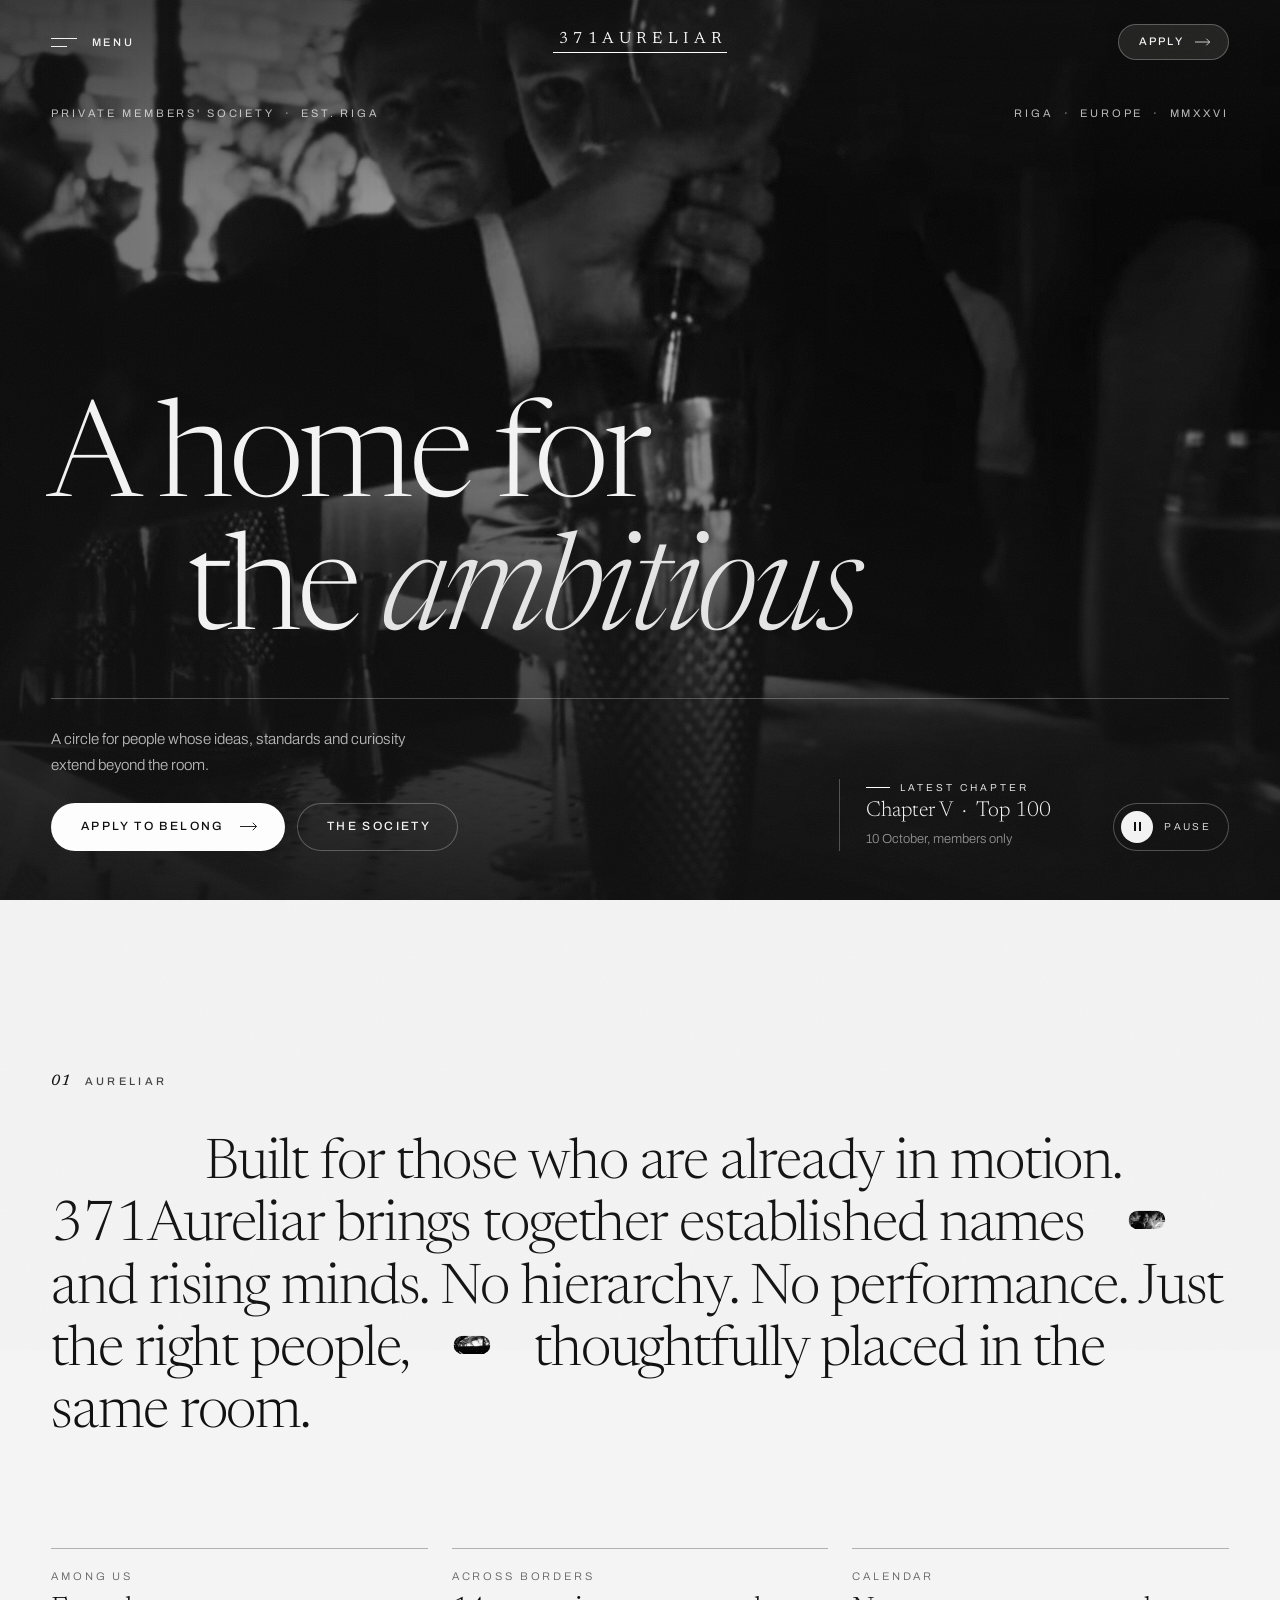
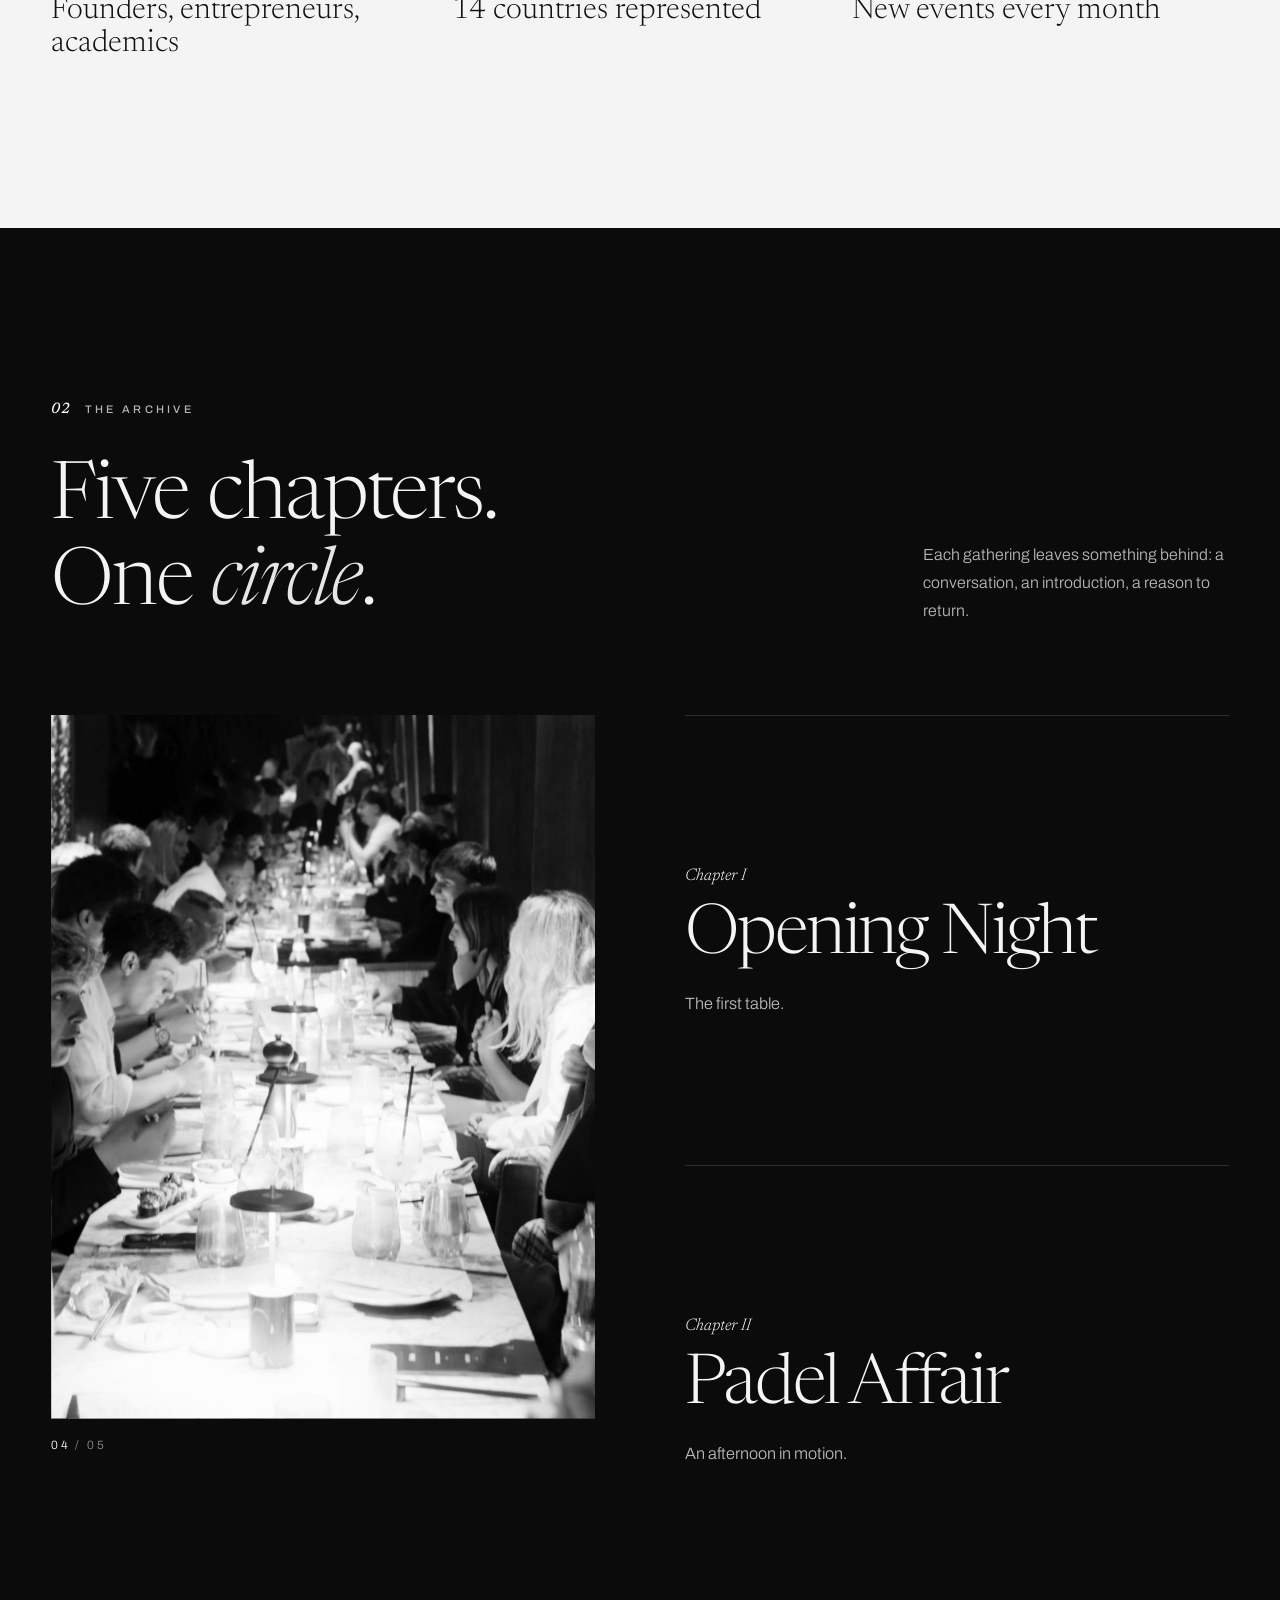
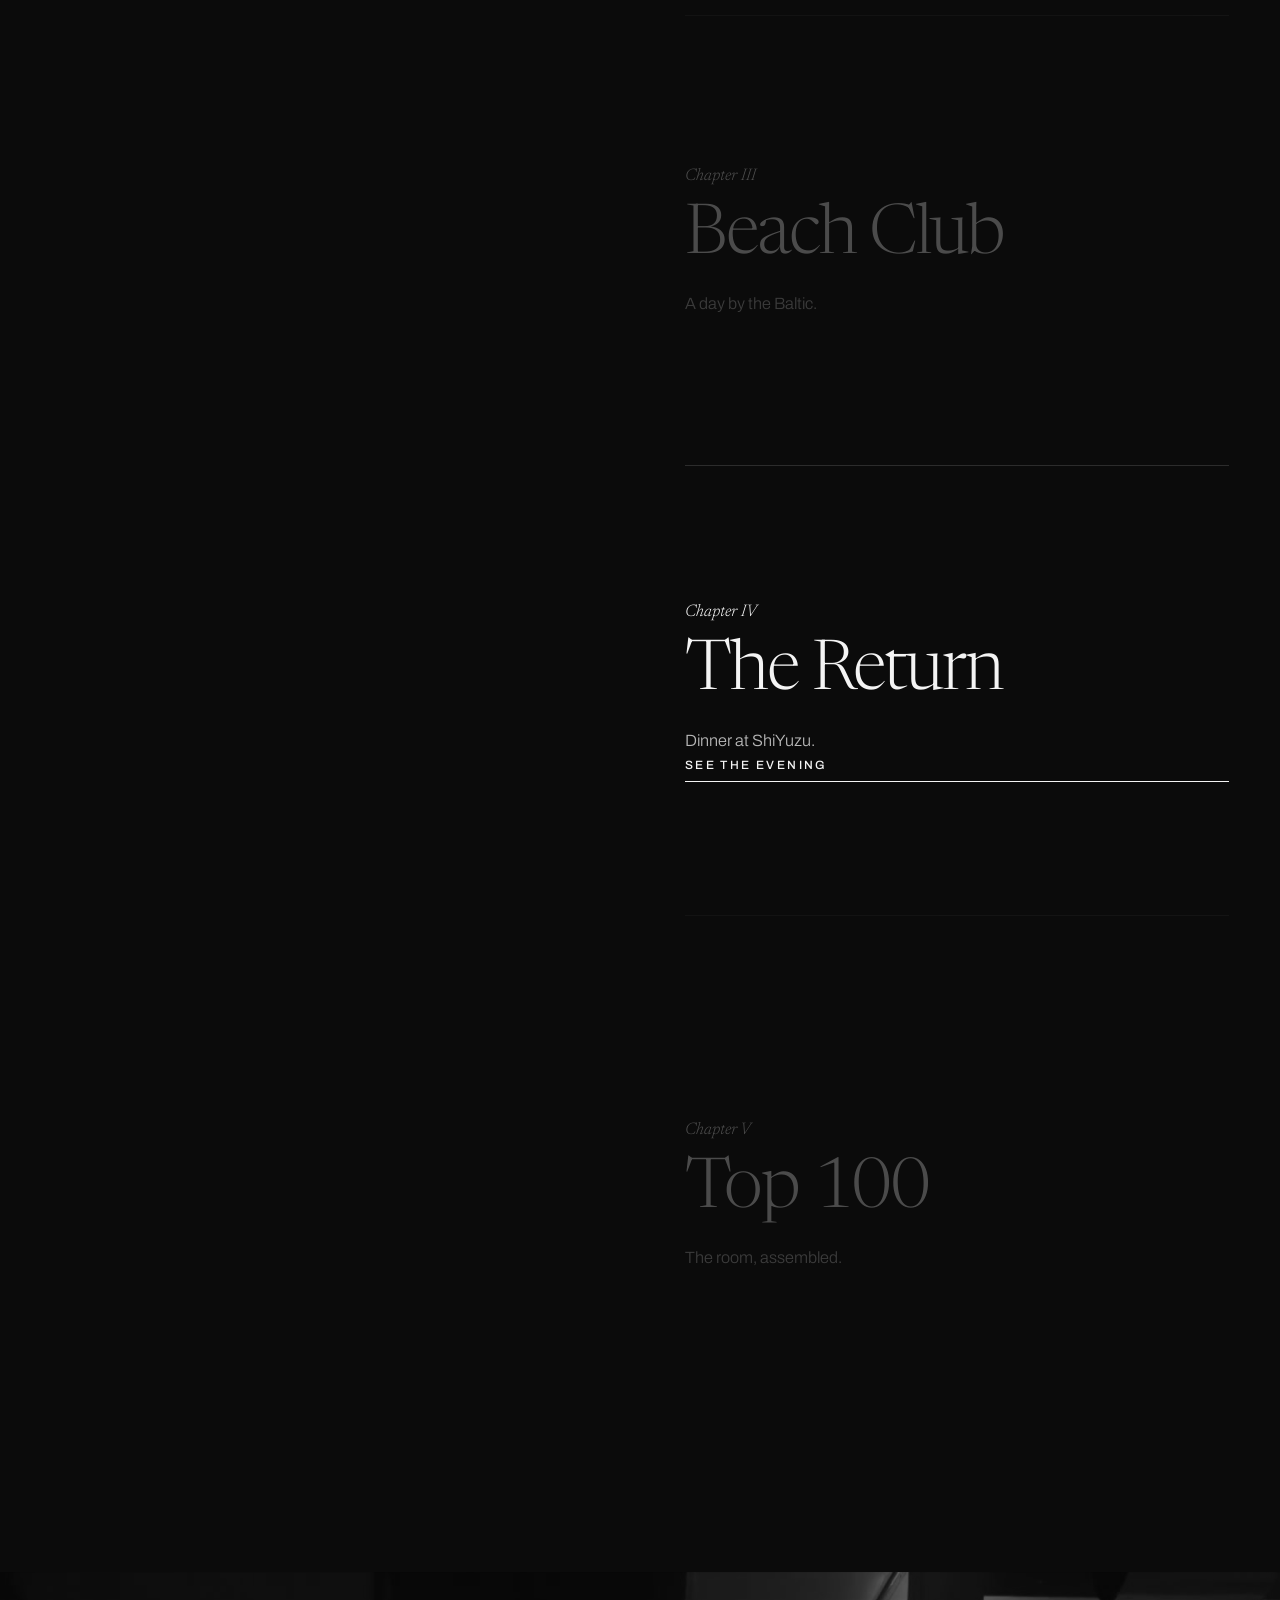
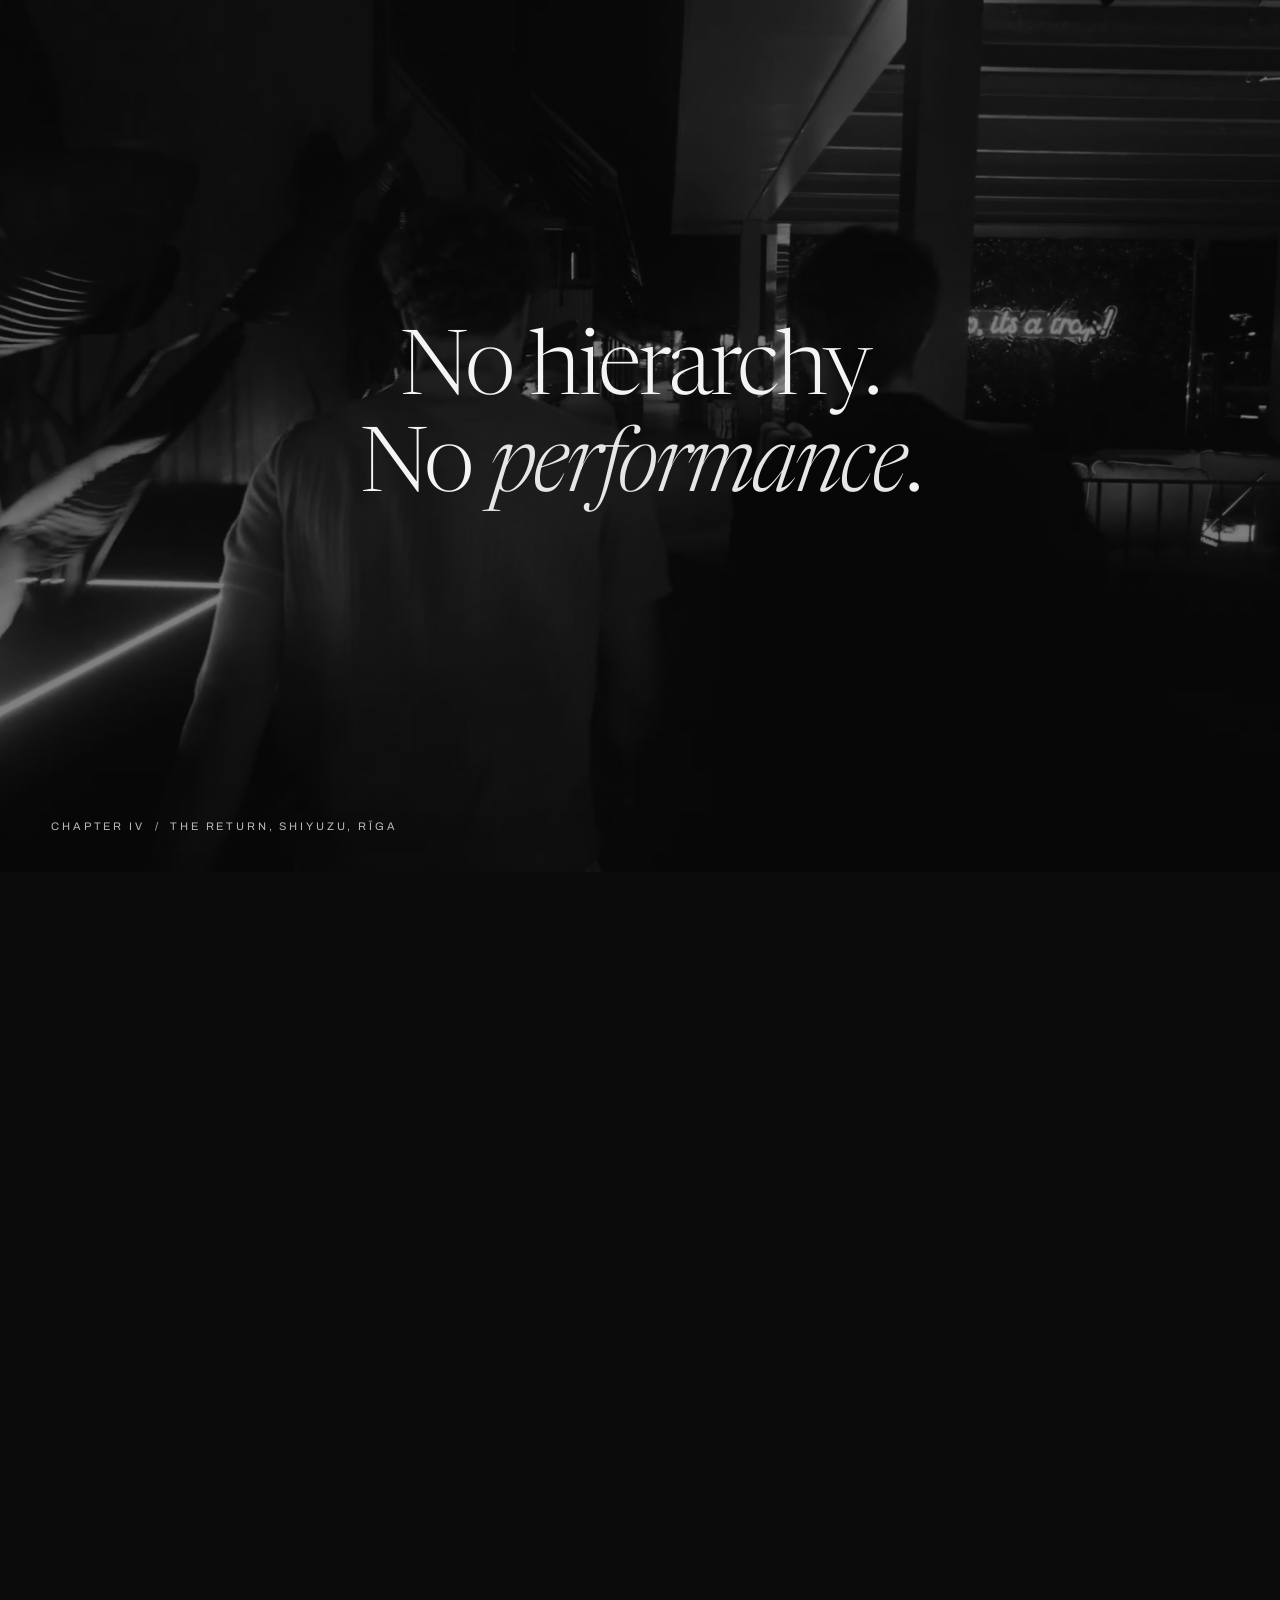
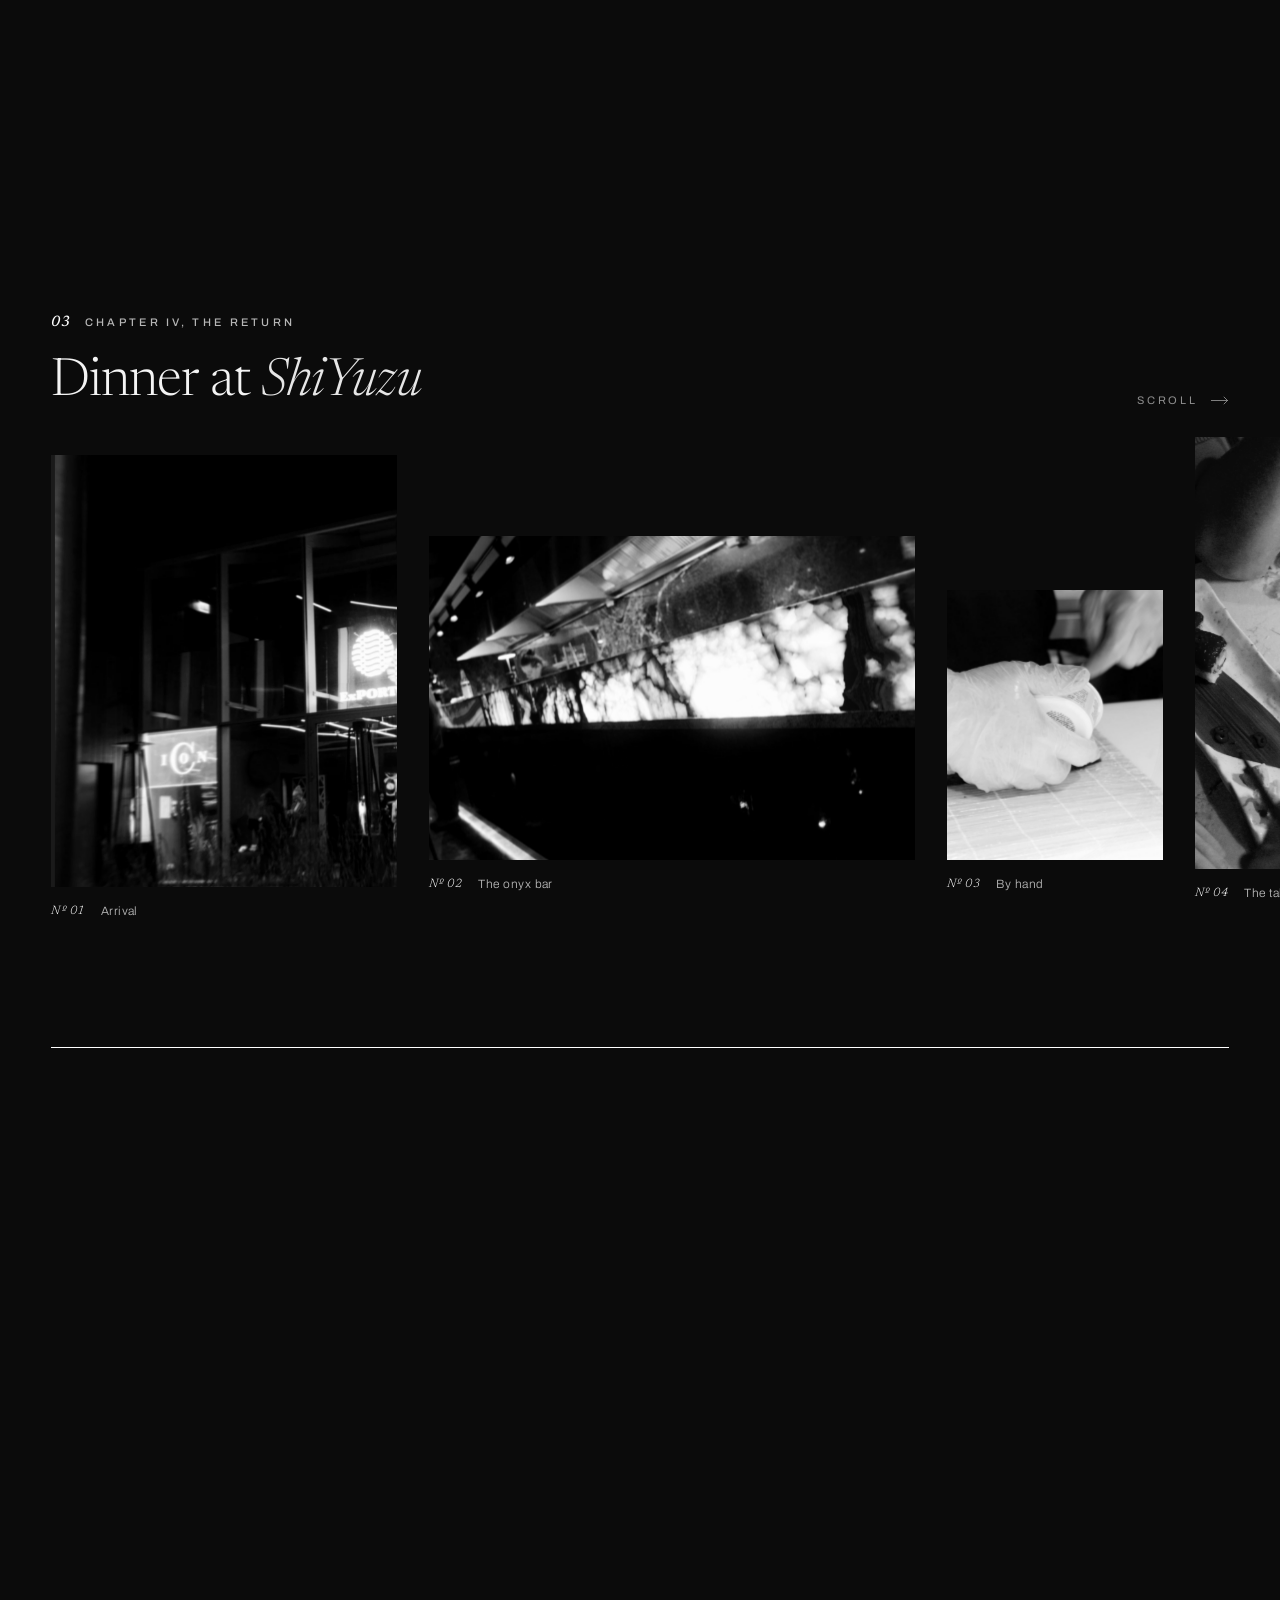
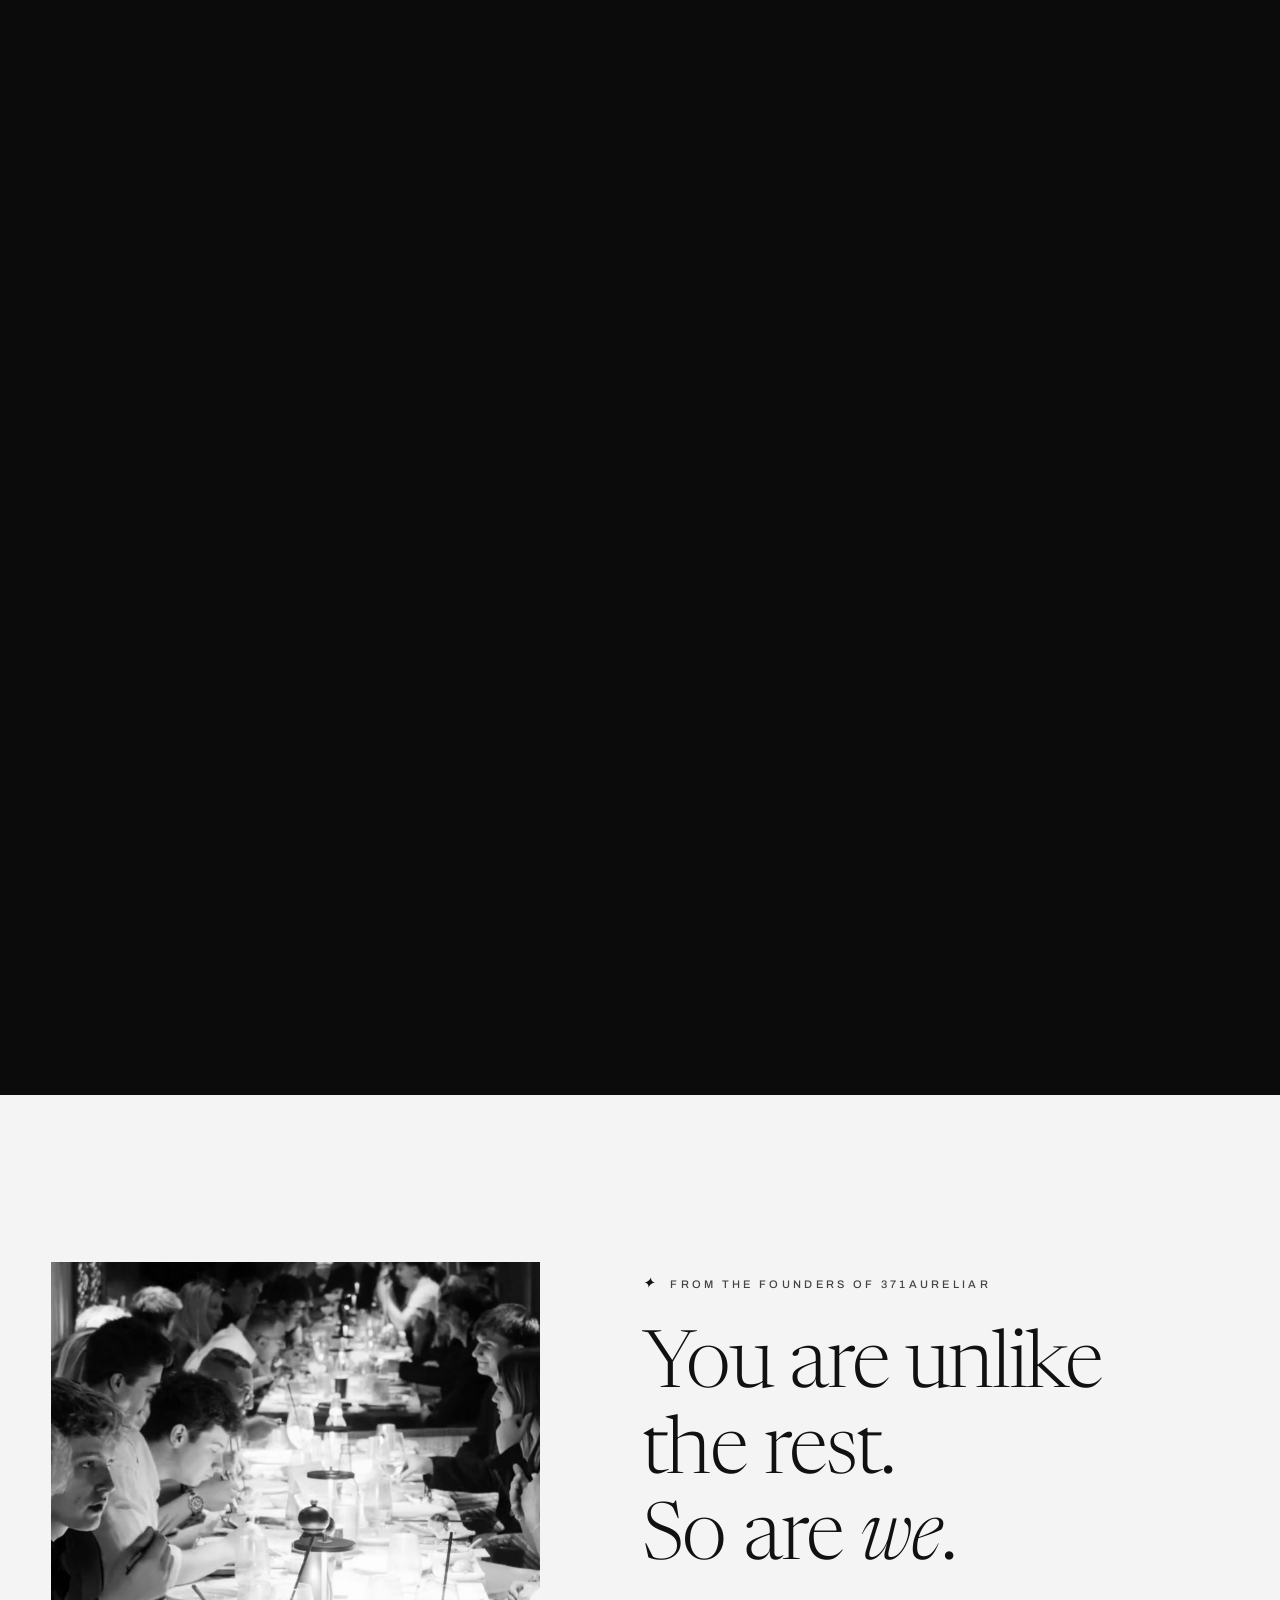
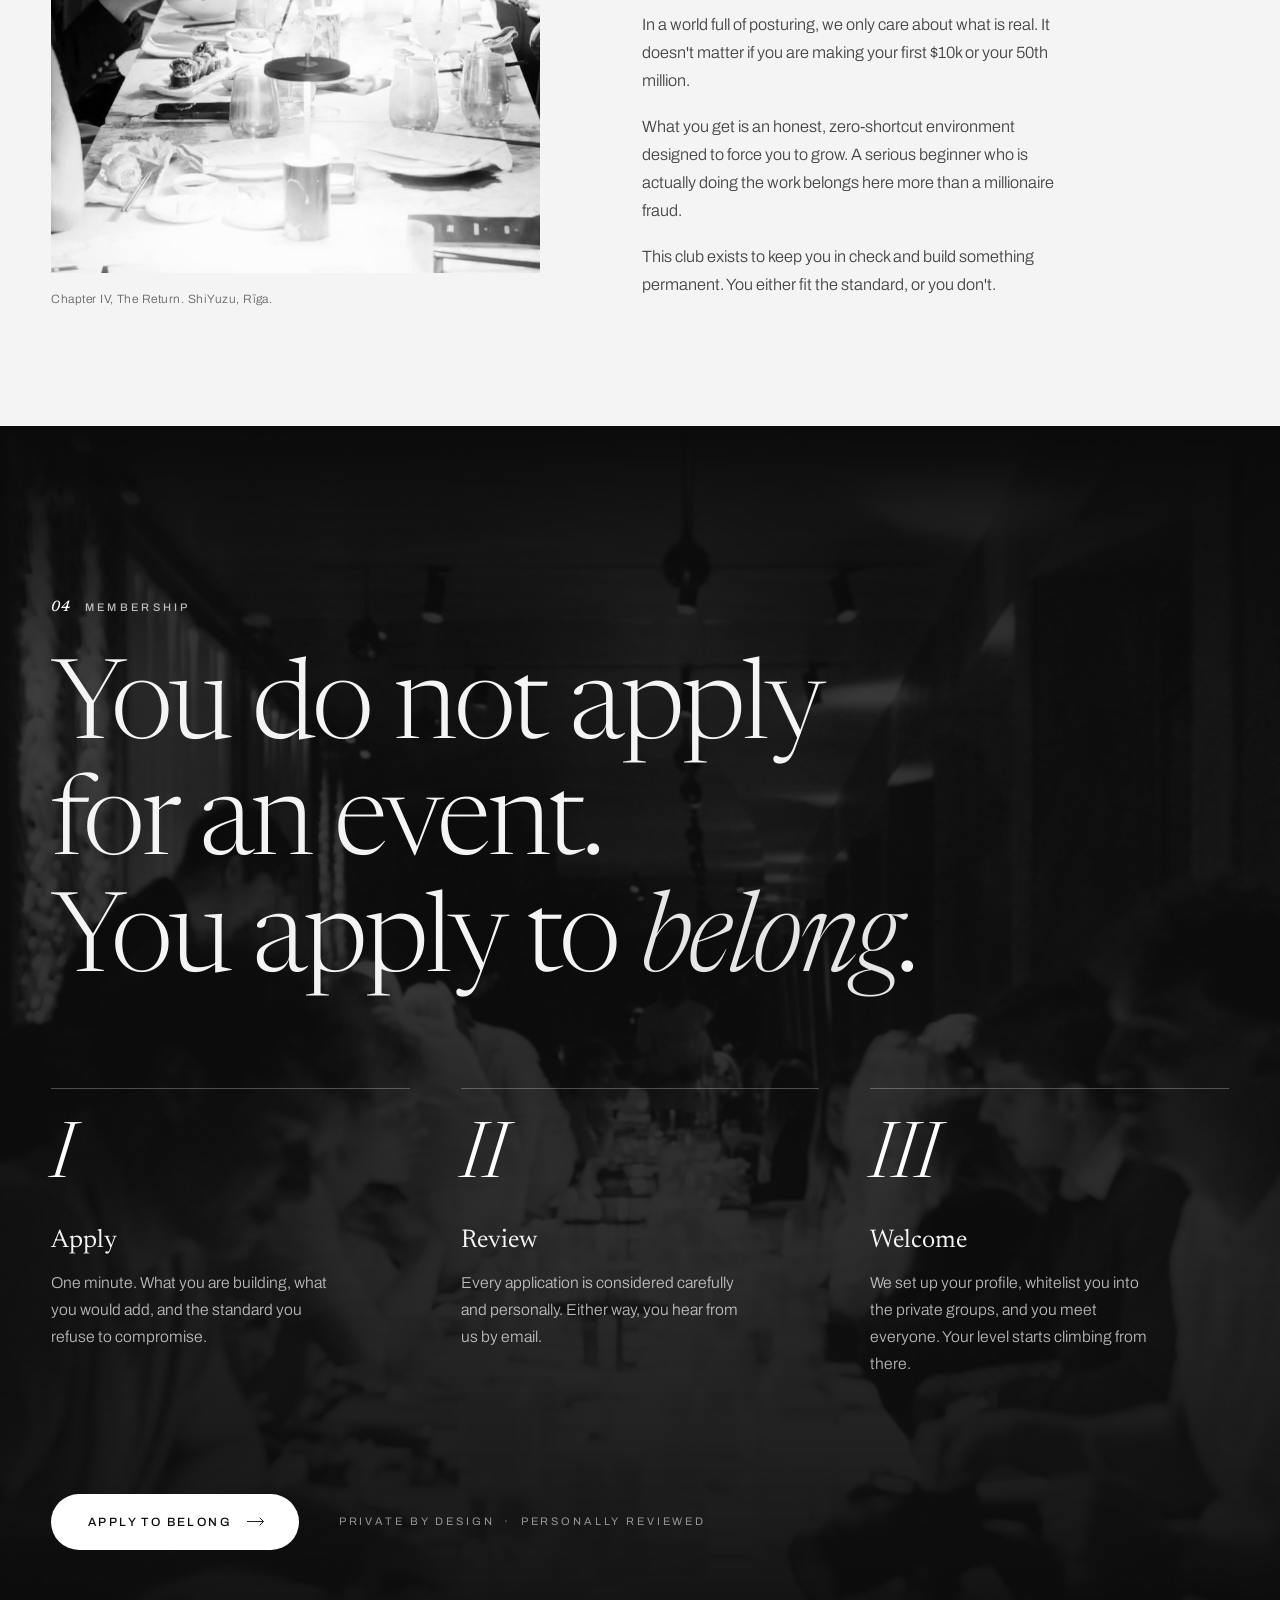
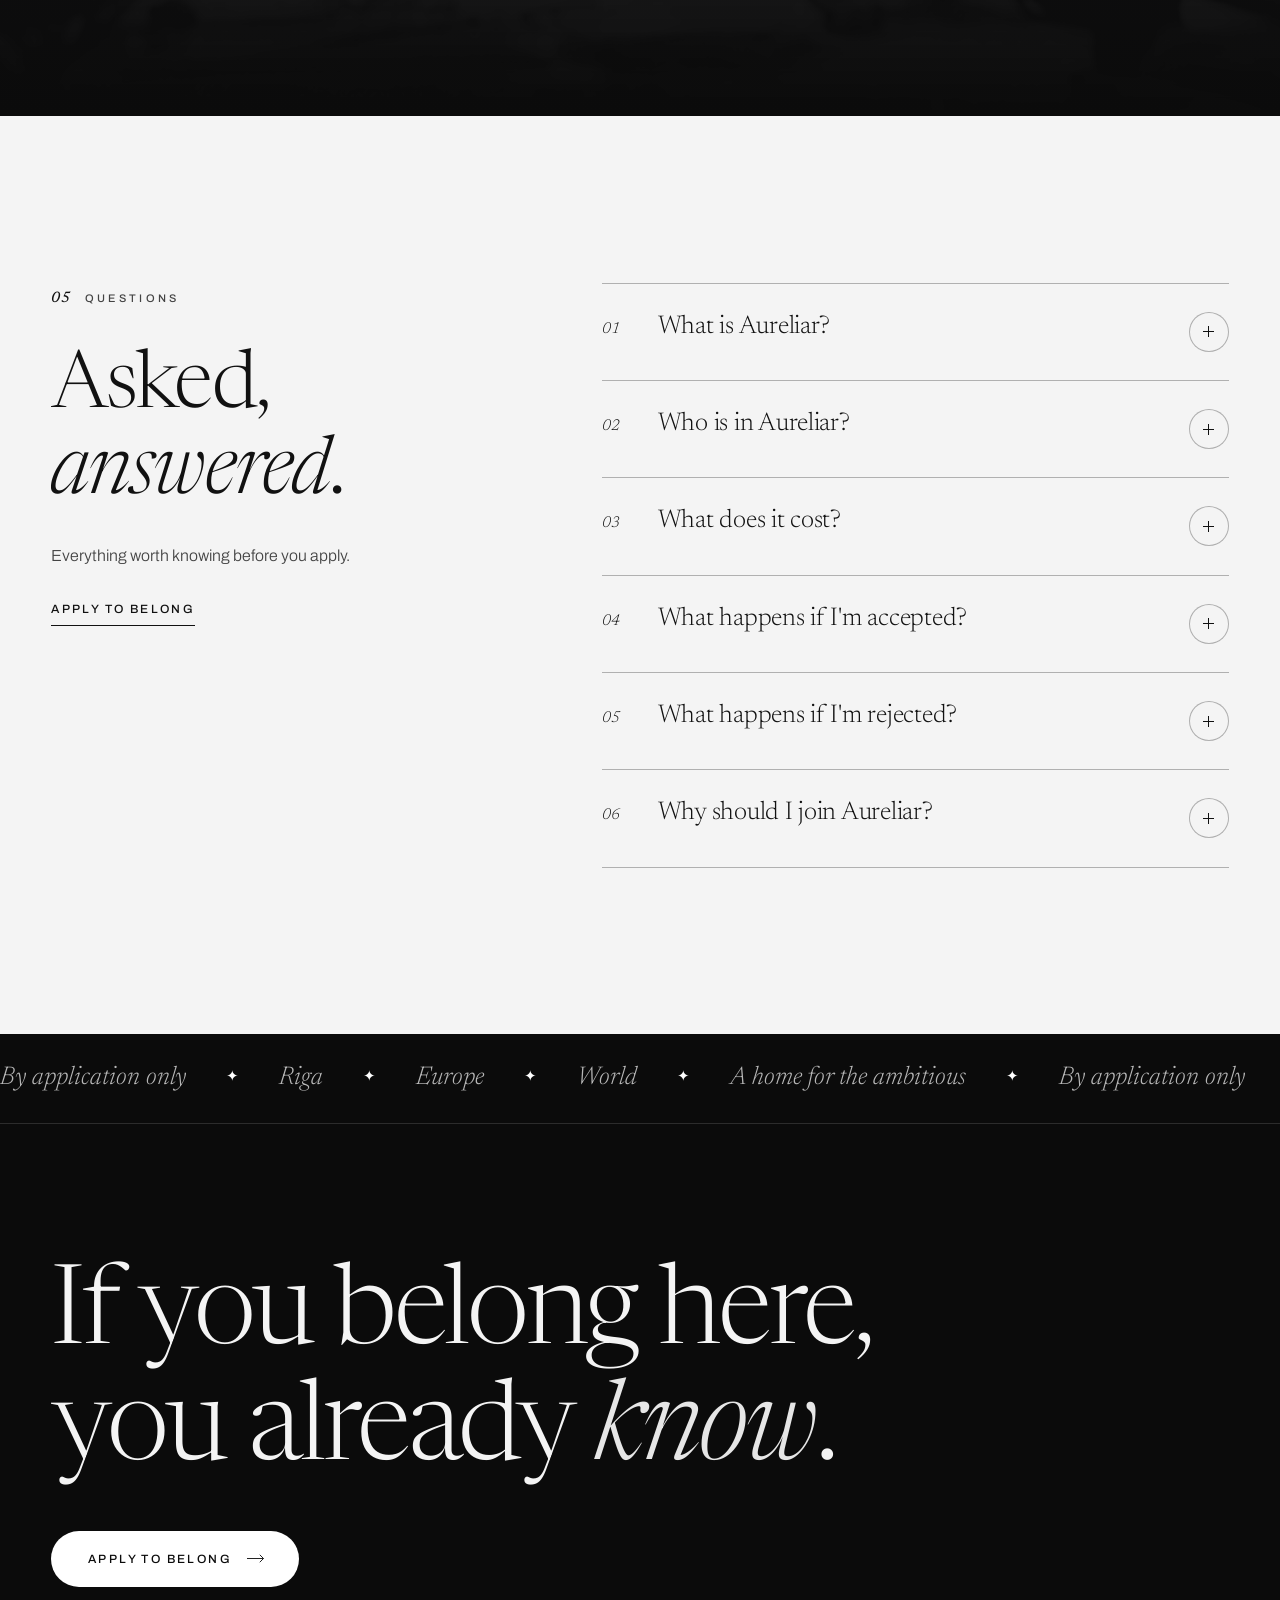
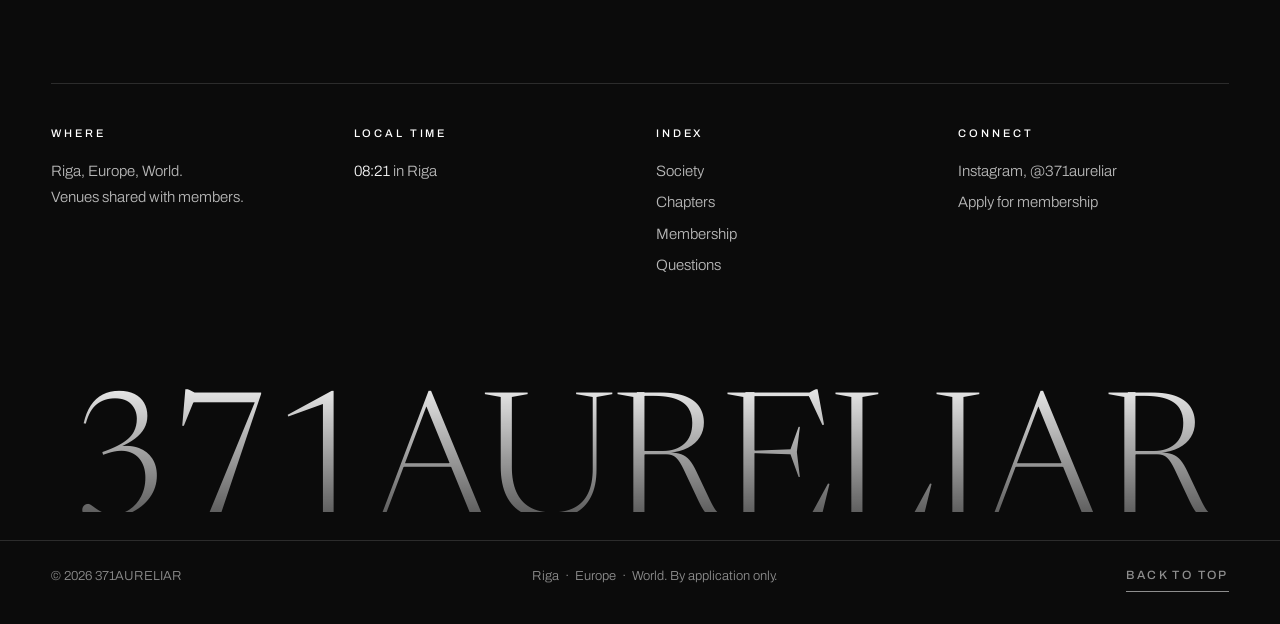
==== index.html @ aec747ef "Mix Top 100 into the hero film, archive Top 100 as Chapter V - Hero video recut: Top 100 clips inter" ====
<!DOCTYPE html>
<html lang="en" class="no-js">
<head>
<meta charset="utf-8">
<meta name="viewport" content="width=device-width, initial-scale=1, viewport-fit=cover">
<title>371AURELIAR | A Home for the Ambitious | Private Members' Society, Riga</title>
<meta name="description" content="371AURELIAR is a private members' society in Riga. A circle for people whose ideas, standards and curiosity extend beyond the room. By application only.">
<meta name="theme-color" content="#0B0B0B">
<meta property="og:title" content="371AURELIAR | A Home for the Ambitious">
<meta property="og:description" content="A private members' society. Riga, Europe, MMXXVI. By application only.">
<meta property="og:type" content="website">
<meta property="og:url" content="https://aureliar.com/">
<meta property="og:image" content="https://aureliar.com/assets/img/og.jpg">
<meta name="twitter:card" content="summary_large_image">
<link rel="canonical" href="https://aureliar.com/">
<link rel="icon" href="favicon.svg" type="image/svg+xml">
<link rel="preconnect" href="https://fonts.googleapis.com">
<link rel="preconnect" href="https://fonts.gstatic.com" crossorigin>
<link href="https://fonts.googleapis.com/css2?family=Archivo:wght@300;400;500&family=Newsreader:ital,opsz,wght@0,6..72,300..500;1,6..72,300..400&display=swap" rel="stylesheet">
<link rel="preload" as="image" href="assets/img/hero-poster.jpg?v=2">
<link rel="stylesheet" href="assets/css/styles.css?v=4">
<link rel="stylesheet" href="assets/css/bw.css?v=1">
<script>document.documentElement.className='js';try{if(sessionStorage.getItem('aur-seen'))document.documentElement.classList.add('is-seen')}catch(e){}</script>
</head>

<body>

<a class="skip" href="#main">Skip to content</a>

<svg width="0" height="0" style="position:absolute" aria-hidden="true">
  <symbol id="arrow" viewBox="0 0 24 12">
    <path d="M0 6h22M17 1l5 5-5 5" fill="none" stroke="currentColor" stroke-width="1.2"/>
  </symbol>
</svg>

<!-- Intro curtain. Plays once per session, skipped under reduced motion. -->
<div class="curtain" aria-hidden="true">
  <div class="curtain__mark">
    <span class="curtain__word">371Aureliar</span>
    <span class="curtain__rule"></span>
    <span class="curtain__sub">Riga &nbsp;·&nbsp; Europe &nbsp;·&nbsp; MMXXVI</span>
  </div>
</div>

<div class="grain" aria-hidden="true"></div>

<!-- ============================================================= header -->
<header class="header" id="header">
  <div class="header__inner">
    <button class="menu-btn" id="burger" aria-label="Open menu" aria-expanded="false" aria-controls="menu">
      <span class="menu-btn__lines" aria-hidden="true"><span></span><span></span></span>
      <span class="menu-btn__label">Menu</span>
    </button>

    <a class="mark" href="index.html" aria-label="371AURELIAR home">
      <span class="mark__word">371Aureliar</span>
      <span class="mark__rule" aria-hidden="true"></span>
    </a>

    <a class="btn btn--sm btn--glass header__cta" href="apply.html">
      <span>Apply</span>
      <svg width="16" height="8" aria-hidden="true"><use href="#arrow"></use></svg>
    </a>
  </div>
</header>

<!-- ======================================================= overlay menu -->
<div class="menu" id="menu" aria-hidden="true" inert>
  <div class="menu__media" aria-hidden="true">
    <img src="assets/img/club-table.jpg" alt="" loading="lazy" data-menu-img>
  </div>
  <nav class="menu__nav" aria-label="Main">
    <ol class="menu__list">
      <li><a href="#society" data-img="assets/img/club-table.jpg"><span class="menu__no">01</span>Society</a></li>
      <li><a href="#chapters" data-img="assets/img/club-beach.jpg"><span class="menu__no">02</span>Chapters</a></li>
      <li><a href="#the-return" data-img="assets/img/moment-1.jpg"><span class="menu__no">03</span>The Return</a></li>
      <li><a href="#membership" data-img="assets/img/apply-terrace.jpg"><span class="menu__no">04</span>Membership</a></li>
      <li><a href="#faq" data-img="assets/img/club-season.jpg"><span class="menu__no">05</span>Questions</a></li>
    </ol>
    <div class="menu__foot">
      <a class="btn" href="apply.html">
        <span>Apply to belong</span>
        <svg width="18" height="9" aria-hidden="true"><use href="#arrow"></use></svg>
      </a>
      <div class="menu__meta">
        <span>Riga, Europe</span>
        <a href="https://instagram.com/371aureliar" target="_blank" rel="noopener">Instagram</a>
        <span>By application only</span>
      </div>
    </div>
  </nav>
</div>

<main id="main">

  <!-- ============================================================ hero -->
  <section class="hero" aria-label="Introduction">
    <div class="hero__media" data-parallax="0.18">
      <video class="hero__video" autoplay muted loop playsinline preload="auto" poster="assets/img/hero-poster.jpg?v=2" data-video>
        <source src="assets/video/hero-720.mp4?v=2" type="video/mp4" media="(max-width: 900px)">
        <source src="assets/video/hero.webm?v=2" type="video/webm">
        <source src="assets/video/hero.mp4?v=2" type="video/mp4">
      </video>
    </div>
    <div class="hero__scrim" aria-hidden="true"></div>

    <div class="hero__top">
      <p class="meta" data-intro style="--i:1">Private members' society &nbsp;·&nbsp; Est. Riga</p>
      <p class="meta meta--right" data-intro style="--i:2">Riga &nbsp;·&nbsp; Europe &nbsp;·&nbsp; MMXXVI</p>
    </div>

    <div class="hero__body">
      <h1 class="hero__title">
        <span class="line"><span data-intro style="--i:2">A home for</span></span>
        <span class="line"><span data-intro style="--i:3">the <em>ambitious</em></span></span>
      </h1>

      <div class="hero__foot">
        <div class="hero__lede" data-intro style="--i:5">
          <p>A circle for people whose ideas, standards and curiosity extend beyond the room.</p>
          <div class="hero__ctas">
            <a class="btn" href="apply.html">
              <span>Apply to belong</span>
              <svg width="18" height="9" aria-hidden="true"><use href="#arrow"></use></svg>
            </a>
            <a class="btn btn--ghost" href="#society"><span>The society</span></a>
          </div>
        </div>

        <div class="hero__now" data-intro style="--i:6">
          <span class="hero__now-label">Latest chapter</span>
          <a class="hero__now-title" href="#chapters">Chapter V &nbsp;·&nbsp; Top 100 <svg width="18" height="9" aria-hidden="true"><use href="#arrow"></use></svg></a>
          <span class="hero__now-sub">10 October, members only</span>
          <button class="vid-toggle" type="button" data-video-toggle aria-label="Pause film">
            <span class="vid-toggle__icon" aria-hidden="true"></span>
            <span class="vid-toggle__text">Pause</span>
          </button>
        </div>
      </div>
    </div>

  </section>

  <!-- ======================================================= 01 society -->
  <section class="idea" id="society" aria-label="The society">
    <div class="wrap">
      <div class="label reveal"><span>01</span>Aureliar</div>
      <p class="idea__text" data-words>
        Built for those who are already in motion. 371Aureliar brings together established names
        <span class="pill-img" aria-hidden="true"><img src="assets/img/pill-2.jpg" alt="" loading="lazy"></span>
        and rising minds. No hierarchy. No performance. Just the right people,
        <span class="pill-img" aria-hidden="true"><img src="assets/img/pill-3.jpg" alt="" loading="lazy"></span>
        thoughtfully placed in the same room.
      </p>

      <div class="idea__foot">
        <dl class="figures">
          <div class="reveal">
            <dt>Among us</dt>
            <dd>Founders, entrepreneurs, academics</dd>
          </div>
          <div class="reveal" style="--delay:80ms">
            <dt>Across borders</dt>
            <dd><span data-count="14">14</span> countries represented</dd>
          </div>
          <div class="reveal" style="--delay:160ms">
            <dt>Calendar</dt>
            <dd>New events every month</dd>
          </div>
        </dl>
      </div>
    </div>
  </section>

  <!-- ====================================================== 02 chapters -->
  <section class="club" id="chapters" aria-label="Chapters">
    <div class="wrap">
      <header class="sec-head sec-head--row">
        <div>
          <div class="label reveal"><span>02</span>The archive</div>
          <h2 class="display display--l split-lines">
            <span class="line"><span>Five chapters.</span></span>
            <span class="line"><span>One <em>circle</em>.</span></span>
          </h2>
        </div>
        <p class="lede reveal">Each gathering leaves something behind: a conversation, an introduction, a reason to return.</p>
      </header>

      <div class="club__grid">
        <div class="club__stage" aria-hidden="true">
          <div class="club__frame">
            <img class="is-active" src="assets/img/club-opening.jpg" alt="" data-stage="0">
            <img src="assets/img/club-padel.jpg" alt="" loading="lazy" data-stage="1">
            <img src="assets/img/club-beach-2.jpg" alt="" loading="lazy" data-stage="2">
            <img src="assets/img/club-table.jpg" alt="" loading="lazy" data-stage="3">
            <img src="assets/img/club-top100.jpg" alt="" loading="lazy" data-stage="4">
          </div>
          <div class="club__count"><span data-stage-no>01</span> / 05</div>
        </div>

        <ol class="club__list">
          <li class="pillar" data-pillar="0">
            <figure class="pillar__img"><img src="assets/img/club-opening.jpg" alt="Two members dancing, hands raised, on Opening Night" loading="lazy"></figure>
            <span class="pillar__no">Chapter I</span>
            <h3 class="pillar__title">Opening Night</h3>
            <p>The first table.</p>
          </li>
          <li class="pillar" data-pillar="1">
            <figure class="pillar__img"><img src="assets/img/club-padel.jpg" alt="Members at the courtside tables while others play padel" loading="lazy"></figure>
            <span class="pillar__no">Chapter II</span>
            <h3 class="pillar__title">Padel Affair</h3>
            <p>An afternoon in motion.</p>
          </li>
          <li class="pillar" data-pillar="2">
            <figure class="pillar__img"><img src="assets/img/club-beach-2.jpg" alt="Members gathered on the beach deck, the Baltic Sea behind them" loading="lazy"></figure>
            <span class="pillar__no">Chapter III</span>
            <h3 class="pillar__title">Beach Club</h3>
            <p>A day by the Baltic.</p>
          </li>
          <li class="pillar" data-pillar="3">
            <figure class="pillar__img"><img src="assets/img/club-table.jpg" alt="Guests along the long table at ShiYuzu" loading="lazy"></figure>
            <span class="pillar__no">Chapter IV</span>
            <h3 class="pillar__title">The Return</h3>
            <p>Dinner at ShiYuzu.</p>
            <a class="textlink" href="#the-return">See the evening</a>
          </li>
          <li class="pillar" data-pillar="4">
            <figure class="pillar__img"><img src="assets/img/club-top100.jpg" alt="Guests in conversation by a tall window at Top 100" loading="lazy"></figure>
            <span class="pillar__no">Chapter V</span>
            <h3 class="pillar__title">Top 100</h3>
            <p>The room, assembled.</p>
          </li>
        </ol>
      </div>
    </div>
  </section>

  <!-- ============================================================ film -->
  <section class="film" id="film" aria-label="Film from The Return">
    <div class="film__sticky">
      <div class="film__frame" data-film>
        <video muted loop playsinline preload="none" poster="assets/img/reel-poster.jpg" data-video data-lazy-video>
          <source data-src="assets/video/reel.mp4" type="video/mp4">
        </video>
        <div class="film__scrim" aria-hidden="true"></div>
      </div>
      <blockquote class="film__quote">
        <span class="line"><span>No hierarchy.</span></span>
        <span class="line"><span>No <em>performance</em>.</span></span>
      </blockquote>
      <p class="film__cap meta">Chapter IV &nbsp;/&nbsp; The Return, ShiYuzu, Rīga</p>
    </div>
  </section>

  <!-- ===================================================== 03 the return -->
  <section class="moments" id="the-return" aria-label="Chapter IV, The Return">
    <div class="moments__pin">
      <div class="moments__head wrap">
        <div class="label reveal"><span>03</span>Chapter IV, The Return</div>
        <h2 class="display display--m reveal">Dinner at <em>ShiYuzu</em></h2>
        <p class="moments__hint meta" aria-hidden="true">Scroll <svg width="18" height="9"><use href="#arrow"></use></svg></p>
      </div>

      <div class="moments__track" data-htrack tabindex="0" role="group" aria-label="Photographs from The Return">
        <figure class="shot shot--tall">
          <div class="shot__img"><img src="assets/img/moment-6.jpg" alt="The venue's glass front, lit at night" loading="lazy"></div>
          <figcaption><span>Nº 01</span>Arrival</figcaption>
        </figure>
        <figure class="shot shot--wide shot--low">
          <div class="shot__img"><img src="assets/img/moment-2.jpg" alt="The glowing onyx bar" loading="lazy"></div>
          <figcaption><span>Nº 02</span>The onyx bar</figcaption>
        </figure>
        <figure class="shot shot--small">
          <div class="shot__img"><img src="assets/img/moment-4.jpg" alt="A chef rolling sushi by hand" loading="lazy"></div>
          <figcaption><span>Nº 03</span>By hand</figcaption>
        </figure>
        <figure class="shot shot--tall shot--high">
          <div class="shot__img"><img src="assets/img/moment-1.jpg" alt="Tataki and tartare served on marble, a ShiYuzu menu beside it" loading="lazy"></div>
          <figcaption><span>Nº 04</span>The table is set</figcaption>
        </figure>
        <figure class="shot shot--wide">
          <div class="shot__img"><img src="assets/img/moment-5.jpg" alt="A guest raising a glass" loading="lazy"></div>
          <figcaption><span>Nº 05</span>The first toast</figcaption>
        </figure>
        <figure class="shot shot--tall shot--low">
          <div class="shot__img"><img src="assets/img/moment-3.jpg" alt="Two guests deep in conversation across the table" loading="lazy"></div>
          <figcaption><span>Nº 06</span>Across the table</figcaption>
        </figure>
        <div class="shot shot--end">
          <p class="display display--s">Then came<br><em>Top 100.</em></p>
          <a class="textlink" href="#chapters">Chapter V</a>
        </div>
      </div>

      <div class="moments__progress" aria-hidden="true"><span data-hprogress></span></div>
    </div>
  </section>

  <!-- ===================================================== the founders -->
  <section class="intro" aria-label="From the founders">
    <div class="wrap intro__grid">
      <figure class="intro__figure reveal">
        <div class="intro__img" data-parallax-inner>
          <img src="assets/img/founders-table.jpg" alt="The long candlelit table at ShiYuzu, members seated along both sides" loading="lazy">
        </div>
        <figcaption class="cap">Chapter IV, The Return. ShiYuzu, Rīga.</figcaption>
      </figure>

      <div class="intro__body">
        <p class="label reveal"><span>✦</span>From the founders of 371Aureliar</p>
        <h2 class="display display--l split-lines">
          <span class="line"><span>You are unlike</span></span>
          <span class="line"><span>the rest.</span></span>
          <span class="line"><span>So are <em>we</em>.</span></span>
        </h2>
        <div class="letter reveal">
          <p>In a world full of posturing, we only care about what is real. It doesn't matter if you are making your first $10k or your 50th million.</p>
          <p>What you get is an honest, zero-shortcut environment designed to force you to grow. A serious beginner who is actually doing the work belongs here more than a millionaire fraud.</p>
          <p>This club exists to keep you in check and build something permanent. You either fit the standard, or you don't.</p>
        </div>
      </div>
    </div>
  </section>

  <!-- ====================================================== 04 membership -->
  <section class="membership" id="membership" aria-label="Membership">
    <div class="membership__bg" aria-hidden="true" data-parallax="0.12">
      <img src="assets/img/wide.jpg" alt="" loading="lazy">
    </div>
    <div class="membership__scrim" aria-hidden="true"></div>

    <div class="wrap membership__inner">
      <header class="sec-head">
        <div class="label reveal"><span>04</span>Membership</div>
        <h2 class="display display--xl split-lines">
          <span class="line"><span>You do not apply</span></span>
          <span class="line"><span>for an event.</span></span>
          <span class="line"><span>You apply to <em>belong</em>.</span></span>
        </h2>
      </header>

      <ol class="steps">
        <li class="step reveal">
          <span class="step__no">I</span>
          <h3>Apply</h3>
          <p>One minute. What you are building, what you would add, and the standard you refuse to compromise.</p>
        </li>
        <li class="step reveal" style="--delay:100ms">
          <span class="step__no">II</span>
          <h3>Review</h3>
          <p>Every application is considered carefully and personally. Either way, you hear from us by email.</p>
        </li>
        <li class="step reveal" style="--delay:200ms">
          <span class="step__no">III</span>
          <h3>Welcome</h3>
          <p>We set up your profile, whitelist you into the private groups, and you meet everyone. Your level starts climbing from there.</p>
        </li>
      </ol>

      <div class="membership__cta reveal">
        <a class="btn btn--lg" href="apply.html">
          <span>Apply to belong</span>
          <svg width="18" height="9" aria-hidden="true"><use href="#arrow"></use></svg>
        </a>
        <p class="meta">Private by design &nbsp;·&nbsp; Personally reviewed</p>
      </div>
    </div>
  </section>

  <!-- ============================================================ 05 faq -->
  <section class="faq" id="faq" aria-label="Questions">
    <div class="wrap faq__grid">
      <header class="faq__head">
        <div class="label reveal"><span>05</span>Questions</div>
        <h2 class="display display--l split-lines">
          <span class="line"><span>Asked,</span></span>
          <span class="line"><span><em>answered</em>.</span></span>
        </h2>
        <p class="lede reveal">Everything worth knowing before you apply.</p>
        <a class="textlink reveal" href="apply.html">Apply to belong</a>
      </header>

      <div class="qas">
        <details class="qa reveal">
          <summary><span class="qa__no">01</span><span class="qa__q">What is Aureliar?</span><span class="qa__sign" aria-hidden="true"></span></summary>
          <div class="qa__a"><div><p>Aureliar is a private society for founders who refuse to live an average life. We don't just gather, we build: partnerships, deals, and a standard that pulls everyone up.</p></div></div>
        </details>
        <details class="qa reveal">
          <summary><span class="qa__no">02</span><span class="qa__q">Who is in Aureliar?</span><span class="qa__sign" aria-hidden="true"></span></summary>
          <div class="qa__a"><div><p>Founders, mostly. Ecommerce, agencies, SaaS, creators, models, and everything around them. What they share is one thing: ambition.</p></div></div>
        </details>
        <details class="qa reveal">
          <summary><span class="qa__no">03</span><span class="qa__q">What does it cost?</span><span class="qa__sign" aria-hidden="true"></span></summary>
          <div class="qa__a"><div><p>Nothing. For now.</p></div></div>
        </details>
        <details class="qa reveal">
          <summary><span class="qa__no">04</span><span class="qa__q">What happens if I'm accepted?</span><span class="qa__sign" aria-hidden="true"></span></summary>
          <div class="qa__a"><div><p>You'll receive an email. After that, we set up your profile, you're whitelisted into the private groups and you meet everyone. Your level starts climbing from there.</p></div></div>
        </details>
        <details class="qa reveal">
          <summary><span class="qa__no">05</span><span class="qa__q">What happens if I'm rejected?</span><span class="qa__sign" aria-hidden="true"></span></summary>
          <div class="qa__a"><div><p>You'll hear from us by email. Most no's come down to timing, when we're near capacity, or an application that didn't show enough yet. Wait a few months, work and apply again.</p></div></div>
        </details>
        <details class="qa reveal">
          <summary><span class="qa__no">06</span><span class="qa__q">Why should I join Aureliar?</span><span class="qa__sign" aria-hidden="true"></span></summary>
          <div class="qa__a"><div><p>We aren't here to convince you. If you belong here, you already know it.</p></div></div>
        </details>
      </div>
    </div>
  </section>

</main>

<!-- ============================================================= footer -->
<footer class="footer" id="contact">
  <div class="marquee" aria-hidden="true">
    <div class="marquee__track">
      <span>By application only</span><i>✦</i><span>Riga</span><i>✦</i><span>Europe</span><i>✦</i><span>World</span><i>✦</i><span>A home for the ambitious</span><i>✦</i>
      <span>By application only</span><i>✦</i><span>Riga</span><i>✦</i><span>Europe</span><i>✦</i><span>World</span><i>✦</i><span>A home for the ambitious</span><i>✦</i>
    </div>
  </div>

  <div class="wrap">
    <div class="footer__cta">
      <h2 class="display display--xl split-lines">
        <span class="line"><span>If you belong here,</span></span>
        <span class="line"><span>you already <em>know</em>.</span></span>
      </h2>
      <a class="btn btn--lg reveal" href="apply.html">
        <span>Apply to belong</span>
        <svg width="18" height="9" aria-hidden="true"><use href="#arrow"></use></svg>
      </a>
    </div>

    <div class="footer__grid">
      <div>
        <h4>Where</h4>
        <p>Riga, Europe, World.<br>Venues shared with members.</p>
      </div>
      <div>
        <h4>Local time</h4>
        <p><span data-clock>--:--</span> in Riga</p>
      </div>
      <div>
        <h4>Index</h4>
        <ul>
          <li><a href="#society">Society</a></li>
          <li><a href="#chapters">Chapters</a></li>
          <li><a href="#membership">Membership</a></li>
          <li><a href="#faq">Questions</a></li>
        </ul>
      </div>
      <div>
        <h4>Connect</h4>
        <ul>
          <li><a href="https://instagram.com/371aureliar" target="_blank" rel="noopener">Instagram, @371aureliar</a></li>
          <li><a href="apply.html">Apply for membership</a></li>
        </ul>
      </div>
    </div>
  </div>

  <div class="footer__word" aria-hidden="true">
    <span>371Aureliar</span>
  </div>

  <div class="wrap footer__bottom">
    <p>&copy; <span data-year>2026</span> 371AURELIAR</p>
    <p>Riga &nbsp;·&nbsp; Europe &nbsp;·&nbsp; World. By application only.</p>
    <a href="#main" class="textlink textlink--quiet">Back to top</a>
  </div>
</footer>

<script src="assets/js/vendor/lenis.min.js" defer></script>
<script src="assets/js/main.js?v=4" defer></script>
</body>
</html>
---- assets/css/styles.css ----
/* ==========================================================================
   371AURELIAR
   Film-led, editorial. The page is a sequence of scenes, each with one
   layout idea and one motion idea. Nothing moves unless it tells you
   something: where you are, what is next, what is alive.

   Shape rule
     interactive elements  -> full pill
     frames, cards, bands  -> square
     inputs                -> square, hairline underline only
     the manifesto's inline pictures are the one deliberate exception
   ========================================================================== */

:root {
  /* surfaces */
  --ink:        #0E0E0F;
  --ink-2:      #141416;
  --ink-3:      #1C1C1F;

  --cream:      #F2EFE9;
  --cream-2:    #E9E4DA;
  --cream-3:    #DCD5C7;

  /* one champagne accent, calibrated per surface:
     --gold / --gold-soft on ink, --gold-ink on cream (AA) */
  --gold:       #C9A66B;
  --gold-soft:  #DCC49B;
  --gold-ink:   #7E6034;

  --on-ink:        #F2EFE9;
  --on-ink-dim:    rgba(242, 239, 233, 0.74);
  --on-ink-faint:  rgba(242, 239, 233, 0.56);
  --hair-ink:      rgba(242, 239, 233, 0.14);
  --hair-ink-2:    rgba(242, 239, 233, 0.28);

  --on-cream:       #17171A;
  --on-cream-dim:   rgba(23, 23, 26, 0.78);
  --on-cream-faint: rgba(23, 23, 26, 0.64);
  --hair-cream:     rgba(23, 23, 26, 0.14);
  --hair-cream-2:   rgba(23, 23, 26, 0.30);

  --serif: 'Newsreader', 'Iowan Old Style', Georgia, serif;
  --sans:  'Archivo', -apple-system, BlinkMacSystemFont, 'Helvetica Neue', sans-serif;

  --gutter: clamp(1.25rem, 4vw, 4.5rem);
  --band-y: clamp(6rem, 13vw, 12rem);
  --maxw:   1560px;
  --head-h: 5.25rem;

  --ease:   cubic-bezier(0.22, 1, 0.36, 1);
  --ease-p: cubic-bezier(0.16, 1, 0.3, 1);
  --ease-io: cubic-bezier(0.76, 0, 0.24, 1);

  /* intro timing: the hero waits for the curtain on a first visit */
  --intro-base: 1.55s;

  --z-media: 0;
  --z-scrim: 2;
  --z-copy:  3;
  --z-menu:  95;
  --z-head:  100;
  --z-grain: 250;
  --z-curtain: 300;
}

html.is-seen { --intro-base: 0.15s; }

/* ------------------------------------------------------------- reset --- */

*, *::before, *::after { box-sizing: border-box; }

html {
  -webkit-text-size-adjust: 100%;
  scroll-padding-top: var(--head-h);
}

html:not(.lenis) { scroll-behavior: smooth; }
html.lenis, html.lenis body { height: auto; }
.lenis.lenis-stopped { overflow: hidden; }

body {
  margin: 0;
  background: var(--ink);
  color: var(--on-ink);
  font-family: var(--sans);
  font-size: 15.75px;
  font-weight: 300;
  line-height: 1.72;
  -webkit-font-smoothing: antialiased;
  -moz-osx-font-smoothing: grayscale;
  overflow-x: clip;
  font-feature-settings: "tnum" 0;
}

body.is-locked { overflow: hidden; }

img, video, svg { display: block; max-width: 100%; }
h1, h2, h3, h4, p, figure, blockquote, dl, dd { margin: 0; }
ul, ol { margin: 0; padding: 0; list-style: none; }
button { font: inherit; color: inherit; background: none; border: 0; cursor: pointer; padding: 0; }
a { color: inherit; text-decoration: none; }

::selection { background: var(--gold-ink); color: #fff; }
:focus-visible { outline: 2px solid var(--gold); outline-offset: 4px; border-radius: 2px; }

.skip {
  position: fixed; left: 1rem; top: 1rem; z-index: 400;
  padding: 0.8rem 1.2rem; border-radius: 999px;
  background: var(--gold); color: var(--ink); font-size: 0.8rem;
  transform: translateY(-200%);
}
.skip:focus { transform: none; }

.wrap {
  width: 100%;
  max-width: var(--maxw);
  margin-inline: auto;
  padding-inline: var(--gutter);
}

/* ---------------------------------------------------------- curtain --- */

.curtain {
  position: fixed; inset: 0; z-index: var(--z-curtain);
  display: none; place-items: center;
  background: var(--ink);
  pointer-events: none;
}

html.js:not(.is-seen) .curtain {
  display: grid;
  animation: curtain-up 1.05s var(--ease-io) 1.15s forwards;
}

.curtain__mark { display: grid; justify-items: center; gap: 0.9rem; }

.curtain__word {
  font-family: var(--serif);
  font-weight: 300;
  font-size: clamp(1.5rem, 3.2vw, 2.4rem);
  letter-spacing: 0.34em;
  text-transform: uppercase;
  color: var(--gold-soft);
  padding-left: 0.34em;
  clip-path: inset(0 100% 0 0);
  animation: wipe 0.9s var(--ease-p) 0.1s forwards;
}

.curtain__rule {
  width: 100%; height: 1px; background: var(--gold);
  transform: scaleX(0);
  animation: grow 0.8s var(--ease-p) 0.35s forwards;
}

.curtain__sub {
  font-size: 0.6875rem; letter-spacing: 0.3em; text-transform: uppercase;
  color: var(--on-ink-faint);
  opacity: 0;
  animation: fade 0.6s var(--ease) 0.55s forwards;
}

@keyframes curtain-up { to { transform: translateY(-100%); } }
@keyframes wipe { to { clip-path: inset(0 0 0 0); } }
@keyframes grow { to { transform: scaleX(1); } }
@keyframes fade { to { opacity: 1; } }

/* page leave: the curtain comes back down before navigating */
body.is-leaving .curtain {
  display: grid;
  animation: curtain-down 0.6s var(--ease-io) forwards;
  transform: translateY(100%);
}
body.is-leaving .curtain__mark { display: none; }
@keyframes curtain-down { to { transform: translateY(0); } }

/* ------------------------------------------------------------- grain --- */

.grain {
  position: fixed; inset: -50%; z-index: var(--z-grain);
  pointer-events: none;
  opacity: 0.055;
  background-image: url("data:image/svg+xml,%3Csvg xmlns='http://www.w3.org/2000/svg' width='220' height='220'%3E%3Cfilter id='n'%3E%3CfeTurbulence type='fractalNoise' baseFrequency='0.85' numOctaves='2' stitchTiles='stitch'/%3E%3CfeColorMatrix values='0 0 0 0 0.5 0 0 0 0 0.5 0 0 0 0 0.5 0 0 0 1 0'/%3E%3C/filter%3E%3Crect width='100%25' height='100%25' filter='url(%23n)'/%3E%3C/svg%3E");
  animation: grain 1.2s steps(6) infinite;
}

@keyframes grain {
  0%   { transform: translate(0, 0); }
  20%  { transform: translate(-3%, 2%); }
  40%  { transform: translate(2%, -3%); }
  60%  { transform: translate(-2%, -1%); }
  80%  { transform: translate(3%, 3%); }
  100% { transform: translate(0, 0); }
}

/* -------------------------------------------------------- type system --- */

.display {
  font-family: var(--serif);
  font-optical-sizing: auto;
  font-weight: 300;
  line-height: 1.02;
  letter-spacing: -0.018em;
  font-variant-ligatures: common-ligatures discretionary-ligatures;
  text-wrap: balance;
}

.display em, .hero__title em, .film__quote em, .idea__text em {
  font-style: italic;
  font-weight: 300;
  color: var(--gold-soft);
}

.display--xl { font-size: clamp(3.1rem, 8.6vw, 9.5rem); line-height: 0.96; letter-spacing: -0.028em; }
.display--l  { font-size: clamp(2.6rem, 6.2vw, 6.6rem); line-height: 0.98; letter-spacing: -0.024em; }
.display--m  { font-size: clamp(2.1rem, 4.1vw, 4.3rem); }
.display--s  { font-size: clamp(1.75rem, 2.6vw, 2.75rem); line-height: 1.08; }

.lede {
  font-size: clamp(1rem, 1.15vw, 1.1rem);
  line-height: 1.75;
  color: var(--on-ink-dim);
  max-width: 42ch;
}

.meta {
  font-size: 0.6875rem;
  font-weight: 400;
  letter-spacing: 0.26em;
  text-transform: uppercase;
  color: var(--on-ink-dim);
  font-feature-settings: "tnum" 1;
}

/* section label: an index number in italic serif and a tracked caption */
.label {
  display: inline-flex;
  align-items: baseline;
  gap: 0.9rem;
  font-size: 0.6875rem;
  font-weight: 500;
  letter-spacing: 0.3em;
  text-transform: uppercase;
  color: var(--on-ink-dim);
  margin-bottom: clamp(1.75rem, 3vw, 2.5rem);
}

.label span {
  font-family: var(--serif);
  font-style: italic;
  font-size: 0.95rem;
  letter-spacing: 0.04em;
  text-transform: none;
  color: var(--gold);
}

.cap {
  display: block;
  margin-top: 1rem;
  font-size: 0.75rem;
  letter-spacing: 0.04em;
  color: var(--on-ink-faint);
}

/* ---------------------------------------------------------- buttons --- */

.btn {
  --btn-bg: var(--gold);
  --btn-fg: var(--ink);
  position: relative;
  display: inline-flex;
  align-items: center;
  gap: 0.95rem;
  padding: 1.05rem 1.7rem 1.05rem 1.85rem;
  border-radius: 999px;
  background: var(--btn-bg);
  color: var(--btn-fg);
  font-family: var(--sans);
  font-size: 0.75rem;
  font-weight: 500;
  letter-spacing: 0.2em;
  text-transform: uppercase;
  line-height: 1.2;
  white-space: nowrap;
  overflow: hidden;
  isolation: isolate;
  transition: color 0.5s var(--ease), background-color 0.5s var(--ease), border-color 0.5s var(--ease);
}

/* a fill that rises from below on hover */
.btn::before {
  content: "";
  position: absolute; inset: 0; z-index: -1;
  background: var(--gold-soft);
  border-radius: inherit;
  transform: translateY(101%);
  transition: transform 0.6s var(--ease-p);
}

.btn:hover::before { transform: translateY(0); }
.btn svg { flex: 0 0 auto; transition: transform 0.5s var(--ease-p); }
.btn:hover svg { transform: translateX(4px); }

/* rolling label: JS wraps the text in .roll; the copy waits underneath */
.btn > span { position: relative; display: inline-block; overflow: hidden; vertical-align: top; }
.roll { display: inline-block; transition: transform 0.6s var(--ease-p); }
.roll::after {
  content: attr(data-t);
  position: absolute; left: 0; top: 100%;
}
.btn:hover .roll { transform: translateY(-100%); }

.btn--sm { padding: 0.72rem 1.1rem 0.72rem 1.3rem; font-size: 0.6875rem; gap: 0.7rem; }
.btn--lg { padding: 1.3rem 2.1rem 1.3rem 2.3rem; }

.btn--ghost {
  --btn-bg: transparent;
  --btn-fg: var(--on-ink);
  box-shadow: inset 0 0 0 1px var(--hair-ink-2);
}
.btn--ghost::before { background: var(--on-ink); }
.btn--ghost:hover { --btn-fg: var(--ink); }

.btn--glass {
  --btn-bg: rgba(242, 239, 233, 0.1);
  --btn-fg: var(--on-ink);
  box-shadow: inset 0 0 0 1px var(--hair-ink-2);
  -webkit-backdrop-filter: blur(14px);
  backdrop-filter: blur(14px);
}
.btn--glass::before { background: var(--gold); }
.btn--glass:hover { --btn-fg: var(--ink); }

.btn--dark { --btn-bg: var(--ink); --btn-fg: var(--cream); }
.btn--dark::before { background: var(--gold-ink); }

.btn[disabled] { opacity: 0.55; pointer-events: none; }
.btn.is-busy { opacity: 0.7; pointer-events: none; }

.textlink {
  display: inline-block;
  font-size: 0.75rem;
  font-weight: 500;
  letter-spacing: 0.2em;
  text-transform: uppercase;
  padding-bottom: 0.4rem;
  background: linear-gradient(currentColor, currentColor) no-repeat 0 100% / 100% 1px;
  transition: background-size 0.6s var(--ease-p), color 0.4s var(--ease);
}
.textlink:hover { background-size: 0 1px; background-position: 100% 100%; }
.textlink--quiet { color: var(--on-ink-faint); }

/* ------------------------------------------------------------ header --- */

.header {
  position: fixed; top: 0; left: 0; right: 0;
  z-index: var(--z-head);
  color: var(--on-ink);
  transition: transform 0.7s var(--ease-p), background-color 0.5s var(--ease);
}

.header::before {
  content: "";
  position: absolute; inset: 0;
  background: rgba(14, 14, 15, 0.72);
  -webkit-backdrop-filter: blur(18px) saturate(1.2);
  backdrop-filter: blur(18px) saturate(1.2);
  border-bottom: 1px solid var(--hair-ink);
  opacity: 0;
  transition: opacity 0.5s var(--ease);
}

.header.is-stuck::before { opacity: 1; }

.header::after {
  content: "";
  position: absolute; left: 0; right: 0; bottom: -1px;
  height: 1px;
  background: var(--gold);
  transform-origin: left;
  transform: scaleX(var(--sp, 0));
  opacity: 0;
  transition: opacity 0.5s var(--ease);
}
.header.is-stuck::after { opacity: 0.9; }
.header.is-hidden { transform: translateY(-100%); }
body.is-menu .header { transform: none; }
body.is-menu .header::before { opacity: 0; }

.header__inner {
  position: relative;
  display: grid;
  grid-template-columns: 1fr auto 1fr;
  align-items: center;
  height: var(--head-h);
  padding-inline: var(--gutter);
}

.header__cta { justify-self: end; }

.menu-btn {
  justify-self: start;
  display: inline-flex; align-items: center; gap: 0.9rem;
  font-size: 0.6875rem; font-weight: 500; letter-spacing: 0.26em; text-transform: uppercase;
  padding: 0.6rem 0;
}

.menu-btn__lines { position: relative; width: 26px; height: 9px; }
.menu-btn__lines span {
  position: absolute; left: 0; height: 1px; background: currentColor;
  transition: transform 0.6s var(--ease-p), width 0.6s var(--ease-p);
}
.menu-btn__lines span:first-child { top: 0; width: 100%; }
.menu-btn__lines span:last-child  { bottom: 0; width: 62%; }
.menu-btn:hover .menu-btn__lines span:last-child { width: 100%; }

body.is-menu .menu-btn__lines span:first-child { transform: translateY(4px) rotate(45deg); }
body.is-menu .menu-btn__lines span:last-child  { width: 100%; transform: translateY(-4px) rotate(-45deg); }

.mark {
  display: inline-grid;
  justify-items: center;
  gap: 0.35rem;
  color: var(--on-ink);
}
.mark__word {
  font-family: var(--serif);
  font-size: 1.02rem;
  font-weight: 400;
  letter-spacing: 0.34em;
  padding-left: 0.34em;
  text-transform: uppercase;
  line-height: 1;
}
.mark__rule { width: 100%; height: 1px; background: var(--gold); transform-origin: center; transition: transform 0.6s var(--ease-p); }
.mark:hover .mark__rule { transform: scaleX(0.4); }

@media (max-width: 640px) {
  :root { --head-h: 4.5rem; }
  .mark__word { font-size: 0.82rem; letter-spacing: 0.26em; padding-left: 0.26em; }
  .menu-btn__label { display: none; }
  .header__cta svg { display: none; }
}

/* -------------------------------------------------------------- menu --- */

.menu {
  position: fixed; inset: 0; z-index: var(--z-menu);
  display: grid;
  background: var(--ink);
  clip-path: inset(0 0 100% 0);
  transition: clip-path 0.9s var(--ease-io);
  visibility: hidden;
}

body.is-menu .menu { clip-path: inset(0 0 0 0); visibility: visible; }
.menu:not([aria-hidden="true"]) { visibility: visible; }

@media (min-width: 900px) { .menu { grid-template-columns: 0.9fr 1.1fr; } }

.menu__media { position: relative; overflow: hidden; display: none; }
@media (min-width: 900px) { .menu__media { display: block; } }
.menu__media img {
  position: absolute; inset: 0; width: 100%; height: 100%; object-fit: cover;
  filter: saturate(0.9);
  transform: scale(1.12);
  transition: transform 1.4s var(--ease-p), opacity 0.5s var(--ease);
}
body.is-menu .menu__media img { transform: scale(1); }
.menu__media img.is-swapping { opacity: 0.2; }

.menu__nav {
  display: flex; flex-direction: column; justify-content: space-between;
  padding: calc(var(--head-h) + 3vh) var(--gutter) clamp(2rem, 5vh, 3.5rem);
  overflow-y: auto;
}

.menu__list { display: grid; }
.menu__list li { overflow: hidden; border-bottom: 1px solid var(--hair-ink); }
.menu__list a {
  display: flex; align-items: baseline; gap: 1.25rem;
  padding-block: clamp(0.35rem, 1.2vh, 0.8rem);
  font-family: var(--serif);
  font-weight: 300;
  font-size: clamp(2.1rem, 5.4vh, 4.2rem);
  line-height: 1.1;
  letter-spacing: -0.02em;
  transform: translateY(105%);
  transition: transform 0.9s var(--ease-p), color 0.4s var(--ease), padding 0.5s var(--ease-p);
}
.menu__list li:nth-child(1) a { transition-delay: 0.18s, 0s, 0s; }
.menu__list li:nth-child(2) a { transition-delay: 0.23s, 0s, 0s; }
.menu__list li:nth-child(3) a { transition-delay: 0.28s, 0s, 0s; }
.menu__list li:nth-child(4) a { transition-delay: 0.33s, 0s, 0s; }
.menu__list li:nth-child(5) a { transition-delay: 0.38s, 0s, 0s; }
.menu__list li:nth-child(6) a { transition-delay: 0.43s, 0s, 0s; }
body.is-menu .menu__list a { transform: none; }
.menu__list a:hover { color: var(--gold-soft); padding-left: 0.75rem; }

.menu__no {
  font-family: var(--sans);
  font-size: 0.6875rem;
  letter-spacing: 0.2em;
  color: var(--gold);
  transform: translateY(-1.1em);
}

.menu__foot {
  display: flex; flex-wrap: wrap; align-items: center; justify-content: space-between;
  gap: 1.5rem; margin-top: 2.5rem;
  opacity: 0; transition: opacity 0.6s var(--ease) 0s;
}
body.is-menu .menu__foot { opacity: 1; transition-delay: 0.5s; }

.menu__meta { display: flex; flex-wrap: wrap; gap: 0.5rem 1.75rem; font-size: 0.8125rem; color: var(--on-ink-dim); }
.menu__meta a:hover { color: var(--gold-soft); }

/* ------------------------------------------------------ line reveals --- */

/* Each line is a mask. The padding gives ascenders, descenders and italic
   overhang room inside the mask; the negative margin gives it back so the
   layout is unchanged. */
.line {
  display: block;
  overflow: hidden;
  padding: 0.16em 0.12em 0.1em 0;
  margin: -0.16em -0.12em -0.1em 0;
}
.line > span { display: inline-block; }

html.js .split-lines .line > span {
  transform: translateY(130%);
  transition: transform 1.2s var(--ease-p);
}
html.js .split-lines .line:nth-child(2) > span { transition-delay: 0.09s; }
html.js .split-lines .line:nth-child(3) > span { transition-delay: 0.18s; }
html.js .split-lines.is-in .line > span { transform: none; }

html.js .reveal {
  opacity: 0;
  transform: translateY(26px);
  transition: opacity 1.1s var(--ease), transform 1.2s var(--ease-p);
  transition-delay: var(--delay, 0s);
}
html.js .reveal.is-in { opacity: 1; transform: none; }

/* -------------------------------------------------------------- hero --- */

.hero {
  position: relative;
  min-height: max(100svh, 640px);
  display: grid;
  grid-template-rows: auto 1fr;
  overflow: hidden;
  color: var(--on-ink);
  isolation: isolate;
}

.hero__media { position: absolute; inset: 0; z-index: var(--z-media); }
.hero__video {
  width: 100%; height: 100%;
  object-fit: cover;
  transform: scale(1.06);
  animation: hero-settle 2.6s var(--ease-p) calc(var(--intro-base) - 0.5s) both;
}
@keyframes hero-settle { from { transform: scale(1.18); } to { transform: scale(1.06); } }

.hero__scrim {
  position: absolute; inset: 0; z-index: var(--z-scrim);
  background:
    linear-gradient(180deg, rgba(14,14,15,0.55) 0%, rgba(14,14,15,0) 22%),
    linear-gradient(0deg, rgba(14,14,15,0.92) 0%, rgba(14,14,15,0.55) 34%, rgba(14,14,15,0.08) 62%),
    linear-gradient(90deg, rgba(14,14,15,0.58) 0%, rgba(14,14,15,0.28) 45%, rgba(14,14,15,0) 75%);
}

.hero__top, .hero__body { position: relative; z-index: var(--z-copy); }

.hero__top {
  display: flex; justify-content: space-between; gap: 1rem;
  padding: calc(var(--head-h) + 1.25rem) var(--gutter) 0;
}

.hero__body {
  align-self: end;
  padding: 0 var(--gutter) clamp(2rem, 5.5vh, 3.75rem);
}

.hero__title {
  font-family: var(--serif);
  font-weight: 300;
  font-size: clamp(3.2rem, 10.4vw, 12.75rem);
  line-height: 0.9;
  letter-spacing: -0.035em;
  margin-left: -0.04em;
}
.hero__title .line:nth-child(2) { padding-left: clamp(0rem, 11vw, 14rem); }

.hero__foot {
  display: grid;
  gap: 2rem;
  margin-top: clamp(2rem, 4.5vh, 3.25rem);
  padding-top: clamp(1.5rem, 3vh, 2rem);
  border-top: 1px solid var(--hair-ink-2);
}

@media (min-width: 900px) {
  .hero__foot { grid-template-columns: 1fr auto; align-items: end; }
}

.hero__lede { display: grid; gap: 1.5rem; }
.hero__lede p { max-width: 44ch; color: var(--on-ink-dim); font-size: clamp(0.95rem, 1.1vw, 1.05rem); }
.hero__ctas { display: flex; flex-wrap: wrap; gap: 0.75rem; }

.hero__now {
  display: grid;
  grid-template-columns: auto auto;
  column-gap: 2rem;
  row-gap: 0.2rem;
  align-items: end;
  padding-left: clamp(0rem, 2vw, 2rem);
}
@media (min-width: 900px) { .hero__now { border-left: 1px solid var(--hair-ink-2); } }

.hero__now-label {
  grid-column: 1;
  font-size: 0.625rem; letter-spacing: 0.3em; text-transform: uppercase; color: var(--gold);
  display: inline-flex; align-items: center; gap: 0.6rem;
}
.hero__now-label::before { content: ""; width: 1.5rem; height: 1px; background: var(--gold); }

.hero__now-title { grid-column: 1; font-family: var(--serif); font-size: 1.35rem; line-height: 1.2; transition: color 0.3s var(--ease); }
.hero__now-title { display: inline-flex; align-items: center; gap: 0.75rem; }
.hero__now-title svg { opacity: 0; transform: translateX(-6px); transition: opacity 0.4s var(--ease), transform 0.5s var(--ease-p); }
a.hero__now-title:hover { color: var(--gold-soft); }
a.hero__now-title:hover svg { opacity: 1; transform: none; }
.hero__now-sub { grid-column: 1; font-size: 0.8125rem; color: var(--on-ink-faint); }
.hero__now .vid-toggle { grid-column: 2; grid-row: 1 / span 3; }

.vid-toggle {
  display: inline-flex; align-items: center; gap: 0.7rem;
  height: 3rem; padding: 0 1.1rem 0 0.5rem;
  border-radius: 999px;
  box-shadow: inset 0 0 0 1px var(--hair-ink-2);
  font-size: 0.625rem; letter-spacing: 0.24em; text-transform: uppercase;
  transition: box-shadow 0.4s var(--ease), background-color 0.4s var(--ease);
}
.vid-toggle:hover { background: rgba(242, 239, 233, 0.08); box-shadow: inset 0 0 0 1px var(--on-ink-dim); }
.vid-toggle__icon {
  position: relative; width: 2rem; height: 2rem; border-radius: 50%;
  background: var(--on-ink);
}
.vid-toggle__icon::before, .vid-toggle__icon::after {
  content: ""; position: absolute; top: 50%; width: 2px; height: 9px; margin-top: -4.5px; background: var(--ink);
}
.vid-toggle__icon::before { left: calc(50% - 3.5px); }
.vid-toggle__icon::after  { left: calc(50% + 1.5px); }
.vid-toggle.is-paused .vid-toggle__icon::before {
  left: calc(50% - 2px); width: 0; height: 0; margin-top: -5px; background: none;
  border-style: solid; border-width: 5px 0 5px 8px; border-color: transparent transparent transparent var(--ink);
}
.vid-toggle.is-paused .vid-toggle__icon::after { display: none; }


/* the hero's own entrance, keyed off the curtain */
html.js [data-intro] {
  animation: intro-rise 1.3s var(--ease-p) both;
  animation-delay: calc(var(--intro-base) + var(--i, 0) * 90ms);
}
html.js .line > [data-intro] { animation-name: intro-line; }

@keyframes intro-rise { from { opacity: 0; transform: translateY(24px); } to { opacity: 1; transform: none; } }
@keyframes intro-line { from { transform: translateY(130%); } to { transform: none; } }

@media (max-width: 899px) {
  .hero__title { font-size: clamp(3.4rem, 15vw, 6rem); }
  .hero__title .line:nth-child(2) { padding-left: 0; }
  .hero__now { grid-template-columns: 1fr auto; padding-left: 0; }
  .meta--right { display: none; }
}

/* -------------------------------------------------------------- idea --- */

.idea {
  background: var(--cream);
  color: var(--on-cream);
  padding-block: var(--band-y);
}

.idea .label { color: var(--on-cream-dim); }
.idea .label span { color: var(--gold-ink); }

.idea__text {
  font-family: var(--serif);
  font-weight: 300;
  font-size: clamp(2rem, 4.35vw, 4.75rem);
  line-height: 1.12;
  letter-spacing: -0.02em;
  text-indent: clamp(0rem, 12vw, 14rem);
}

/* words are split by JS and brighten with scroll */
.idea__text .w { opacity: var(--o, 1); transition: opacity 0.25s linear; }
html.js .idea__text .w { --o: 0.22; }

.pill-img {
  display: inline-block;
  width: 1.65em; height: 0.82em;
  margin-inline: 0.08em;
  border-radius: 999px;
  overflow: hidden;
  vertical-align: -0.04em;
  text-indent: 0;
  transform: scale(var(--s, 1));
  transition: transform 0.8s var(--ease-p);
}
html.js .pill-img { --s: 0.4; }
html.js .pill-img.is-on { --s: 1; }
.pill-img img { width: 100%; height: 100%; object-fit: cover; }

.idea__foot { margin-top: clamp(4rem, 8vw, 7rem); }

.figures {
  display: grid;
  grid-template-columns: repeat(3, 1fr);
  gap: 1.5rem;
}
.figures > div { border-top: 1px solid var(--hair-cream-2); padding-top: 1.1rem; }
.figures dt {
  font-size: 0.6875rem; letter-spacing: 0.26em; text-transform: uppercase;
  color: var(--on-cream-faint);
}
.figures dd {
  margin-top: 0.5rem;
  font-family: var(--serif); font-weight: 300;
  font-size: clamp(1.35rem, 2.4vw, 2.3rem);
  line-height: 1.1;
}

@media (max-width: 640px) {
  .figures { grid-template-columns: 1fr; }
  .idea__text { text-indent: 0; }
}

/* -------------------------------------------------------------- club --- */

.club { padding-block: var(--band-y) calc(var(--band-y) * 0.6); background: var(--ink); }

.sec-head { margin-bottom: clamp(3rem, 7vw, 6rem); }
.sec-head .lede { margin-top: 1.75rem; }

.sec-head--row { display: grid; gap: 1.75rem; }
@media (min-width: 900px) {
  .sec-head--row { grid-template-columns: 1fr auto; align-items: end; }
  .sec-head--row .lede { margin-top: 0; max-width: 34ch; }
}

.club__grid { display: grid; gap: 3rem; }

@media (min-width: 900px) {
  .club__grid { grid-template-columns: 1fr 1fr; gap: clamp(3rem, 7vw, 8rem); }
}

.club__stage { display: none; }

@media (min-width: 900px) {
  .club__stage {
    display: block;
    position: sticky;
    top: calc(var(--head-h) + 3vh);
    height: calc(100svh - var(--head-h) - 8vh);
    align-self: start;
  }
}

.club__frame {
  position: relative;
  height: calc(100% - 2.5rem);
  overflow: hidden;
  background: var(--ink-3);
}

.club__frame img {
  position: absolute; inset: 0; width: 100%; height: 100%; object-fit: cover;
  clip-path: inset(100% 0 0 0);
  transform: scale(1.14);
  transition: clip-path 1.1s var(--ease-io), transform 1.6s var(--ease-p);
}
.club__frame img.is-active { clip-path: inset(0 0 0 0); transform: scale(1); z-index: 1; }
.club__frame img.is-leaving { clip-path: inset(0 0 0 0); transform: scale(1); z-index: 0; }

.club__count {
  margin-top: 1rem;
  font-size: 0.75rem; letter-spacing: 0.2em;
  color: var(--on-ink-faint);
  font-feature-settings: "tnum" 1;
}
.club__count span { color: var(--gold); }

.pillar {
  padding-block: clamp(2.5rem, 4vw, 3.5rem);
  border-top: 1px solid var(--hair-ink);
  transition: opacity 0.6s var(--ease);
}

@media (min-width: 900px) {
  .pillar {
    min-height: 50vh;
    display: flex; flex-direction: column; justify-content: center;
    opacity: 0.28;
  }
  .pillar.is-active { opacity: 1; }
  .pillar:last-child { min-height: 62vh; }
}

.pillar__img { margin-bottom: 1.75rem; aspect-ratio: 4 / 5; overflow: hidden; }
.pillar__img img { width: 100%; height: 100%; object-fit: cover; }
@media (min-width: 900px) { .pillar__img { display: none; } }

.pillar__no {
  font-family: var(--serif); font-style: italic; font-size: 1.05rem;
  color: var(--gold);
}
.pillar__title {
  margin: 0.75rem 0 1.25rem;
  font-family: var(--serif); font-weight: 300;
  font-size: clamp(2.6rem, 5.4vw, 5.6rem);
  line-height: 0.98;
  letter-spacing: -0.03em;
}
.pillar p { max-width: 38ch; color: var(--on-ink-dim); font-size: 1.02rem; }

/* -------------------------------------------------------------- film --- */

.film { position: relative; height: 200vh; background: var(--ink); }

.film__sticky {
  position: sticky; top: 0;
  height: 100svh;
  display: grid; place-items: center;
  overflow: hidden;
}

.film__frame {
  --p: 0;
  position: absolute; inset: 0;
  clip-path: inset(calc((1 - var(--p)) * 22%) calc((1 - var(--p)) * 30%));
  will-change: clip-path;
}

.film__frame video {
  width: 100%; height: 100%; object-fit: cover;
  transform: scale(calc(1.3 - var(--p) * 0.3));
}

.film__scrim {
  position: absolute; inset: 0;
  background: rgba(14, 14, 15, calc(0.1 + var(--p) * 0.42));
}

.film__quote {
  position: relative; z-index: var(--z-copy);
  text-align: center;
  font-family: var(--serif);
  font-weight: 300;
  font-size: clamp(2.5rem, 7vw, 7.5rem);
  line-height: 0.98;
  letter-spacing: -0.03em;
  padding-inline: var(--gutter);
  pointer-events: none;
}

html.js .film__quote .line > span { transform: translateY(130%); transition: transform 1.2s var(--ease-p); }
html.js .film__quote .line:nth-child(2) > span { transition-delay: 0.1s; }
html.js .film.is-open .film__quote .line > span { transform: none; }

.film__cap {
  position: absolute; z-index: var(--z-copy);
  left: var(--gutter); bottom: clamp(1.5rem, 4vh, 2.5rem);
  opacity: 0; transition: opacity 0.8s var(--ease);
}
.film.is-open .film__cap { opacity: 1; }

/* ----------------------------------------------------------- moments --- */

.moments { position: relative; background: var(--ink); }

.moments__pin {
  padding-block: clamp(4rem, 8vw, 6rem);
  overflow: hidden;
}

.moments__head {
  display: grid;
  gap: 1rem;
  margin-bottom: clamp(2.5rem, 5vh, 4rem);
}
.moments__head .label { margin-bottom: 0.25rem; }
.moments__hint { display: none; align-items: center; gap: 0.8rem; color: var(--on-ink-faint); }

.moments__track {
  display: flex;
  align-items: flex-start;
  gap: clamp(1rem, 2.5vw, 2.5rem);
  padding-inline: var(--gutter);
  overflow-x: auto;
  scroll-snap-type: x mandatory;
  scrollbar-width: none;
  outline-offset: -4px;
}
.moments__track::-webkit-scrollbar { display: none; }

.shot { flex: 0 0 auto; scroll-snap-align: start; margin: 0; }
.shot__img { overflow: hidden; background: var(--ink-3); }
.shot__img img { width: 100%; height: 100%; object-fit: cover; transform: scale(1.12); }
.shot figcaption {
  display: flex; gap: 1rem;
  margin-top: 0.9rem;
  font-size: 0.75rem; letter-spacing: 0.04em; color: var(--on-ink-dim);
}
.shot figcaption span { font-family: var(--serif); font-style: italic; color: var(--gold); }

.shot--tall  .shot__img { width: 68vw; aspect-ratio: 4 / 5; }
.shot--wide  .shot__img { width: 82vw; aspect-ratio: 3 / 2; }
.shot--small .shot__img { width: 52vw; aspect-ratio: 4 / 5; }
.shot--end {
  width: 70vw;
  align-self: center;
  display: grid; gap: 1.5rem; justify-items: start;
}

.moments__progress { display: none; }

@media (min-width: 900px) {
  /* desktop: the section pins and the track travels sideways with scroll */
  html.js .moments.is-pinned .moments__pin {
    position: sticky; top: 0;
    height: 100svh;
    display: flex; flex-direction: column; justify-content: center;
    padding-block: calc(var(--head-h) + 1rem) 2rem;
  }
  html.js .moments.is-pinned .moments__track {
    overflow: visible;
    scroll-snap-type: none;
    will-change: transform;
    padding-right: 12vw;
  }
  .moments__head { grid-template-columns: 1fr auto; align-items: end; }
  .moments__head .label { grid-column: 1 / -1; }
  .moments__hint { display: inline-flex; }

  .shot--tall  .shot__img { width: auto; height: 48vh; }
  .shot--wide  .shot__img { width: auto; height: 36vh; }
  .shot--small .shot__img { width: auto; height: 30vh; }
  .shot--low  { margin-top: 9vh; }
  .shot--high { margin-top: -2vh; }
  .shot--small { margin-top: 15vh; }
  .shot--end { width: 30vw; margin-left: 4vw; }

  html.js .moments.is-pinned .moments__progress {
    display: block;
    position: absolute; left: var(--gutter); right: var(--gutter); bottom: 1.5rem;
    height: 1px; background: var(--hair-ink);
  }
  .moments__progress span {
    position: absolute; inset: 0;
    background: var(--gold);
    transform-origin: left;
    transform: scaleX(var(--hp, 0));
  }
}

/* ------------------------------------------------------ introduction --- */

.intro { padding-block: var(--band-y) calc(var(--band-y) * 0.7); background: var(--cream); color: var(--on-cream); }

.intro__grid { display: grid; gap: 3.5rem; }
@media (min-width: 900px) {
  .intro__grid { grid-template-columns: 5fr 6fr; gap: clamp(4rem, 8vw, 9rem); align-items: center; }
}

.intro__figure .cap { color: var(--on-cream-faint); }
.intro__img { aspect-ratio: 4 / 5; overflow: hidden; background: var(--cream-3); }
.intro__img img { width: 100%; height: 118%; object-fit: cover; transform: translateY(var(--py, -8%)); }

.intro__body { display: grid; gap: 2rem; justify-items: start; }
.intro__body .display em { color: var(--gold-ink); }
.intro__body .lede { color: var(--on-cream-dim); }

.ticks { width: 100%; max-width: 30rem; }
.ticks li {
  display: flex; gap: 1.25rem;
  padding-block: 0.95rem;
  border-top: 1px solid var(--hair-cream);
  font-size: 0.975rem;
  color: var(--on-cream-dim);
}
.ticks li:last-child { border-bottom: 1px solid var(--hair-cream); }
.ticks li span { font-family: var(--serif); font-style: italic; color: var(--gold-ink); min-width: 1.75rem; }

/* --------------------------------------------------------- chapter v --- */

.next { padding-block: var(--band-y); background: var(--cream); color: var(--on-cream); border-top: 1px solid var(--hair-cream); }
.next .label { color: var(--on-cream-dim); }
.next .label span, .intro .label span { color: var(--gold-ink); }
.intro .label { color: var(--on-cream-dim); margin-bottom: 0; }

.next__grid { display: grid; gap: 3rem; }
@media (min-width: 1000px) {
  .next__grid { grid-template-columns: 1.15fr 1fr; gap: clamp(3rem, 7vw, 8rem); align-items: end; }
}

.next__title {
  font-family: var(--serif);
  font-weight: 300;
  font-size: clamp(6rem, 21vw, 22rem);
  line-height: 0.8;
  letter-spacing: -0.05em;
  margin-left: -0.05em;
}
.next__title .line:nth-child(2) { padding-left: 0.62em; margin-top: -0.06em; }
.next__title em { font-style: italic; color: var(--gold-ink); }

.next__side { display: grid; gap: 1.5rem; justify-items: start; padding-bottom: 1rem; }
.next__side .lede { color: var(--on-cream-dim); }
.next__date {
  font-size: 0.75rem; font-weight: 500; letter-spacing: 0.24em; text-transform: uppercase;
  color: var(--gold-ink);
}

.countdown {
  display: grid;
  grid-template-columns: repeat(4, 1fr);
  width: 100%;
  max-width: 30rem;
  margin-block: 0.75rem 1rem;
  border-top: 1px solid var(--hair-cream-2);
  border-bottom: 1px solid var(--hair-cream-2);
}
.countdown > div { padding: 1.1rem 0 1rem; display: grid; gap: 0.2rem; }
.countdown > div + div { border-left: 1px solid var(--hair-cream); padding-left: 1rem; }
.countdown span {
  font-family: var(--serif); font-weight: 300;
  font-size: clamp(1.9rem, 3vw, 2.75rem);
  line-height: 1;
  font-variant-numeric: tabular-nums lining-nums;
}
.countdown small {
  font-size: 0.625rem; letter-spacing: 0.24em; text-transform: uppercase;
  color: var(--on-cream-faint);
}

.letter { display: grid; gap: 1.1rem; max-width: 46ch; }
.letter p { color: var(--on-cream-dim); font-size: 1.02rem; }

/* -------------------------------------------------------- membership --- */

.membership {
  position: relative;
  padding-block: var(--band-y);
  overflow: hidden;
  isolation: isolate;
}

.membership__bg { position: absolute; inset: -12% 0; z-index: -2; }
.membership__bg img { width: 100%; height: 100%; object-fit: cover; }
.membership__scrim {
  position: absolute; inset: 0; z-index: -1;
  background:
    linear-gradient(180deg, var(--ink) 0%, rgba(14,14,15,0.8) 20%, rgba(14,14,15,0.86) 60%, rgba(14,14,15,0.94) 85%, var(--ink) 100%);
}

.membership .label span { color: var(--gold); }
.membership .sec-head .lede { max-width: 40ch; }

.steps {
  display: grid;
  gap: 0;
  counter-reset: step;
}
@media (min-width: 900px) { .steps { grid-template-columns: repeat(3, 1fr); gap: clamp(2rem, 4vw, 4rem); } }

.step {
  padding-block: 2rem 2.5rem;
  border-top: 1px solid var(--hair-ink-2);
}
.step__no {
  display: block;
  font-family: var(--serif); font-style: italic; font-weight: 300;
  font-size: clamp(3.5rem, 6vw, 6rem);
  line-height: 1;
  color: var(--gold);
  margin-bottom: 1.75rem;
}
.step h3 {
  font-family: var(--serif); font-weight: 400;
  font-size: 1.6rem; line-height: 1.2;
  margin-bottom: 0.75rem;
}
.step p { color: var(--on-ink-dim); max-width: 32ch; }

.membership__cta {
  display: flex; flex-wrap: wrap; align-items: center; gap: 1.5rem 2.5rem;
  margin-top: clamp(3rem, 6vw, 5rem);
}
.membership__cta .meta { color: var(--on-ink-faint); }

/* --------------------------------------------------------------- faq --- */

.faq { padding-block: var(--band-y); background: var(--cream); color: var(--on-cream); }
.faq .display em { color: var(--gold-ink); }
.faq .label { color: var(--on-cream-dim); }
.faq .label span { color: var(--gold-ink); }
.faq .lede { color: var(--on-cream-dim); margin-block: 1.75rem 1.5rem; }

.faq__grid { display: grid; gap: 3.5rem; }
@media (min-width: 1000px) {
  .faq__grid { grid-template-columns: 5fr 7fr; gap: clamp(4rem, 8vw, 9rem); align-items: start; }
  .faq__head { position: sticky; top: calc(var(--head-h) + 3rem); }
}

.qas { border-top: 1px solid var(--hair-cream-2); }

.qa { border-bottom: 1px solid var(--hair-cream-2); }

.qa summary {
  list-style: none;
  display: grid;
  grid-template-columns: 2.5rem 1fr auto;
  align-items: baseline;
  gap: 1rem;
  padding-block: clamp(1.4rem, 2.2vw, 1.9rem);
  cursor: pointer;
}
.qa summary::-webkit-details-marker { display: none; }

.qa__no { font-family: var(--serif); font-style: italic; color: var(--gold-ink); }
.qa__q {
  font-family: var(--serif); font-weight: 300;
  font-size: clamp(1.3rem, 2vw, 1.85rem);
  line-height: 1.2;
  letter-spacing: -0.01em;
  transition: color 0.3s var(--ease);
}
.qa summary:hover .qa__q { color: var(--gold-ink); }

.qa__sign {
  position: relative; width: 2.5rem; height: 2.5rem;
  border-radius: 50%;
  box-shadow: inset 0 0 0 1px var(--hair-cream-2);
  align-self: center;
  transition: background-color 0.4s var(--ease), box-shadow 0.4s var(--ease), transform 0.6s var(--ease-p);
}
.qa__sign::before, .qa__sign::after {
  content: ""; position: absolute; left: 50%; top: 50%;
  width: 11px; height: 1px; margin: -0.5px 0 0 -5.5px;
  background: currentColor;
  transition: transform 0.5s var(--ease-p);
}
.qa__sign::after { transform: rotate(90deg); }
.qa summary:hover .qa__sign { background: var(--on-cream); color: var(--cream); box-shadow: none; }
.qa.is-open .qa__sign, html:not(.js) .qa[open] .qa__sign { transform: rotate(180deg); }
.qa.is-open .qa__sign::after, html:not(.js) .qa[open] .qa__sign::after { transform: rotate(0deg); }

.qa__a { display: grid; grid-template-rows: 1fr; }
html.js .qa__a { grid-template-rows: 0fr; transition: grid-template-rows 0.6s var(--ease-p); }
html.js .qa.is-open .qa__a { grid-template-rows: 1fr; }
.qa__a > div { overflow: hidden; }
.qa__a p {
  padding: 0 3.5rem 1.9rem 3.5rem;
  max-width: 60ch;
  color: var(--on-cream-dim);
}
@media (max-width: 640px) { .qa__a p { padding-inline: 0; } .qa summary { grid-template-columns: 2rem 1fr auto; } }

/* ------------------------------------------------------------ footer --- */

.footer { position: relative; background: var(--ink); padding-bottom: 2rem; overflow: hidden; }

.marquee {
  overflow: hidden;
  border-bottom: 1px solid var(--hair-ink);
  padding-block: 1.4rem;
}
.marquee__track {
  display: flex; align-items: center; gap: 2.5rem;
  width: max-content;
  animation: marquee 42s linear infinite;
  font-family: var(--serif); font-style: italic; font-weight: 300;
  font-size: clamp(1.25rem, 2vw, 1.75rem);
  color: var(--on-ink-dim);
  white-space: nowrap;
}
.marquee__track i { font-style: normal; font-size: 0.6em; color: var(--gold); }
@keyframes marquee { to { transform: translateX(-50%); } }

.footer__cta {
  display: grid; justify-items: start; gap: 2.75rem;
  padding-block: clamp(5rem, 11vw, 9rem) clamp(4rem, 8vw, 6rem);
}

.footer__grid {
  display: grid;
  grid-template-columns: repeat(2, 1fr);
  gap: 2.5rem 2rem;
  padding-top: 2.5rem;
  border-top: 1px solid var(--hair-ink);
}
@media (min-width: 900px) { .footer__grid { grid-template-columns: repeat(4, 1fr); } }

.footer h4 {
  font-size: 0.6875rem; font-weight: 500; letter-spacing: 0.26em; text-transform: uppercase;
  color: var(--gold);
  margin-bottom: 1rem;
}
.footer__grid p, .footer__grid li { font-size: 0.9375rem; color: var(--on-ink-dim); }
.footer__grid li + li { margin-top: 0.35rem; }
.footer__grid a { transition: color 0.3s var(--ease); }
.footer__grid a:hover { color: var(--gold-soft); }
[data-clock] { font-feature-settings: "tnum" 1; color: var(--on-ink); }

.footer__word {
  margin-top: clamp(3rem, 6vw, 5rem);
  text-align: center;
  font-size: 13.6vw;
  line-height: 1;
  padding-top: 0.08em;
  height: 0.9em;
  overflow: hidden;
  user-select: none;
}
.footer__word span {
  display: inline-block;
  font-family: var(--serif);
  font-weight: 300;
  font-size: 1em;
  letter-spacing: -0.02em;
  text-transform: uppercase;
  background: linear-gradient(180deg, var(--gold-soft) 0%, rgba(201, 166, 107, 0.2) 92%);
  -webkit-background-clip: text;
  background-clip: text;
  color: transparent;
  transform: translateY(var(--fy, 30%));
}

.footer__bottom {
  display: flex; flex-wrap: wrap; justify-content: space-between; gap: 1rem 2rem;
  margin-top: 1.75rem; padding-top: 1.5rem;
  border-top: 1px solid var(--hair-ink);
  font-size: 0.8125rem; color: var(--on-ink-faint);
}

/* ============================================================== apply === */

.apply { display: grid; min-height: 100svh; background: var(--cream); }

@media (min-width: 1000px) { .apply { grid-template-columns: 0.9fr 1.1fr; } }

.apply__aside {
  position: relative;
  display: grid;
  align-content: space-between;
  gap: 3rem;
  min-height: 78svh;
  padding: clamp(1.75rem, 4vh, 2.5rem) var(--gutter) clamp(2.5rem, 6vh, 4rem);
  overflow: hidden;
  color: var(--on-ink);
  isolation: isolate;
}

@media (min-width: 1000px) { .apply__aside { position: sticky; top: 0; height: 100svh; } }

.apply__media { position: absolute; inset: 0; z-index: -2; }
.apply__media img, .apply__media video { width: 100%; height: 100%; object-fit: cover; animation: apply-drift 24s ease-in-out infinite alternate; }
@keyframes apply-drift { from { transform: scale(1.04); } to { transform: scale(1.14) translateX(-2%); } }

.apply__scrim {
  position: absolute; inset: 0; z-index: -1;
  background:
    linear-gradient(180deg, rgba(14,14,15,0.6) 0%, rgba(14,14,15,0.25) 22%, rgba(14,14,15,0.62) 48%, rgba(14,14,15,0.95) 100%),
    linear-gradient(90deg, rgba(14,14,15,0.5) 0%, rgba(14,14,15,0) 70%);
}

.apply__top { display: flex; justify-content: space-between; align-items: center; gap: 1rem; }
.apply__aside .mark { justify-items: start; }
.apply__aside .lede { color: rgba(242, 239, 233, 0.84); }
.apply__aside h1 { margin-top: 0; }

.apply__points { display: grid; gap: 0; max-width: 28rem; }
.apply__points li {
  display: flex; gap: 1.25rem;
  padding-block: 0.85rem;
  border-top: 1px solid var(--hair-ink-2);
  font-size: 0.9375rem; color: var(--on-ink-dim);
}
.apply__points li span { font-family: var(--serif); font-style: italic; color: var(--gold); min-width: 1.75rem; }

.apply__main {
  background: var(--cream);
  color: var(--on-cream);
  padding: clamp(3rem, 8vh, 6rem) var(--gutter) clamp(4rem, 9vh, 6.5rem);
}

.apply__head {
  display: flex; justify-content: space-between; align-items: baseline; gap: 1.5rem;
  margin-bottom: clamp(2.5rem, 5vw, 4rem);
}
.apply__head .label { margin: 0; color: var(--on-cream-dim); }
.apply__head .label span { color: var(--gold-ink); }

.progress-steps {
  display: flex; gap: 0.4rem;
  margin-bottom: clamp(2.5rem, 5vw, 3.5rem);
}
.progress-steps span {
  flex: 1; height: 2px; background: var(--hair-cream);
  position: relative; overflow: hidden;
}
.progress-steps span::after {
  content: ""; position: absolute; inset: 0; background: var(--gold-ink);
  transform: scaleX(var(--f, 0)); transform-origin: left;
  transition: transform 0.6s var(--ease-p);
}

.form { max-width: 46rem; }

.fieldset { border: 0; margin: 0 0 clamp(3rem, 6vw, 4.5rem); padding: 0; }

.fieldset__head {
  display: flex;
  align-items: baseline;
  gap: 1.1rem;
  margin-bottom: 2.25rem;
}
.fieldset__head span {
  font-family: var(--serif);
  font-style: italic;
  font-size: 1.1rem;
  color: var(--gold-ink);
}
.fieldset__head h2 {
  font-family: var(--serif);
  font-weight: 300;
  font-size: clamp(1.8rem, 2.8vw, 2.5rem);
  line-height: 1.1;
  letter-spacing: -0.02em;
  color: var(--on-cream);
}

.grid-2 { display: grid; gap: clamp(1.75rem, 2.8vw, 2.5rem) clamp(1.5rem, 3vw, 2.75rem); }
@media (min-width: 680px) { .grid-2 { grid-template-columns: 1fr 1fr; } }

.field { display: flex; flex-direction: column; }
.field--full { grid-column: 1 / -1; }

.field label {
  font-size: 0.6875rem;
  font-weight: 500;
  letter-spacing: 0.2em;
  text-transform: uppercase;
  color: var(--on-cream-faint);
  margin-bottom: 0.6rem;
  transition: color 0.3s var(--ease);
}
.field:focus-within label { color: var(--gold-ink); }
.field label .opt { opacity: 0.7; letter-spacing: 0.12em; }

.field input, .field select, .field textarea {
  width: 100%;
  background: transparent;
  border: 0;
  border-bottom: 1px solid var(--hair-cream-2);
  border-radius: 0;
  padding: 0.55rem 0 0.85rem;
  color: var(--on-cream);
  font-family: var(--serif);
  font-size: 1.3rem;
  font-weight: 300;
  transition: border-color 0.35s var(--ease);
}

.field textarea { resize: vertical; min-height: 6.5rem; line-height: 1.5; }

.field select {
  appearance: none;
  background-image: linear-gradient(45deg, transparent 50%, var(--on-cream-faint) 50%),
                    linear-gradient(135deg, var(--on-cream-faint) 50%, transparent 50%);
  background-position: right 6px center, right 1px center;
  background-size: 5px 5px, 5px 5px;
  background-repeat: no-repeat;
}

.field input::placeholder, .field textarea::placeholder { color: var(--on-cream-faint); font-style: italic; }

.field input:focus, .field select:focus, .field textarea:focus {
  outline: none;
  border-bottom-color: var(--gold-ink);
  box-shadow: 0 1px 0 0 var(--gold-ink);
}

.field__error {
  font-size: 0.75rem;
  color: #97331F;
  min-height: 1.1rem;
  margin-top: 0.45rem;
  opacity: 0;
  transition: opacity 0.3s var(--ease);
}

.field.has-error input, .field.has-error select, .field.has-error textarea { border-bottom-color: #97331F; }
.field.has-error .field__error, .consent.has-error + .field__error { opacity: 1; }

.hp { position: absolute; left: -10000px; width: 1px; height: 1px; overflow: hidden; }

.consent {
  display: flex;
  gap: 0.9rem;
  align-items: flex-start;
  font-size: 0.9375rem;
  color: var(--on-cream-dim);
  line-height: 1.7;
  cursor: pointer;
}

.consent input {
  appearance: none;
  flex: 0 0 auto;
  width: 18px; height: 18px;
  margin-top: 0.3rem;
  border: 1px solid var(--hair-cream-2);
  border-radius: 3px;
  cursor: pointer;
  transition: background 0.3s var(--ease), border-color 0.3s var(--ease);
}

.consent input:checked {
  background: var(--gold-ink);
  border-color: var(--gold-ink);
  background-image: linear-gradient(45deg, transparent 46%, #fff 46% 56%, transparent 56%),
                    linear-gradient(-45deg, transparent 46%, #fff 46% 56%, transparent 56%);
  background-size: 11px 11px;
  background-position: center;
  background-repeat: no-repeat;
}

.form__submit {
  margin-top: clamp(2rem, 4vw, 3rem);
  padding-top: clamp(2rem, 4vw, 3rem);
  border-top: 1px solid var(--hair-cream);
  display: flex;
  flex-wrap: wrap;
  align-items: center;
  gap: 1.5rem;
}

.form__status { font-size: 0.875rem; color: var(--on-cream-dim); }
.form__status[data-state="error"] { color: #97331F; }

.confirm { display: none; max-width: 40rem; min-height: 60vh; align-content: center; }
.confirm > * + * { margin-top: 1.5rem; }
.confirm .display em { color: var(--gold-ink); }
.confirm .lede { color: var(--on-cream-dim); }
.confirm .label { color: var(--on-cream-dim); }
.confirm .label span { color: var(--gold-ink); }
body.is-submitted .form, body.is-submitted .progress-steps { display: none; }
body.is-submitted .confirm { display: grid; animation: intro-rise 1s var(--ease-p) both; }

/* ---------------------------------------------------- reduced motion --- */

@media (prefers-reduced-motion: reduce) {
  html { scroll-behavior: auto !important; }
  *, *::before, *::after {
    animation-duration: 0.01ms !important;
    animation-iteration-count: 1 !important;
    transition-duration: 0.01ms !important;
    transition-delay: 0s !important;
  }
  .curtain, html.js:not(.is-seen) .curtain { display: none; }
  .grain { animation: none; }
  html.js [data-intro] { animation: none; }
  html.js .reveal, html.js .split-lines .line > span, html.js .film__quote .line > span { opacity: 1; transform: none; }
  html.js .idea__text .w { --o: 1; }
  html.js .pill-img { --s: 1; }
  .film { height: auto; }
  .film__sticky { position: relative; }
  .film__frame { --p: 1 !important; }
  .film__cap { opacity: 1; }
  .marquee__track { animation: none; }
}
---- assets/css/bw.css ----
/* Black and white variant – loaded after styles.css on bw.html / bw-apply.html.
   Swaps every tinted token for a pure neutral and desaturates all media. */
:root {
  --ink:   #0B0B0B;
  --ink-2: #121212;
  --ink-3: #1A1A1A;

  --cream:   #F4F4F4;
  --cream-2: #E8E8E8;
  --cream-3: #D6D6D6;

  /* the champagne accent becomes plain white on ink, black on paper */
  --gold:      #FFFFFF;
  --gold-soft: #E6E6E6;
  --gold-ink:  #111111;

  --on-ink:       #F4F4F4;
  --on-ink-dim:   rgba(244, 244, 244, 0.74);
  --on-ink-faint: rgba(244, 244, 244, 0.56);
  --hair-ink:     rgba(244, 244, 244, 0.14);
  --hair-ink-2:   rgba(244, 244, 244, 0.28);

  --on-cream:       #111111;
  --on-cream-dim:   rgba(17, 17, 17, 0.78);
  --on-cream-faint: rgba(17, 17, 17, 0.64);
  --hair-cream:     rgba(17, 17, 17, 0.14);
  --hair-cream-2:   rgba(17, 17, 17, 0.30);
}

img, video, picture, svg image,
[style*="background-image"] { filter: grayscale(1); }

.field .error, .field.has-error, .form__status[data-state="error"] { color: #000; }
.field.has-error input, .field.has-error select, .field.has-error textarea { border-bottom-color: #000; }

.footer__word span { background: linear-gradient(180deg, #E6E6E6 0%, rgba(230, 230, 230, 0.2) 92%); -webkit-background-clip: text; background-clip: text; }
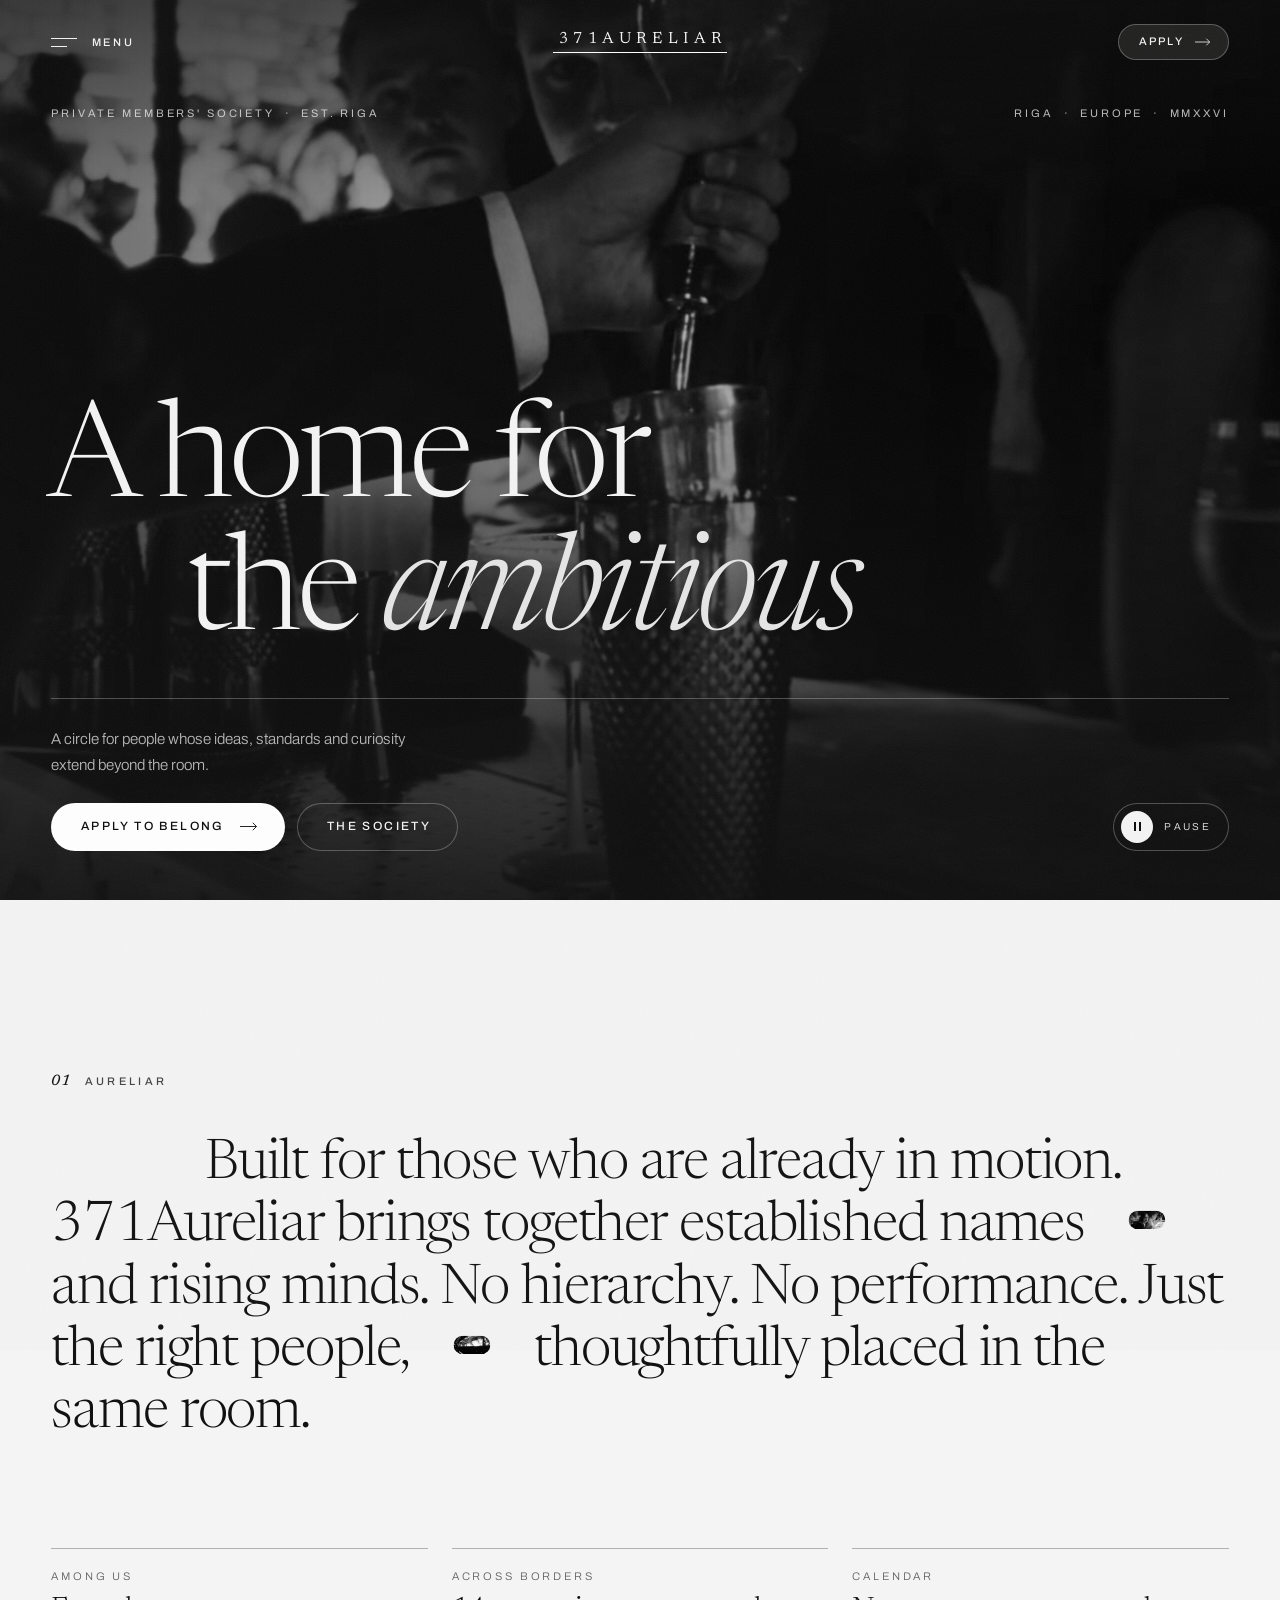
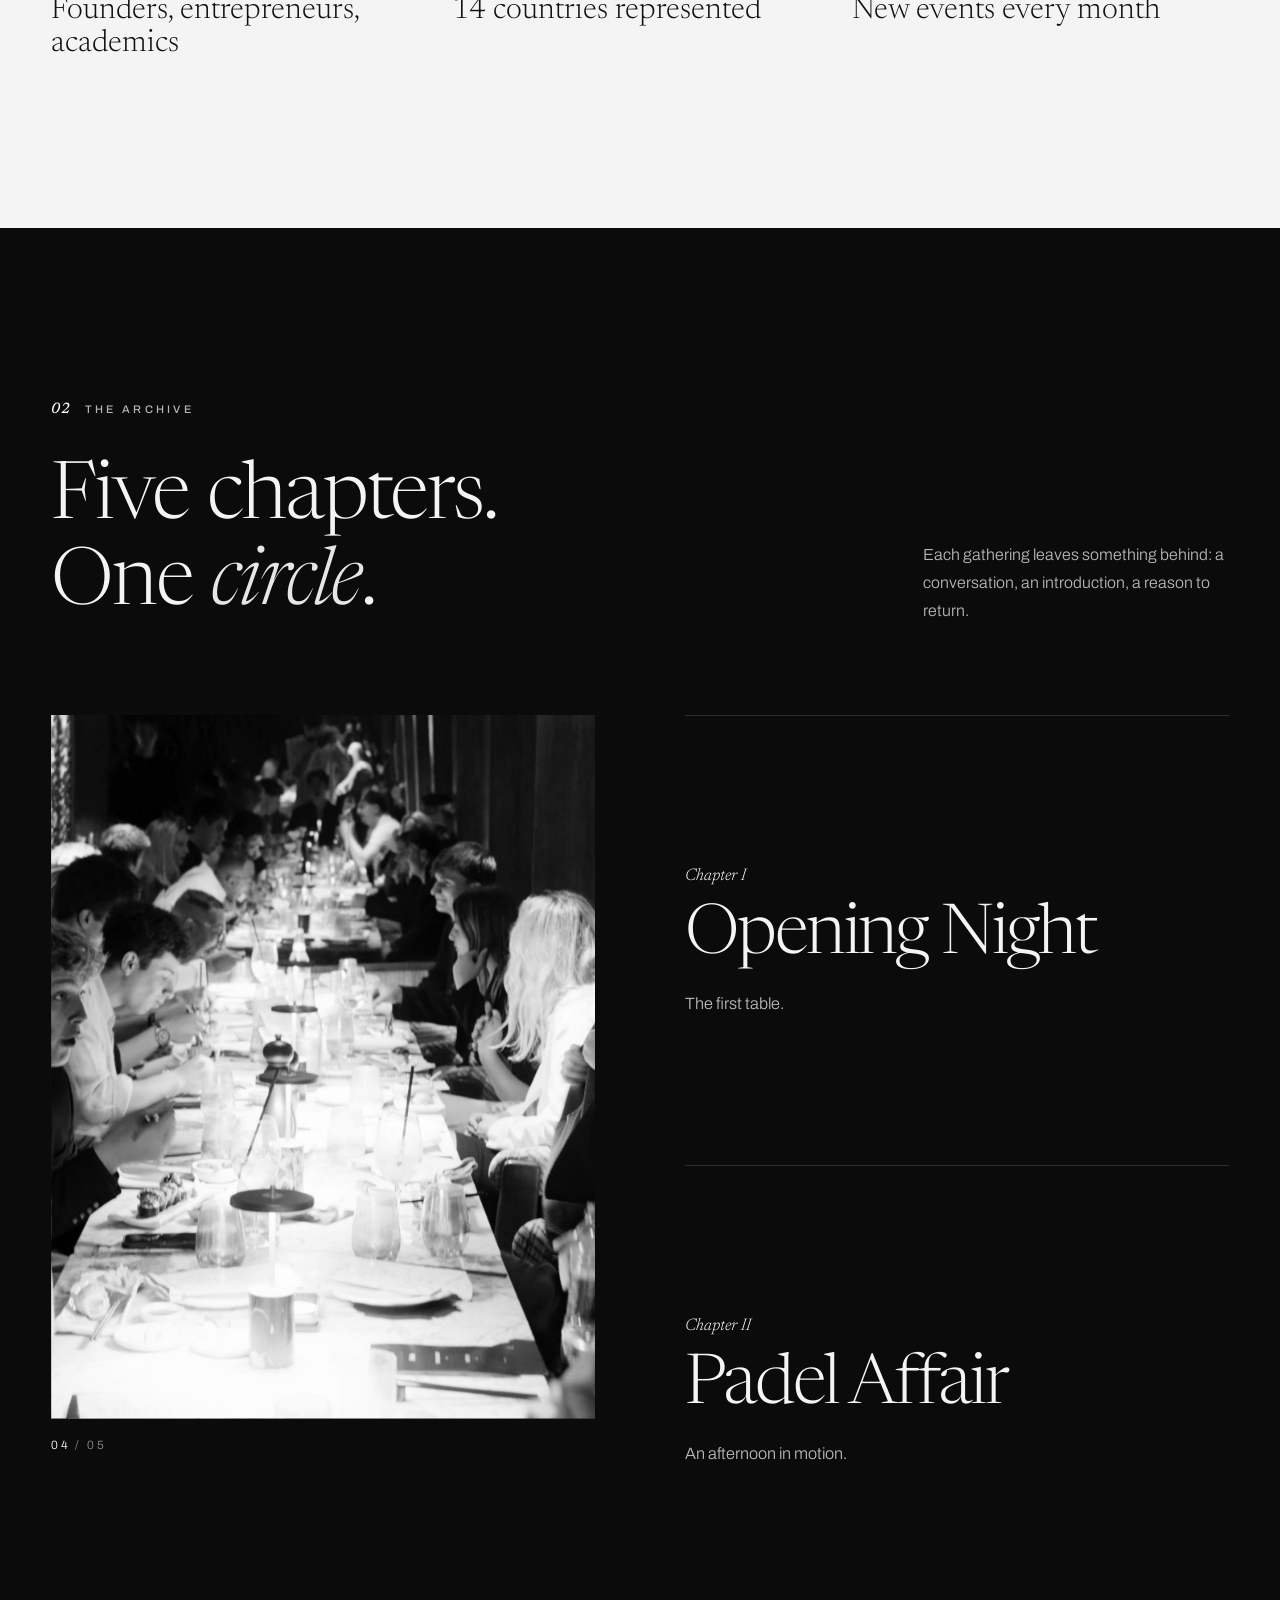
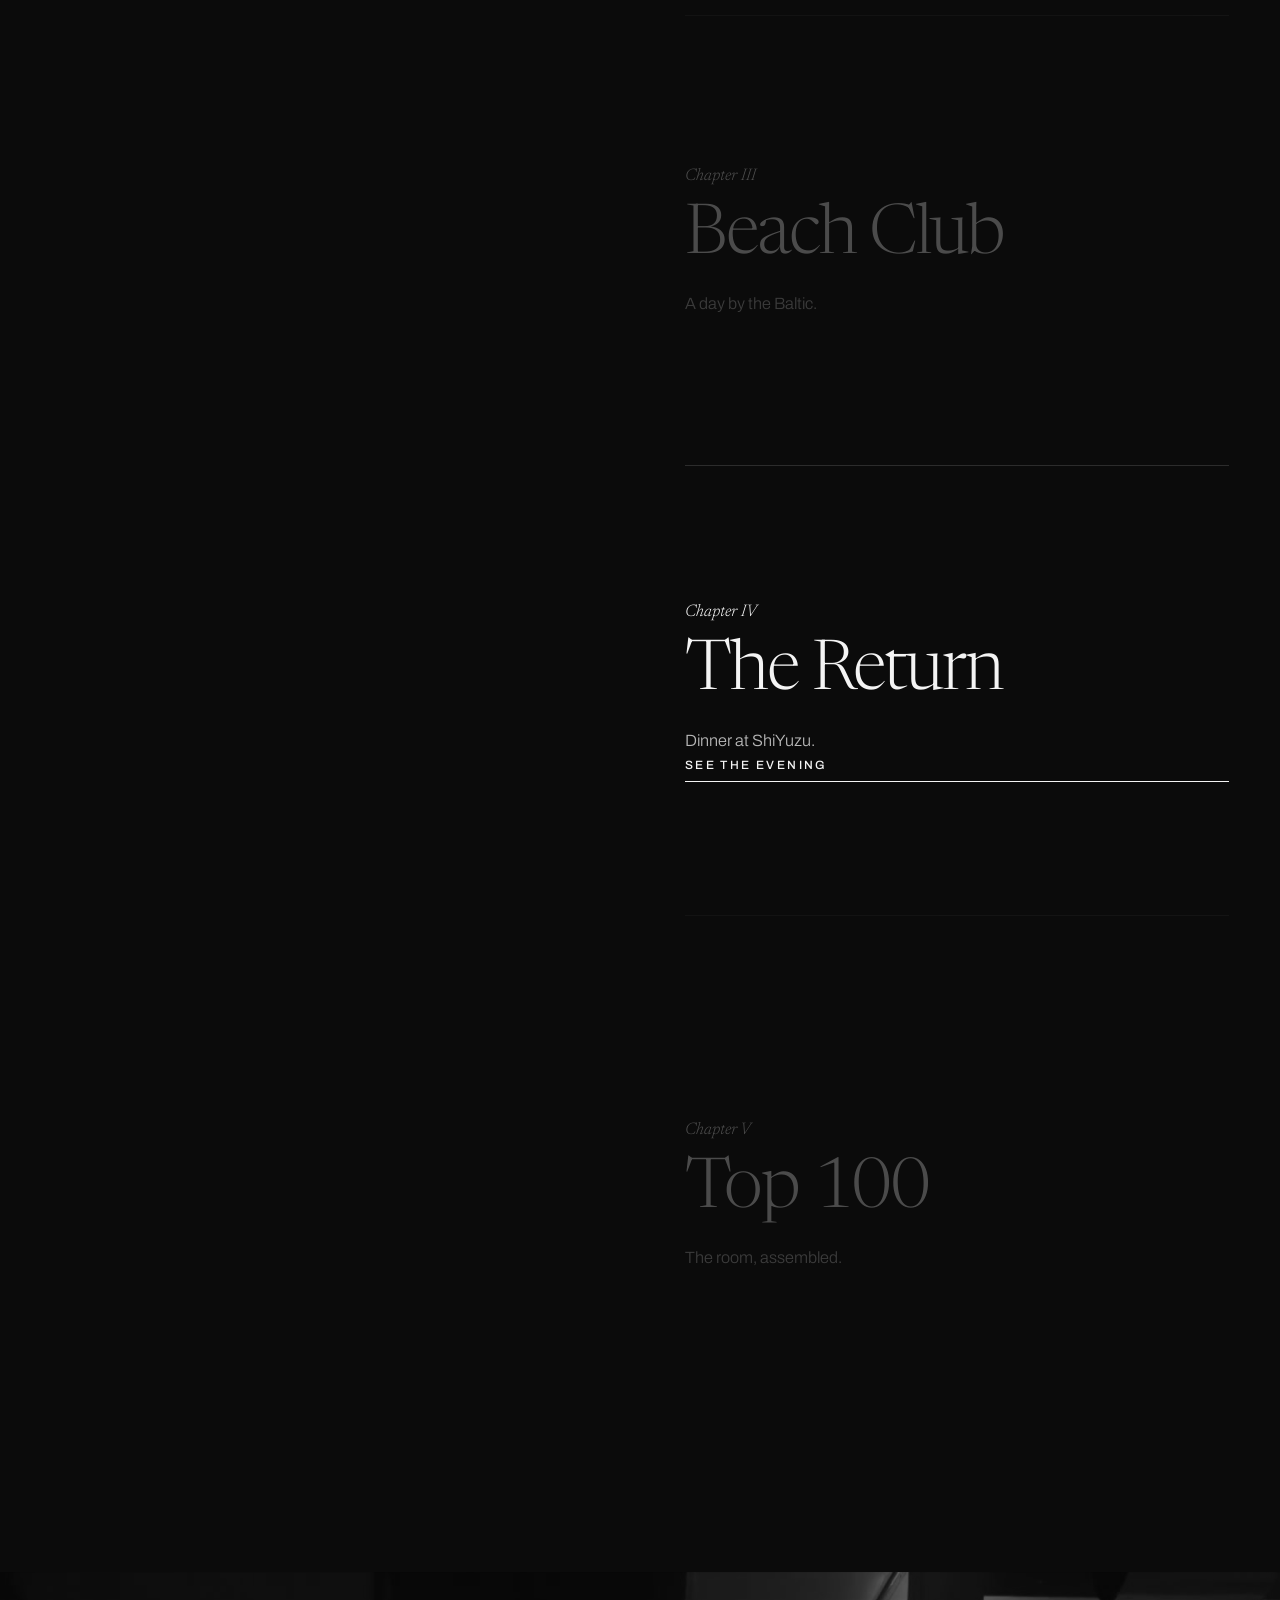
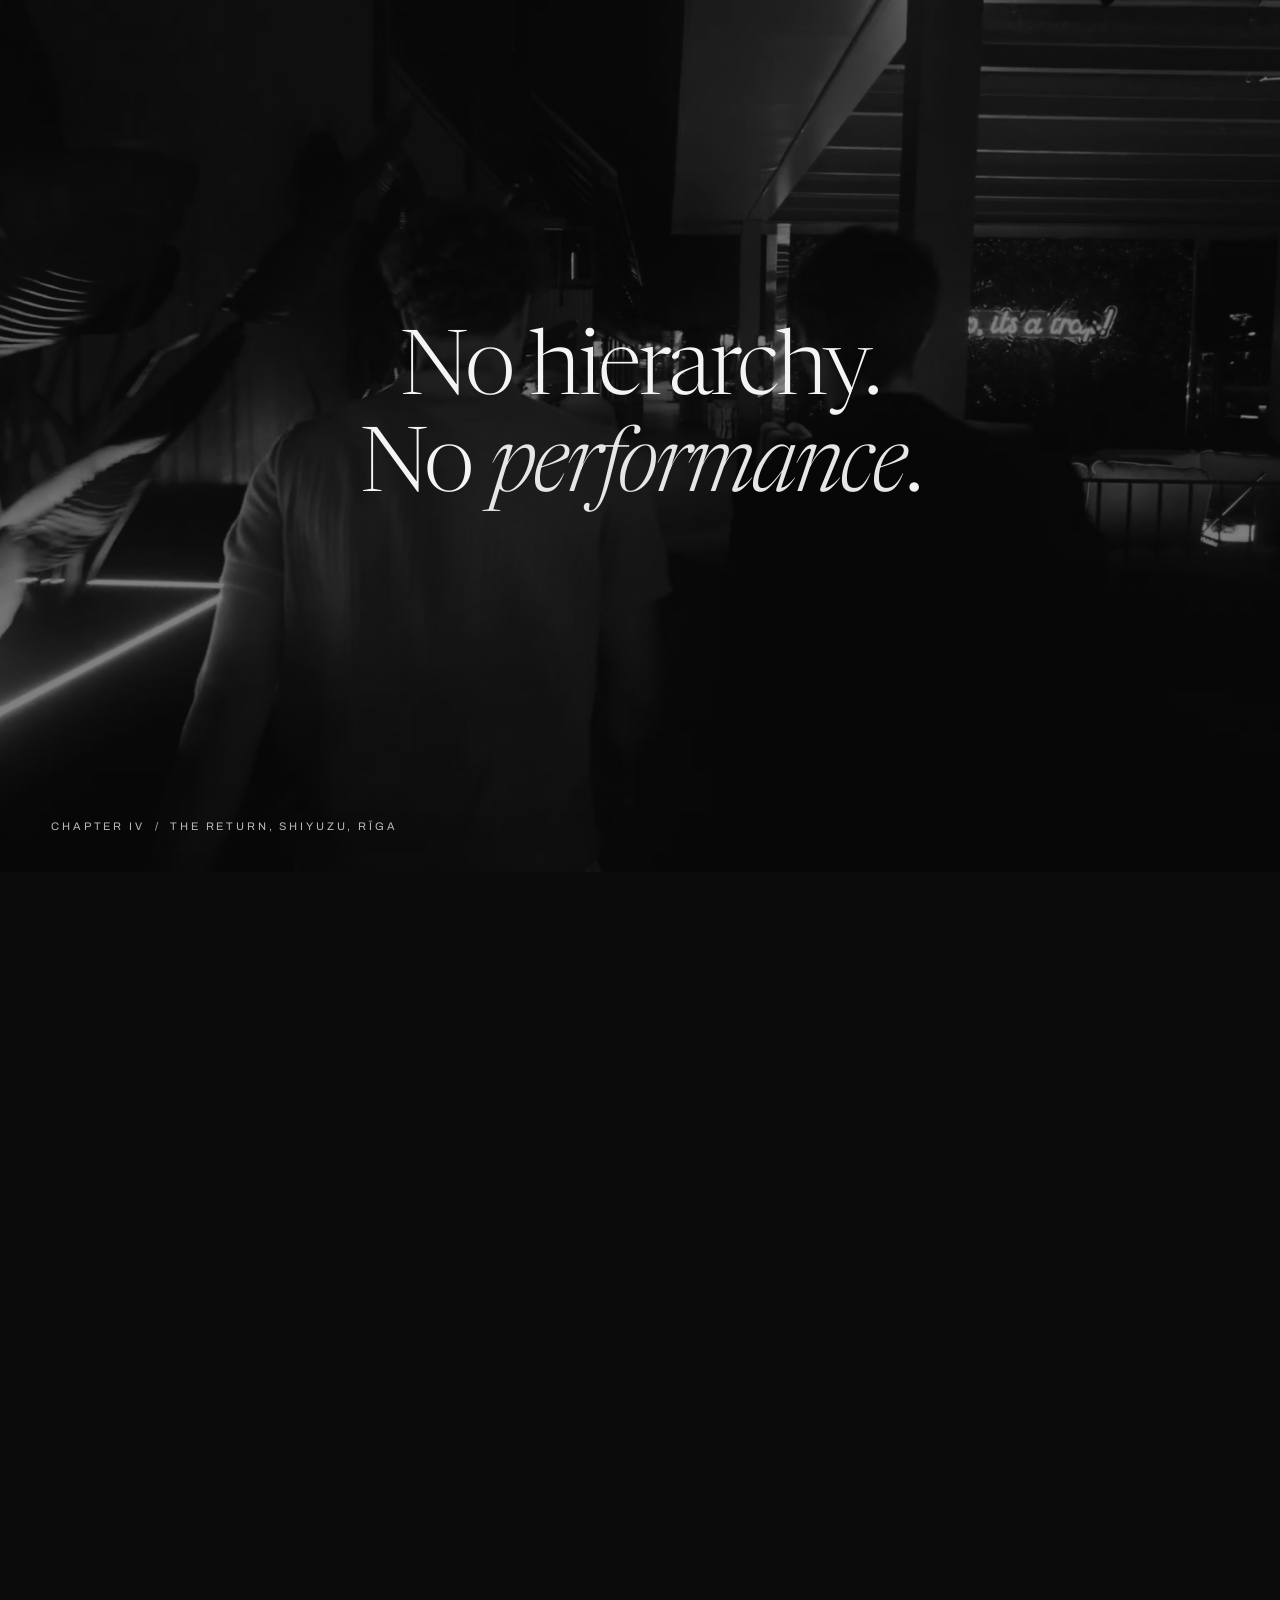
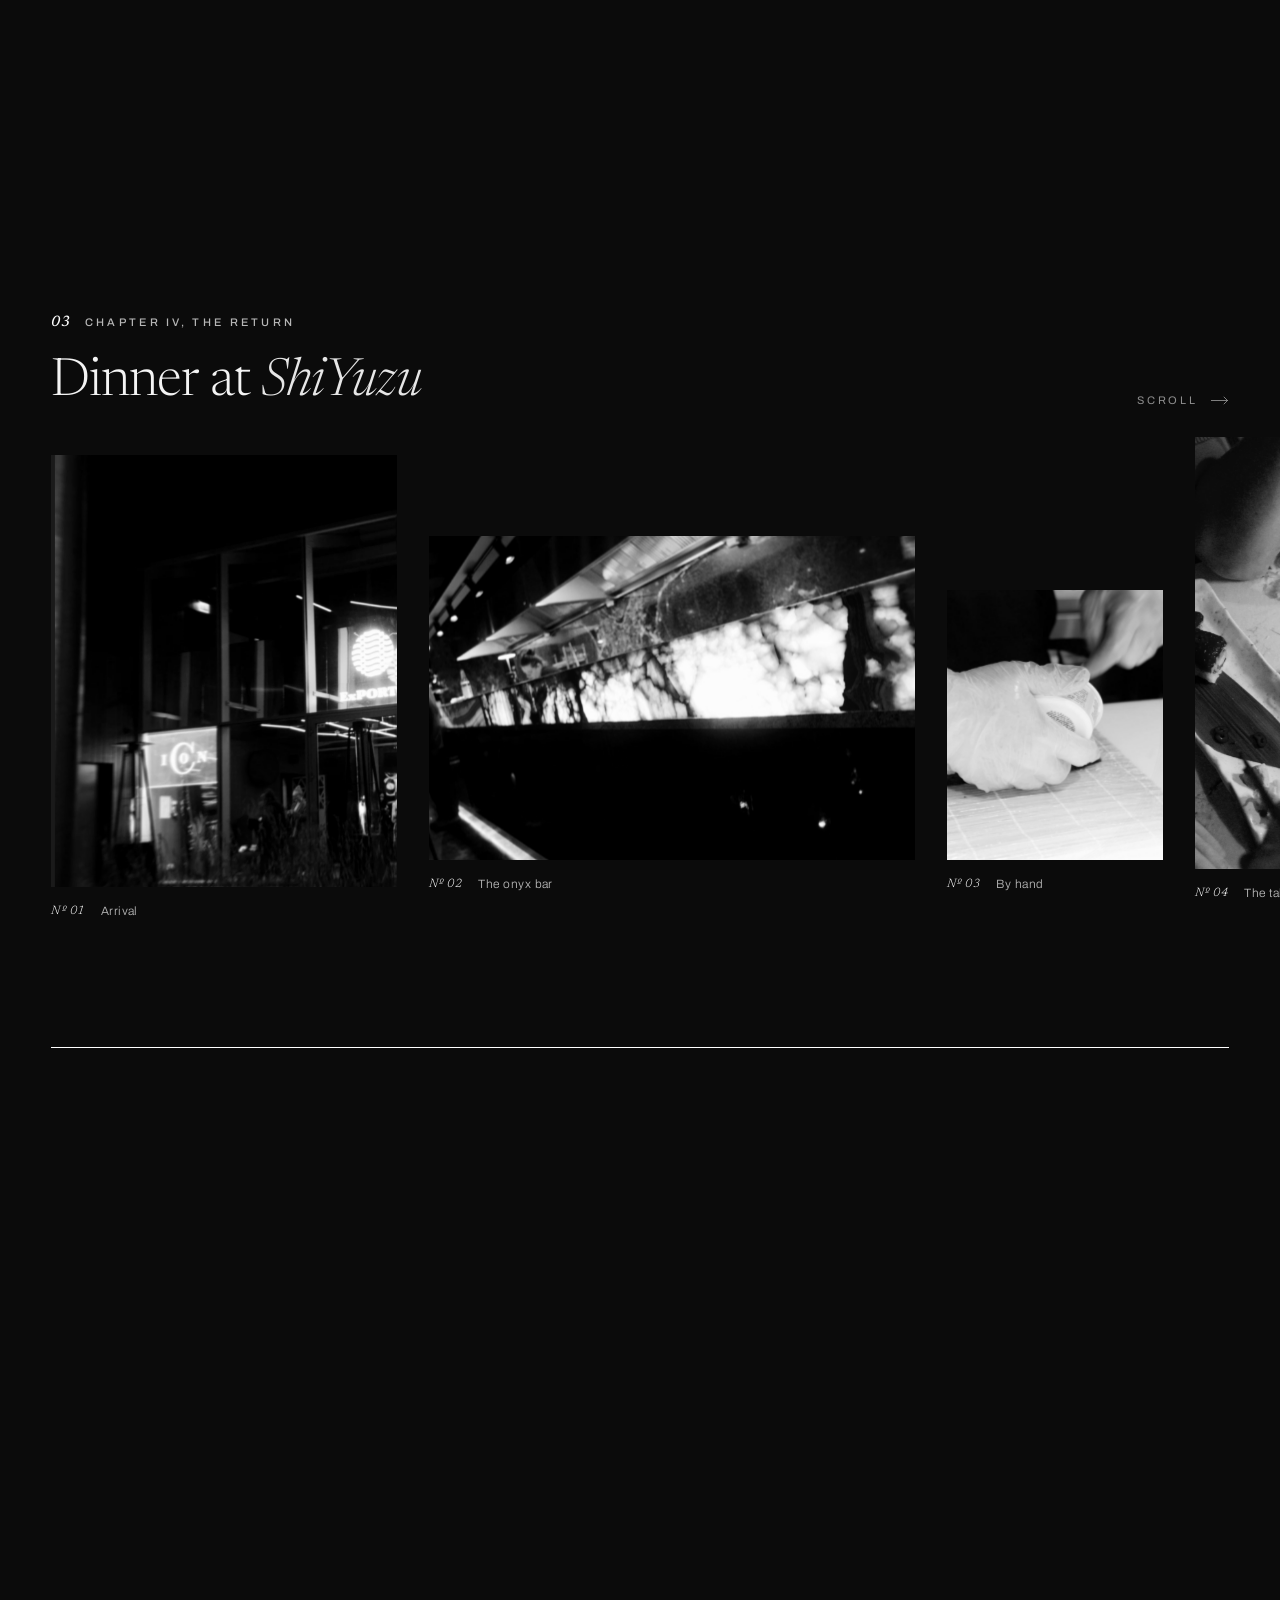
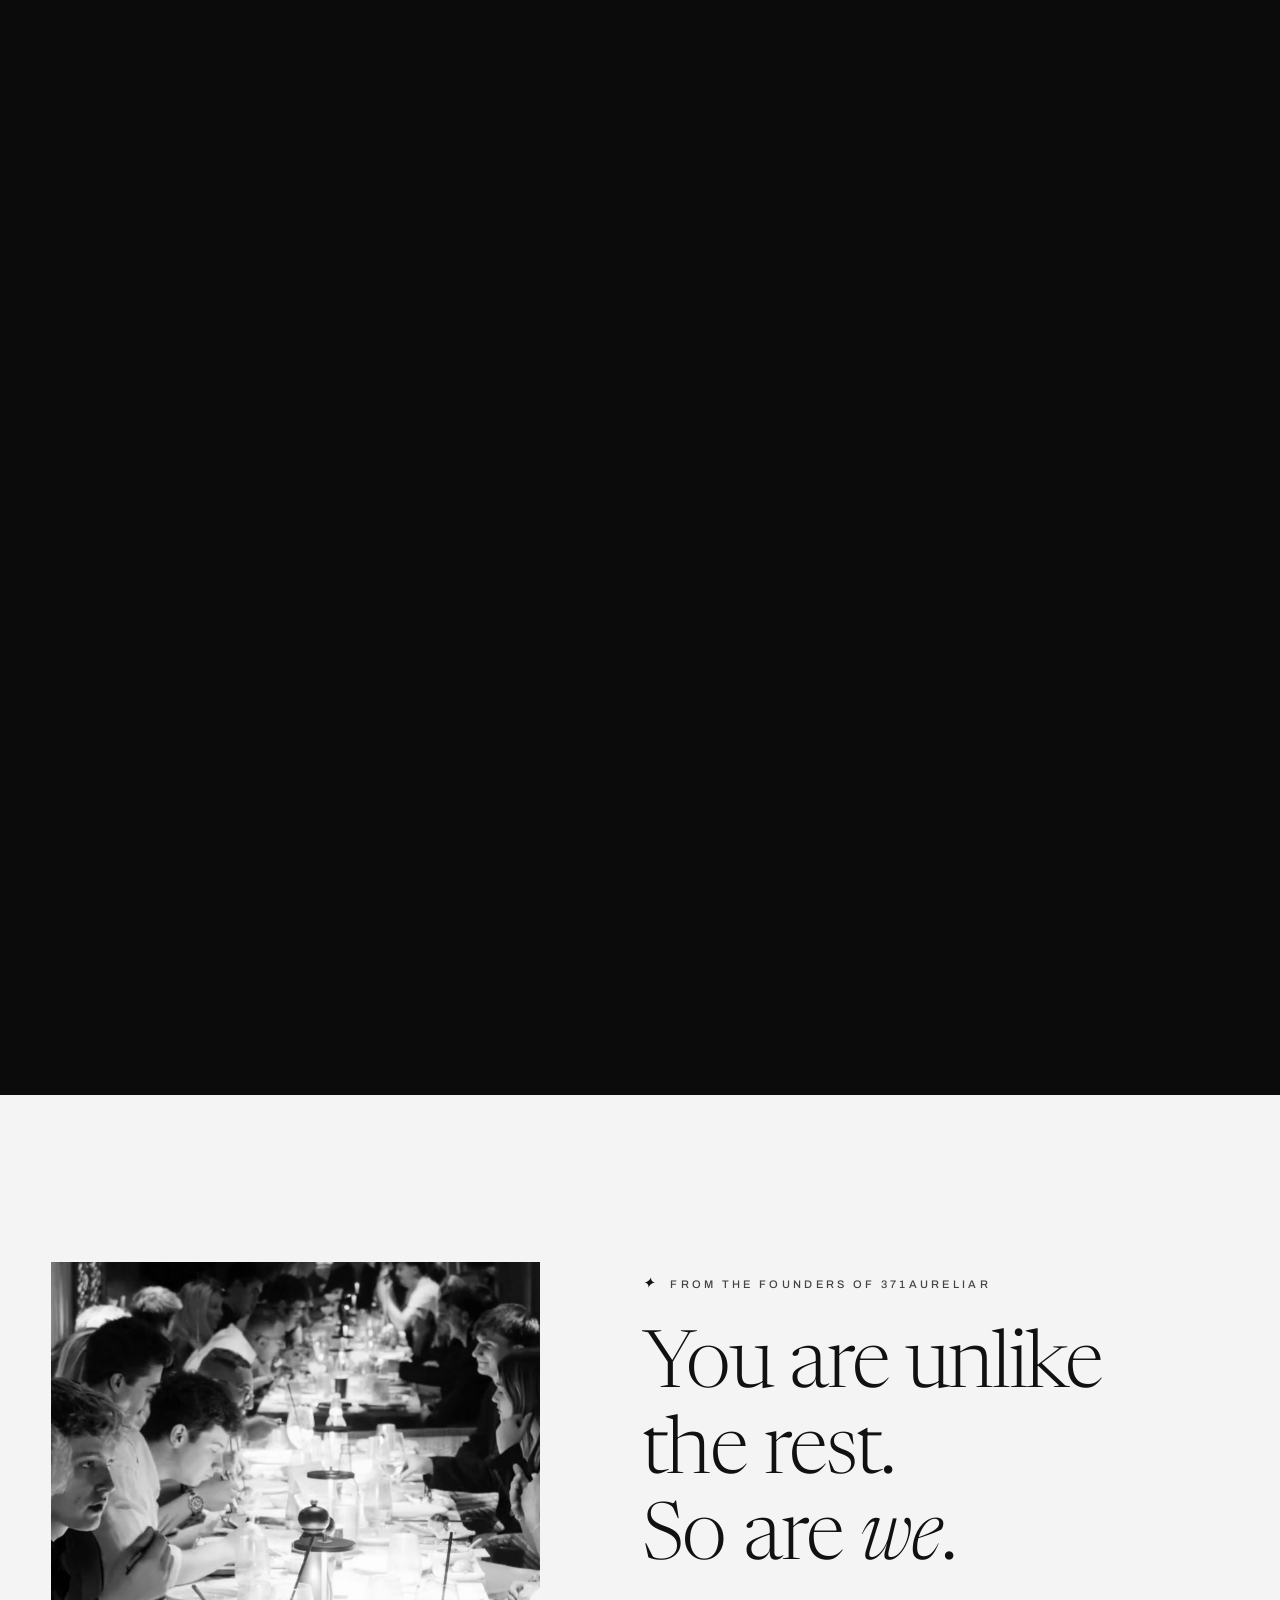
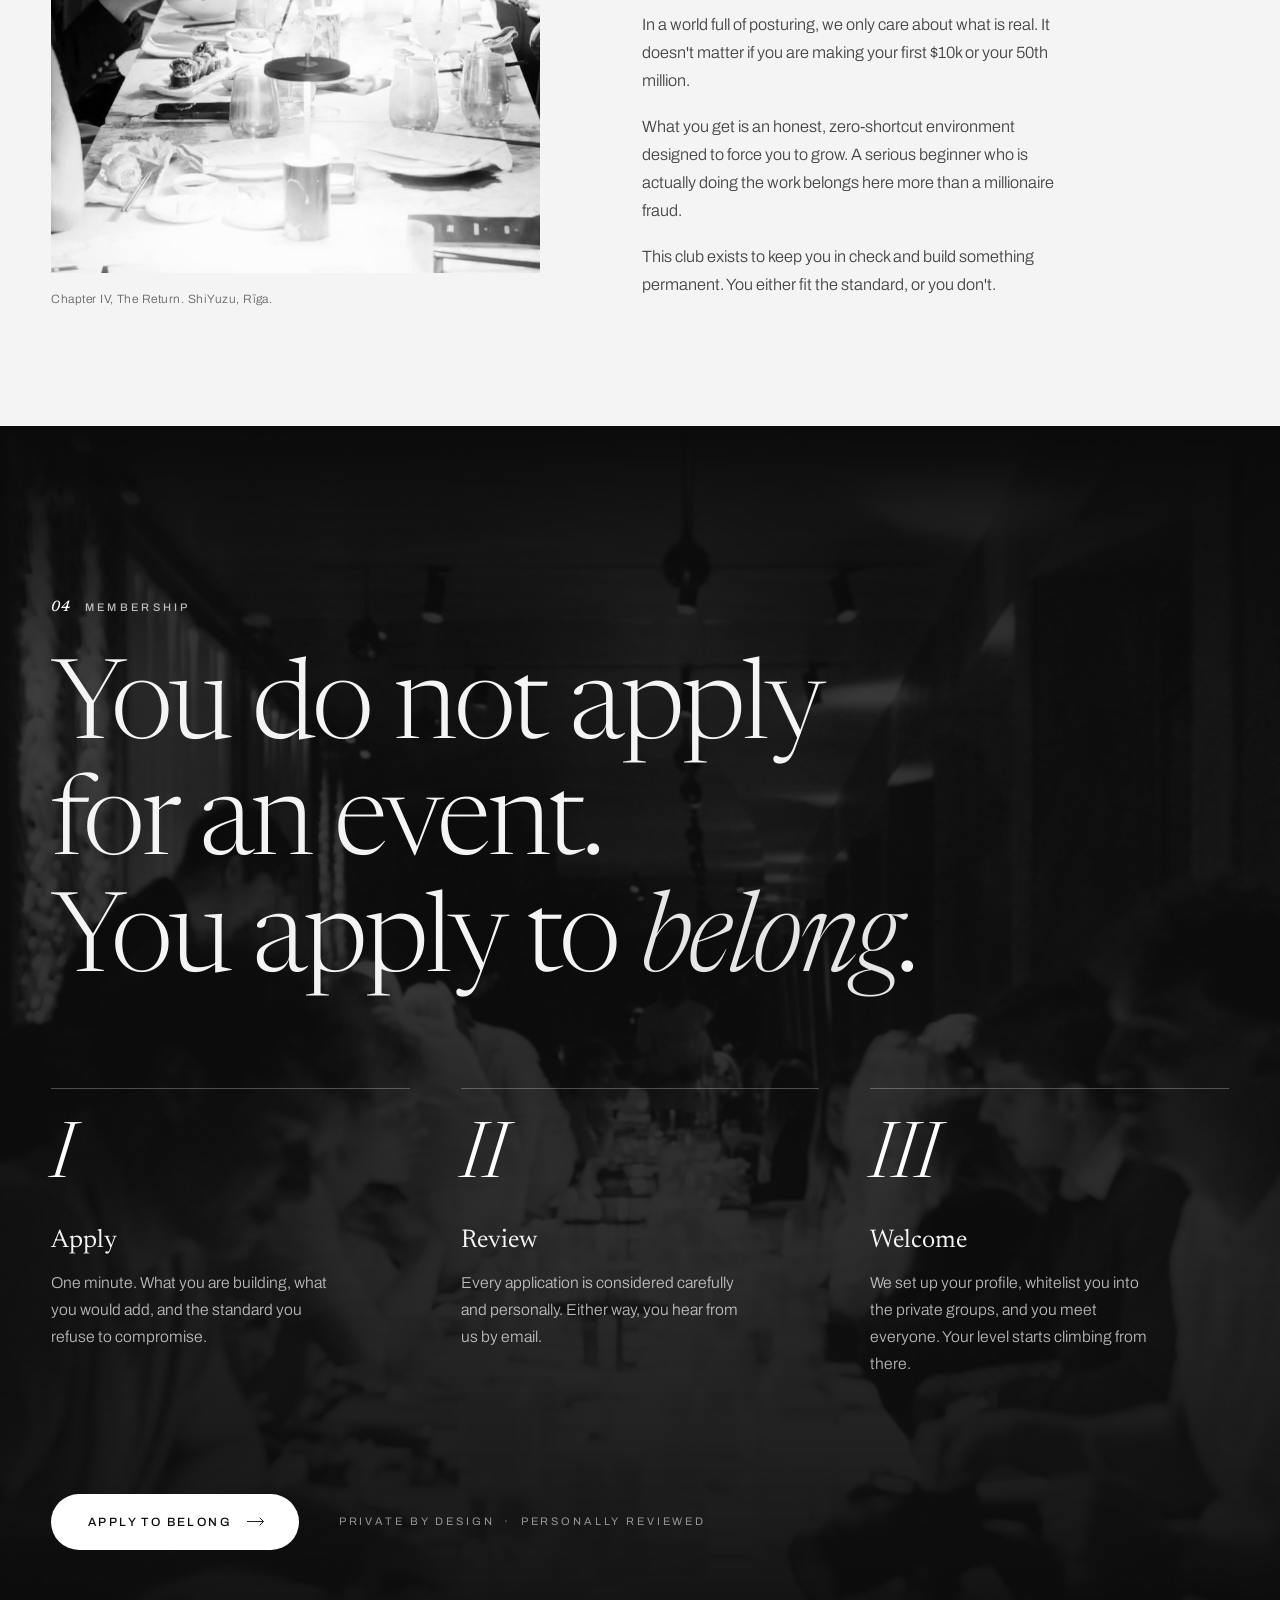
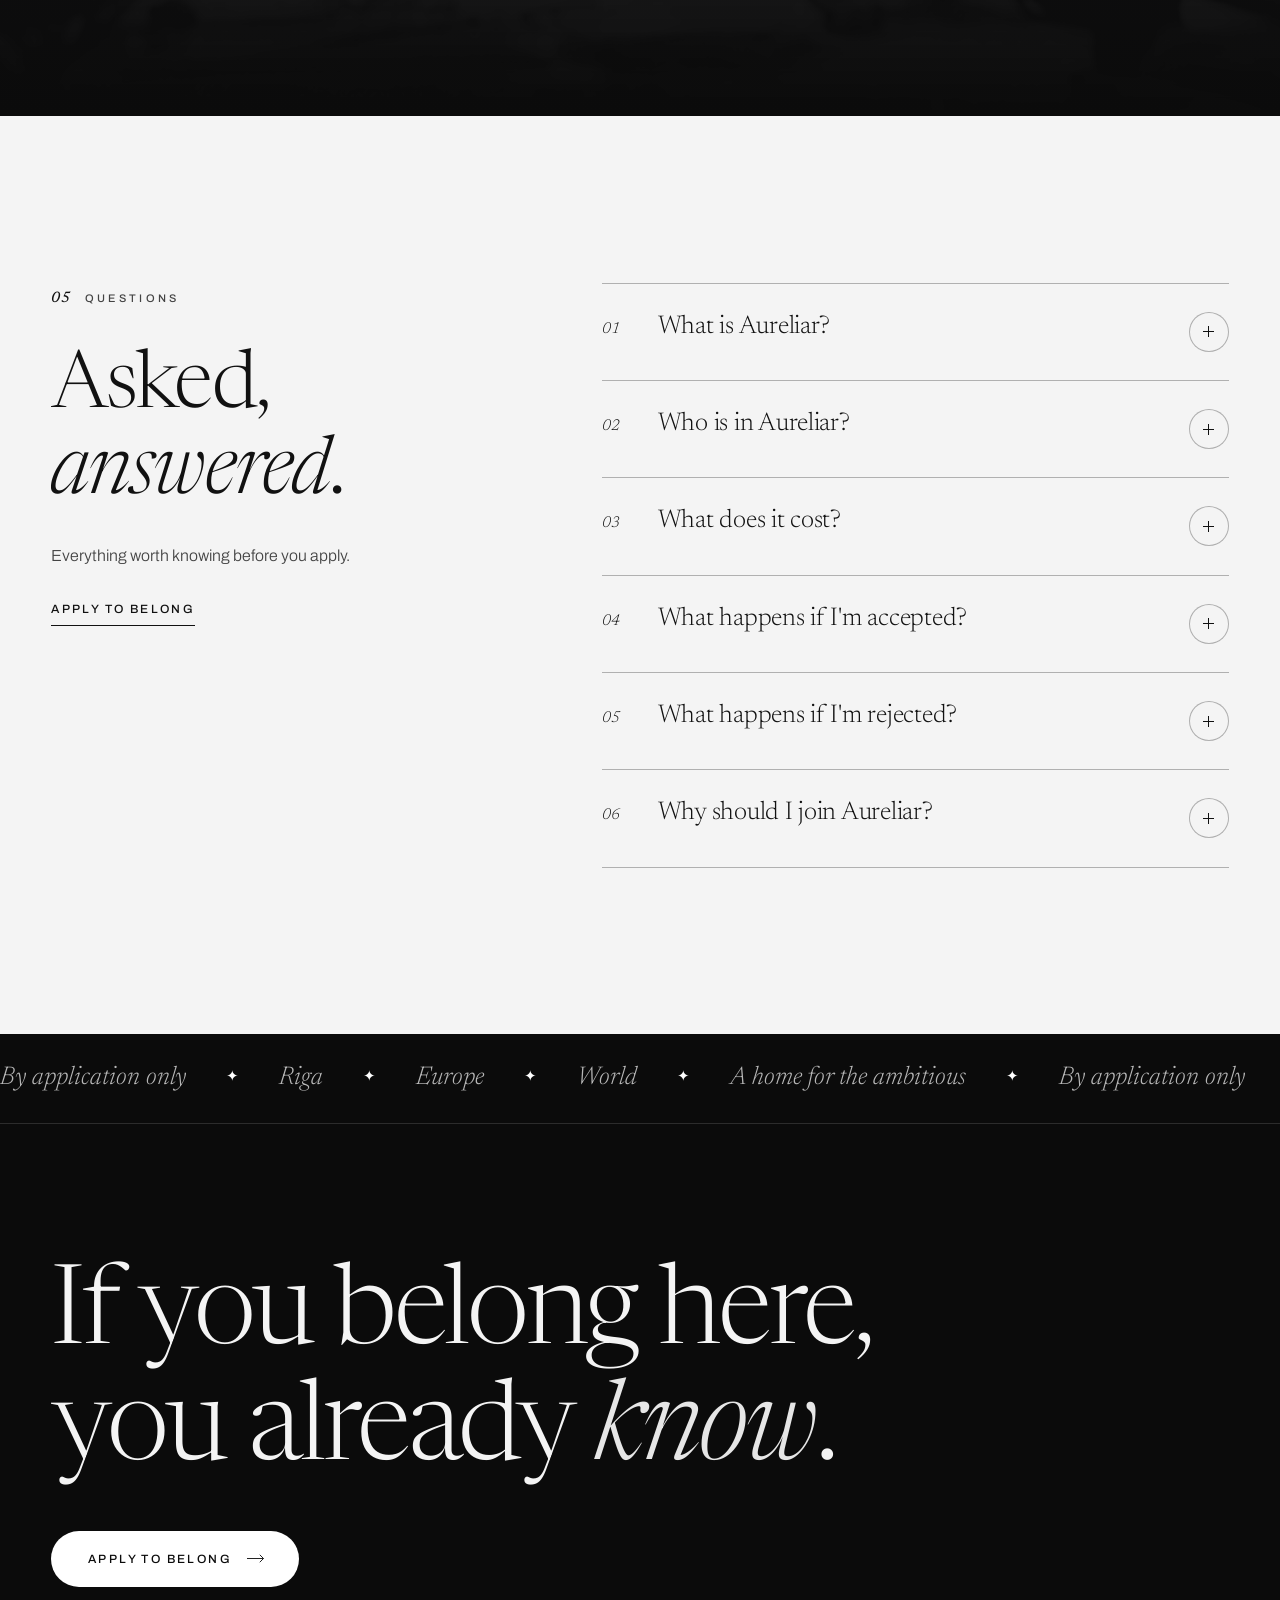
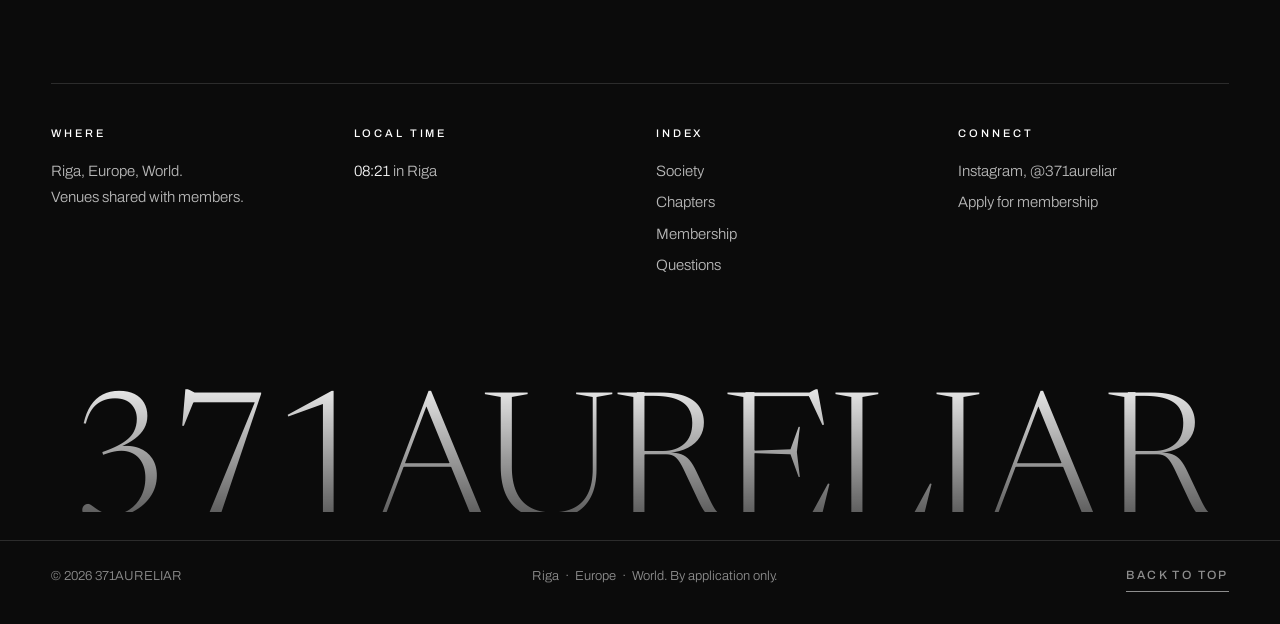
==== commit cc7f5e7e: "Hero: remove the "Latest chapter" block, keep the video toggle Co-Authored-By: Claude Opus 5.5 <nore" ====
--- a/index.html
+++ b/index.html
@@ -18,7 +18,7 @@
 <link rel="preconnect" href="https://fonts.gstatic.com" crossorigin>
 <link href="https://fonts.googleapis.com/css2?family=Archivo:wght@300;400;500&family=Newsreader:ital,opsz,wght@0,6..72,300..500;1,6..72,300..400&display=swap" rel="stylesheet">
 <link rel="preload" as="image" href="assets/img/hero-poster.jpg?v=2">
-<link rel="stylesheet" href="assets/css/styles.css?v=4">
+<link rel="stylesheet" href="assets/css/styles.css?v=5">
 <link rel="stylesheet" href="assets/css/bw.css?v=1">
 <script>document.documentElement.className='js';try{if(sessionStorage.getItem('aur-seen'))document.documentElement.classList.add('is-seen')}catch(e){}</script>
 </head>
@@ -128,9 +128,6 @@
         </div>
 
         <div class="hero__now" data-intro style="--i:6">
-          <span class="hero__now-label">Latest chapter</span>
-          <a class="hero__now-title" href="#chapters">Chapter V &nbsp;·&nbsp; Top 100 <svg width="18" height="9" aria-hidden="true"><use href="#arrow"></use></svg></a>
-          <span class="hero__now-sub">10 October, members only</span>
           <button class="vid-toggle" type="button" data-video-toggle aria-label="Pause film">
             <span class="vid-toggle__icon" aria-hidden="true"></span>
             <span class="vid-toggle__text">Pause</span>
--- a/assets/css/styles.css
+++ b/assets/css/styles.css
@@ -610,30 +610,9 @@
 .hero__lede p { max-width: 44ch; color: var(--on-ink-dim); font-size: clamp(0.95rem, 1.1vw, 1.05rem); }
 .hero__ctas { display: flex; flex-wrap: wrap; gap: 0.75rem; }
 
-.hero__now {
-  display: grid;
-  grid-template-columns: auto auto;
-  column-gap: 2rem;
-  row-gap: 0.2rem;
-  align-items: end;
-  padding-left: clamp(0rem, 2vw, 2rem);
-}
-@media (min-width: 900px) { .hero__now { border-left: 1px solid var(--hair-ink-2); } }
-
-.hero__now-label {
-  grid-column: 1;
-  font-size: 0.625rem; letter-spacing: 0.3em; text-transform: uppercase; color: var(--gold);
-  display: inline-flex; align-items: center; gap: 0.6rem;
-}
-.hero__now-label::before { content: ""; width: 1.5rem; height: 1px; background: var(--gold); }
-
-.hero__now-title { grid-column: 1; font-family: var(--serif); font-size: 1.35rem; line-height: 1.2; transition: color 0.3s var(--ease); }
-.hero__now-title { display: inline-flex; align-items: center; gap: 0.75rem; }
-.hero__now-title svg { opacity: 0; transform: translateX(-6px); transition: opacity 0.4s var(--ease), transform 0.5s var(--ease-p); }
-a.hero__now-title:hover { color: var(--gold-soft); }
-a.hero__now-title:hover svg { opacity: 1; transform: none; }
-.hero__now-sub { grid-column: 1; font-size: 0.8125rem; color: var(--on-ink-faint); }
-.hero__now .vid-toggle { grid-column: 2; grid-row: 1 / span 3; }
+.hero__now { display: flex; justify-content: flex-end; }
+
+.vid-toggle { grid-column: 2; grid-row: 1 / span 3; }
 
 .vid-toggle {
   display: inline-flex; align-items: center; gap: 0.7rem;
@@ -673,7 +652,6 @@
 @media (max-width: 899px) {
   .hero__title { font-size: clamp(3.4rem, 15vw, 6rem); }
   .hero__title .line:nth-child(2) { padding-left: 0; }
-  .hero__now { grid-template-columns: 1fr auto; padding-left: 0; }
   .meta--right { display: none; }
 }
 
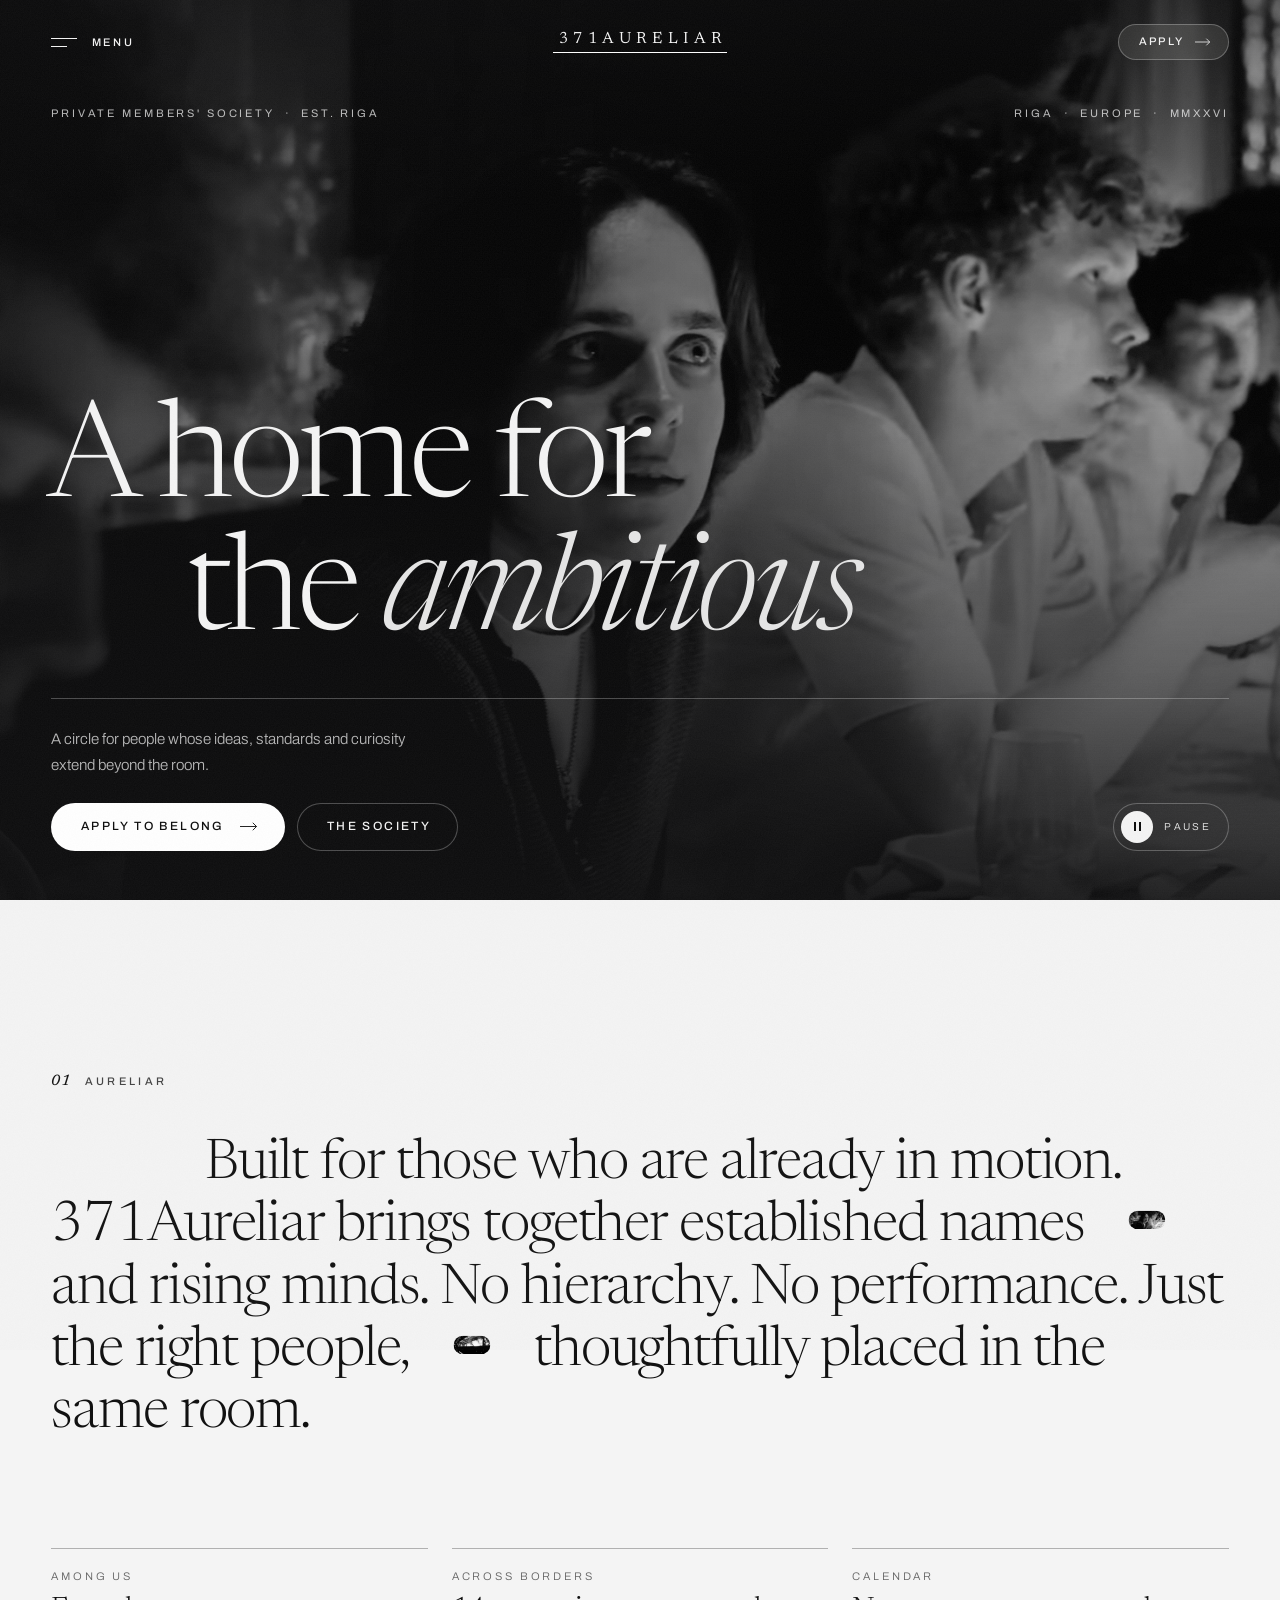
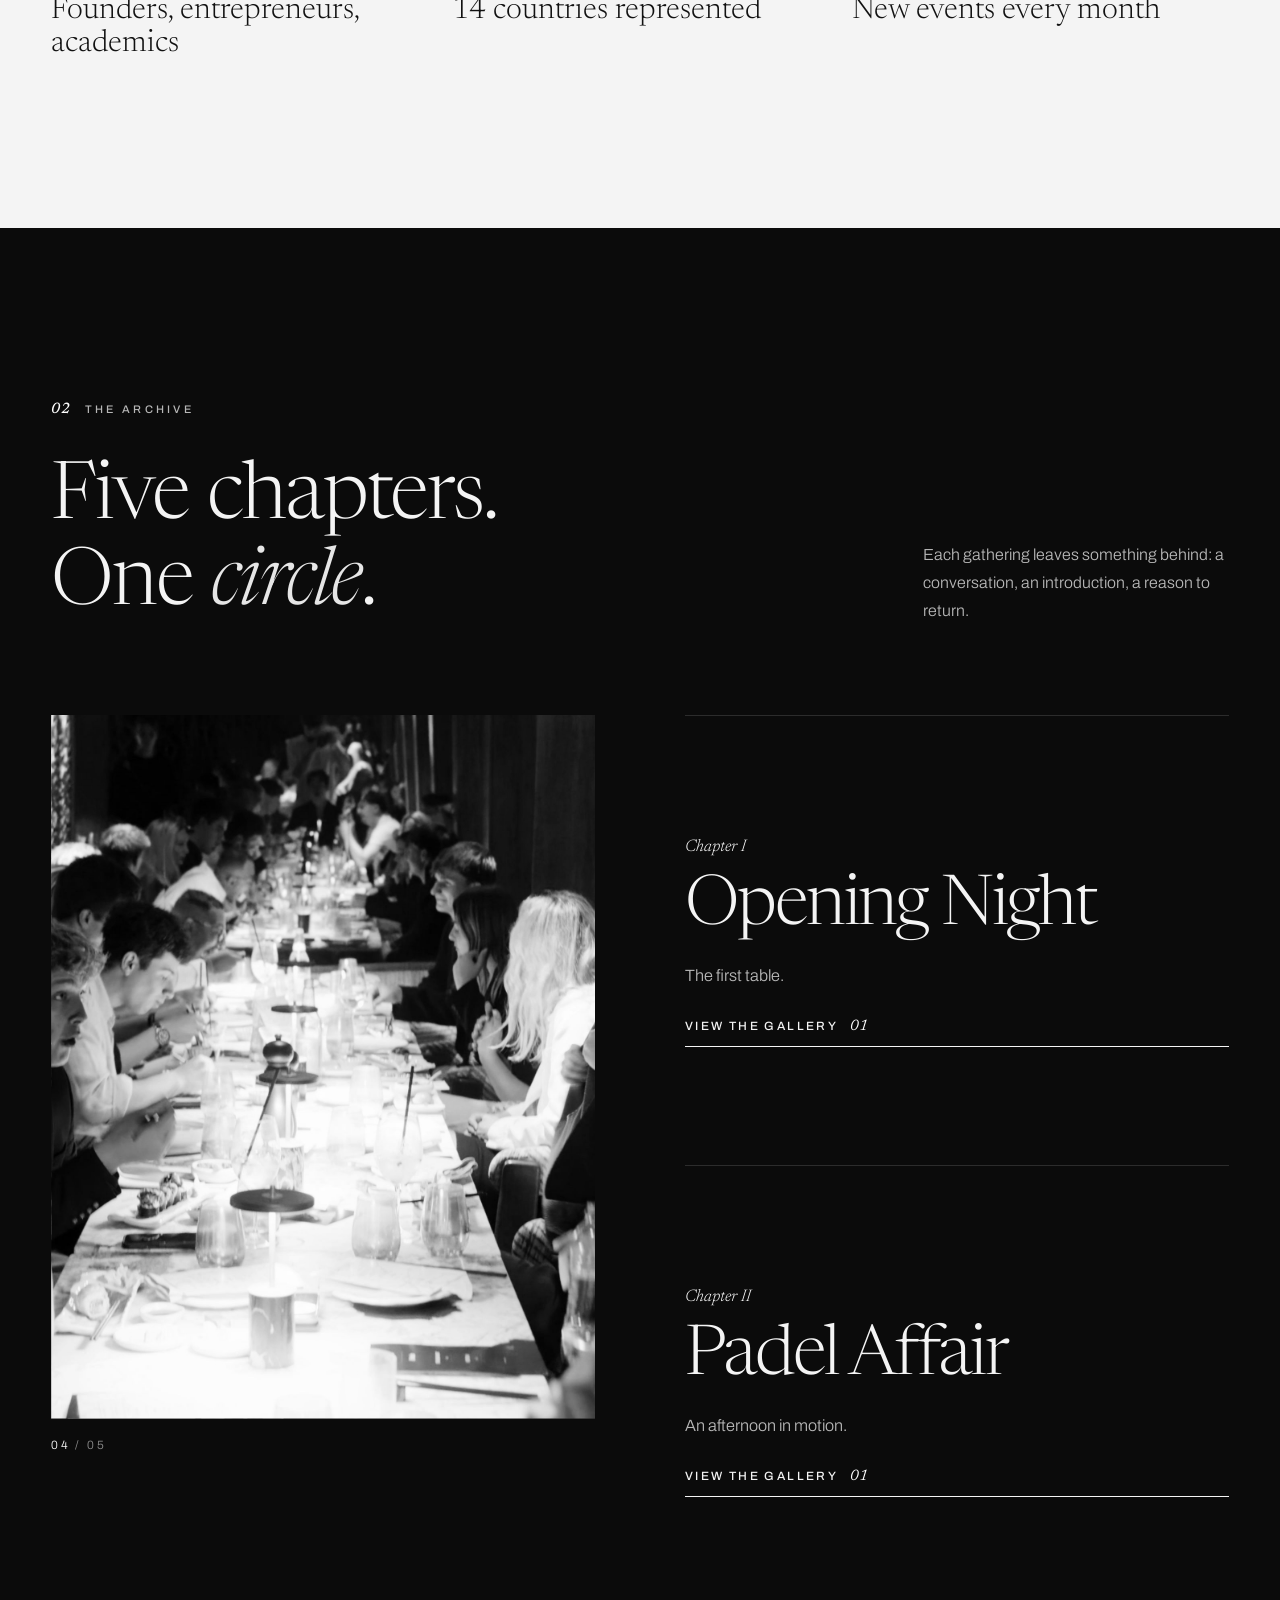
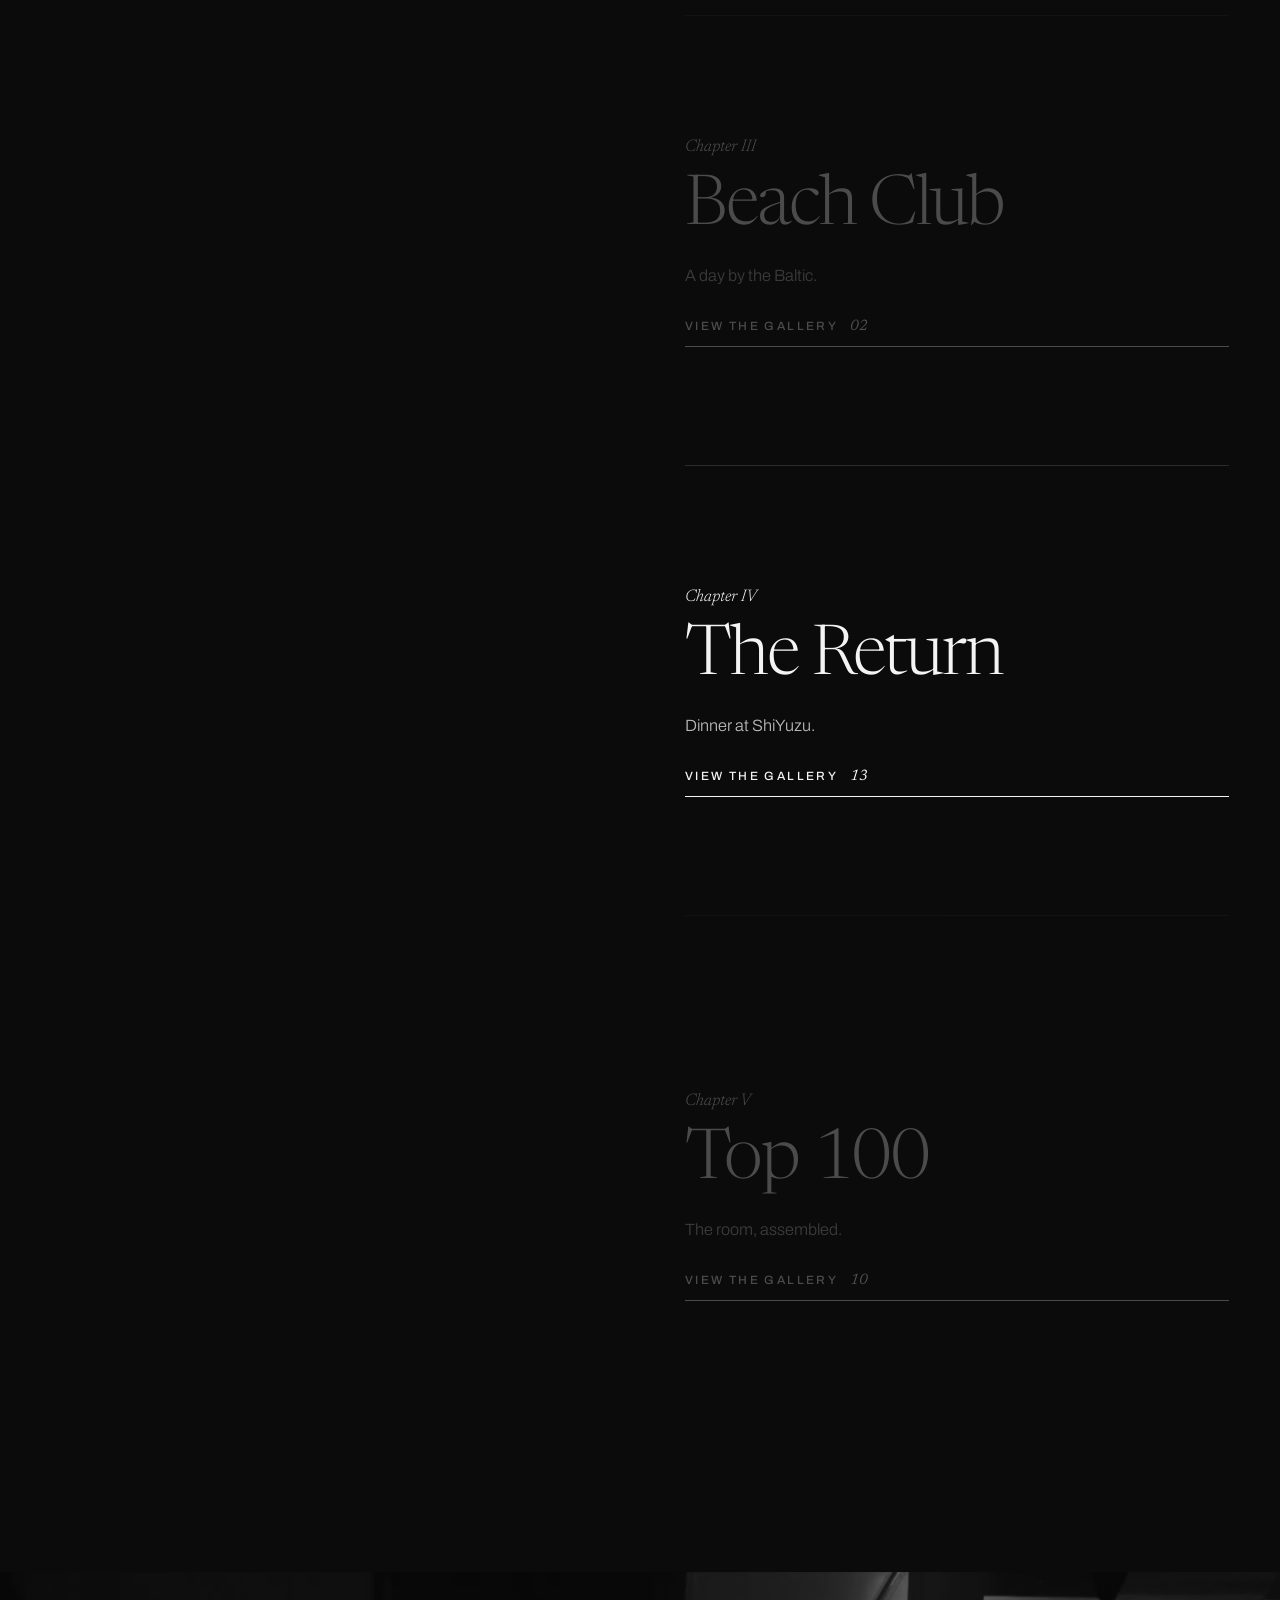
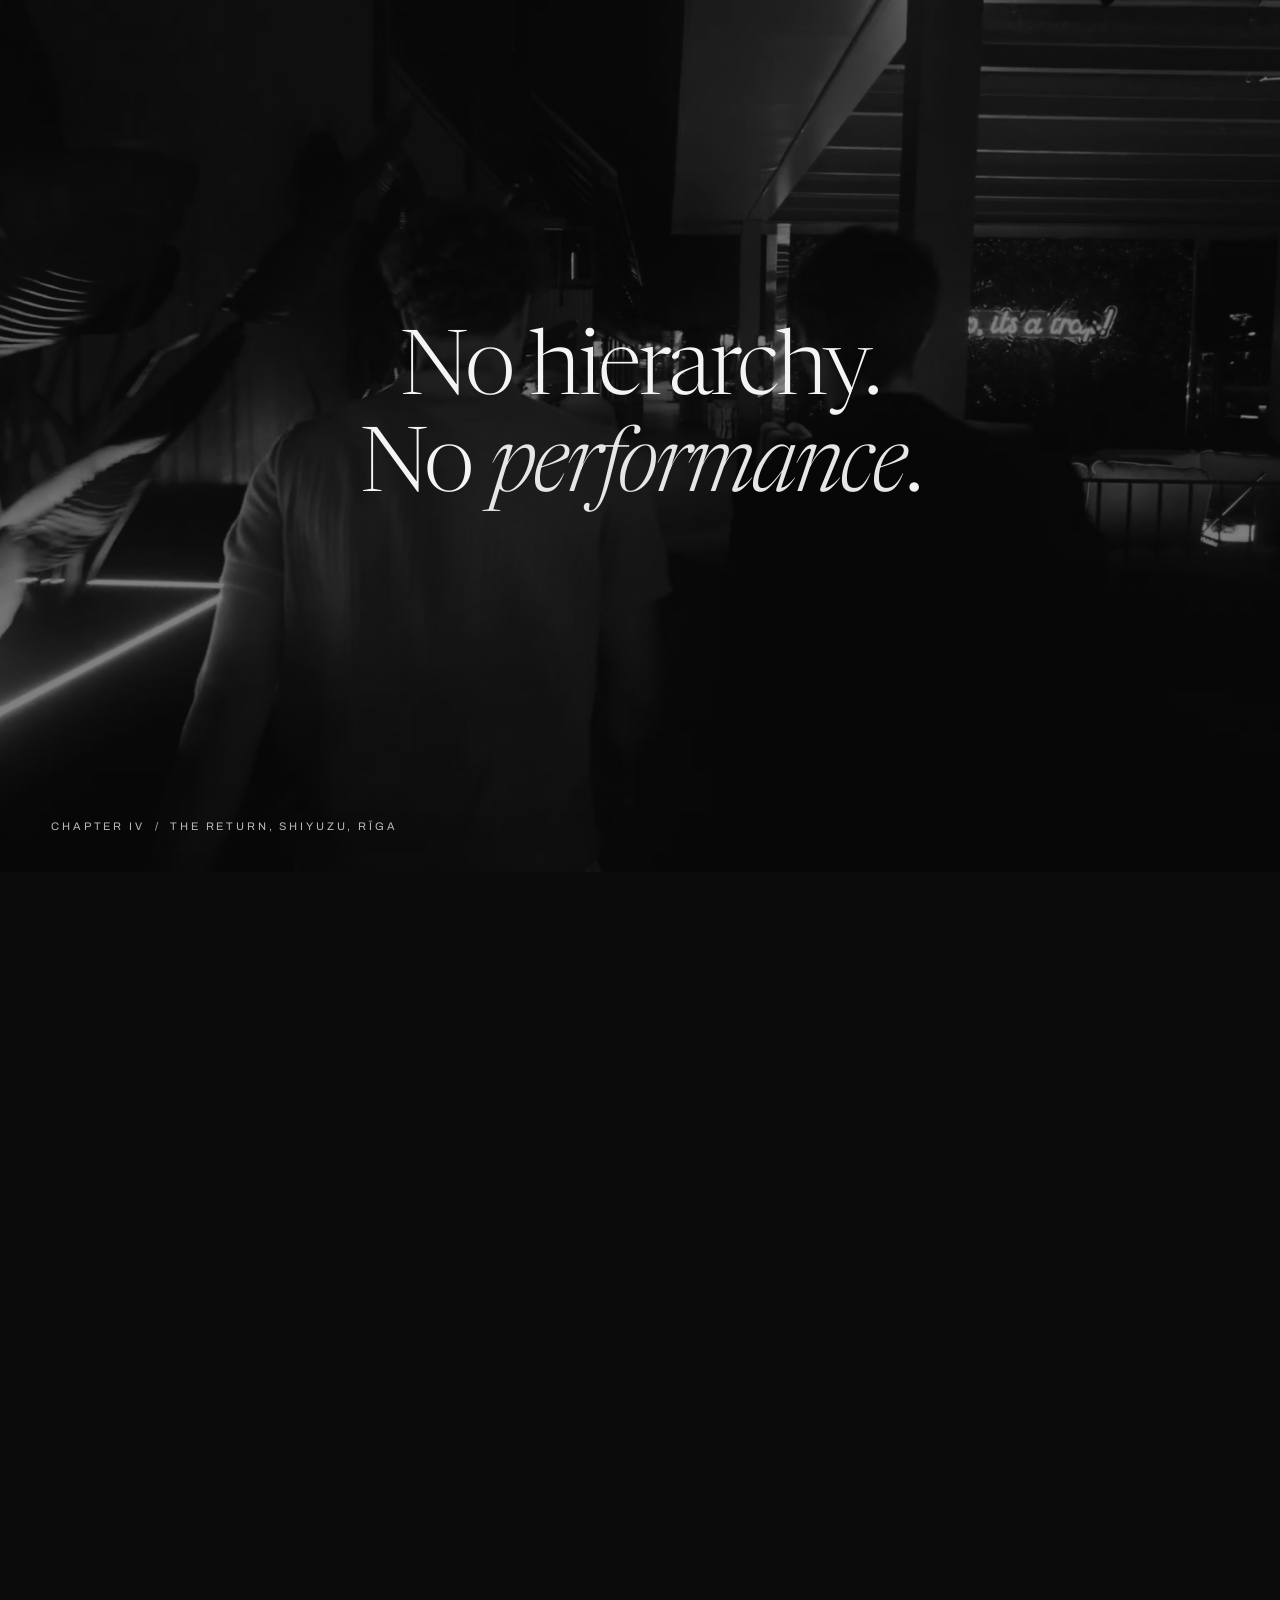
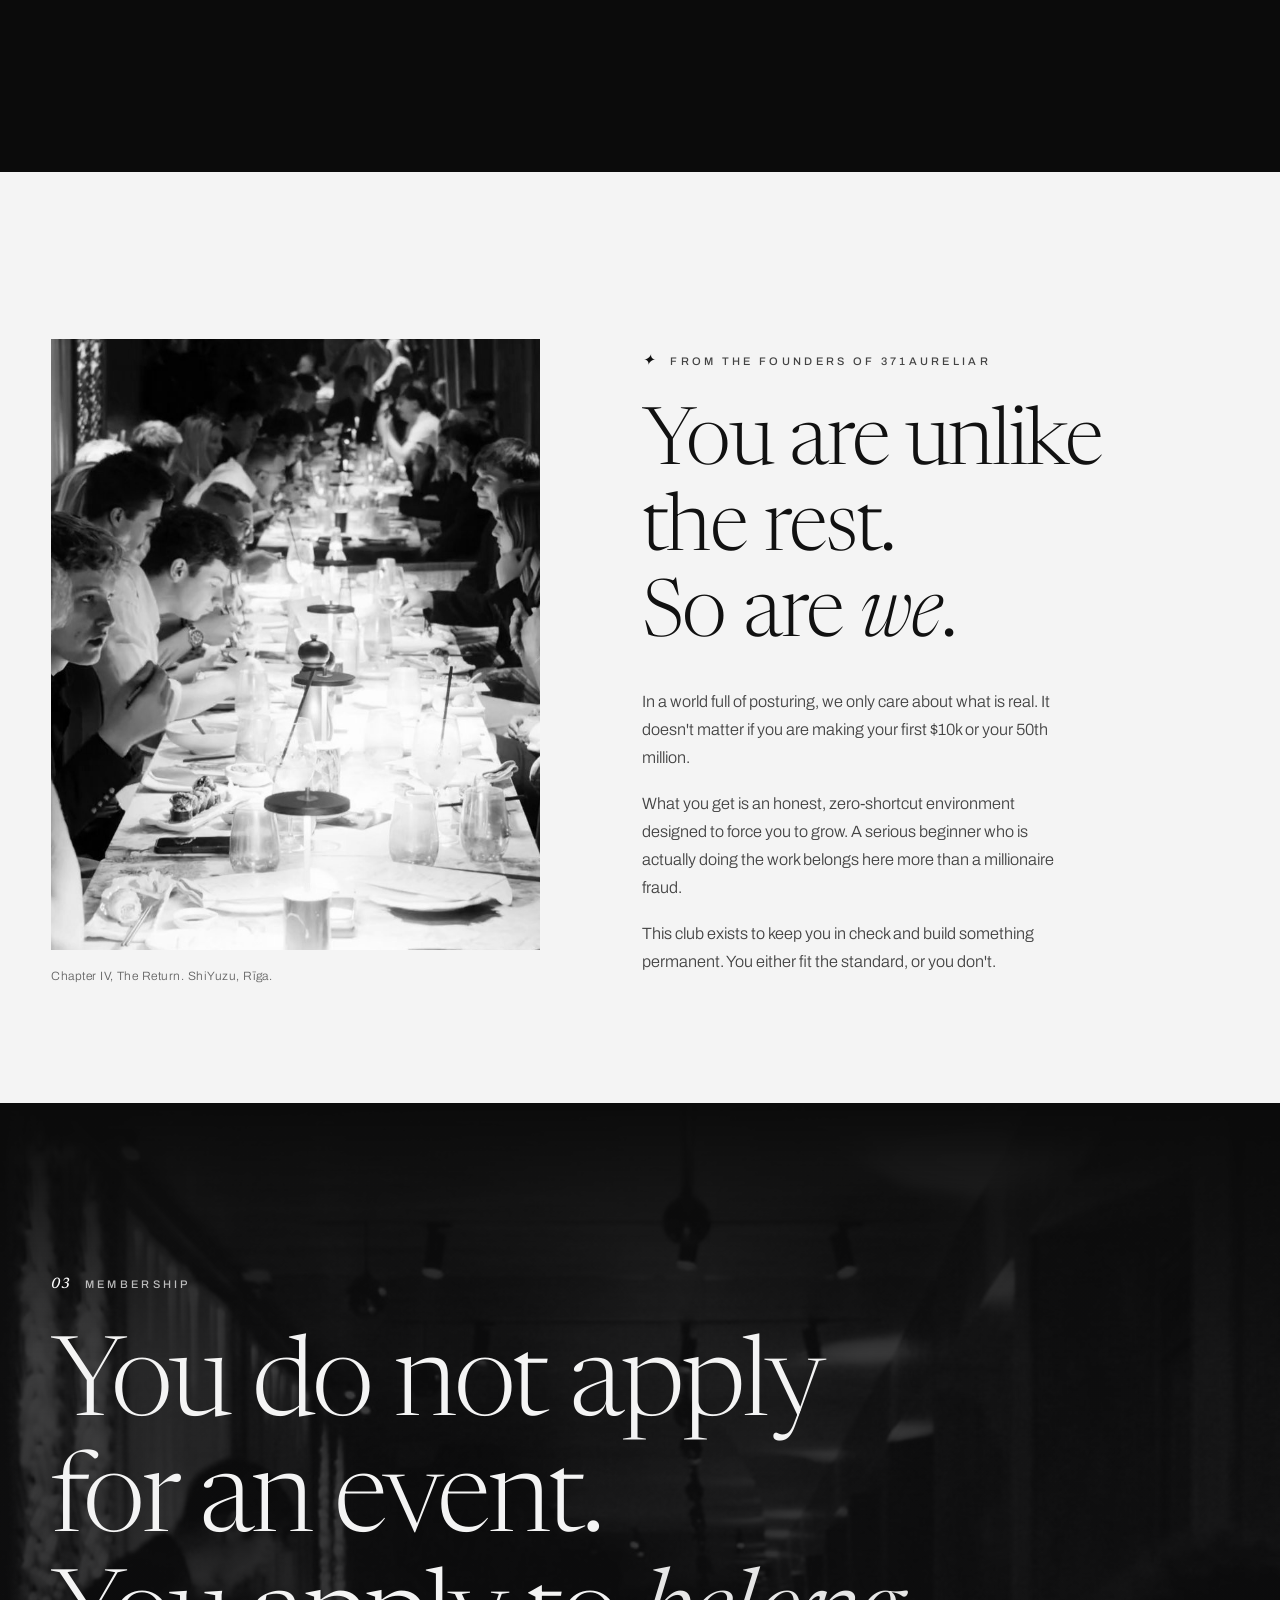
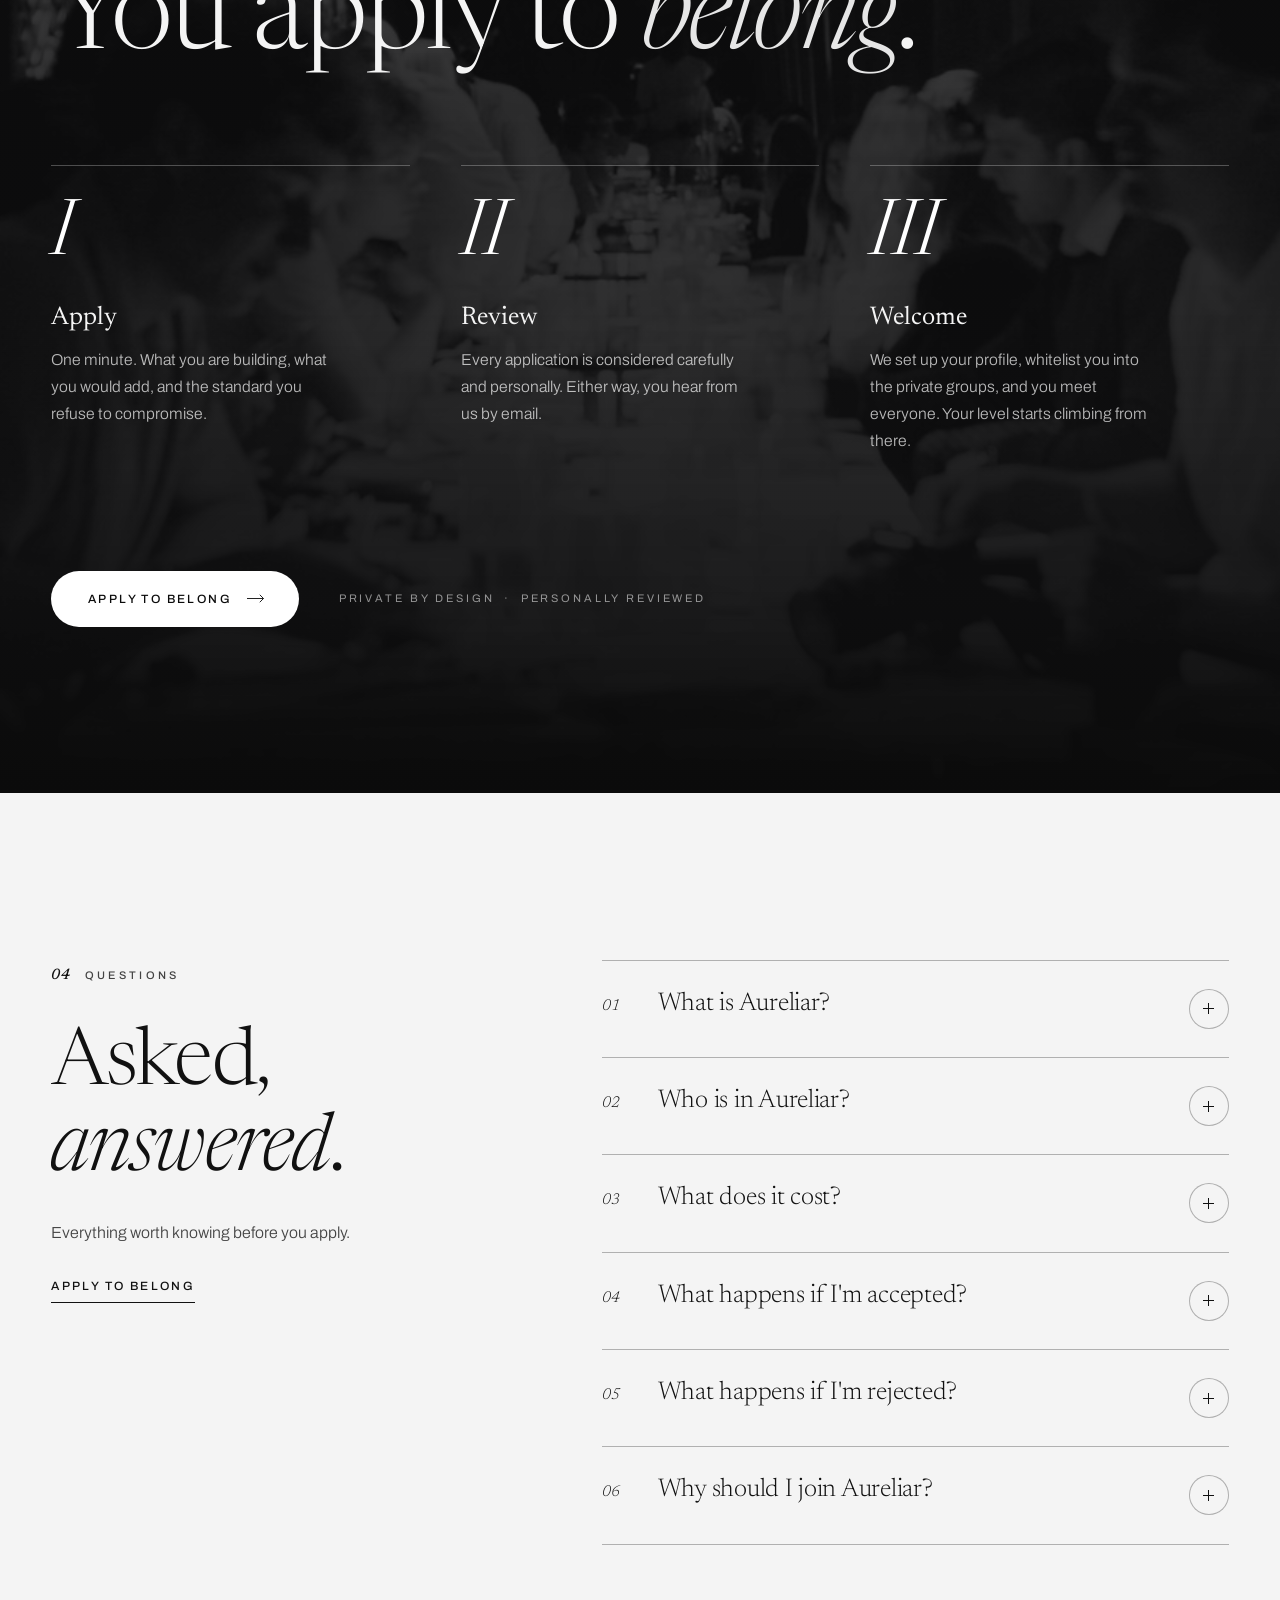
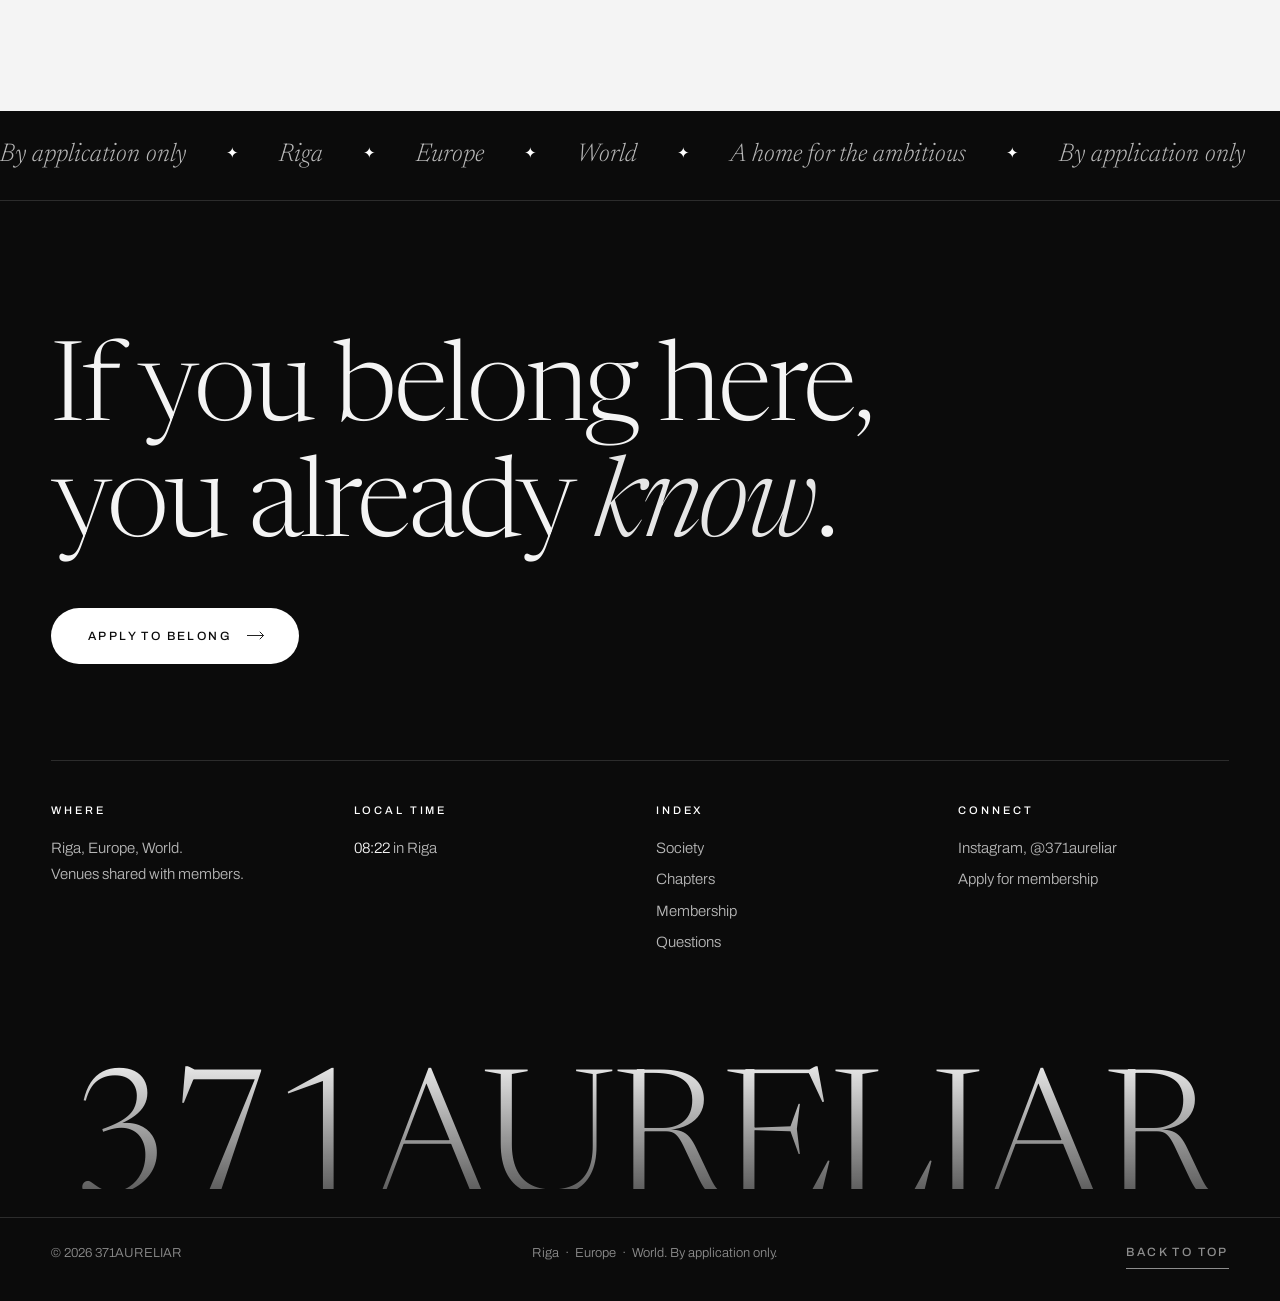
==== commit db812194: "People-led hero cut, chapter galleries replace The Return slideshow - Hero film recut around people " ====
--- a/index.html
+++ b/index.html
@@ -17,8 +17,8 @@
 <link rel="preconnect" href="https://fonts.googleapis.com">
 <link rel="preconnect" href="https://fonts.gstatic.com" crossorigin>
 <link href="https://fonts.googleapis.com/css2?family=Archivo:wght@300;400;500&family=Newsreader:ital,opsz,wght@0,6..72,300..500;1,6..72,300..400&display=swap" rel="stylesheet">
-<link rel="preload" as="image" href="assets/img/hero-poster.jpg?v=2">
-<link rel="stylesheet" href="assets/css/styles.css?v=5">
+<link rel="preload" as="image" href="assets/img/hero-poster.jpg?v=3">
+<link rel="stylesheet" href="assets/css/styles.css?v=6">
 <link rel="stylesheet" href="assets/css/bw.css?v=1">
 <script>document.documentElement.className='js';try{if(sessionStorage.getItem('aur-seen'))document.documentElement.classList.add('is-seen')}catch(e){}</script>
 </head>
@@ -73,9 +73,8 @@
     <ol class="menu__list">
       <li><a href="#society" data-img="assets/img/club-table.jpg"><span class="menu__no">01</span>Society</a></li>
       <li><a href="#chapters" data-img="assets/img/club-beach.jpg"><span class="menu__no">02</span>Chapters</a></li>
-      <li><a href="#the-return" data-img="assets/img/moment-1.jpg"><span class="menu__no">03</span>The Return</a></li>
-      <li><a href="#membership" data-img="assets/img/apply-terrace.jpg"><span class="menu__no">04</span>Membership</a></li>
-      <li><a href="#faq" data-img="assets/img/club-season.jpg"><span class="menu__no">05</span>Questions</a></li>
+      <li><a href="#membership" data-img="assets/img/apply-terrace.jpg"><span class="menu__no">03</span>Membership</a></li>
+      <li><a href="#faq" data-img="assets/img/club-season.jpg"><span class="menu__no">04</span>Questions</a></li>
     </ol>
     <div class="menu__foot">
       <a class="btn" href="apply.html">
@@ -96,10 +95,10 @@
   <!-- ============================================================ hero -->
   <section class="hero" aria-label="Introduction">
     <div class="hero__media" data-parallax="0.18">
-      <video class="hero__video" autoplay muted loop playsinline preload="auto" poster="assets/img/hero-poster.jpg?v=2" data-video>
-        <source src="assets/video/hero-720.mp4?v=2" type="video/mp4" media="(max-width: 900px)">
-        <source src="assets/video/hero.webm?v=2" type="video/webm">
-        <source src="assets/video/hero.mp4?v=2" type="video/mp4">
+      <video class="hero__video" autoplay muted loop playsinline preload="auto" poster="assets/img/hero-poster.jpg?v=3" data-video>
+        <source src="assets/video/hero-720.mp4?v=3" type="video/mp4" media="(max-width: 900px)">
+        <source src="assets/video/hero.webm?v=3" type="video/webm">
+        <source src="assets/video/hero.mp4?v=3" type="video/mp4">
       </video>
     </div>
     <div class="hero__scrim" aria-hidden="true"></div>
@@ -201,31 +200,35 @@
             <span class="pillar__no">Chapter I</span>
             <h3 class="pillar__title">Opening Night</h3>
             <p>The first table.</p>
+            <button class="textlink pillar__open" type="button" data-gallery="opening" aria-haspopup="dialog">View the gallery<span class="pillar__count">01</span></button>
           </li>
           <li class="pillar" data-pillar="1">
             <figure class="pillar__img"><img src="assets/img/club-padel.jpg" alt="Members at the courtside tables while others play padel" loading="lazy"></figure>
             <span class="pillar__no">Chapter II</span>
             <h3 class="pillar__title">Padel Affair</h3>
             <p>An afternoon in motion.</p>
+            <button class="textlink pillar__open" type="button" data-gallery="padel" aria-haspopup="dialog">View the gallery<span class="pillar__count">01</span></button>
           </li>
           <li class="pillar" data-pillar="2">
             <figure class="pillar__img"><img src="assets/img/club-beach-2.jpg" alt="Members gathered on the beach deck, the Baltic Sea behind them" loading="lazy"></figure>
             <span class="pillar__no">Chapter III</span>
             <h3 class="pillar__title">Beach Club</h3>
             <p>A day by the Baltic.</p>
+            <button class="textlink pillar__open" type="button" data-gallery="beach" aria-haspopup="dialog">View the gallery<span class="pillar__count">02</span></button>
           </li>
           <li class="pillar" data-pillar="3">
             <figure class="pillar__img"><img src="assets/img/club-table.jpg" alt="Guests along the long table at ShiYuzu" loading="lazy"></figure>
             <span class="pillar__no">Chapter IV</span>
             <h3 class="pillar__title">The Return</h3>
             <p>Dinner at ShiYuzu.</p>
-            <a class="textlink" href="#the-return">See the evening</a>
+            <button class="textlink pillar__open" type="button" data-gallery="return" aria-haspopup="dialog">View the gallery<span class="pillar__count">13</span></button>
           </li>
           <li class="pillar" data-pillar="4">
             <figure class="pillar__img"><img src="assets/img/club-top100.jpg" alt="Guests in conversation by a tall window at Top 100" loading="lazy"></figure>
             <span class="pillar__no">Chapter V</span>
             <h3 class="pillar__title">Top 100</h3>
             <p>The room, assembled.</p>
+            <button class="textlink pillar__open" type="button" data-gallery="top100" aria-haspopup="dialog">View the gallery<span class="pillar__count">10</span></button>
           </li>
         </ol>
       </div>
@@ -246,50 +249,6 @@
         <span class="line"><span>No <em>performance</em>.</span></span>
       </blockquote>
       <p class="film__cap meta">Chapter IV &nbsp;/&nbsp; The Return, ShiYuzu, Rīga</p>
-    </div>
-  </section>
-
-  <!-- ===================================================== 03 the return -->
-  <section class="moments" id="the-return" aria-label="Chapter IV, The Return">
-    <div class="moments__pin">
-      <div class="moments__head wrap">
-        <div class="label reveal"><span>03</span>Chapter IV, The Return</div>
-        <h2 class="display display--m reveal">Dinner at <em>ShiYuzu</em></h2>
-        <p class="moments__hint meta" aria-hidden="true">Scroll <svg width="18" height="9"><use href="#arrow"></use></svg></p>
-      </div>
-
-      <div class="moments__track" data-htrack tabindex="0" role="group" aria-label="Photographs from The Return">
-        <figure class="shot shot--tall">
-          <div class="shot__img"><img src="assets/img/moment-6.jpg" alt="The venue's glass front, lit at night" loading="lazy"></div>
-          <figcaption><span>Nº 01</span>Arrival</figcaption>
-        </figure>
-        <figure class="shot shot--wide shot--low">
-          <div class="shot__img"><img src="assets/img/moment-2.jpg" alt="The glowing onyx bar" loading="lazy"></div>
-          <figcaption><span>Nº 02</span>The onyx bar</figcaption>
-        </figure>
-        <figure class="shot shot--small">
-          <div class="shot__img"><img src="assets/img/moment-4.jpg" alt="A chef rolling sushi by hand" loading="lazy"></div>
-          <figcaption><span>Nº 03</span>By hand</figcaption>
-        </figure>
-        <figure class="shot shot--tall shot--high">
-          <div class="shot__img"><img src="assets/img/moment-1.jpg" alt="Tataki and tartare served on marble, a ShiYuzu menu beside it" loading="lazy"></div>
-          <figcaption><span>Nº 04</span>The table is set</figcaption>
-        </figure>
-        <figure class="shot shot--wide">
-          <div class="shot__img"><img src="assets/img/moment-5.jpg" alt="A guest raising a glass" loading="lazy"></div>
-          <figcaption><span>Nº 05</span>The first toast</figcaption>
-        </figure>
-        <figure class="shot shot--tall shot--low">
-          <div class="shot__img"><img src="assets/img/moment-3.jpg" alt="Two guests deep in conversation across the table" loading="lazy"></div>
-          <figcaption><span>Nº 06</span>Across the table</figcaption>
-        </figure>
-        <div class="shot shot--end">
-          <p class="display display--s">Then came<br><em>Top 100.</em></p>
-          <a class="textlink" href="#chapters">Chapter V</a>
-        </div>
-      </div>
-
-      <div class="moments__progress" aria-hidden="true"><span data-hprogress></span></div>
     </div>
   </section>
 
@@ -319,7 +278,7 @@
     </div>
   </section>
 
-  <!-- ====================================================== 04 membership -->
+  <!-- ====================================================== 03 membership -->
   <section class="membership" id="membership" aria-label="Membership">
     <div class="membership__bg" aria-hidden="true" data-parallax="0.12">
       <img src="assets/img/wide.jpg" alt="" loading="lazy">
@@ -328,7 +287,7 @@
 
     <div class="wrap membership__inner">
       <header class="sec-head">
-        <div class="label reveal"><span>04</span>Membership</div>
+        <div class="label reveal"><span>03</span>Membership</div>
         <h2 class="display display--xl split-lines">
           <span class="line"><span>You do not apply</span></span>
           <span class="line"><span>for an event.</span></span>
@@ -364,11 +323,11 @@
     </div>
   </section>
 
-  <!-- ============================================================ 05 faq -->
+  <!-- ============================================================ 04 faq -->
   <section class="faq" id="faq" aria-label="Questions">
     <div class="wrap faq__grid">
       <header class="faq__head">
-        <div class="label reveal"><span>05</span>Questions</div>
+        <div class="label reveal"><span>04</span>Questions</div>
         <h2 class="display display--l split-lines">
           <span class="line"><span>Asked,</span></span>
           <span class="line"><span><em>answered</em>.</span></span>
@@ -468,7 +427,63 @@
   </div>
 </footer>
 
+<!-- ============================================== chapter galleries -->
+<div class="gallery" id="gallery" role="dialog" aria-modal="true" aria-labelledby="gallery-title" aria-hidden="true" inert>
+  <div class="gallery__body" data-lenis-prevent>
+    <header class="gallery__head wrap">
+      <div>
+        <span class="gallery__no" data-gallery-no></span>
+        <h2 class="gallery__title" id="gallery-title" data-gallery-title></h2>
+        <p class="gallery__sub" data-gallery-sub></p>
+      </div>
+      <div class="gallery__side">
+        <span class="gallery__count meta" data-gallery-count></span>
+        <button class="btn btn--sm btn--glass gallery__close" type="button" data-gallery-close><span>Close</span></button>
+      </div>
+    </header>
+    <div class="gallery__grid wrap" data-gallery-grid></div>
+  </div>
+</div>
+
+<template data-set="opening" data-no="Chapter I" data-title="Opening Night" data-sub="The first table.">
+  <img src="assets/img/club-opening.jpg" alt="Two members dancing, hands raised, on Opening Night">
+</template>
+<template data-set="padel" data-no="Chapter II" data-title="Padel Affair" data-sub="An afternoon in motion.">
+  <img src="assets/img/club-padel.jpg" alt="Members at the courtside tables while others play padel">
+</template>
+<template data-set="beach" data-no="Chapter III" data-title="Beach Club" data-sub="A day by the Baltic.">
+  <img src="assets/img/club-beach-2.jpg" alt="Members gathered on the beach deck, the Baltic Sea behind them">
+  <img src="assets/img/club-beach.jpg" alt="Members relaxing on the beach deck in the sun">
+</template>
+<template data-set="return" data-no="Chapter IV" data-title="The Return" data-sub="Dinner at ShiYuzu.">
+  <img src="assets/img/club-table.jpg" alt="Guests along the long table at ShiYuzu">
+  <img src="assets/img/moment-3.jpg" alt="Two guests deep in conversation across the table">
+  <img src="assets/img/club-circle.jpg" alt="Members talking under the flower arch on the terrace">
+  <img src="assets/img/ambassador.jpg" alt="A guest mid-conversation at the table">
+  <img src="assets/img/club-court.jpg" alt="Members laughing together over dinner">
+  <img src="assets/img/apply-group.jpg" alt="Members talking on the terrace at night">
+  <img src="assets/img/founders-table.jpg" alt="The long candlelit table, members seated along both sides">
+  <img src="assets/img/club-season.jpg" alt="A member laughing beside the flower arch">
+  <img src="assets/img/apply.jpg" alt="Two guests in conversation at the table">
+  <img src="assets/img/wide.jpg" alt="Guests at the long table, the room in warm light">
+  <img src="assets/img/moment-6.jpg" alt="The venue's glass front, lit at night">
+  <img src="assets/img/moment-4.jpg" alt="A chef rolling sushi by hand">
+  <img src="assets/img/moment-1.jpg" alt="Tataki and tartare served on marble">
+</template>
+<template data-set="top100" data-no="Chapter V" data-title="Top 100" data-sub="The room, assembled.">
+  <img src="assets/img/gallery/top100-01.jpg" alt="Two members in black tie seated by a tall window" width="1600" height="900">
+  <img src="assets/img/gallery/top100-02.jpg" alt="A guest in a red dress looking across the room" width="1600" height="900">
+  <img src="assets/img/gallery/top100-03.jpg" alt="The bartender at work behind the bar" width="1600" height="900">
+  <img src="assets/img/gallery/top100-04.jpg" alt="A member in profile at the bar" width="1600" height="900">
+  <img src="assets/img/gallery/top100-06.jpg" alt="A member taking a drink by the window" width="1600" height="900">
+  <img src="assets/img/gallery/top100-07.jpg" alt="Guests in conversation by a tall window" width="1600" height="900">
+  <img src="assets/img/gallery/top100-08.jpg" alt="Members gathered in the room" width="1600" height="900">
+  <img src="assets/img/gallery/top100-10.jpg" alt="A member addressing the room, guests gathered around" width="1600" height="900">
+  <img src="assets/img/gallery/top100-05.jpg" alt="The spread laid out on marble" width="1600" height="900">
+  <img src="assets/img/gallery/top100-09.jpg" alt="A cocktail set down on the bar" width="1600" height="900">
+</template>
+
 <script src="assets/js/vendor/lenis.min.js" defer></script>
-<script src="assets/js/main.js?v=4" defer></script>
+<script src="assets/js/main.js?v=5" defer></script>
 </body>
 </html>
--- a/assets/css/styles.css
+++ b/assets/css/styles.css
@@ -59,6 +59,7 @@
   --z-copy:  3;
   --z-menu:  95;
   --z-head:  100;
+  --z-gallery: 200;
   --z-grain: 250;
   --z-curtain: 300;
 }
@@ -774,6 +775,7 @@
 .club__count span { color: var(--gold); }
 
 .pillar {
+  position: relative;
   padding-block: clamp(2.5rem, 4vw, 3.5rem);
   border-top: 1px solid var(--hair-ink);
   transition: opacity 0.6s var(--ease);
@@ -785,6 +787,7 @@
     display: flex; flex-direction: column; justify-content: center;
     opacity: 0.28;
   }
+  .pillar:not(.is-active):hover { opacity: 0.6; }
   .pillar.is-active { opacity: 1; }
   .pillar:last-child { min-height: 62vh; }
 }
@@ -805,6 +808,17 @@
   letter-spacing: -0.03em;
 }
 .pillar p { max-width: 38ch; color: var(--on-ink-dim); font-size: 1.02rem; }
+
+/* the whole chapter is the hit area for its gallery */
+.pillar__open { display: inline-flex; align-items: baseline; gap: 0.75rem; margin-top: 1.5rem; }
+.pillar__open::after { content: ""; position: absolute; inset: 0; }
+.pillar__count {
+  font-family: var(--serif); font-style: italic; font-weight: 400;
+  font-size: 0.95rem; letter-spacing: 0; text-transform: none;
+  color: var(--gold);
+}
+.pillar__title { transition: color 0.4s var(--ease); }
+.pillar:hover .pillar__title { color: var(--gold-soft); }
 
 /* -------------------------------------------------------------- film --- */
 
@@ -857,94 +871,78 @@
 }
 .film.is-open .film__cap { opacity: 1; }
 
-/* ----------------------------------------------------------- moments --- */
-
-.moments { position: relative; background: var(--ink); }
-
-.moments__pin {
-  padding-block: clamp(4rem, 8vw, 6rem);
+/* ----------------------------------------------------------- gallery --- */
+
+.gallery {
+  position: fixed; inset: 0; z-index: var(--z-gallery);
+  background: var(--ink);
+  color: var(--on-ink);
+  clip-path: inset(100% 0 0 0);
+  visibility: hidden;
+  transition: clip-path 0.9s var(--ease-io), visibility 0s linear 0.9s;
+}
+body.is-gallery .gallery {
+  clip-path: inset(0 0 0 0);
+  visibility: visible;
+  transition: clip-path 0.9s var(--ease-io);
+}
+
+.gallery__body {
+  height: 100%;
+  overflow-y: auto;
+  overscroll-behavior: contain;
+  padding-bottom: clamp(3rem, 8vw, 6rem);
+}
+
+.gallery__close {
+  position: fixed; z-index: 2;
+  top: clamp(1rem, 2.2vw, 1.6rem); right: var(--gutter);
+}
+
+.gallery__head {
+  display: grid;
+  gap: 1.25rem;
+  padding-top: clamp(5.5rem, 11vw, 9rem);
+  padding-bottom: clamp(1.75rem, 3.5vw, 2.75rem);
+  margin-bottom: clamp(1.5rem, 3vw, 2.5rem);
+  border-bottom: 1px solid var(--hair-ink);
+}
+@media (min-width: 640px) { .gallery__head { grid-template-columns: 1fr auto; align-items: end; } }
+
+.gallery__no { font-family: var(--serif); font-style: italic; font-size: 1.05rem; color: var(--gold); }
+.gallery__title {
+  margin: 0.5rem 0 0.75rem;
+  font-family: var(--serif); font-weight: 300;
+  font-size: clamp(2.6rem, 6vw, 5.6rem);
+  line-height: 0.98;
+  letter-spacing: -0.03em;
+}
+.gallery__sub { color: var(--on-ink-dim); }
+.gallery__count { color: var(--on-ink-faint); }
+
+.gallery__grid { column-gap: clamp(0.75rem, 1.5vw, 1.5rem); }
+@media (min-width: 640px) { .gallery__grid { columns: 2; } }
+@media (min-width: 1100px) { .gallery__grid { columns: 3; } }
+.gallery__grid[data-n="1"] { columns: 1; }
+.gallery__grid[data-n="1"] .gallery__item { max-width: 52rem; }
+.gallery__grid[data-n="2"] { columns: 2; }
+@media (max-width: 639px) { .gallery__grid[data-n="2"] { columns: 1; } }
+
+.gallery__item {
+  break-inside: avoid;
+  margin: 0 0 clamp(0.75rem, 1.5vw, 1.5rem);
   overflow: hidden;
-}
-
-.moments__head {
-  display: grid;
-  gap: 1rem;
-  margin-bottom: clamp(2.5rem, 5vh, 4rem);
-}
-.moments__head .label { margin-bottom: 0.25rem; }
-.moments__hint { display: none; align-items: center; gap: 0.8rem; color: var(--on-ink-faint); }
-
-.moments__track {
-  display: flex;
-  align-items: flex-start;
-  gap: clamp(1rem, 2.5vw, 2.5rem);
-  padding-inline: var(--gutter);
-  overflow-x: auto;
-  scroll-snap-type: x mandatory;
-  scrollbar-width: none;
-  outline-offset: -4px;
-}
-.moments__track::-webkit-scrollbar { display: none; }
-
-.shot { flex: 0 0 auto; scroll-snap-align: start; margin: 0; }
-.shot__img { overflow: hidden; background: var(--ink-3); }
-.shot__img img { width: 100%; height: 100%; object-fit: cover; transform: scale(1.12); }
-.shot figcaption {
-  display: flex; gap: 1rem;
-  margin-top: 0.9rem;
-  font-size: 0.75rem; letter-spacing: 0.04em; color: var(--on-ink-dim);
-}
-.shot figcaption span { font-family: var(--serif); font-style: italic; color: var(--gold); }
-
-.shot--tall  .shot__img { width: 68vw; aspect-ratio: 4 / 5; }
-.shot--wide  .shot__img { width: 82vw; aspect-ratio: 3 / 2; }
-.shot--small .shot__img { width: 52vw; aspect-ratio: 4 / 5; }
-.shot--end {
-  width: 70vw;
-  align-self: center;
-  display: grid; gap: 1.5rem; justify-items: start;
-}
-
-.moments__progress { display: none; }
-
-@media (min-width: 900px) {
-  /* desktop: the section pins and the track travels sideways with scroll */
-  html.js .moments.is-pinned .moments__pin {
-    position: sticky; top: 0;
-    height: 100svh;
-    display: flex; flex-direction: column; justify-content: center;
-    padding-block: calc(var(--head-h) + 1rem) 2rem;
-  }
-  html.js .moments.is-pinned .moments__track {
-    overflow: visible;
-    scroll-snap-type: none;
-    will-change: transform;
-    padding-right: 12vw;
-  }
-  .moments__head { grid-template-columns: 1fr auto; align-items: end; }
-  .moments__head .label { grid-column: 1 / -1; }
-  .moments__hint { display: inline-flex; }
-
-  .shot--tall  .shot__img { width: auto; height: 48vh; }
-  .shot--wide  .shot__img { width: auto; height: 36vh; }
-  .shot--small .shot__img { width: auto; height: 30vh; }
-  .shot--low  { margin-top: 9vh; }
-  .shot--high { margin-top: -2vh; }
-  .shot--small { margin-top: 15vh; }
-  .shot--end { width: 30vw; margin-left: 4vw; }
-
-  html.js .moments.is-pinned .moments__progress {
-    display: block;
-    position: absolute; left: var(--gutter); right: var(--gutter); bottom: 1.5rem;
-    height: 1px; background: var(--hair-ink);
-  }
-  .moments__progress span {
-    position: absolute; inset: 0;
-    background: var(--gold);
-    transform-origin: left;
-    transform: scaleX(var(--hp, 0));
-  }
-}
+  background: var(--ink-3);
+}
+.gallery__item:not(.is-loaded) { aspect-ratio: 4 / 5; }
+.gallery__item img {
+  width: 100%; height: auto;
+  opacity: 0;
+  transform: scale(1.05);
+  transition: opacity 0.8s var(--ease), transform 1.3s var(--ease-p);
+  transition-delay: calc(var(--i, 0) * 70ms);
+}
+.gallery__item.is-loaded img { opacity: 1; transform: none; }
 
 /* ------------------------------------------------------ introduction --- */
 
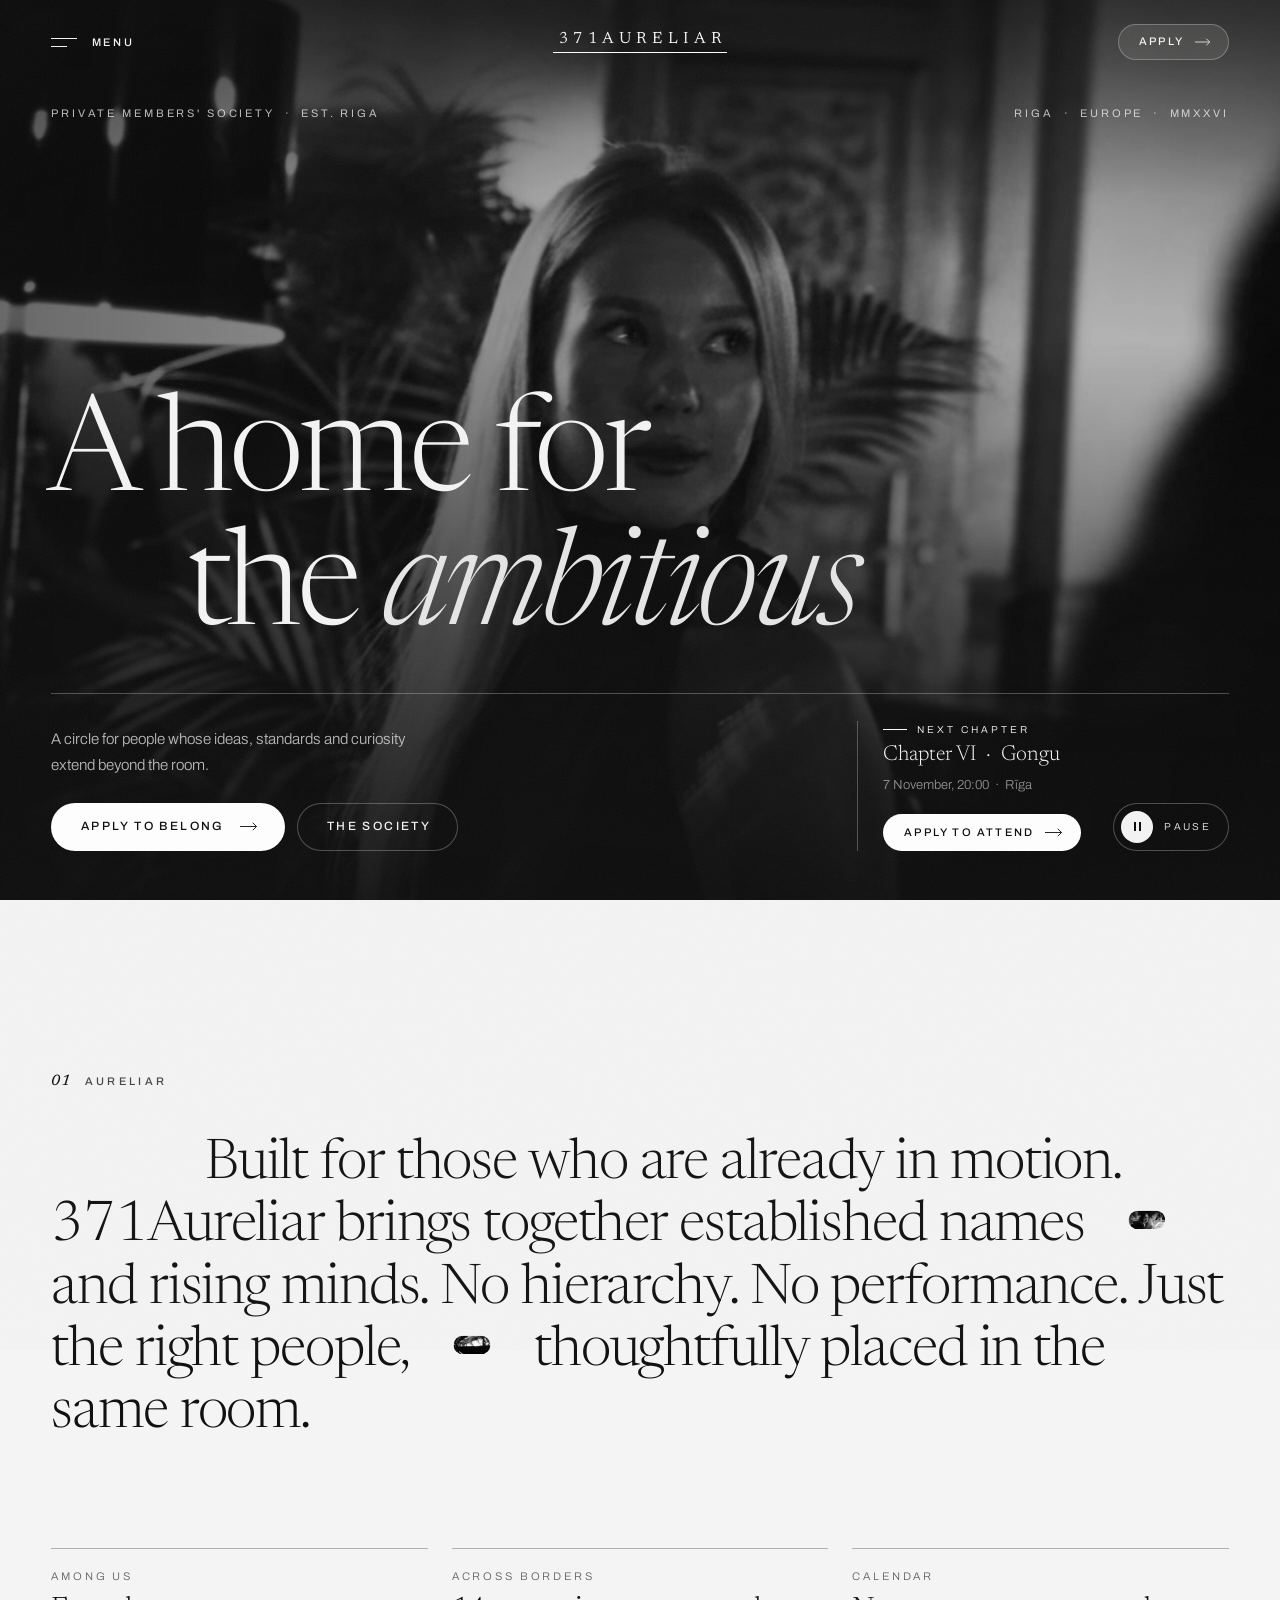
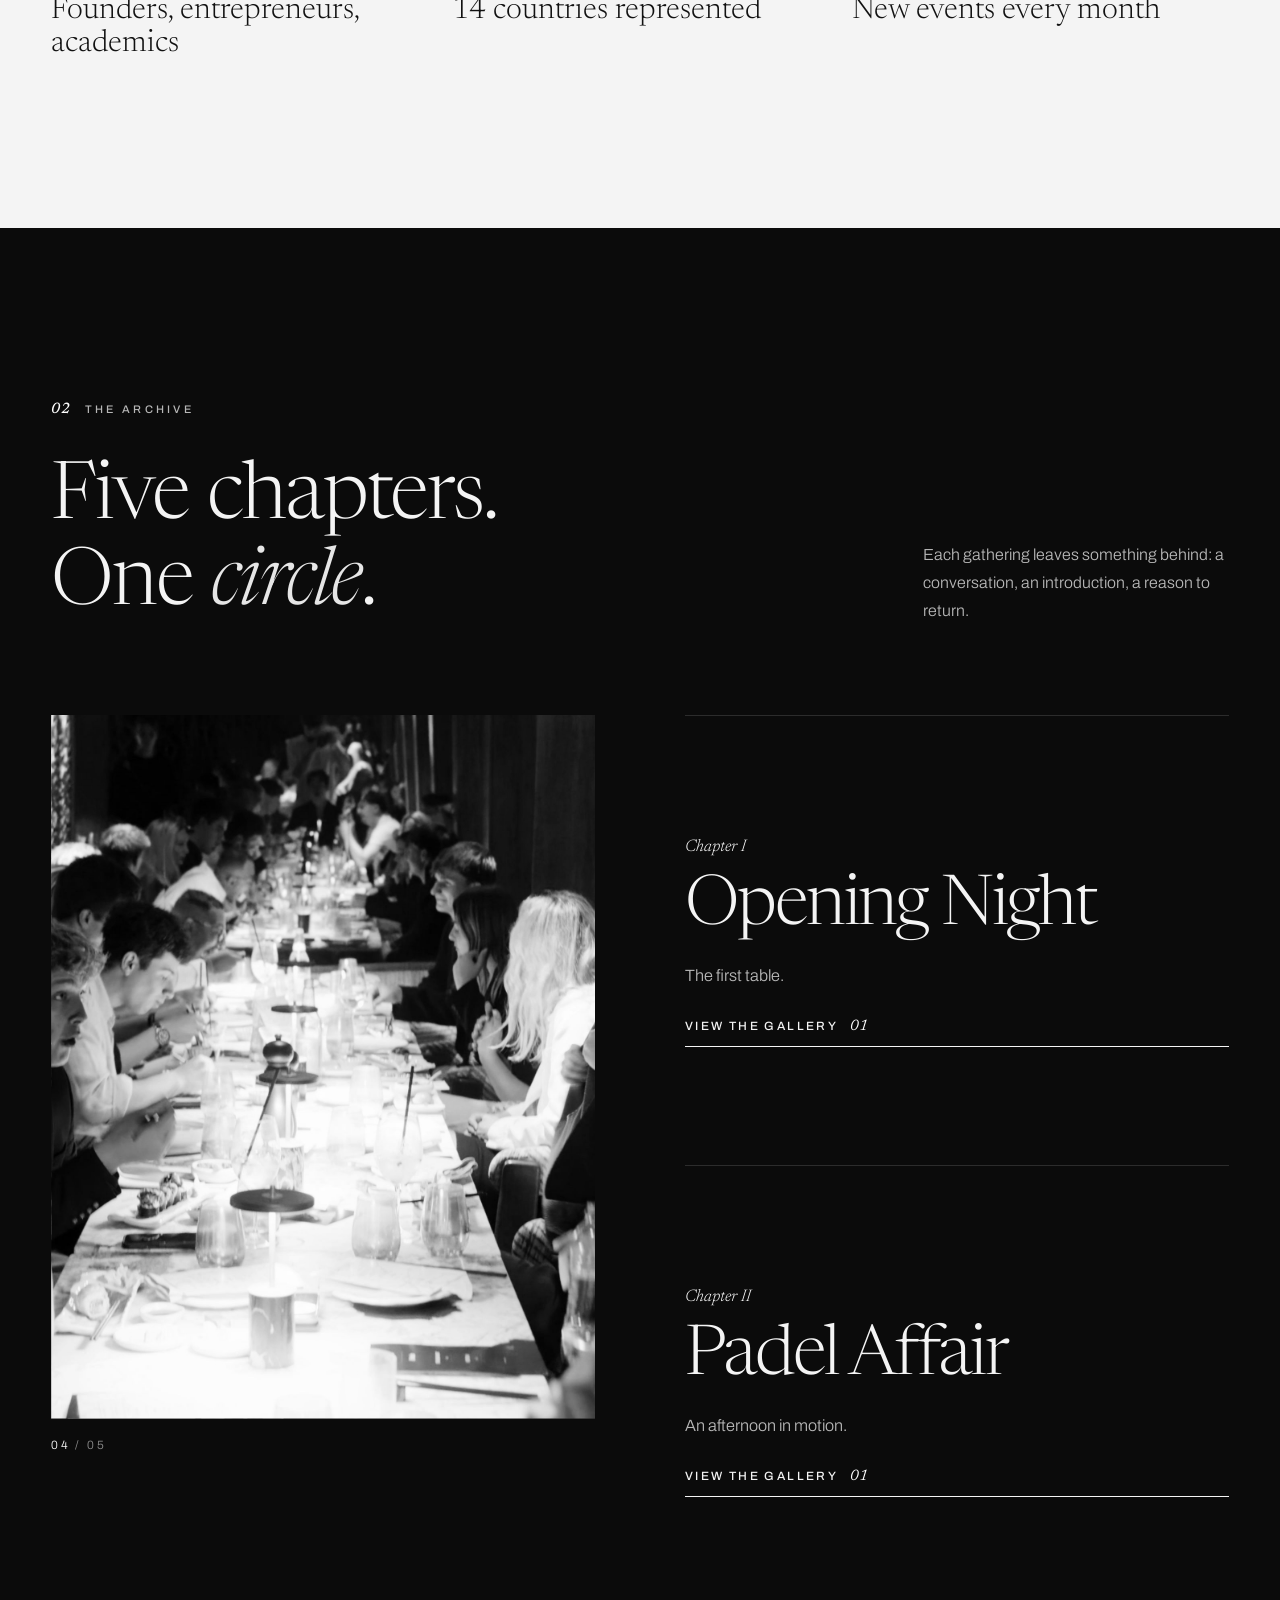
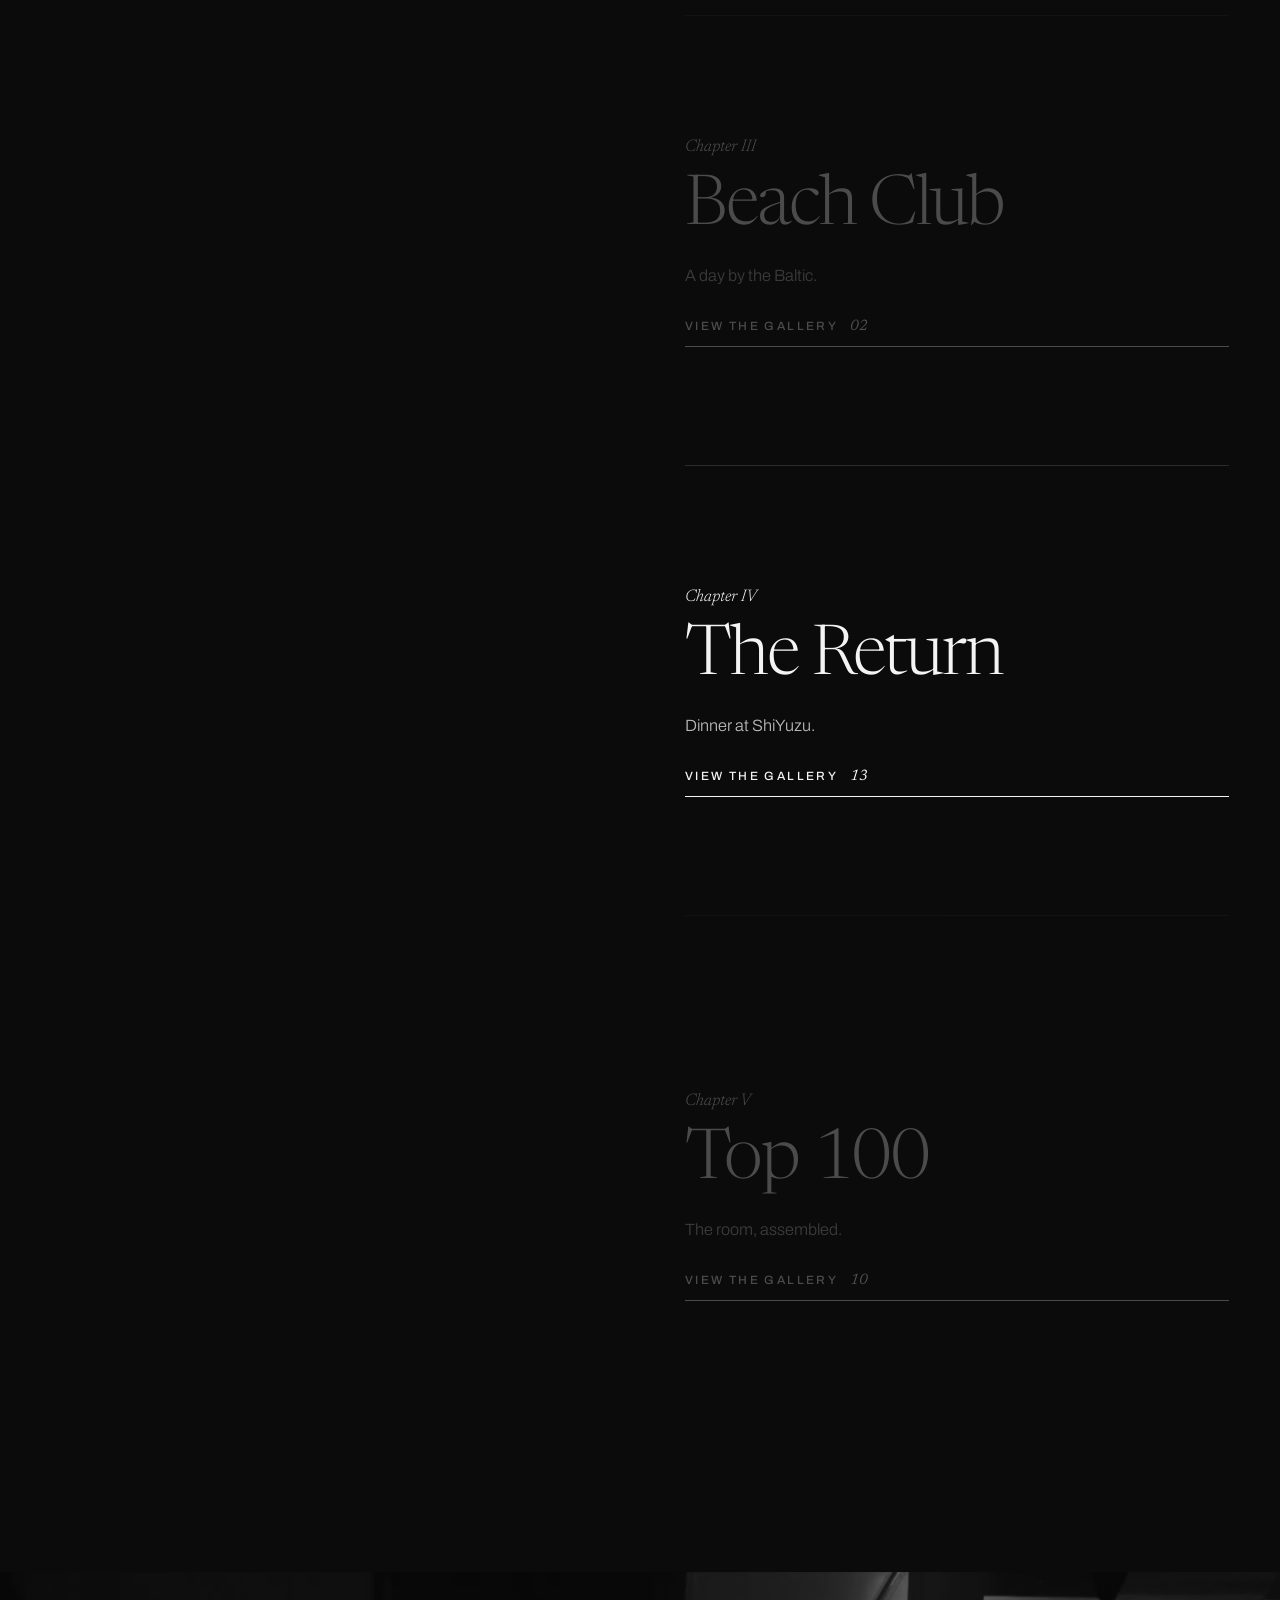
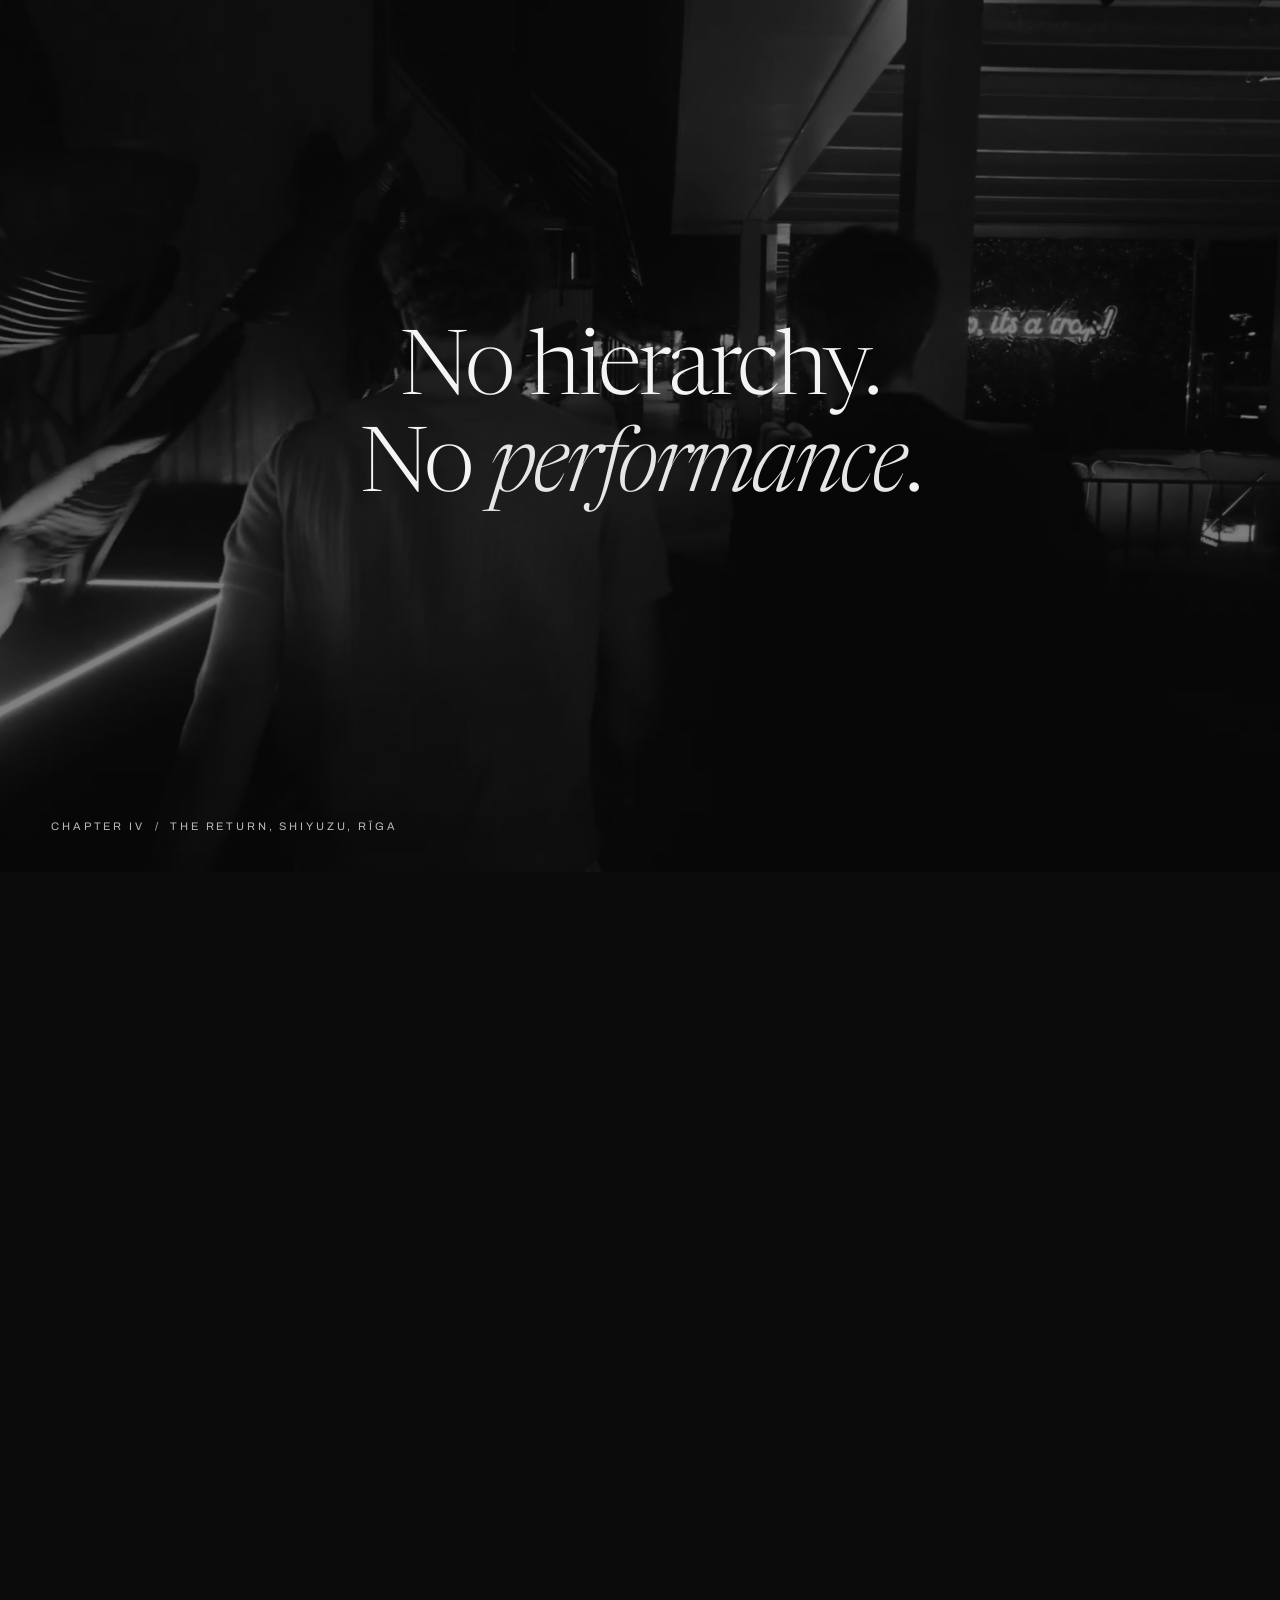
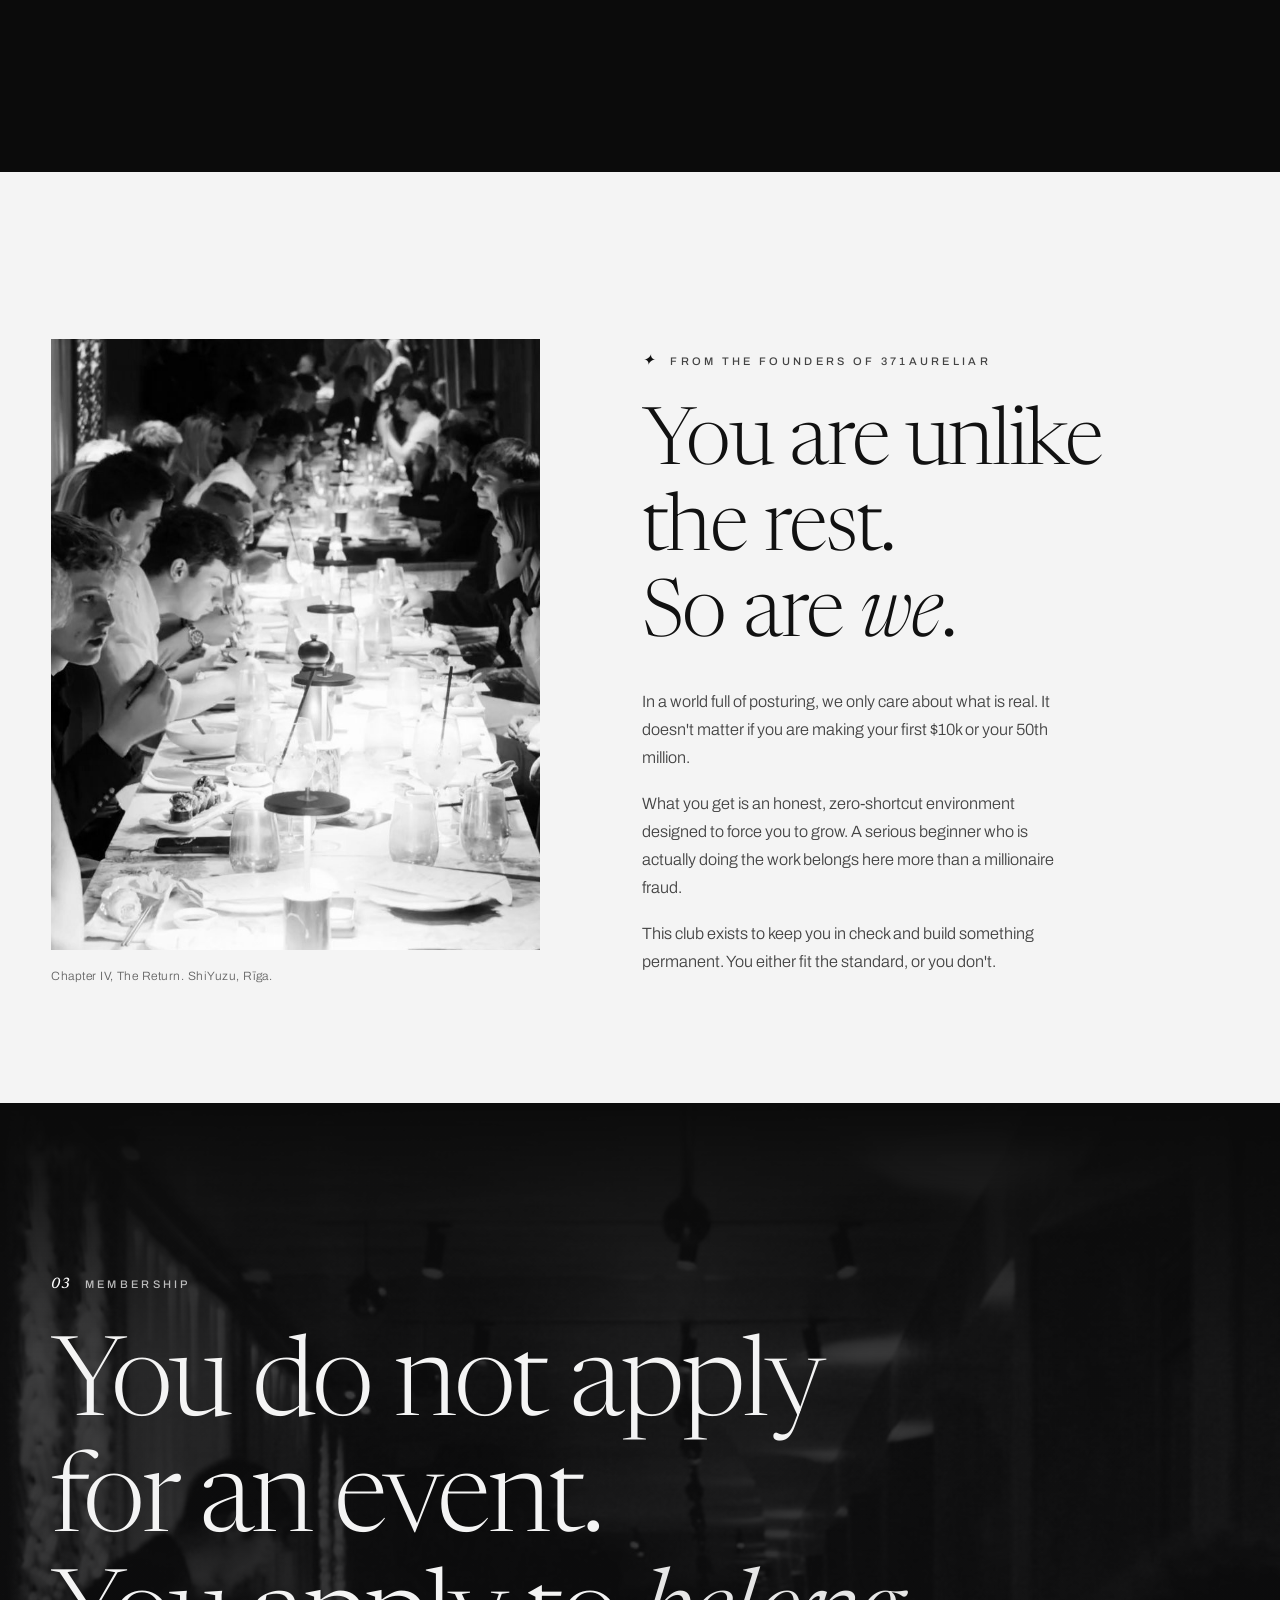
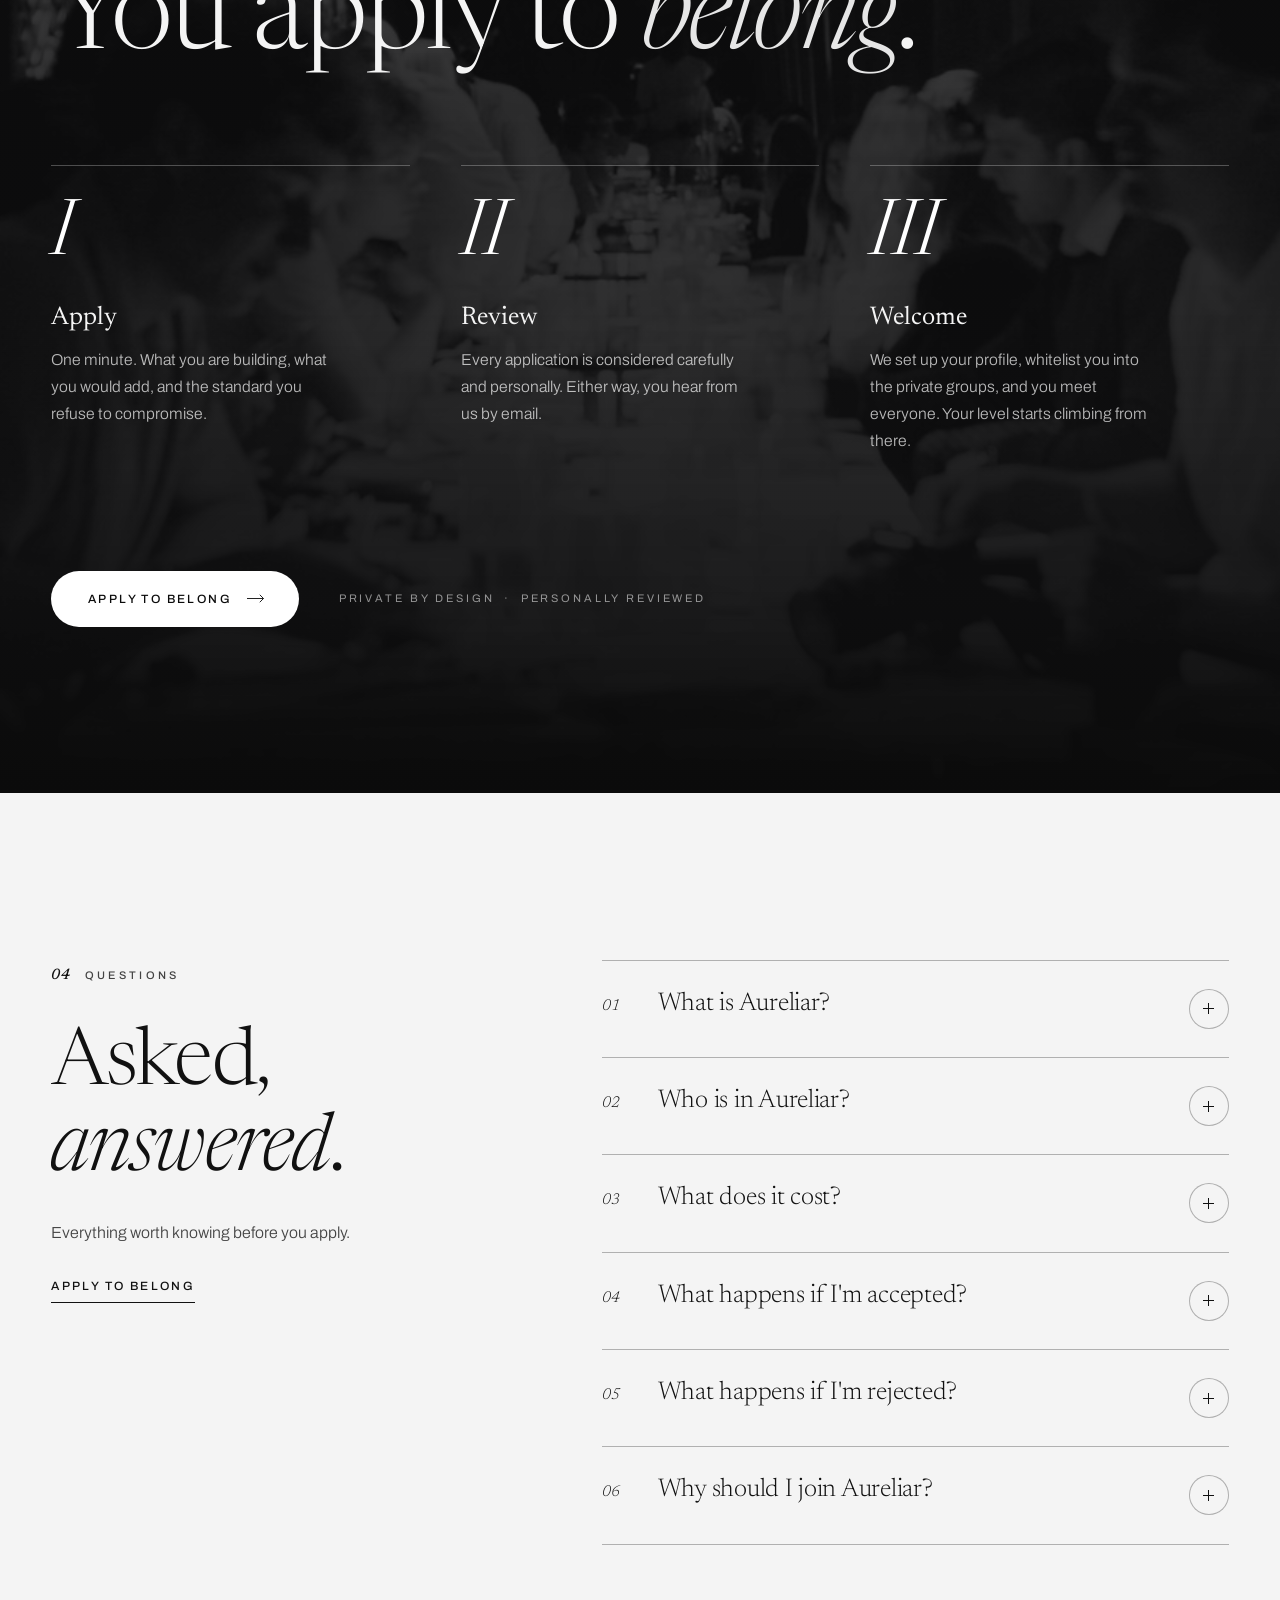
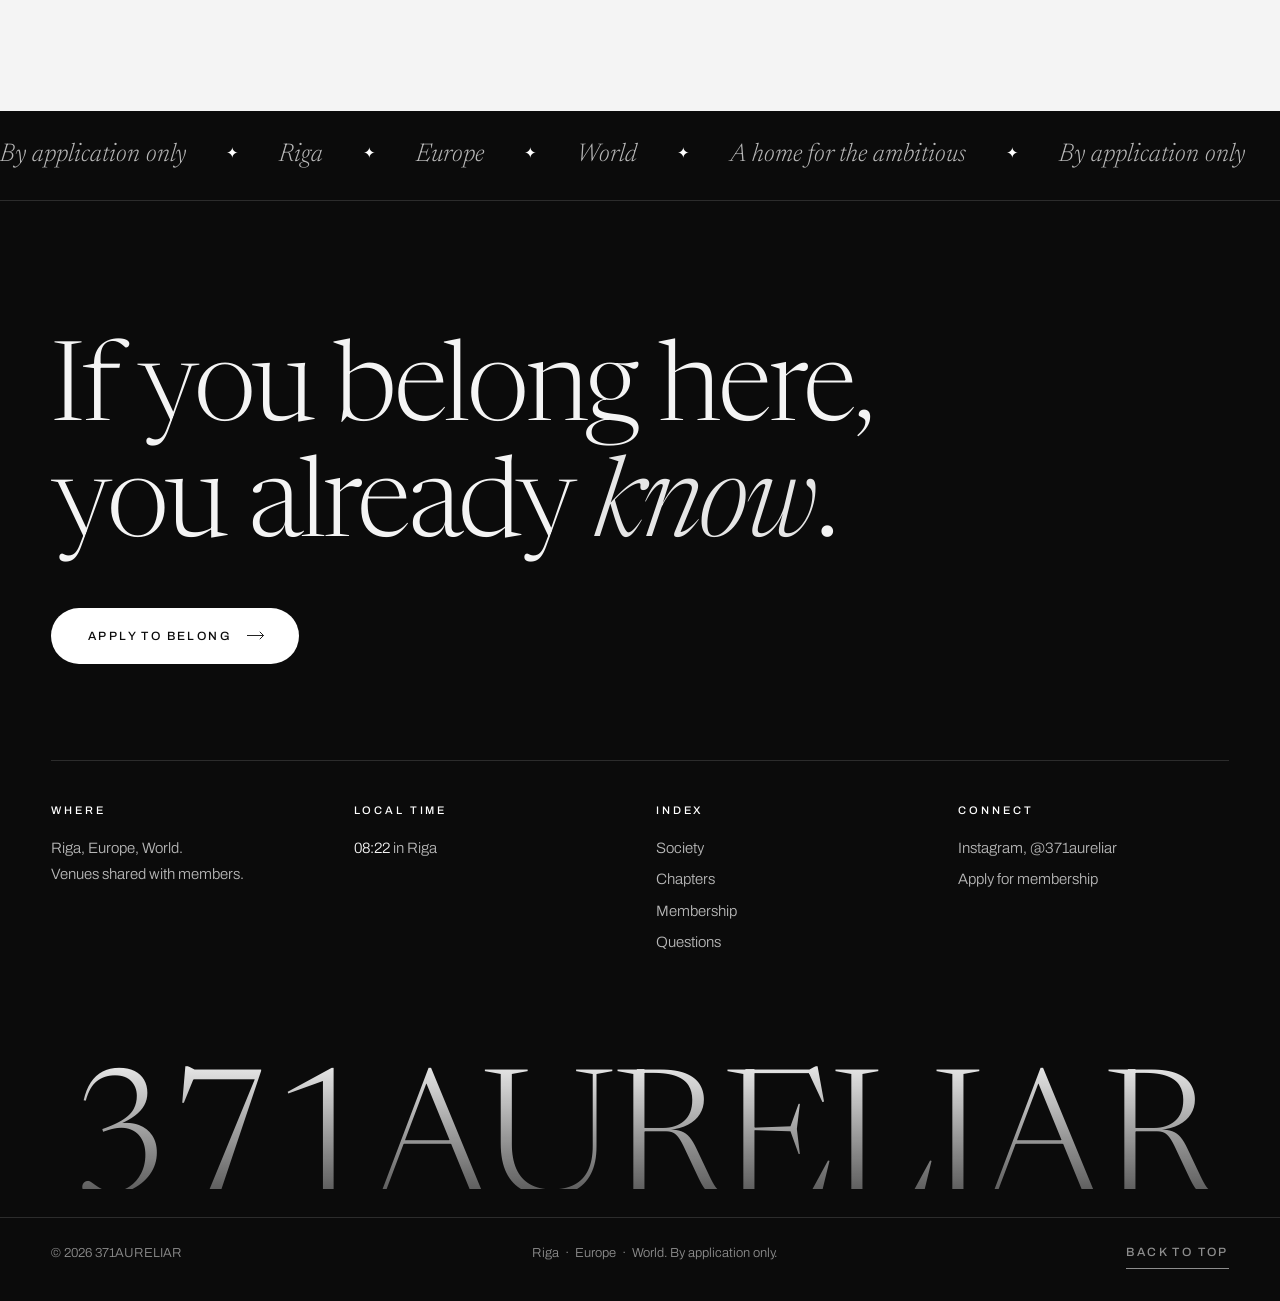
==== commit a6f3458a: "Hero: add Chapter VI at Gongu, 7 November 20:00, with apply button Co-Authored-By: Claude Opus 5.5 <" ====
--- a/index.html
+++ b/index.html
@@ -18,7 +18,7 @@
 <link rel="preconnect" href="https://fonts.gstatic.com" crossorigin>
 <link href="https://fonts.googleapis.com/css2?family=Archivo:wght@300;400;500&family=Newsreader:ital,opsz,wght@0,6..72,300..500;1,6..72,300..400&display=swap" rel="stylesheet">
 <link rel="preload" as="image" href="assets/img/hero-poster.jpg?v=3">
-<link rel="stylesheet" href="assets/css/styles.css?v=6">
+<link rel="stylesheet" href="assets/css/styles.css?v=7">
 <link rel="stylesheet" href="assets/css/bw.css?v=1">
 <script>document.documentElement.className='js';try{if(sessionStorage.getItem('aur-seen'))document.documentElement.classList.add('is-seen')}catch(e){}</script>
 </head>
@@ -127,6 +127,15 @@
         </div>
 
         <div class="hero__now" data-intro style="--i:6">
+          <div class="hero__next">
+            <span class="hero__now-label">Next chapter</span>
+            <p class="hero__now-title">Chapter VI &nbsp;·&nbsp; Gongu</p>
+            <p class="hero__now-sub"><time datetime="2026-11-07T20:00">7 November, 20:00</time> &nbsp;·&nbsp; Rīga</p>
+            <a class="btn btn--sm hero__next-cta" href="apply.html">
+              <span>Apply to attend</span>
+              <svg width="18" height="9" aria-hidden="true"><use href="#arrow"></use></svg>
+            </a>
+          </div>
           <button class="vid-toggle" type="button" data-video-toggle aria-label="Pause film">
             <span class="vid-toggle__icon" aria-hidden="true"></span>
             <span class="vid-toggle__text">Pause</span>
--- a/assets/css/styles.css
+++ b/assets/css/styles.css
@@ -611,9 +611,25 @@
 .hero__lede p { max-width: 44ch; color: var(--on-ink-dim); font-size: clamp(0.95rem, 1.1vw, 1.05rem); }
 .hero__ctas { display: flex; flex-wrap: wrap; gap: 0.75rem; }
 
-.hero__now { display: flex; justify-content: flex-end; }
-
-.vid-toggle { grid-column: 2; grid-row: 1 / span 3; }
+.hero__now { display: flex; justify-content: flex-end; align-items: end; gap: 2rem; }
+
+/* upcoming event, beside the video toggle */
+.hero__next { display: grid; gap: 0.3rem; justify-items: start; }
+@media (min-width: 900px) {
+  .hero__next { padding-left: clamp(1.25rem, 2vw, 2rem); border-left: 1px solid var(--hair-ink-2); }
+}
+.hero__now-label {
+  font-size: 0.625rem; letter-spacing: 0.3em; text-transform: uppercase; color: var(--gold);
+  display: inline-flex; align-items: center; gap: 0.6rem;
+}
+.hero__now-label::before { content: ""; width: 1.5rem; height: 1px; background: var(--gold); }
+.hero__now-title { font-family: var(--serif); font-size: 1.35rem; line-height: 1.2; }
+.hero__now-sub { font-size: 0.8125rem; color: var(--on-ink-faint); }
+.hero__next-cta { margin-top: 0.85rem; }
+
+@media (max-width: 899px) {
+  .hero__now { justify-content: space-between; }
+}
 
 .vid-toggle {
   display: inline-flex; align-items: center; gap: 0.7rem;
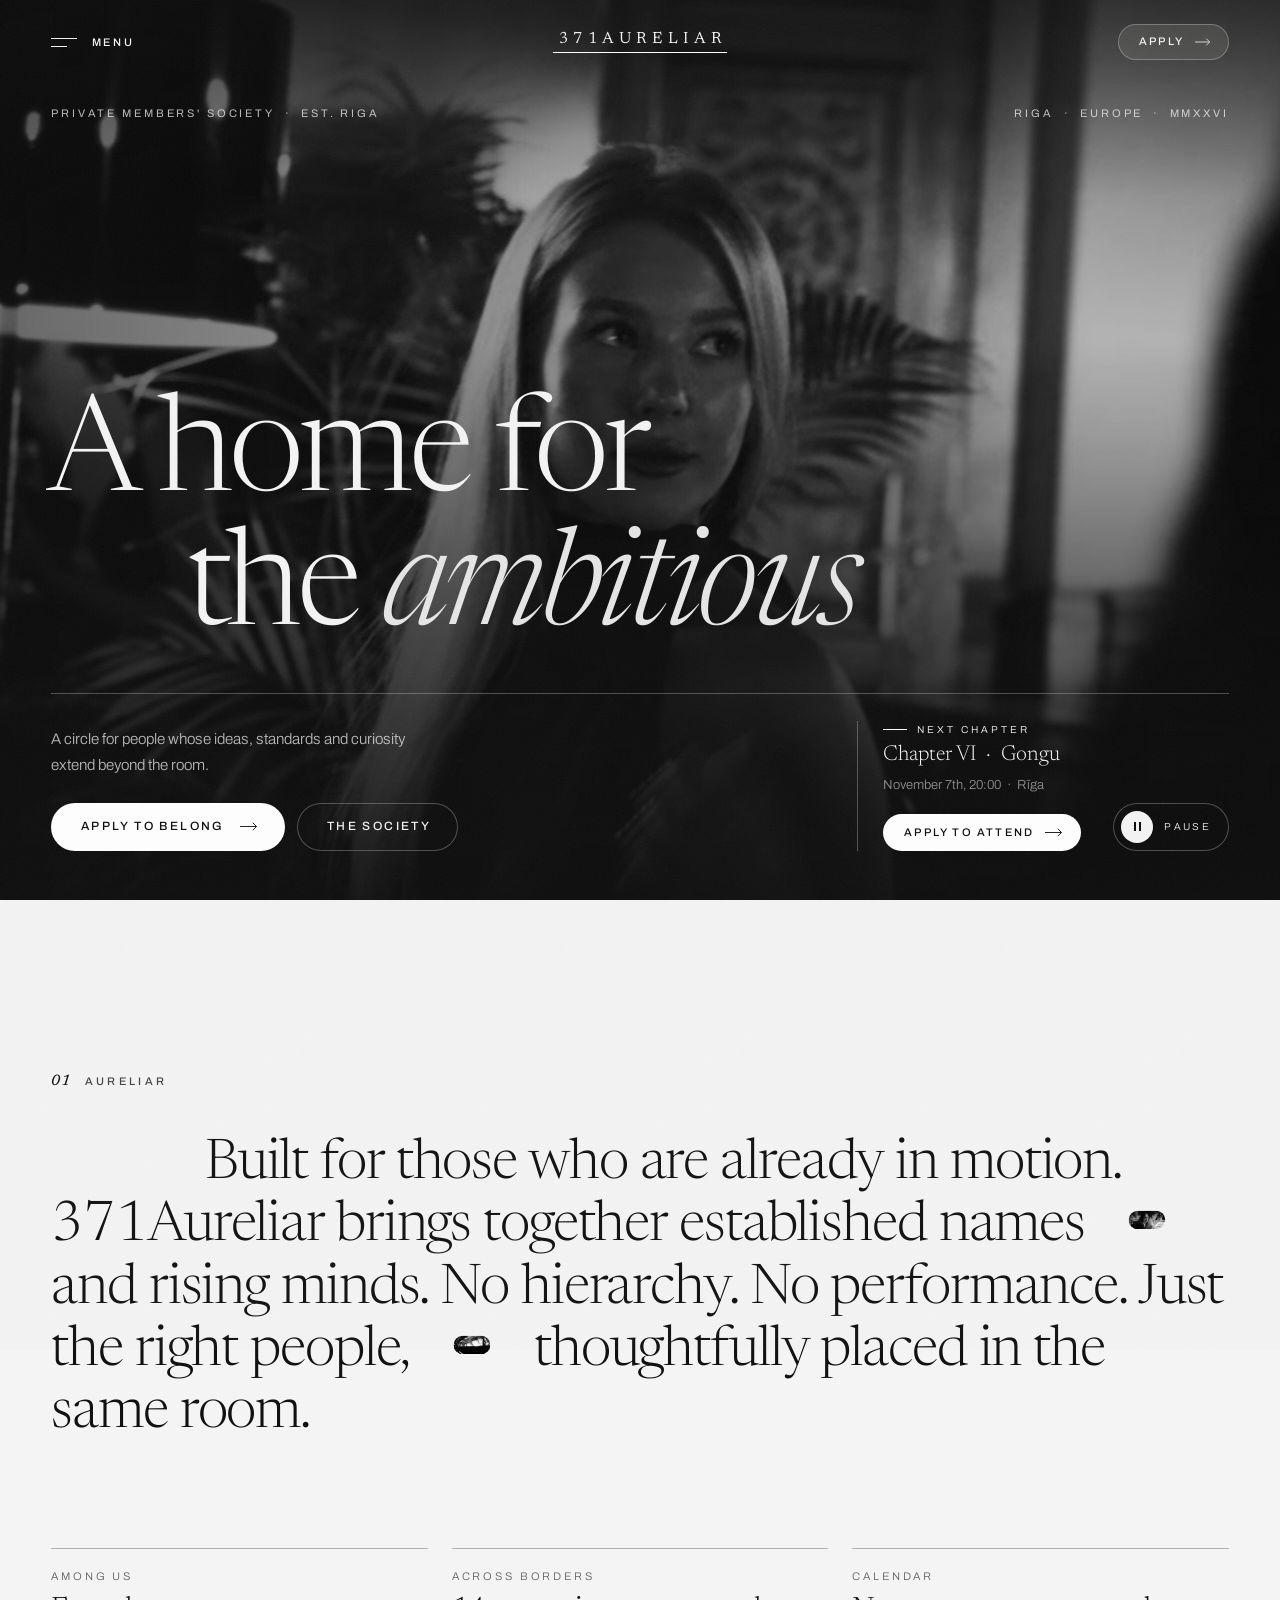
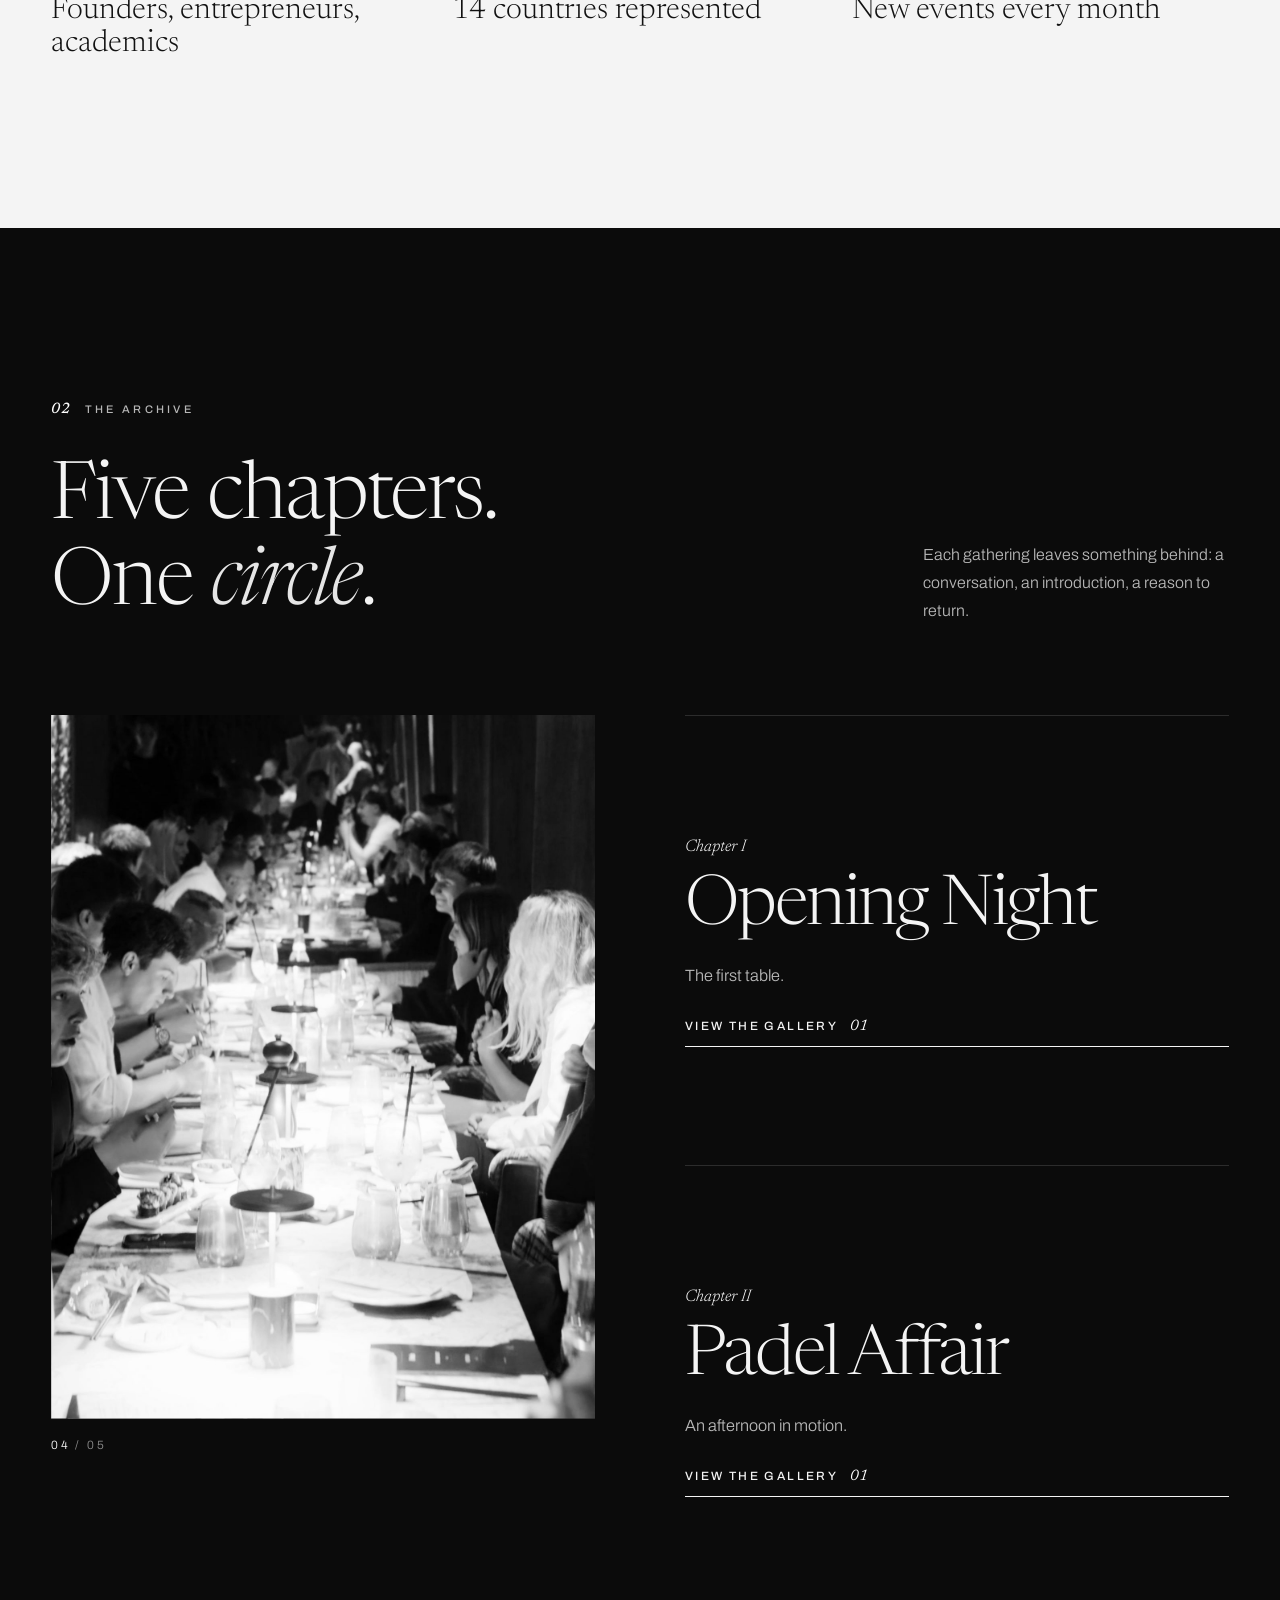
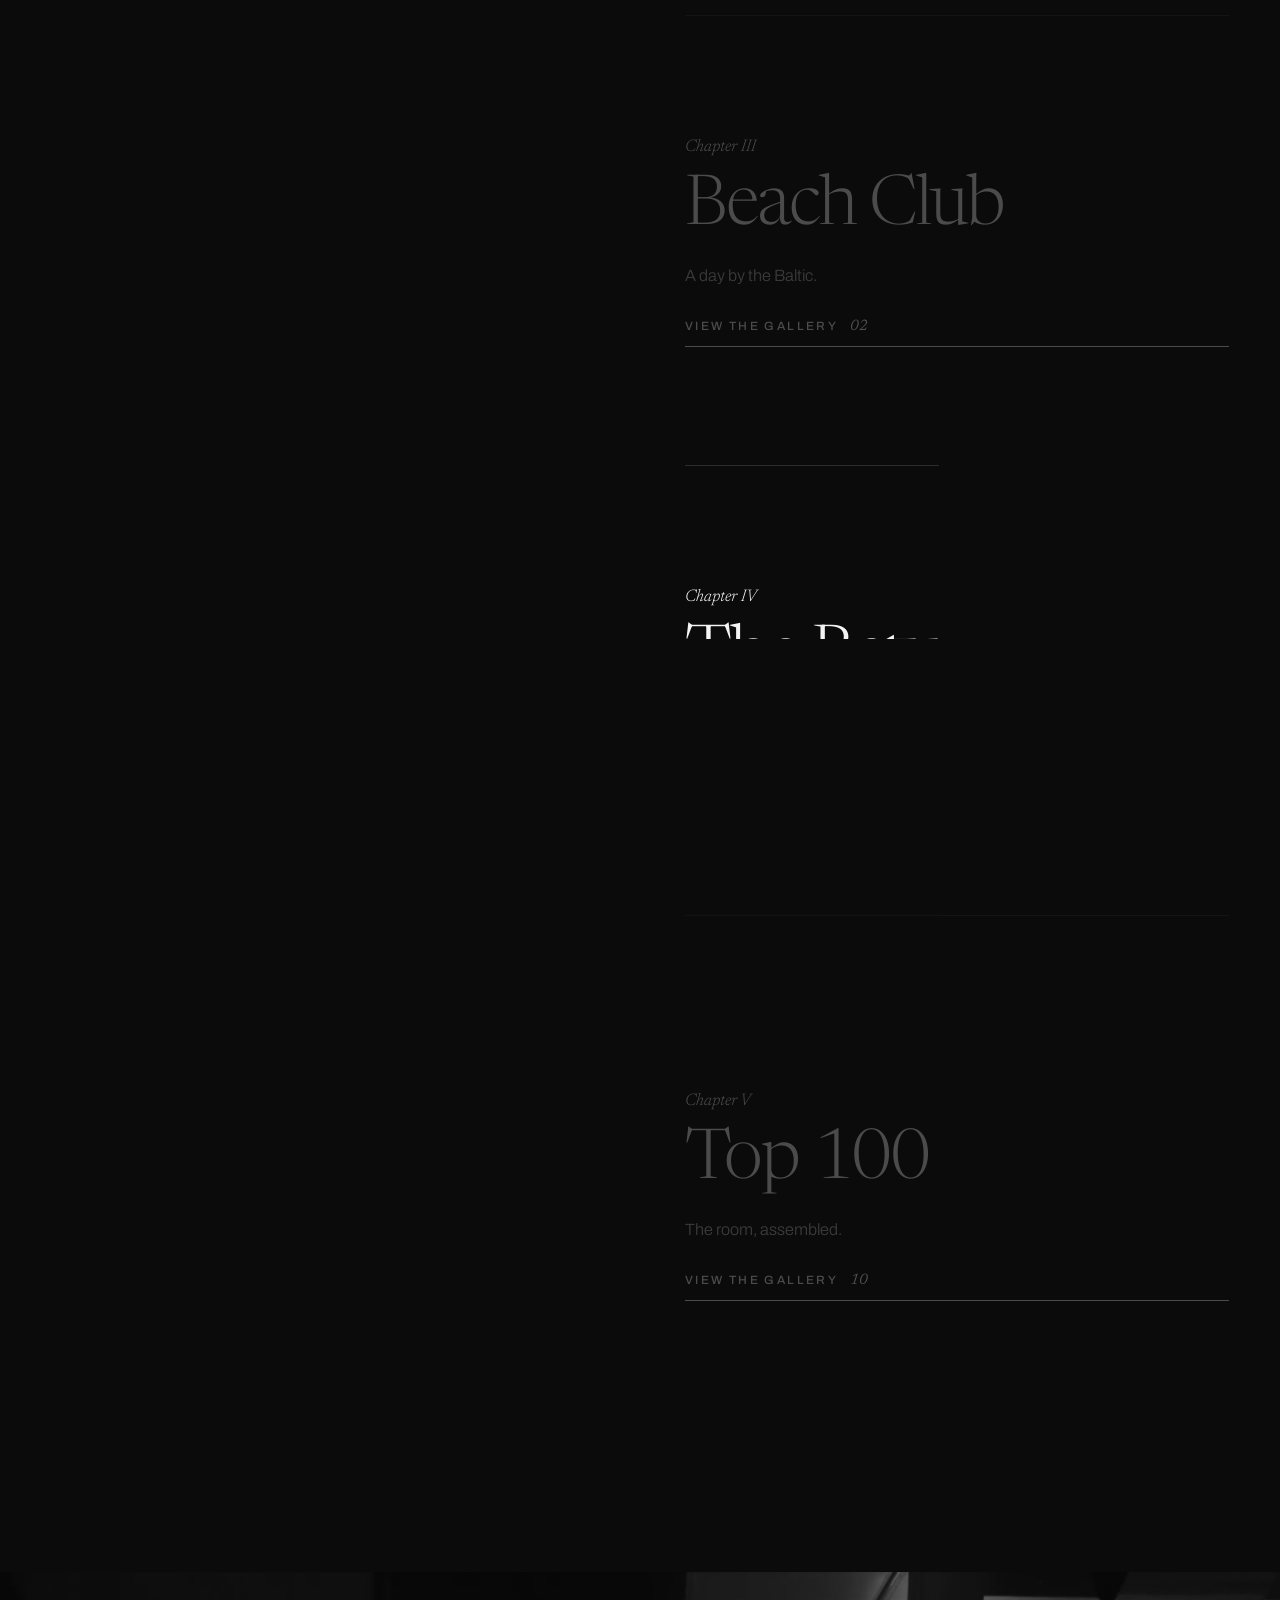
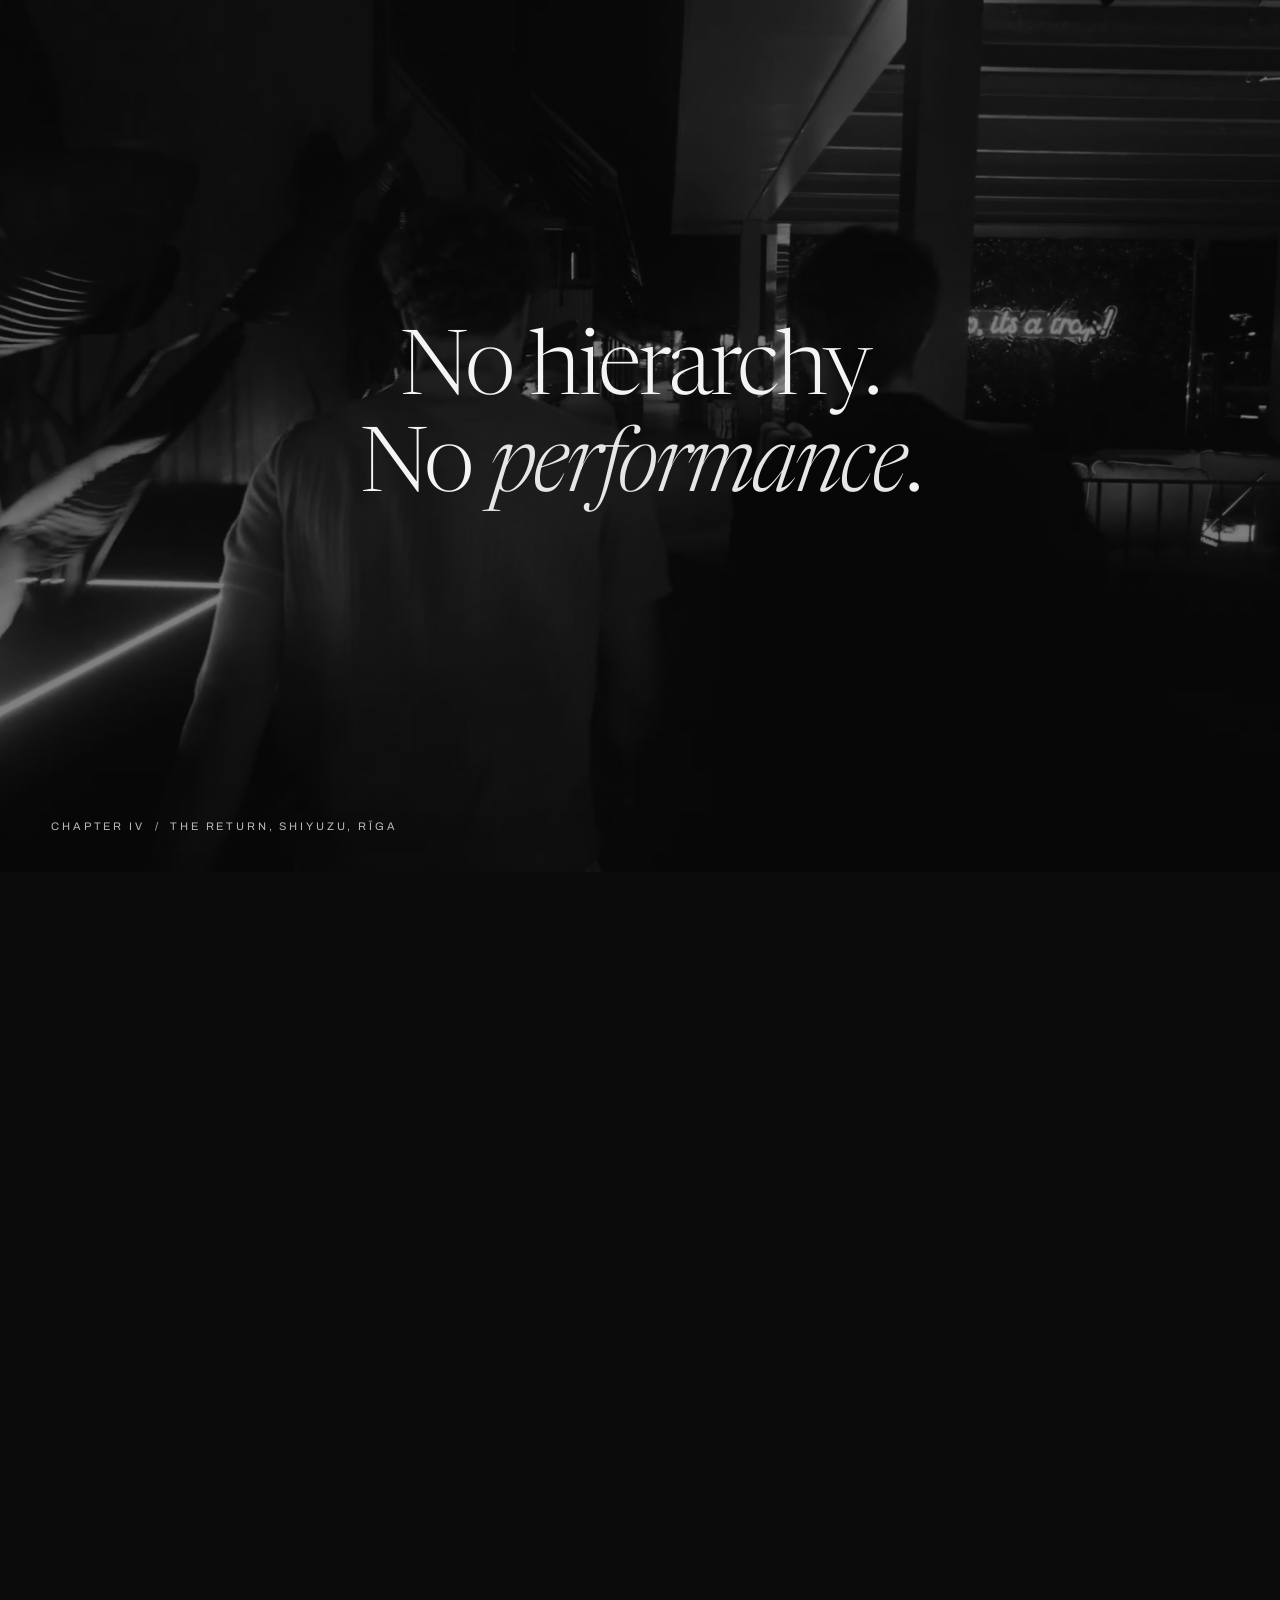
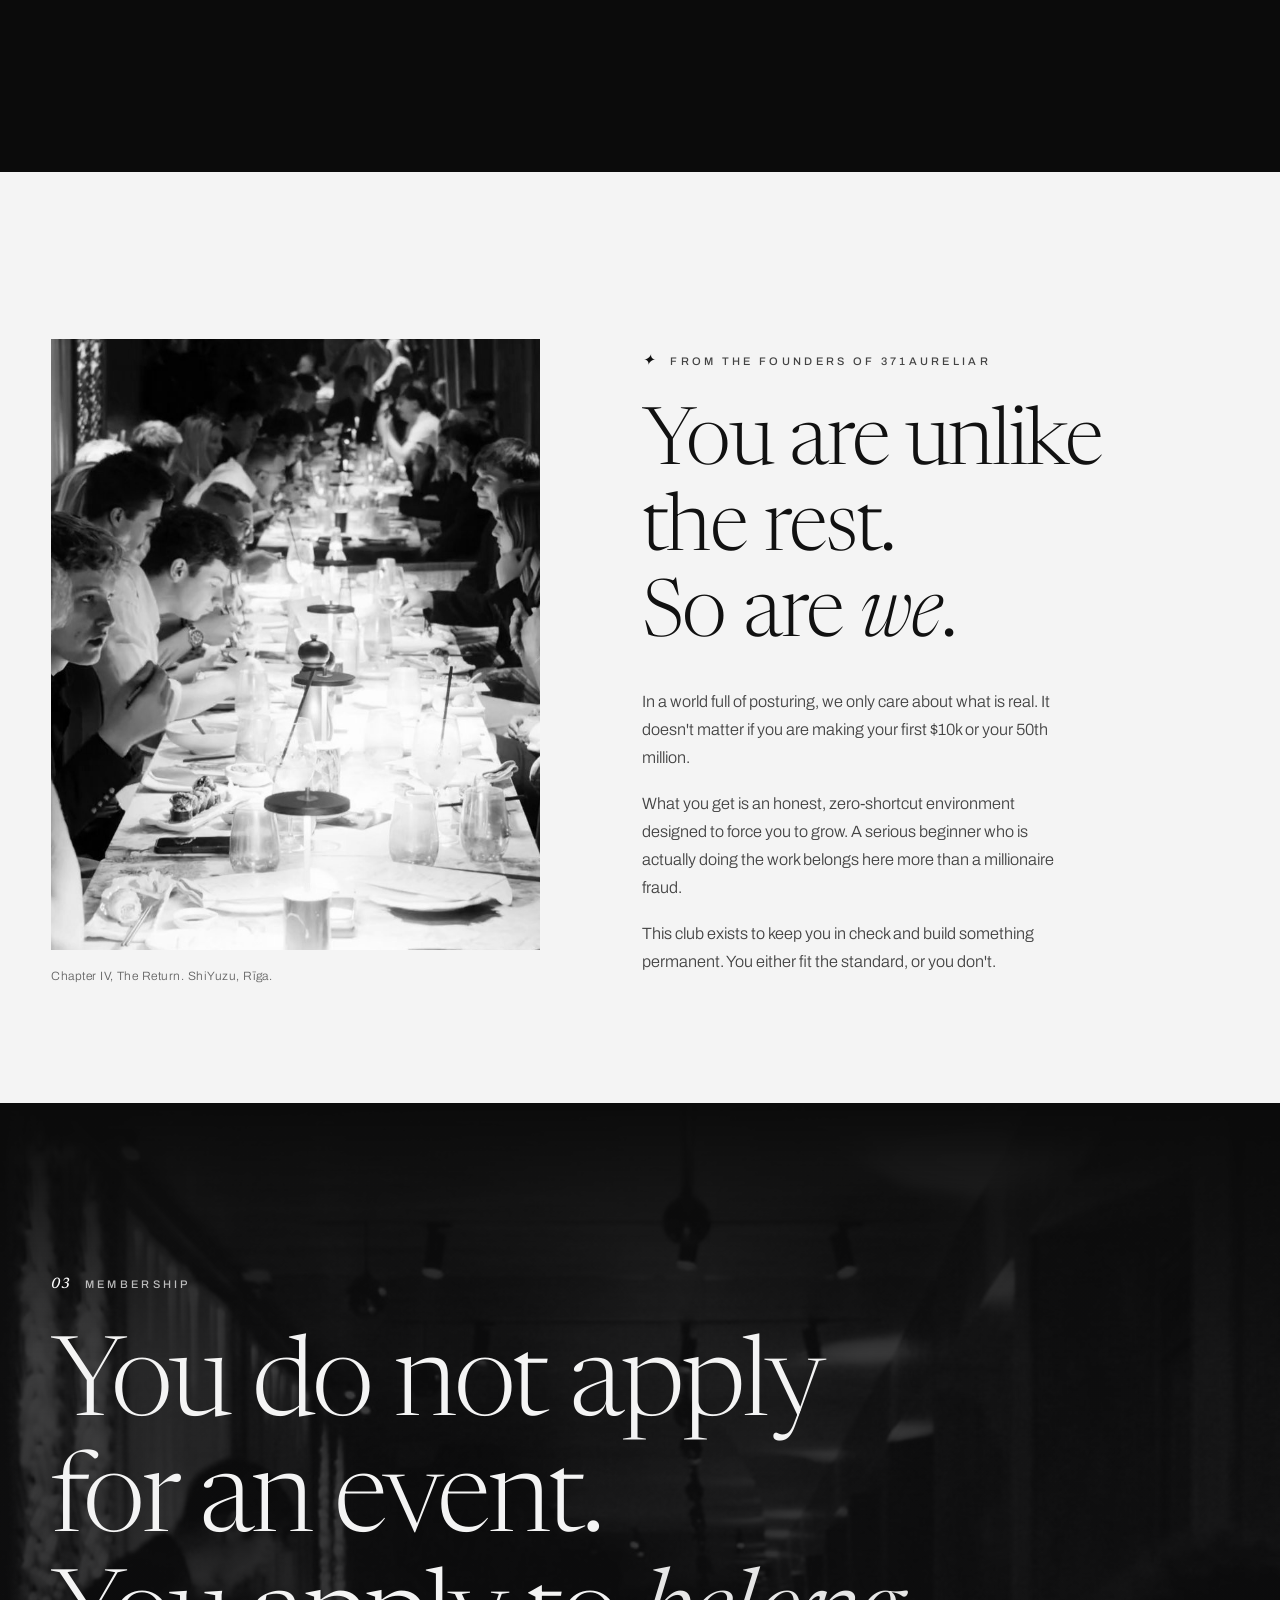
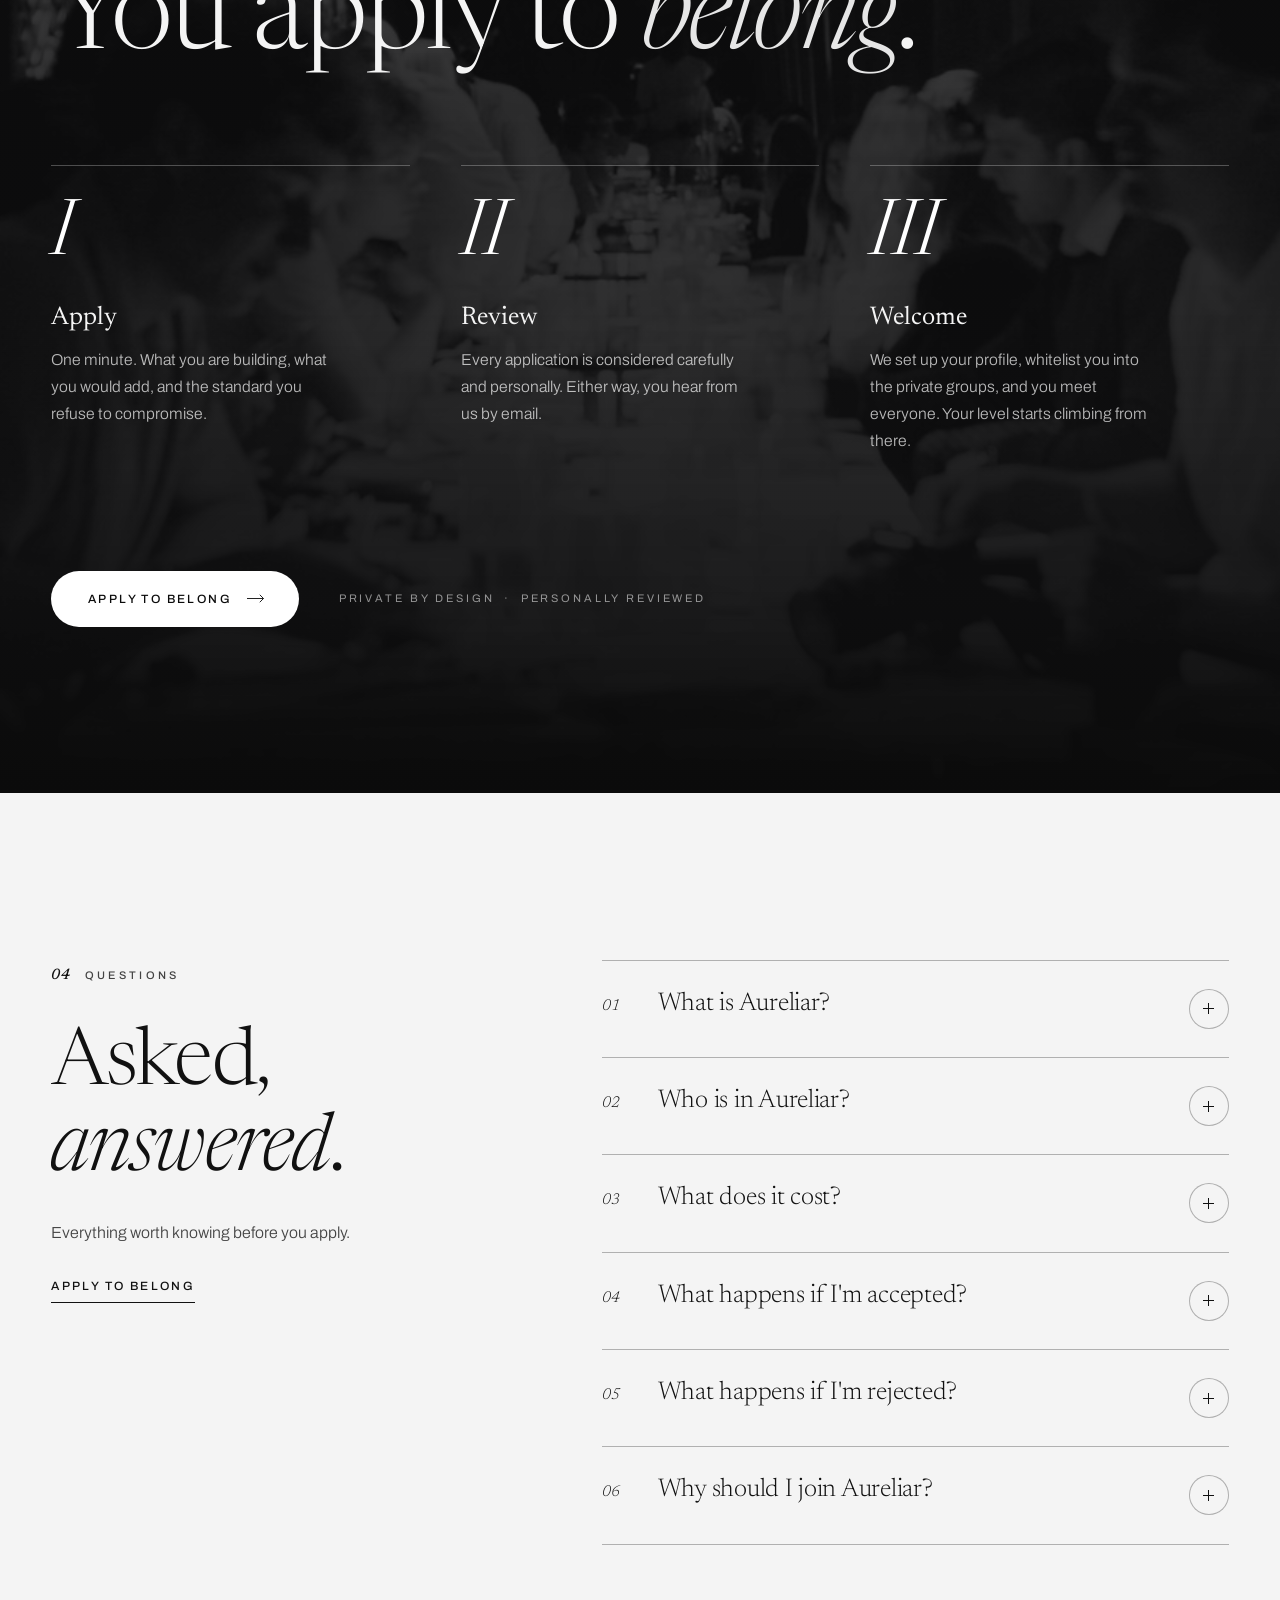
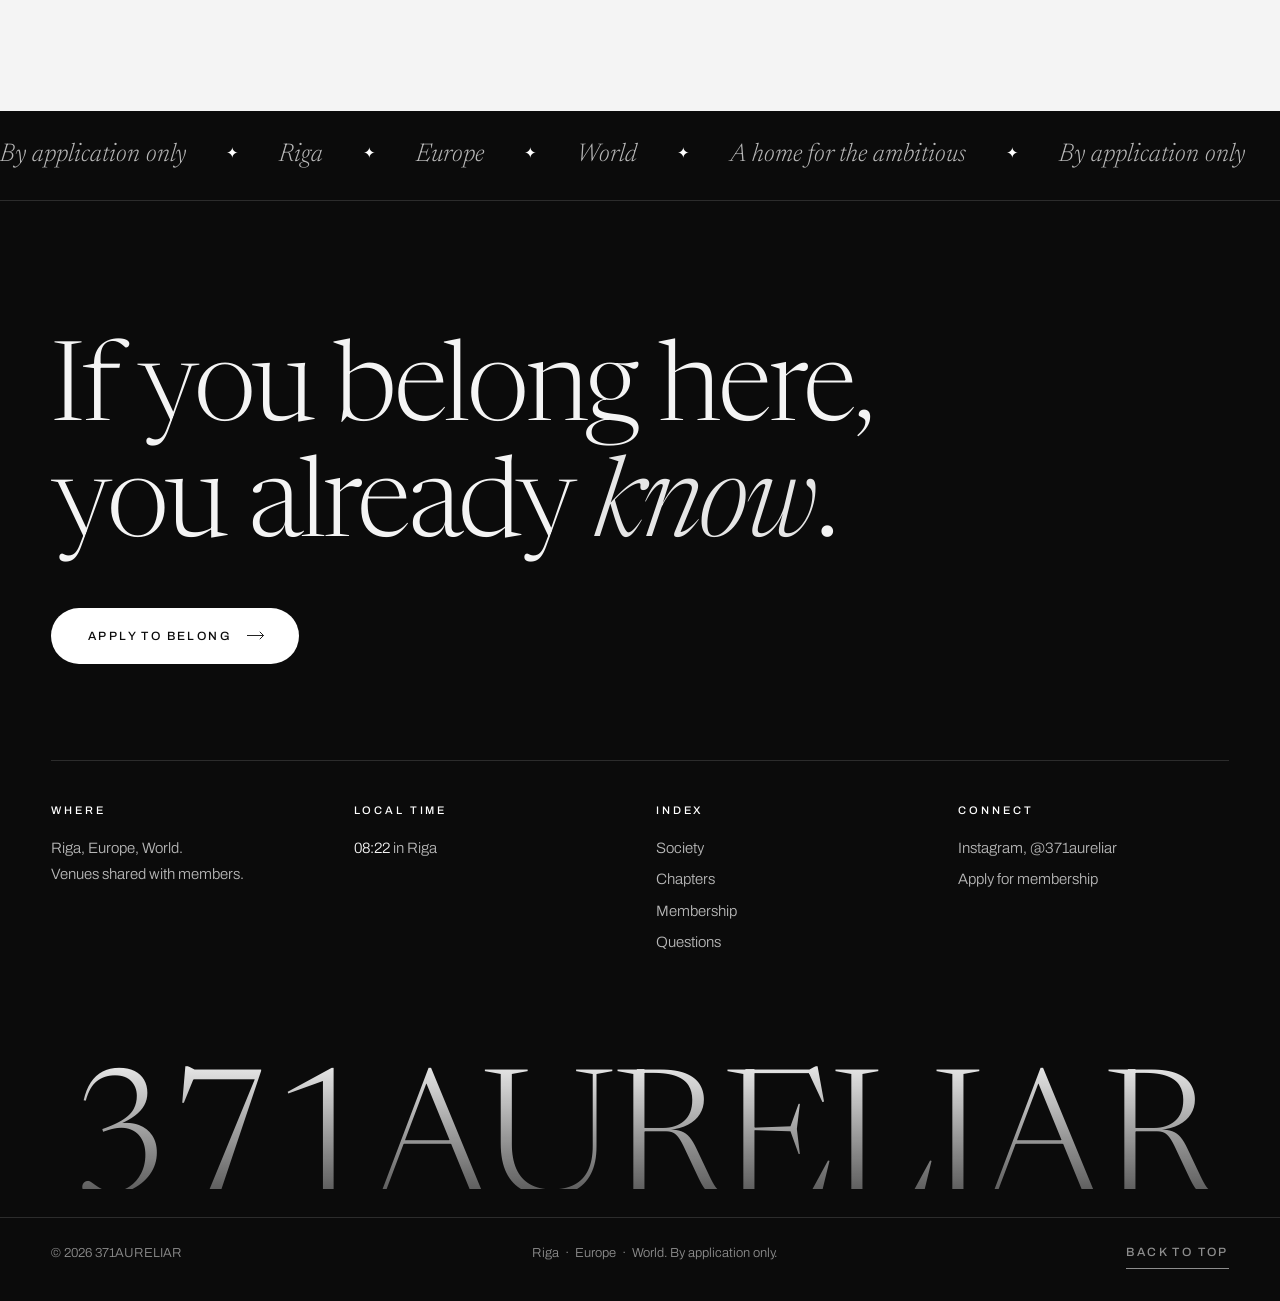
==== commit 3810fa53: "Tag applications with the event they came from; date reads November 7th The Gongu button links to ap" ====
--- a/index.html
+++ b/index.html
@@ -130,8 +130,8 @@
           <div class="hero__next">
             <span class="hero__now-label">Next chapter</span>
             <p class="hero__now-title">Chapter VI &nbsp;·&nbsp; Gongu</p>
-            <p class="hero__now-sub"><time datetime="2026-11-07T20:00">7 November, 20:00</time> &nbsp;·&nbsp; Rīga</p>
-            <a class="btn btn--sm hero__next-cta" href="apply.html">
+            <p class="hero__now-sub"><time datetime="2026-11-07T20:00">November 7th, 20:00</time> &nbsp;·&nbsp; Rīga</p>
+            <a class="btn btn--sm hero__next-cta" href="apply.html?event=gongu">
               <span>Apply to attend</span>
               <svg width="18" height="9" aria-hidden="true"><use href="#arrow"></use></svg>
             </a>
@@ -493,6 +493,6 @@
 </template>
 
 <script src="assets/js/vendor/lenis.min.js" defer></script>
-<script src="assets/js/main.js?v=5" defer></script>
+<script src="assets/js/main.js?v=6" defer></script>
 </body>
 </html>
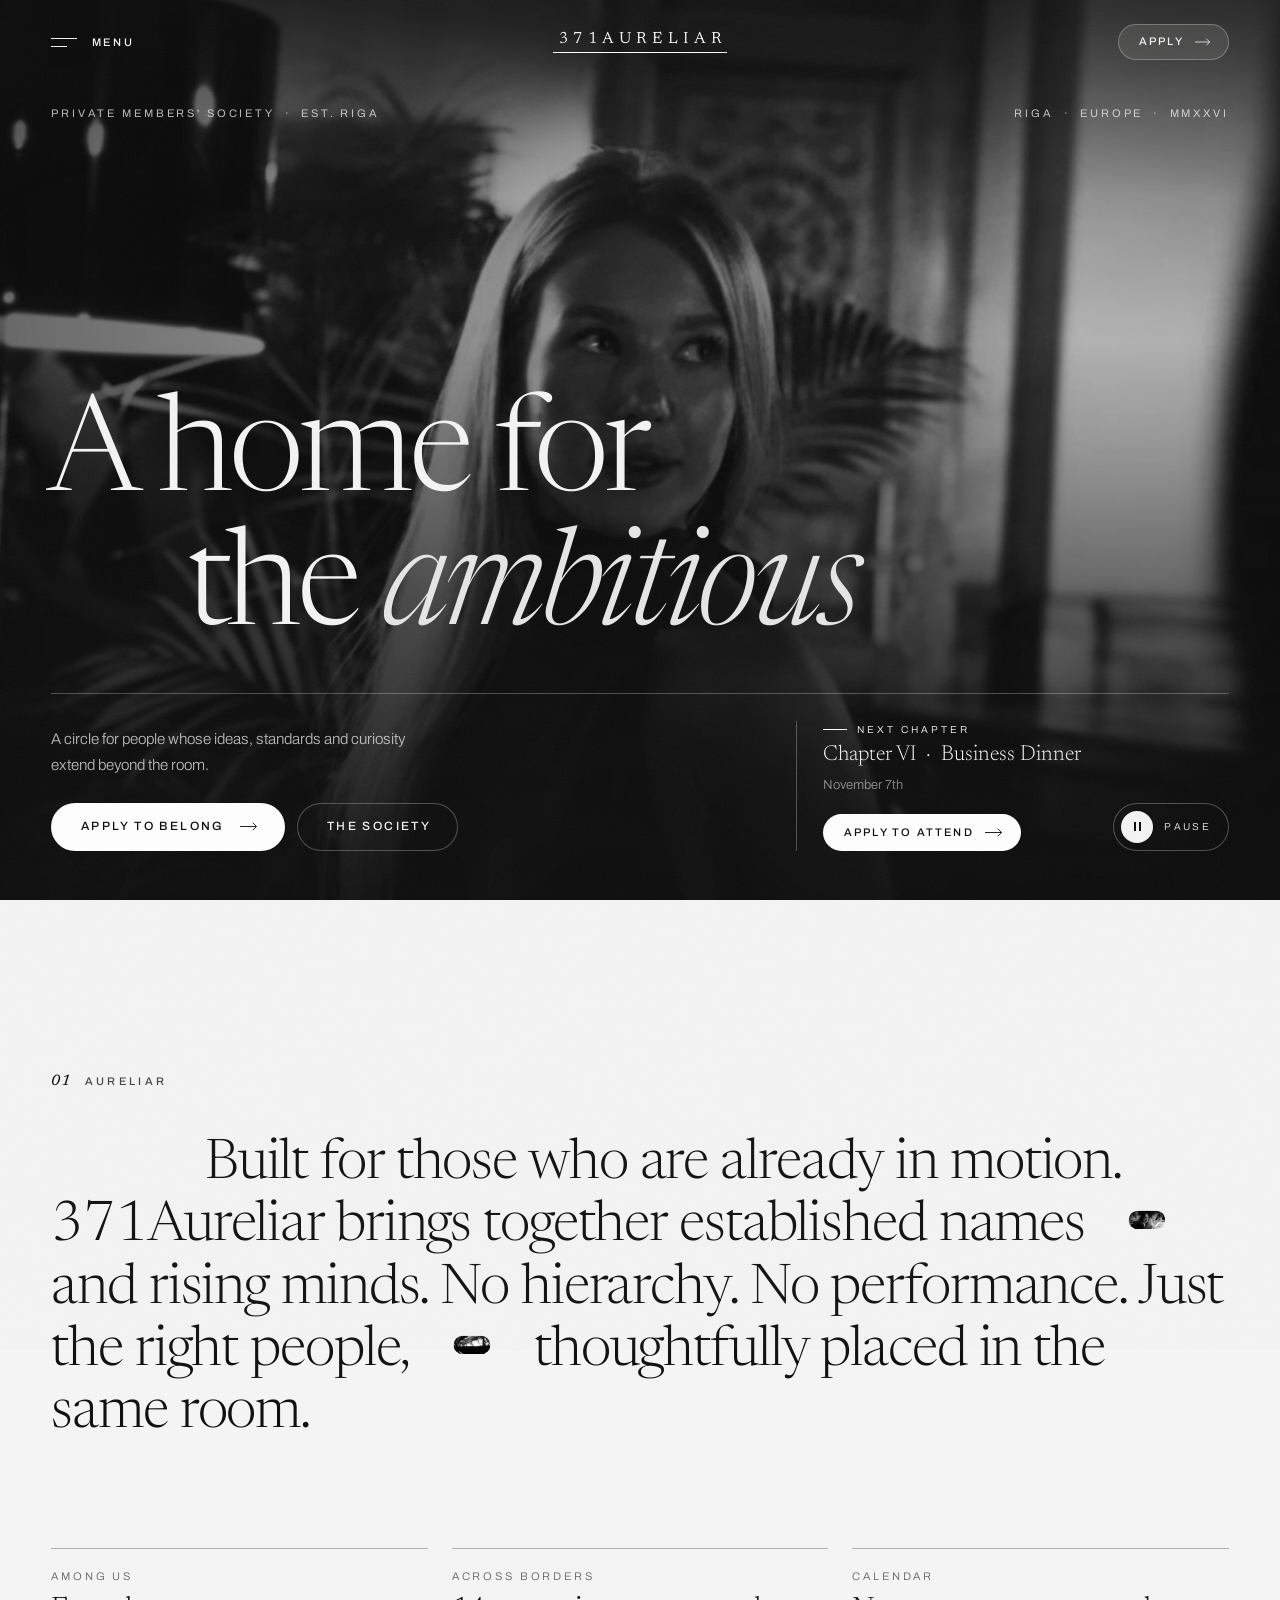
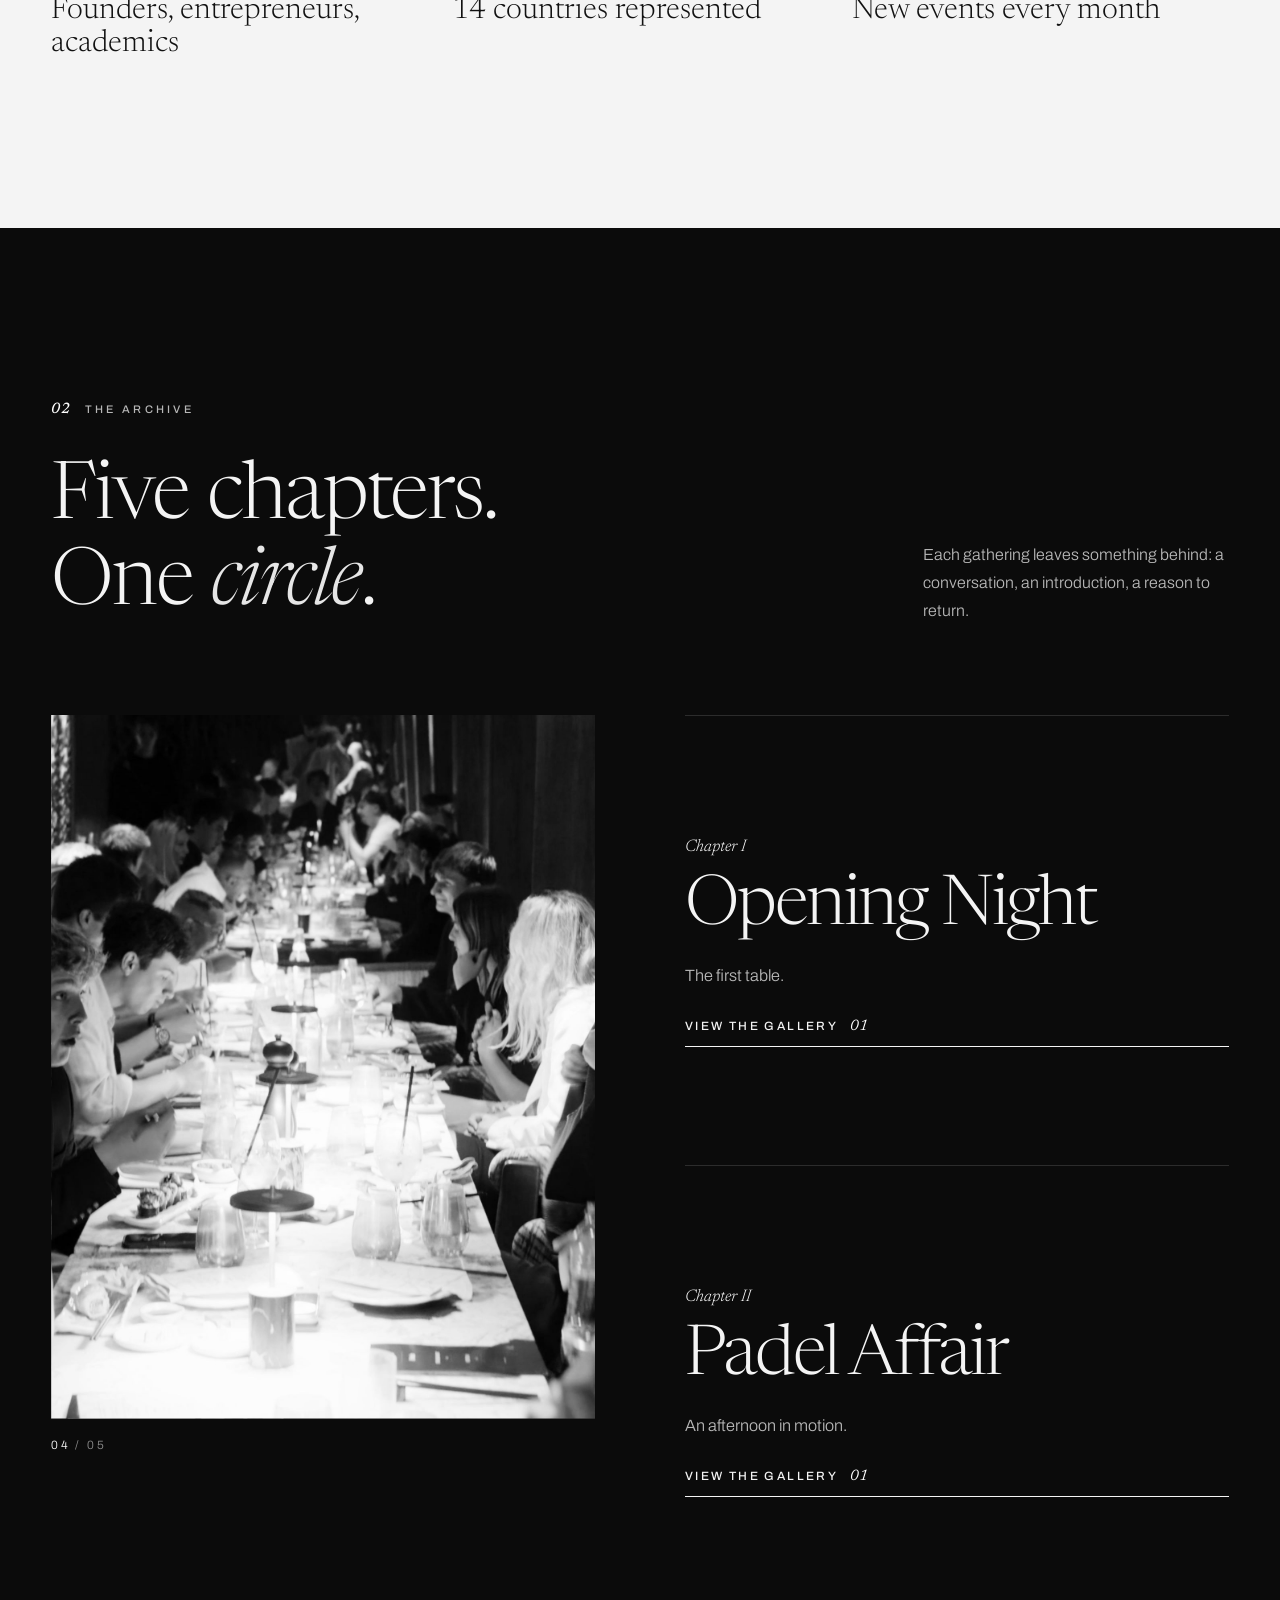
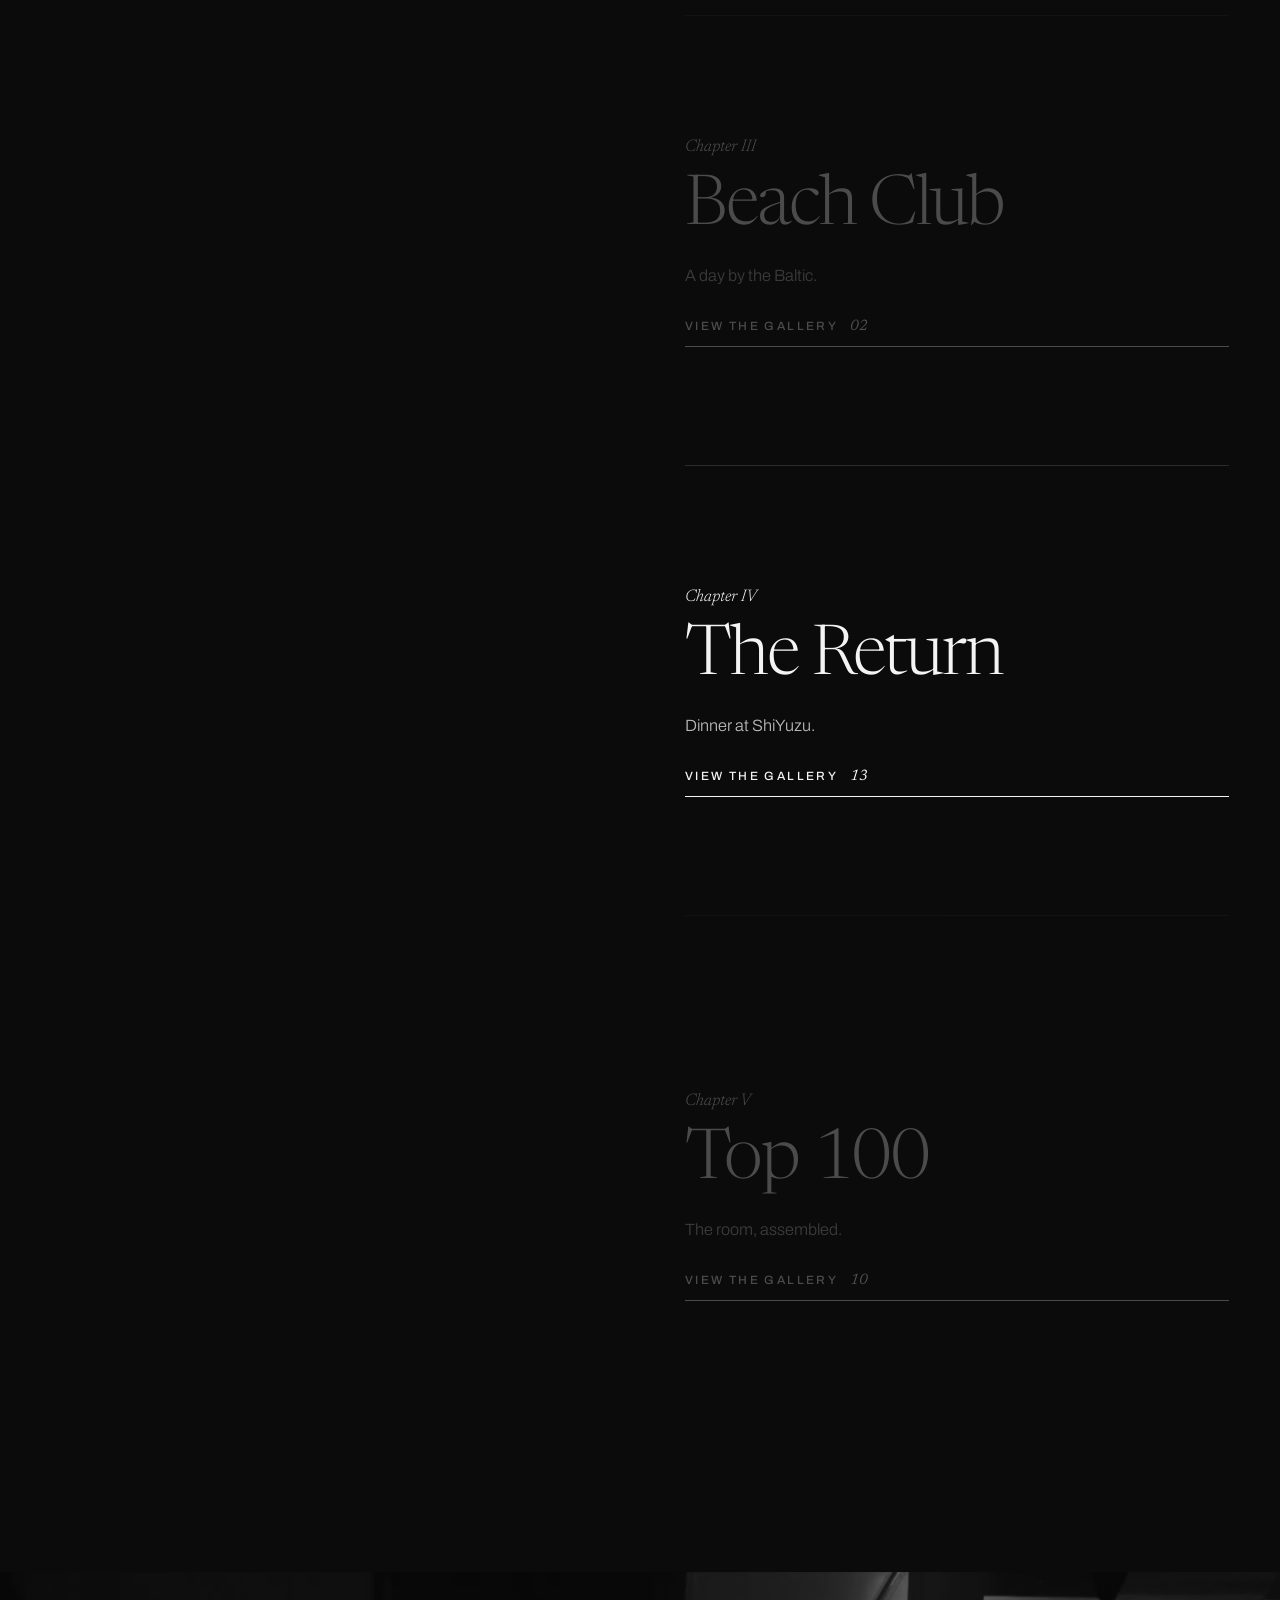
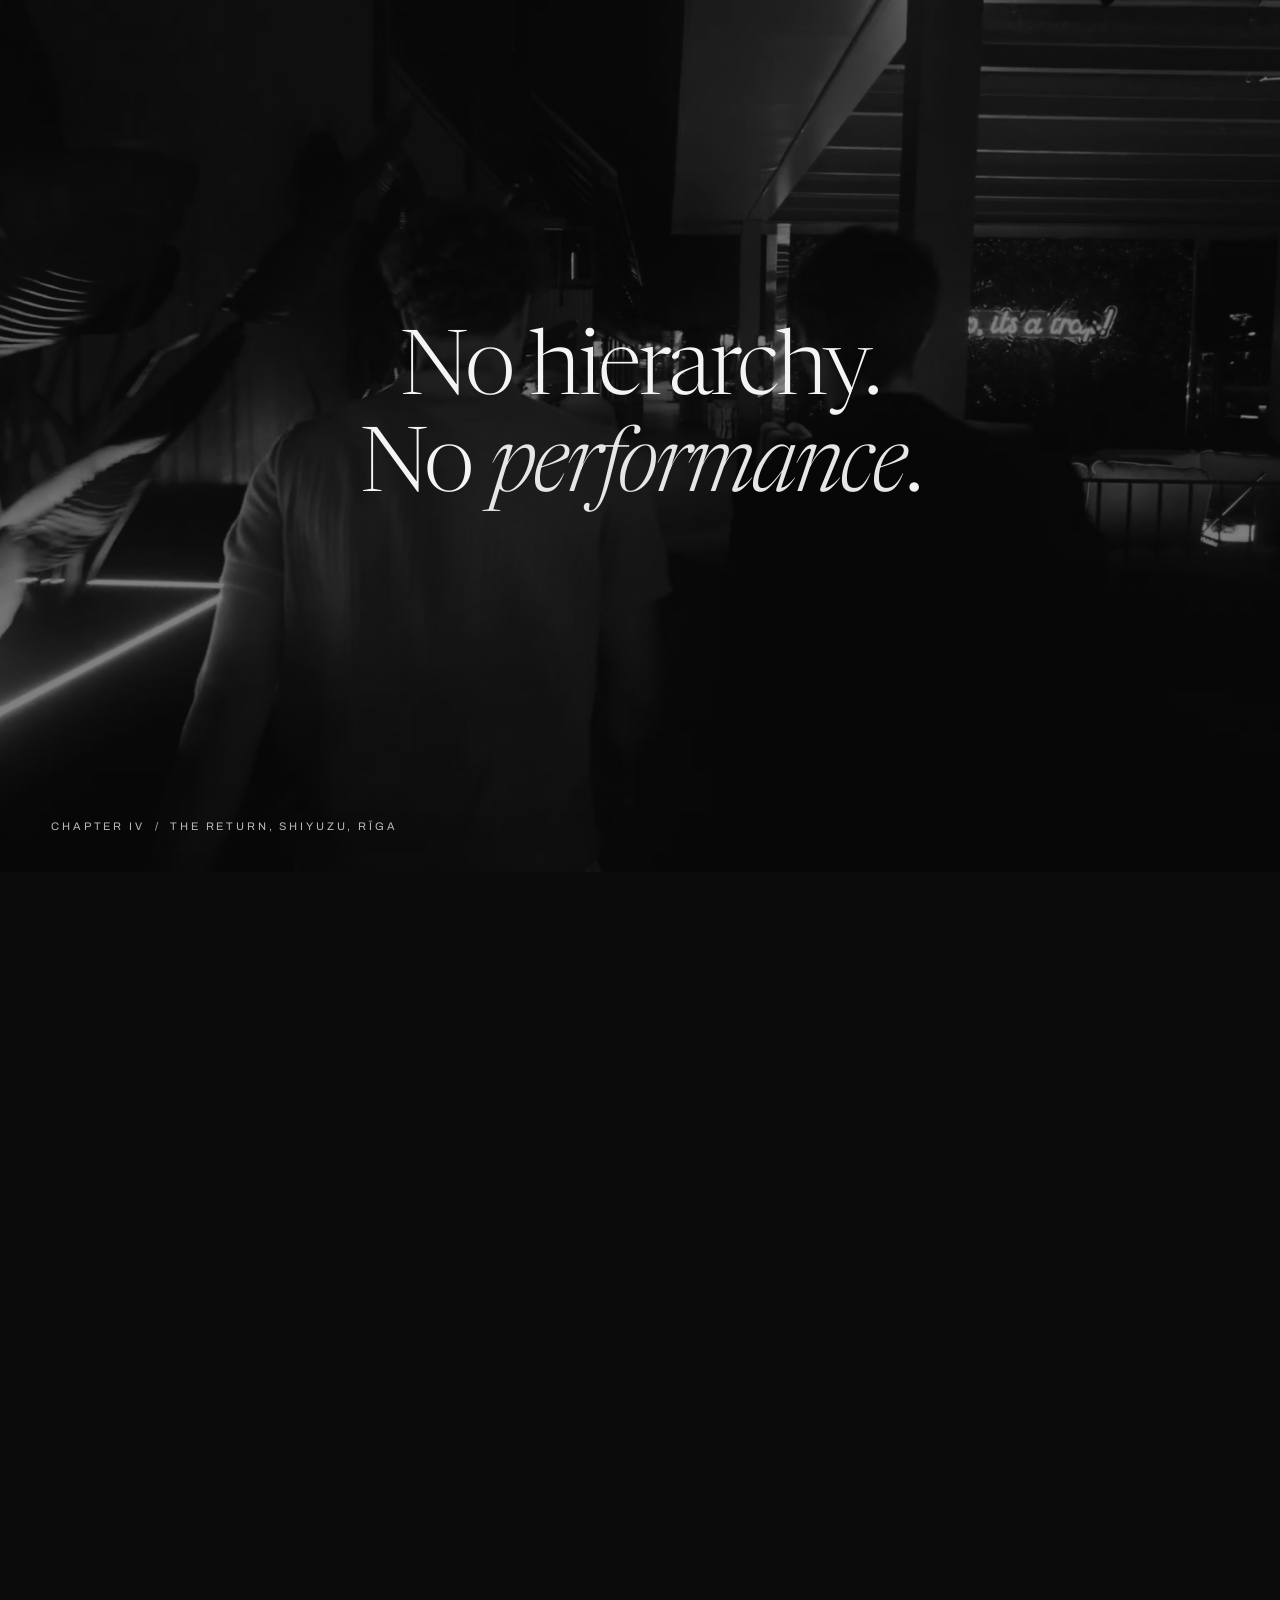
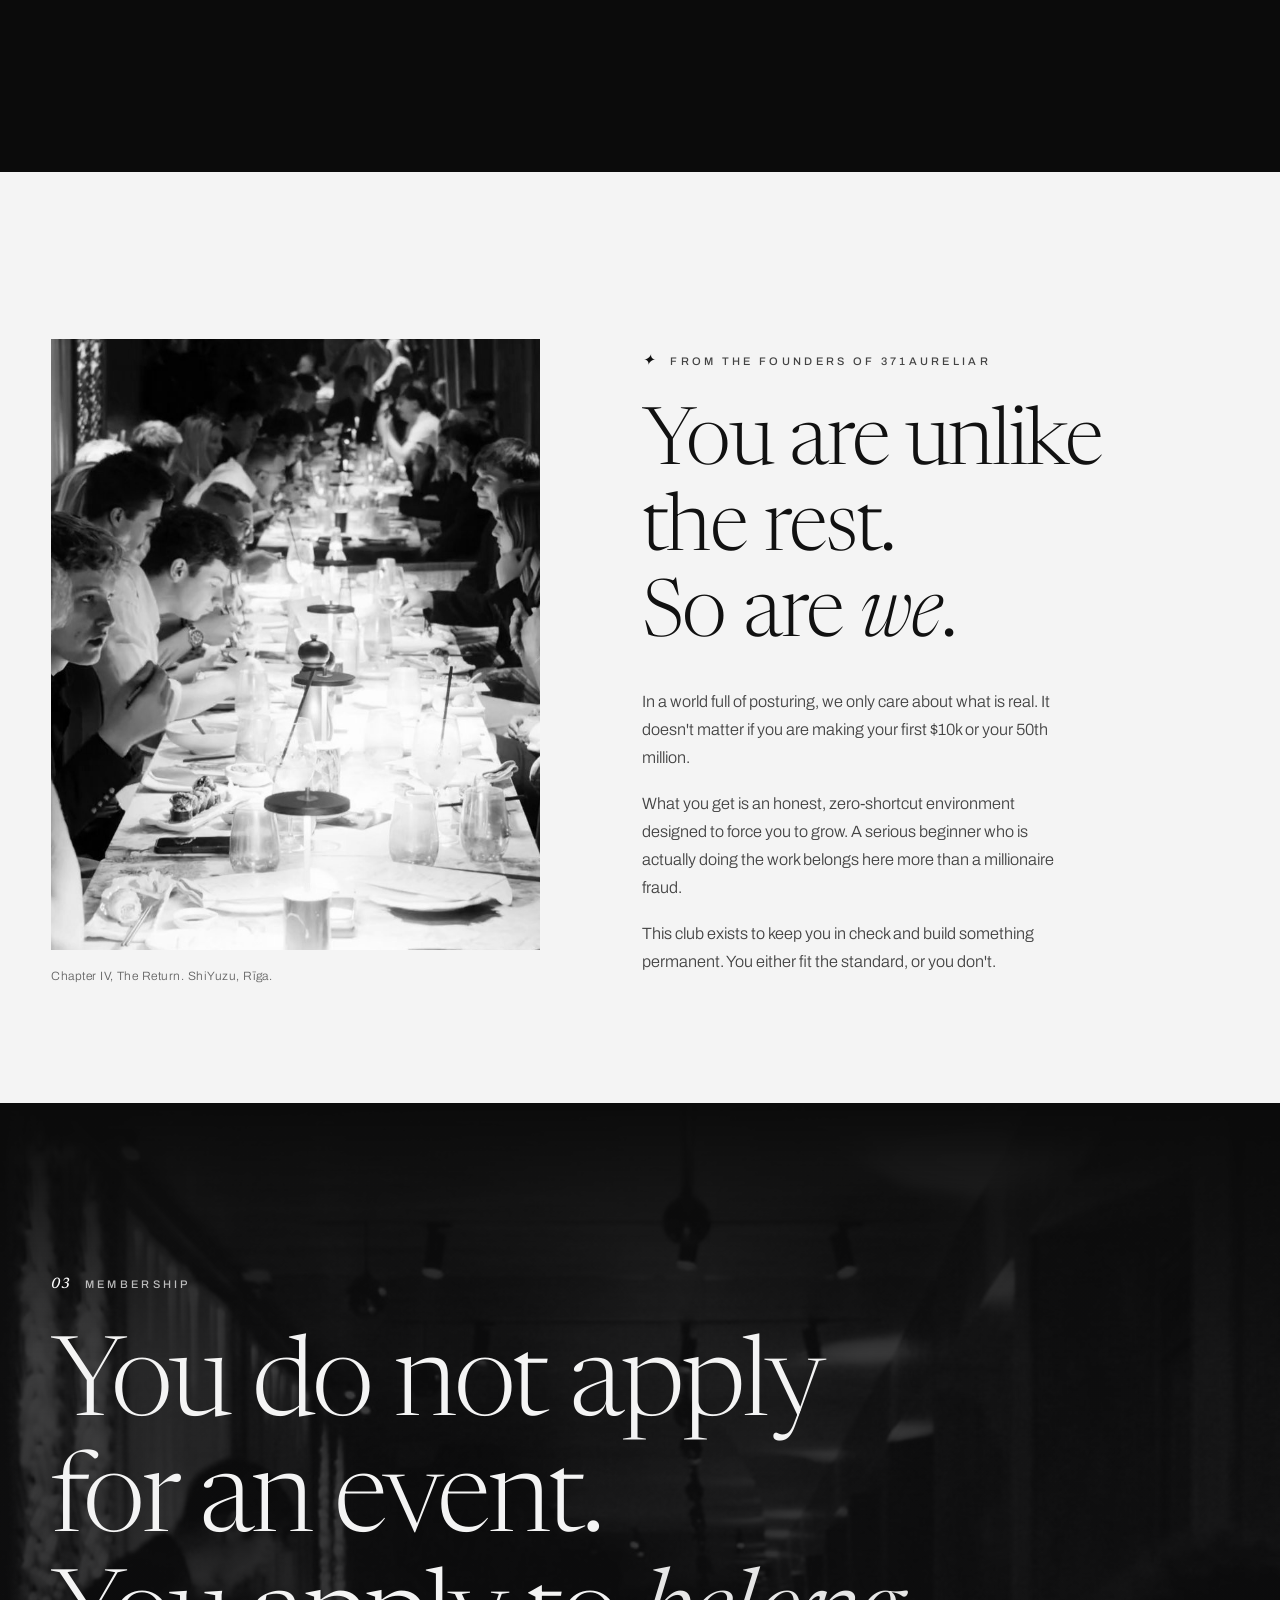
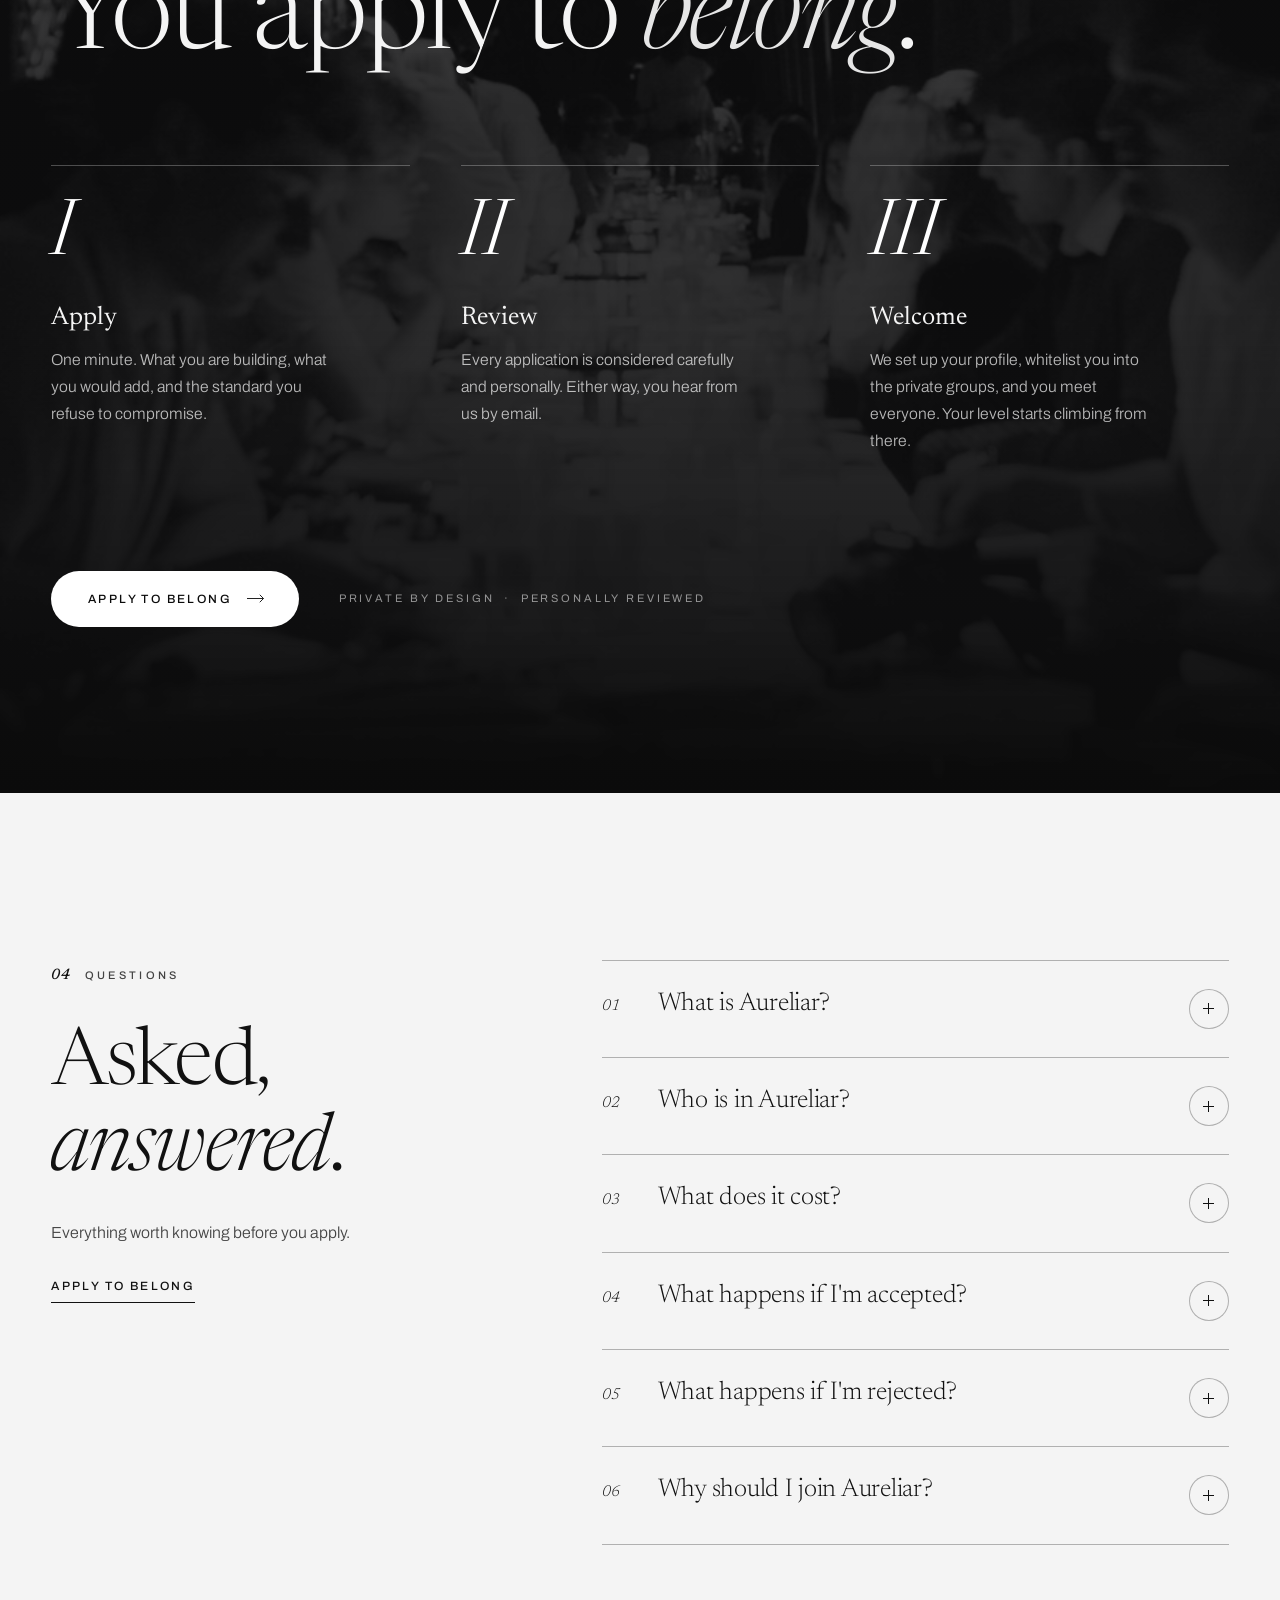
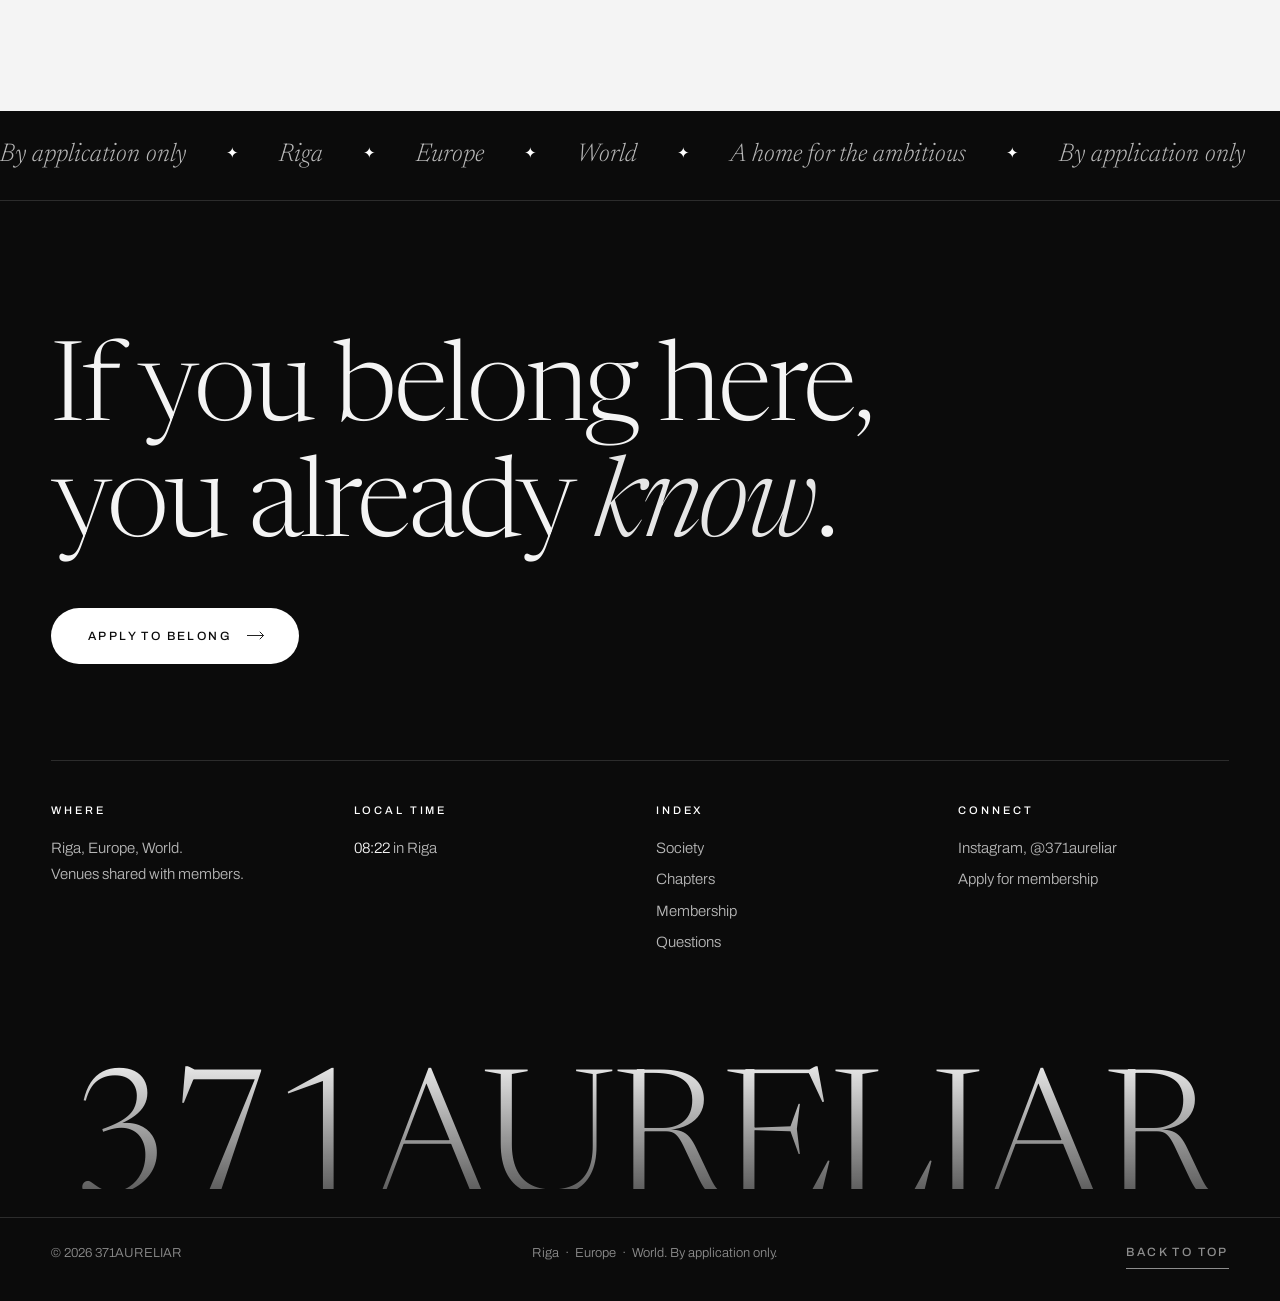
==== commit d50340f0: "Hero: Chapter VI reads Business Dinner, November 7th; no venue or time The apply link uses ?event=ch" ====
--- a/index.html
+++ b/index.html
@@ -129,9 +129,9 @@
         <div class="hero__now" data-intro style="--i:6">
           <div class="hero__next">
             <span class="hero__now-label">Next chapter</span>
-            <p class="hero__now-title">Chapter VI &nbsp;·&nbsp; Gongu</p>
-            <p class="hero__now-sub"><time datetime="2026-11-07T20:00">November 7th, 20:00</time> &nbsp;·&nbsp; Rīga</p>
-            <a class="btn btn--sm hero__next-cta" href="apply.html?event=gongu">
+            <p class="hero__now-title">Chapter VI &nbsp;·&nbsp; Business Dinner</p>
+            <p class="hero__now-sub"><time datetime="2026-11-07">November 7th</time></p>
+            <a class="btn btn--sm hero__next-cta" href="apply.html?event=chapter-vi">
               <span>Apply to attend</span>
               <svg width="18" height="9" aria-hidden="true"><use href="#arrow"></use></svg>
             </a>
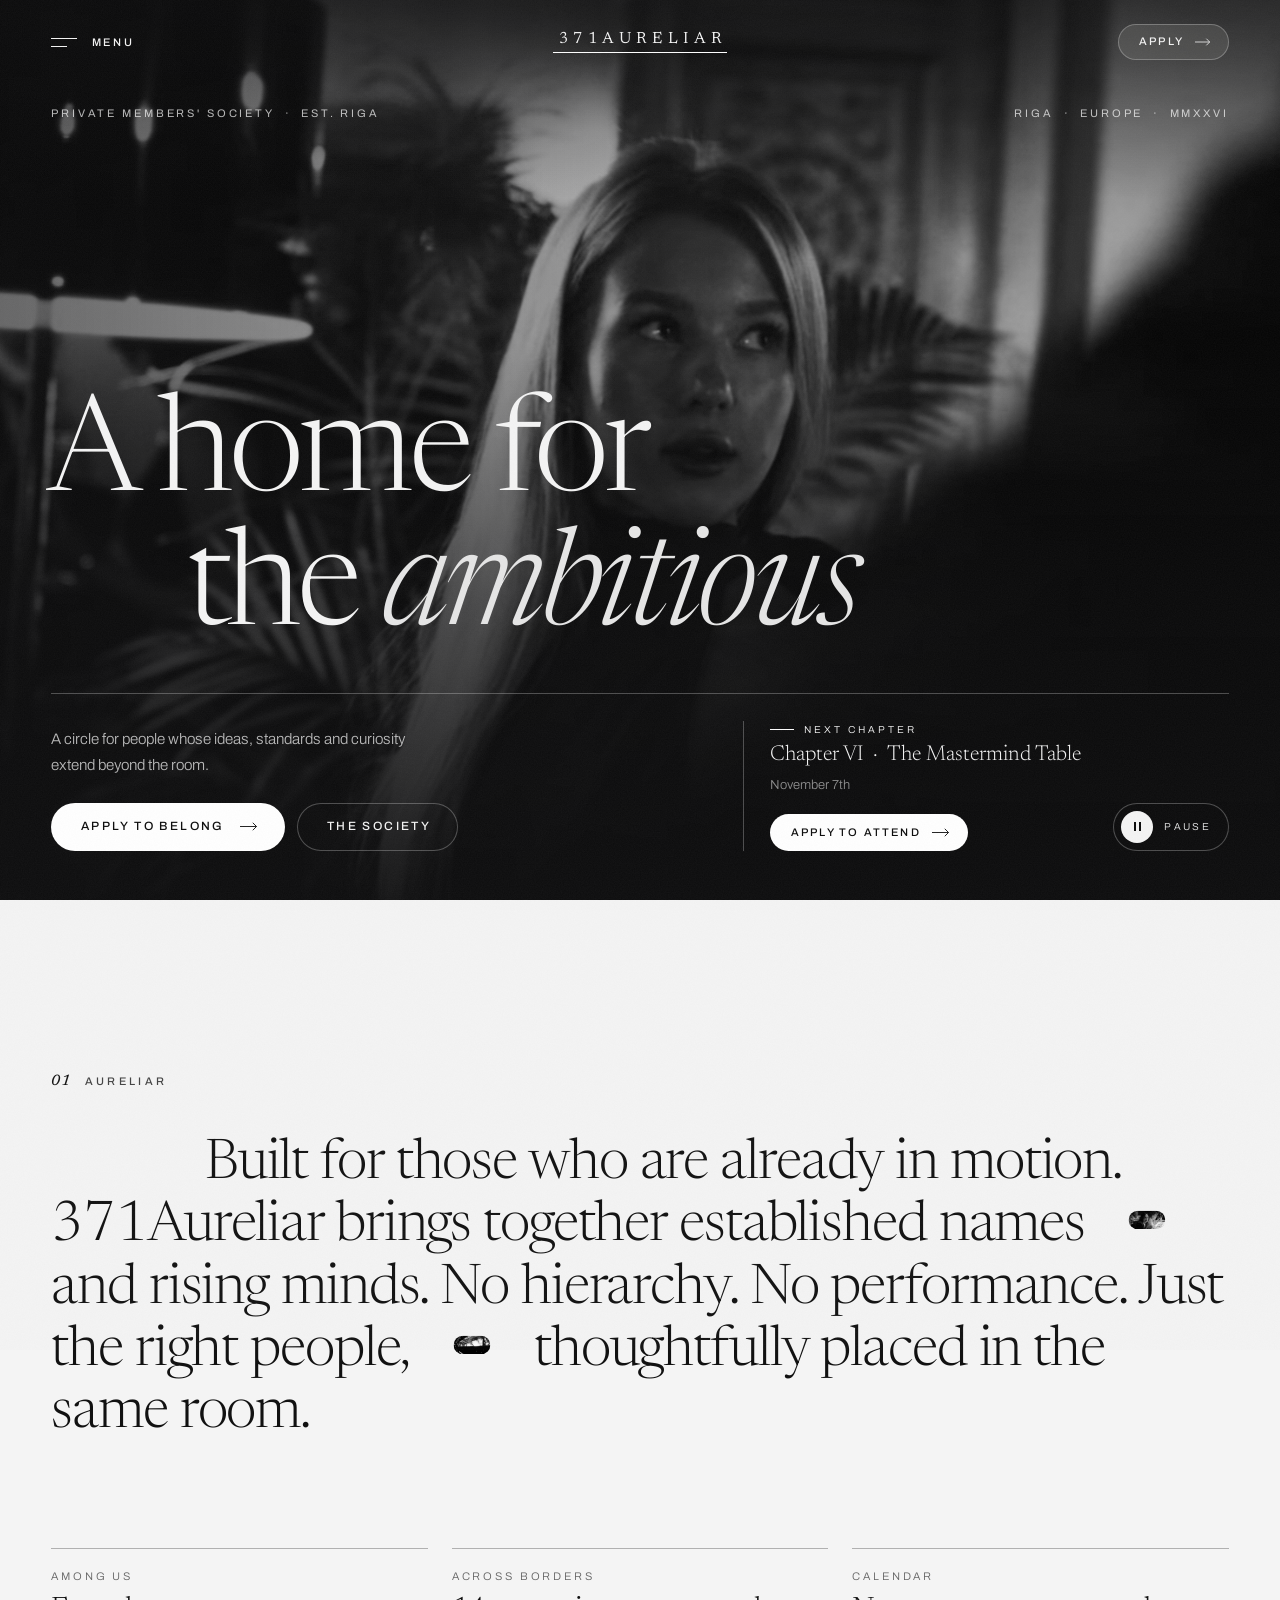
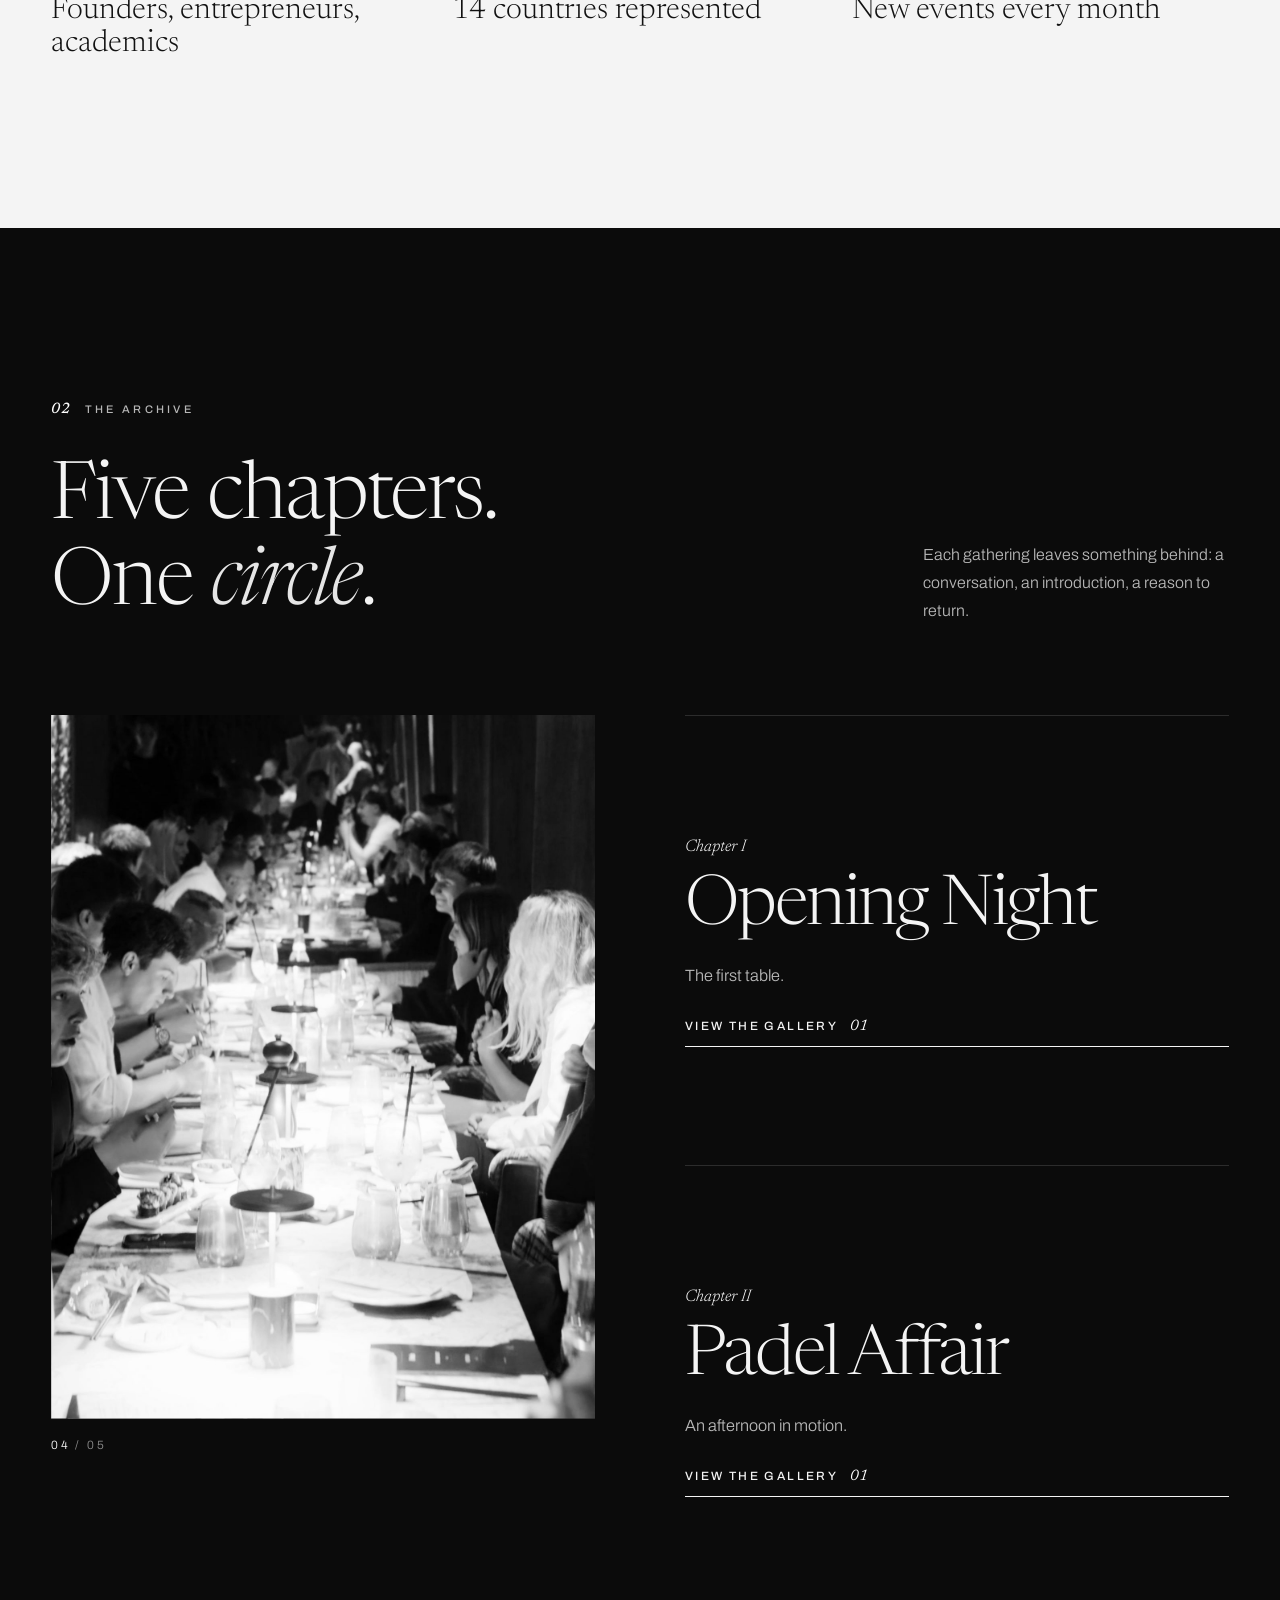
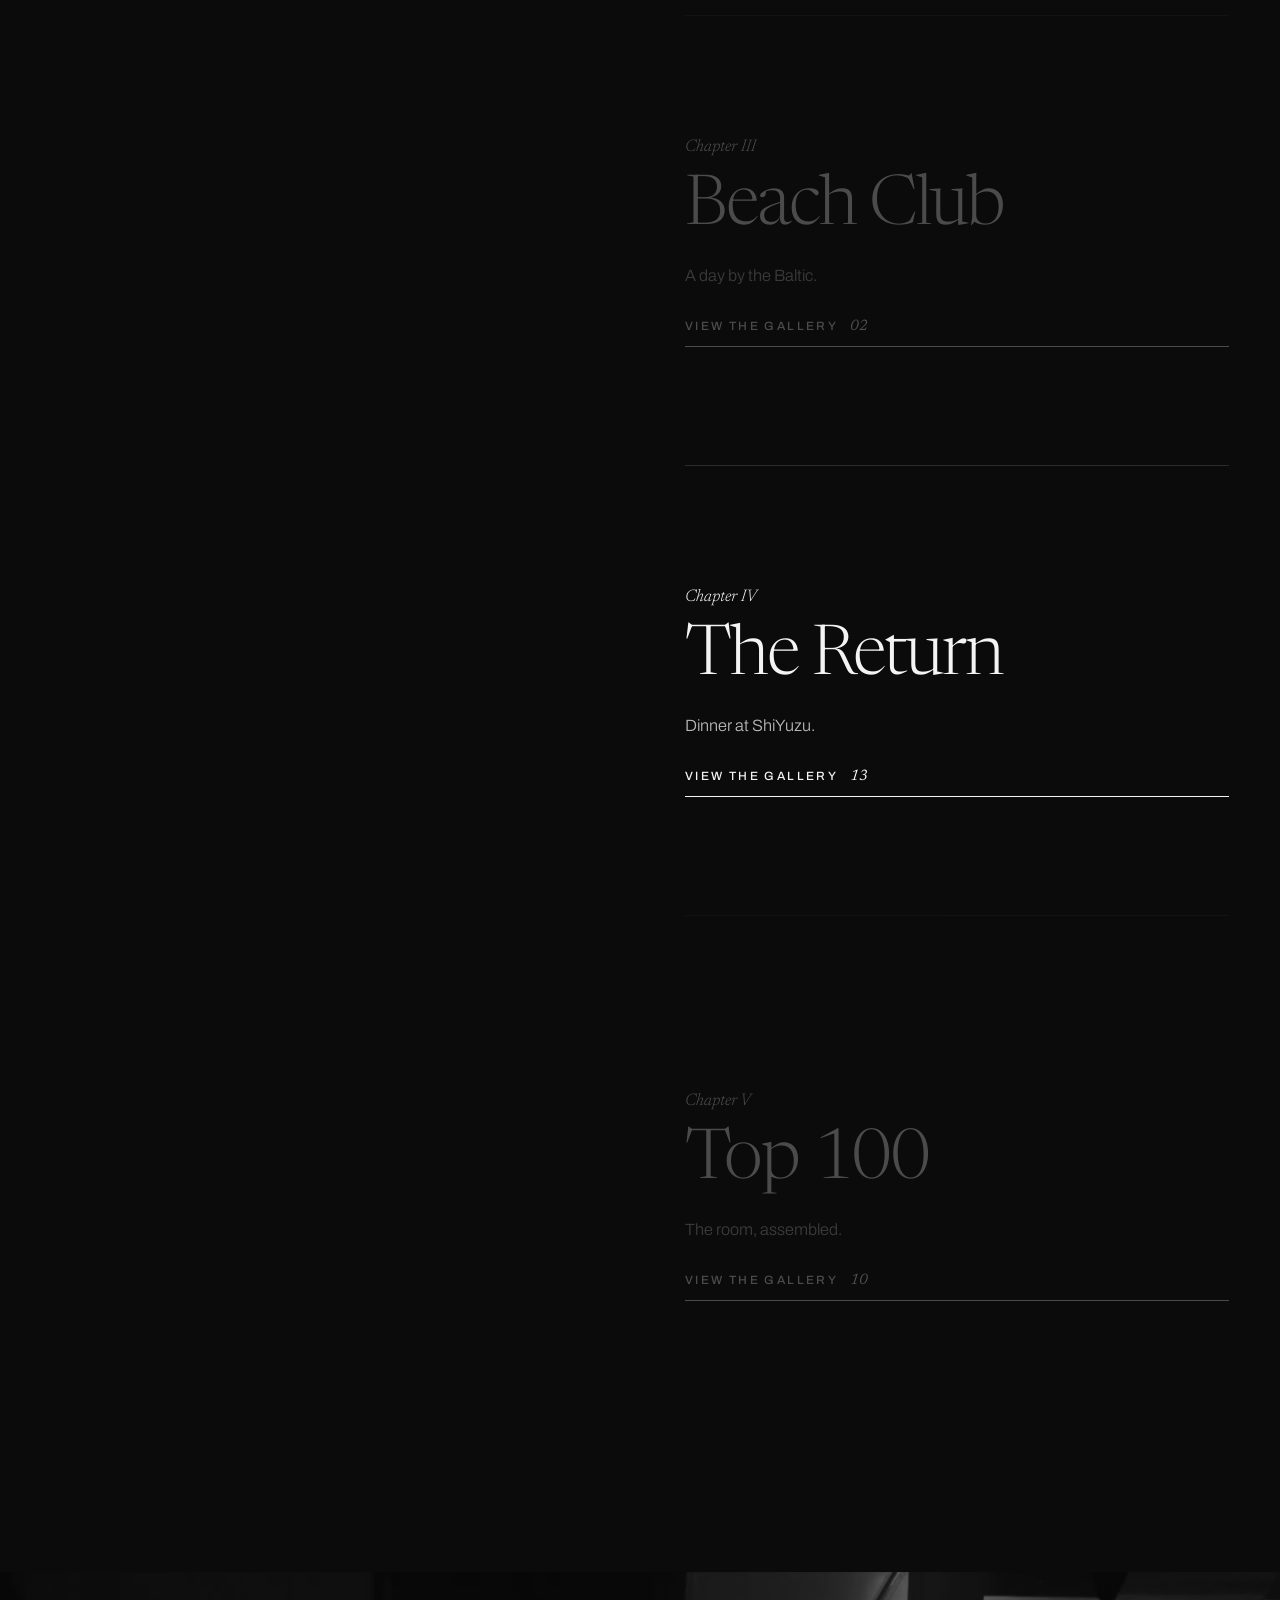
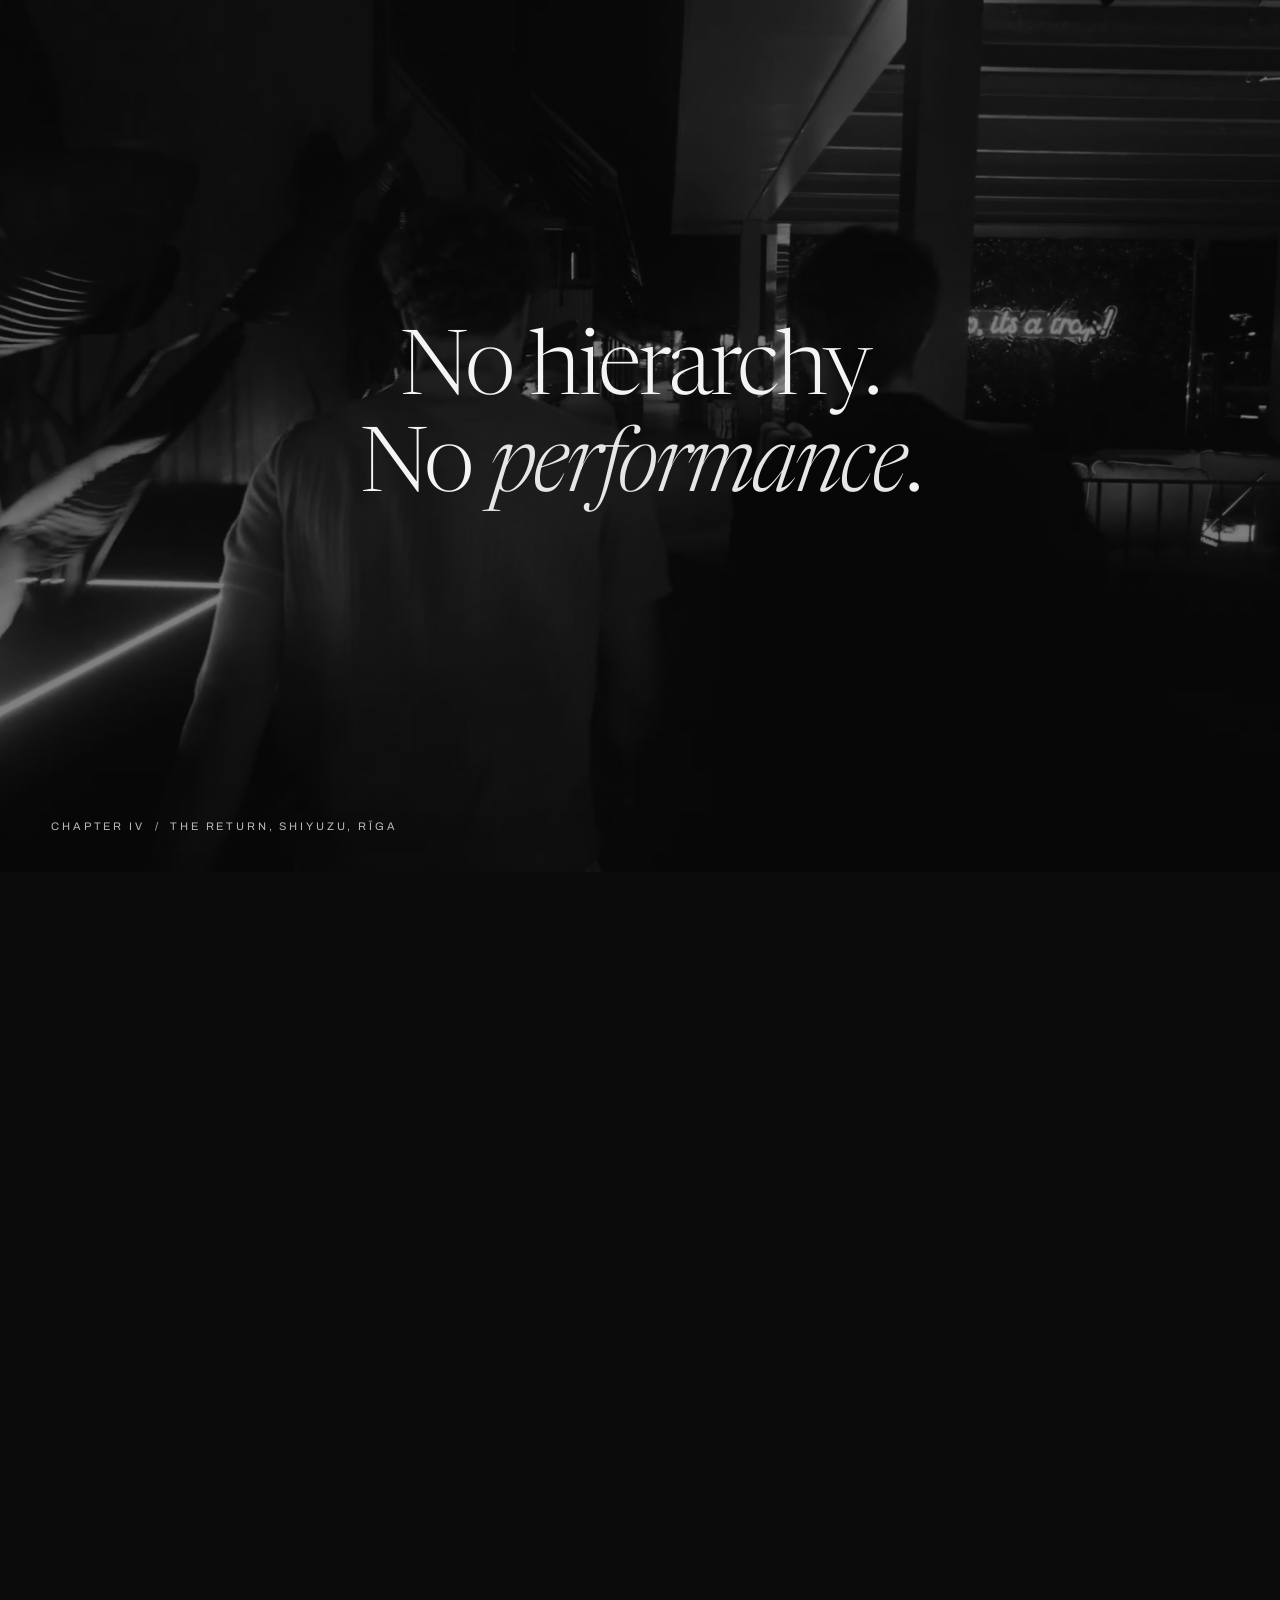
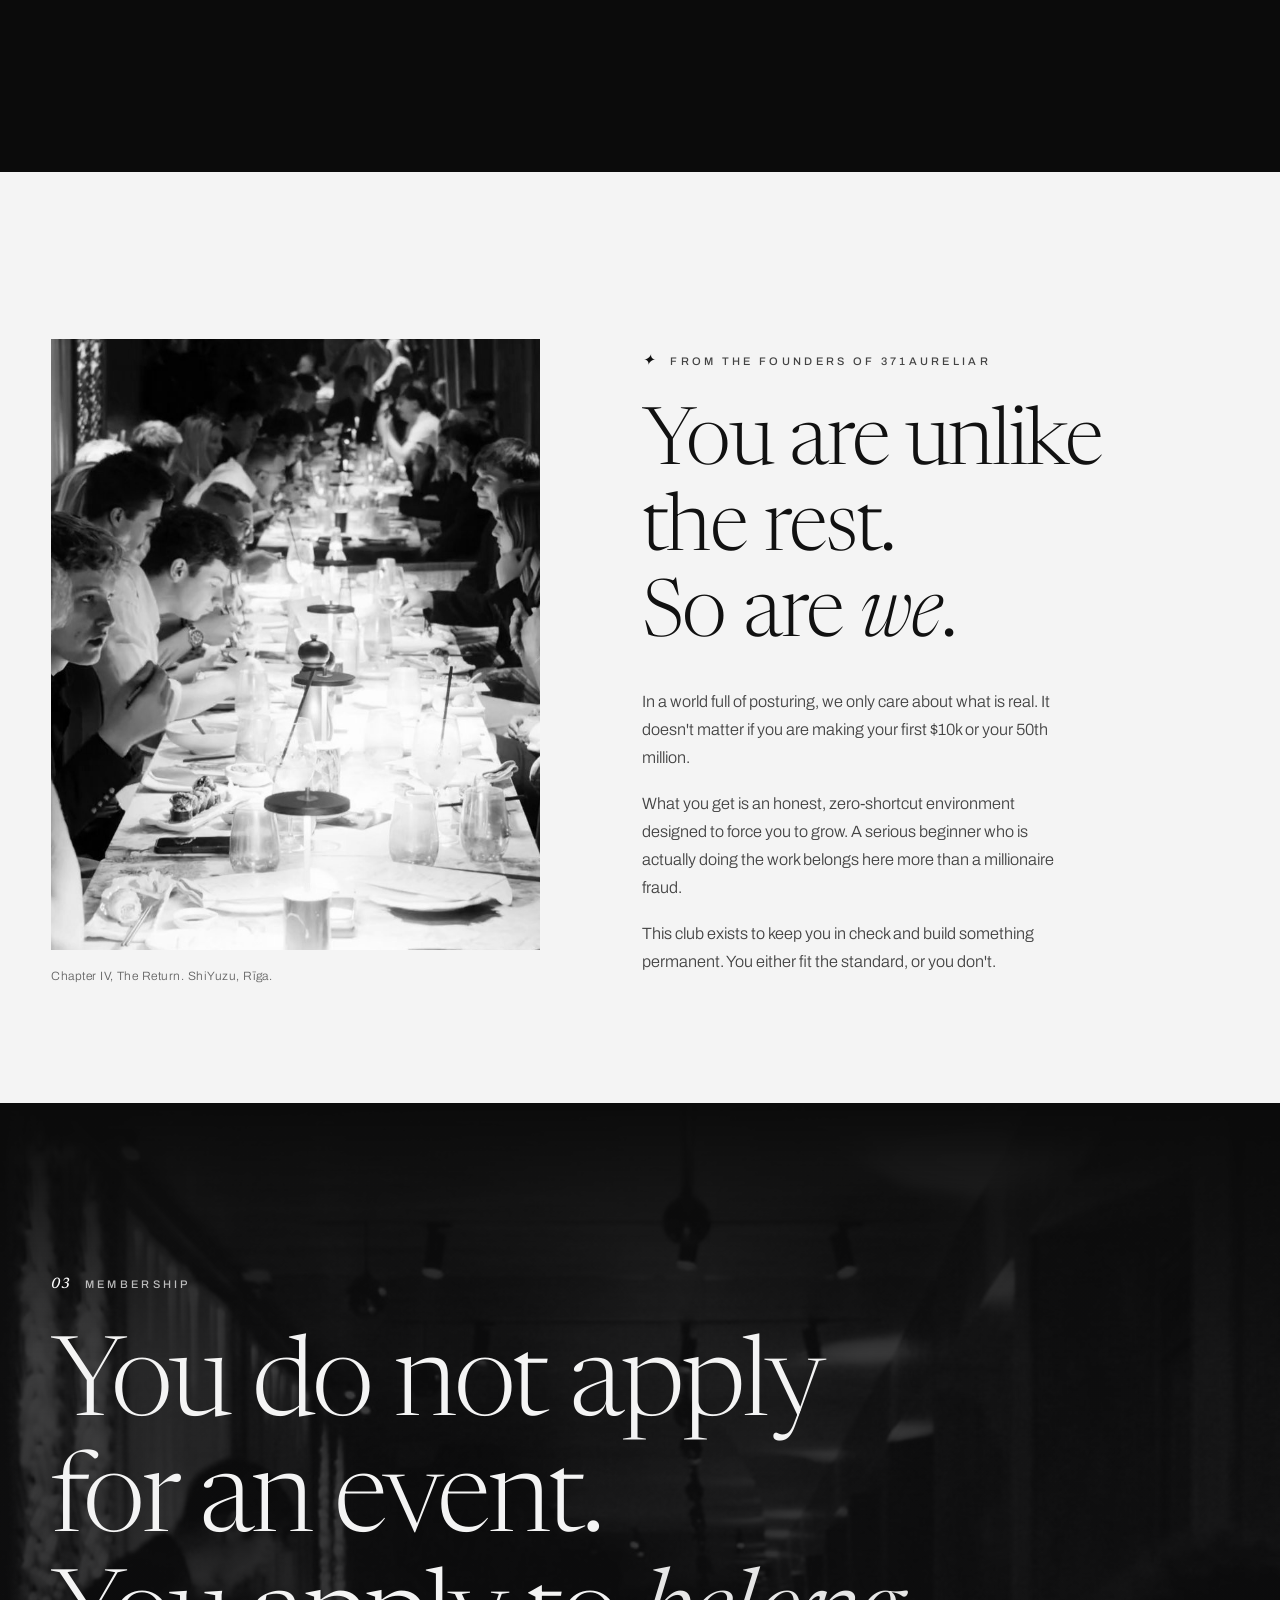
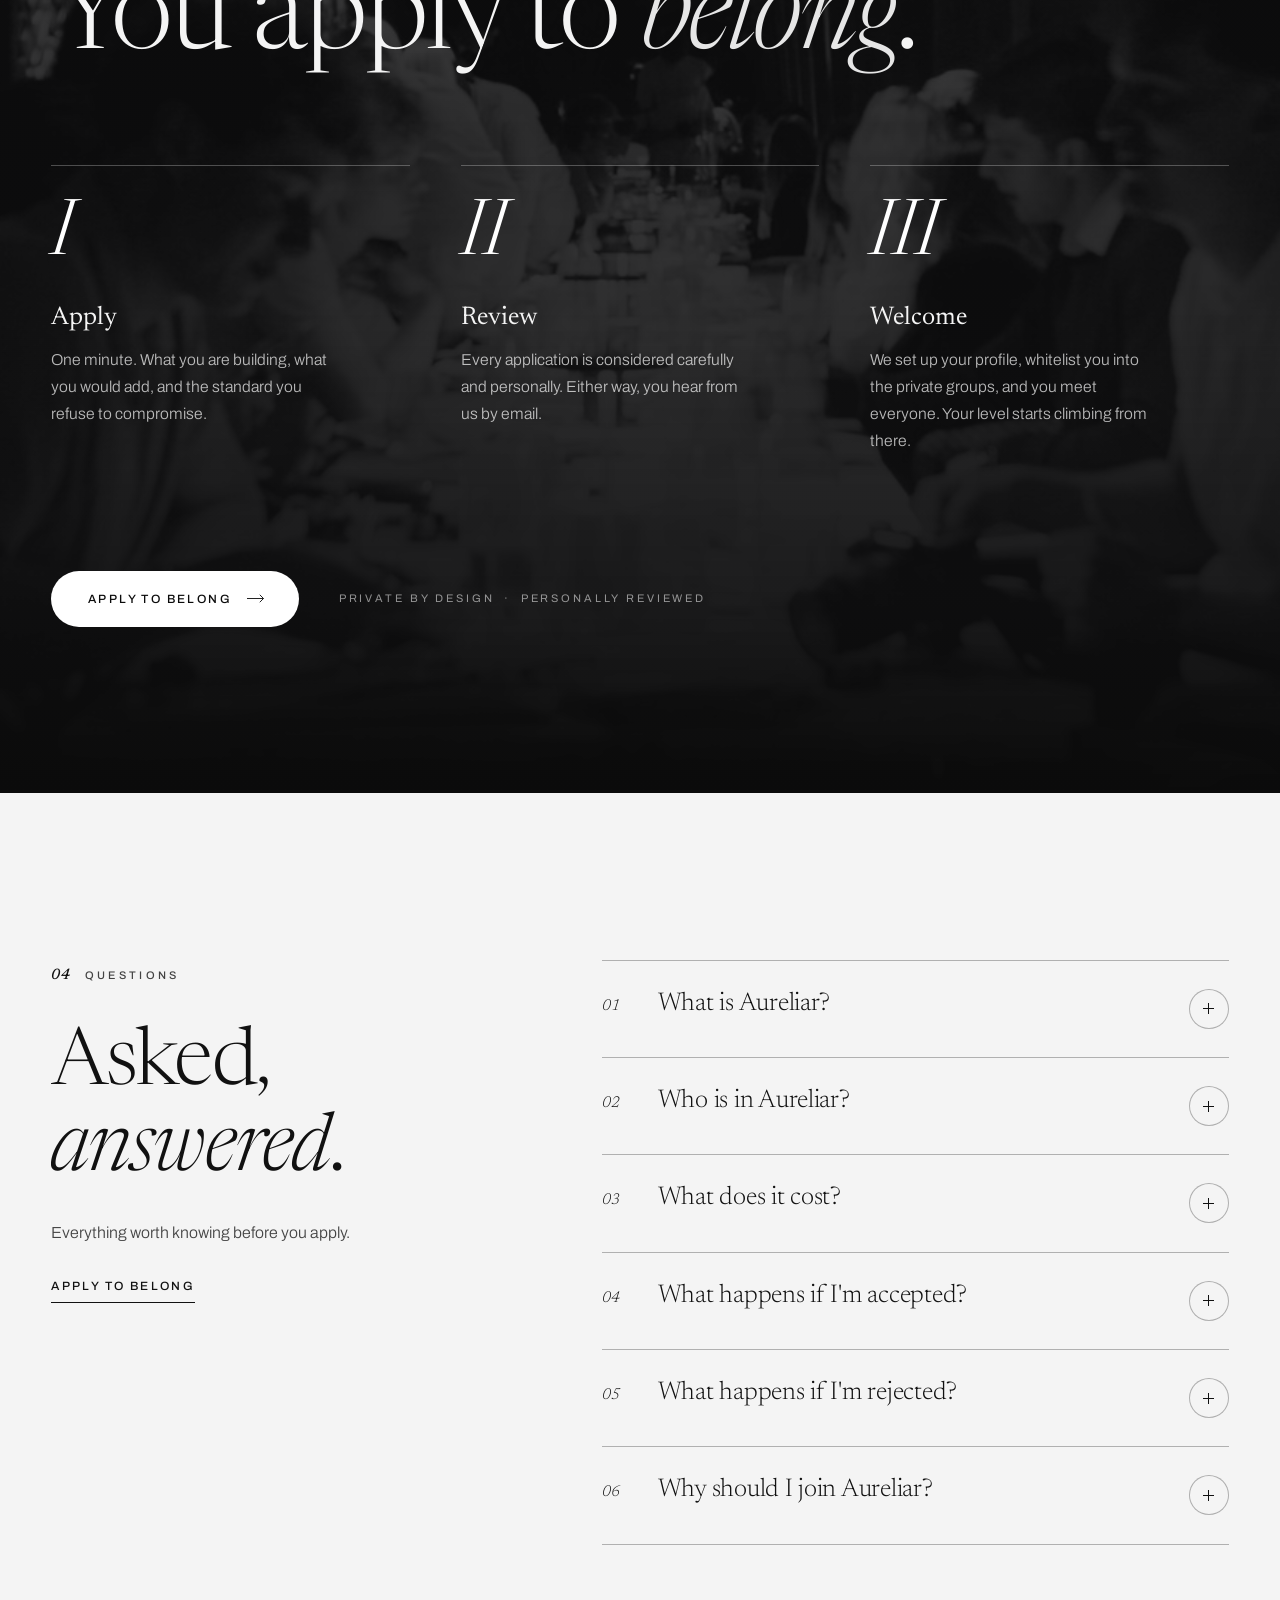
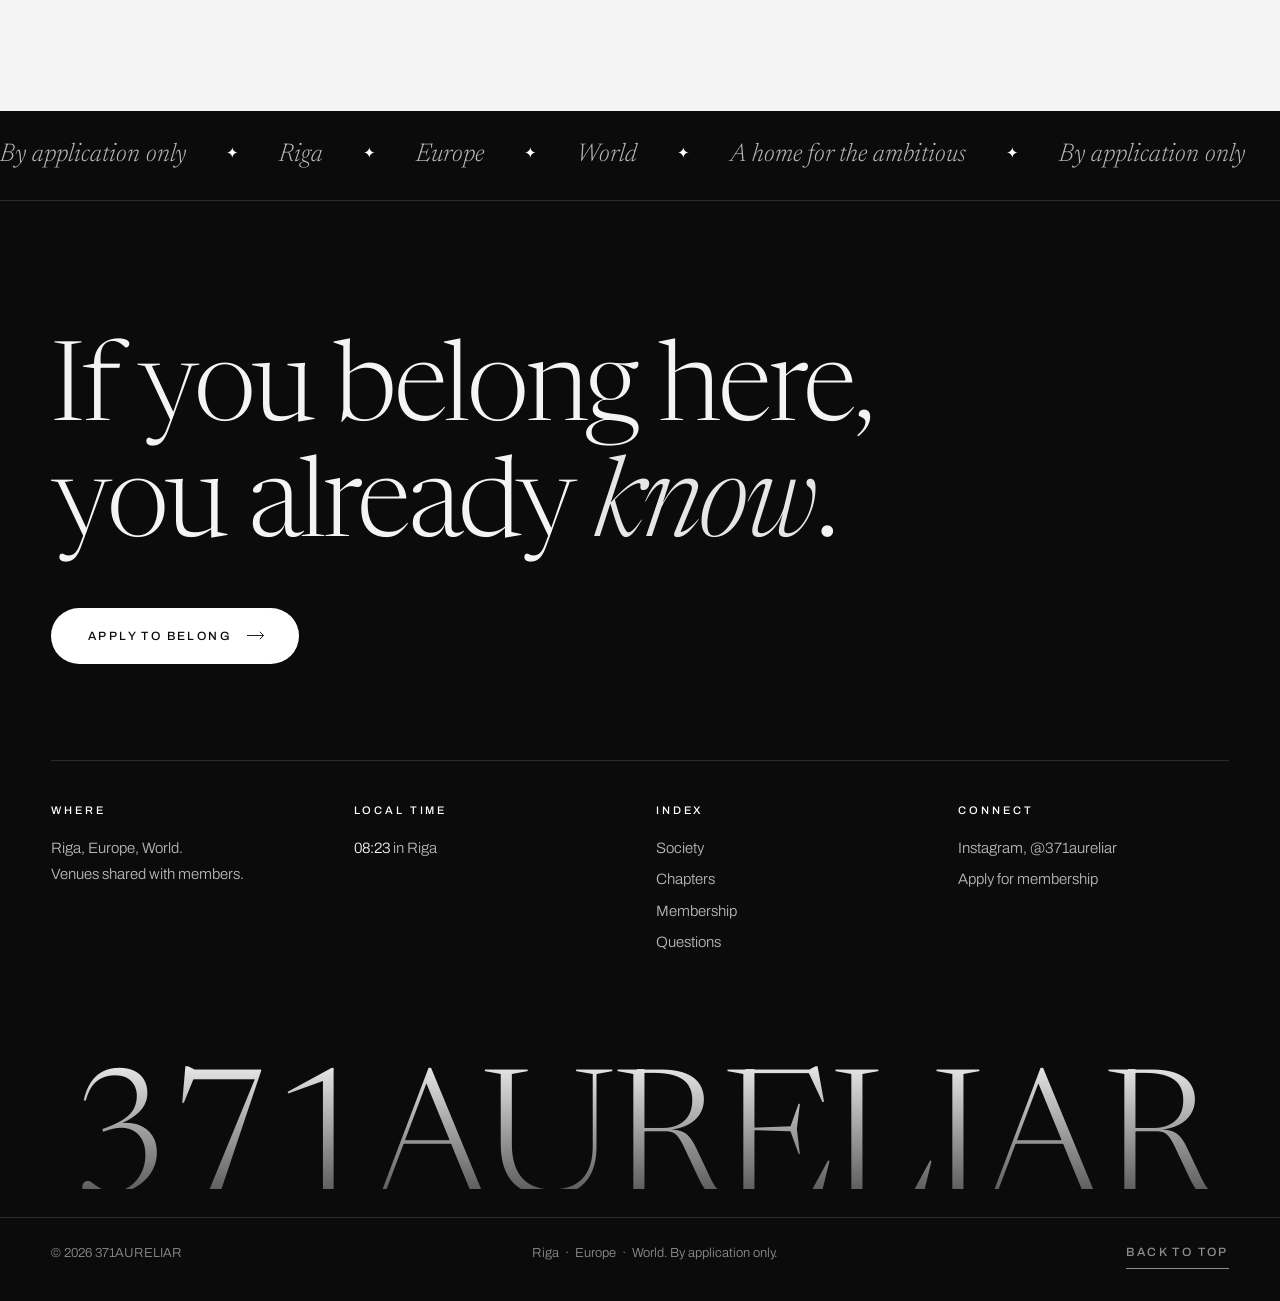
==== commit 42e55b38: "Chapter VI is The Mastermind Table, not Business Dinner The hero title and the apply form's event la" ====
--- a/index.html
+++ b/index.html
@@ -129,7 +129,7 @@
         <div class="hero__now" data-intro style="--i:6">
           <div class="hero__next">
             <span class="hero__now-label">Next chapter</span>
-            <p class="hero__now-title">Chapter VI &nbsp;·&nbsp; Business Dinner</p>
+            <p class="hero__now-title">Chapter VI &nbsp;·&nbsp; The&nbsp;Mastermind&nbsp;Table</p>
             <p class="hero__now-sub"><time datetime="2026-11-07">November 7th</time></p>
             <a class="btn btn--sm hero__next-cta" href="apply.html?event=chapter-vi">
               <span>Apply to attend</span>
@@ -493,6 +493,6 @@
 </template>
 
 <script src="assets/js/vendor/lenis.min.js" defer></script>
-<script src="assets/js/main.js?v=6" defer></script>
+<script src="assets/js/main.js?v=7" defer></script>
 </body>
 </html>
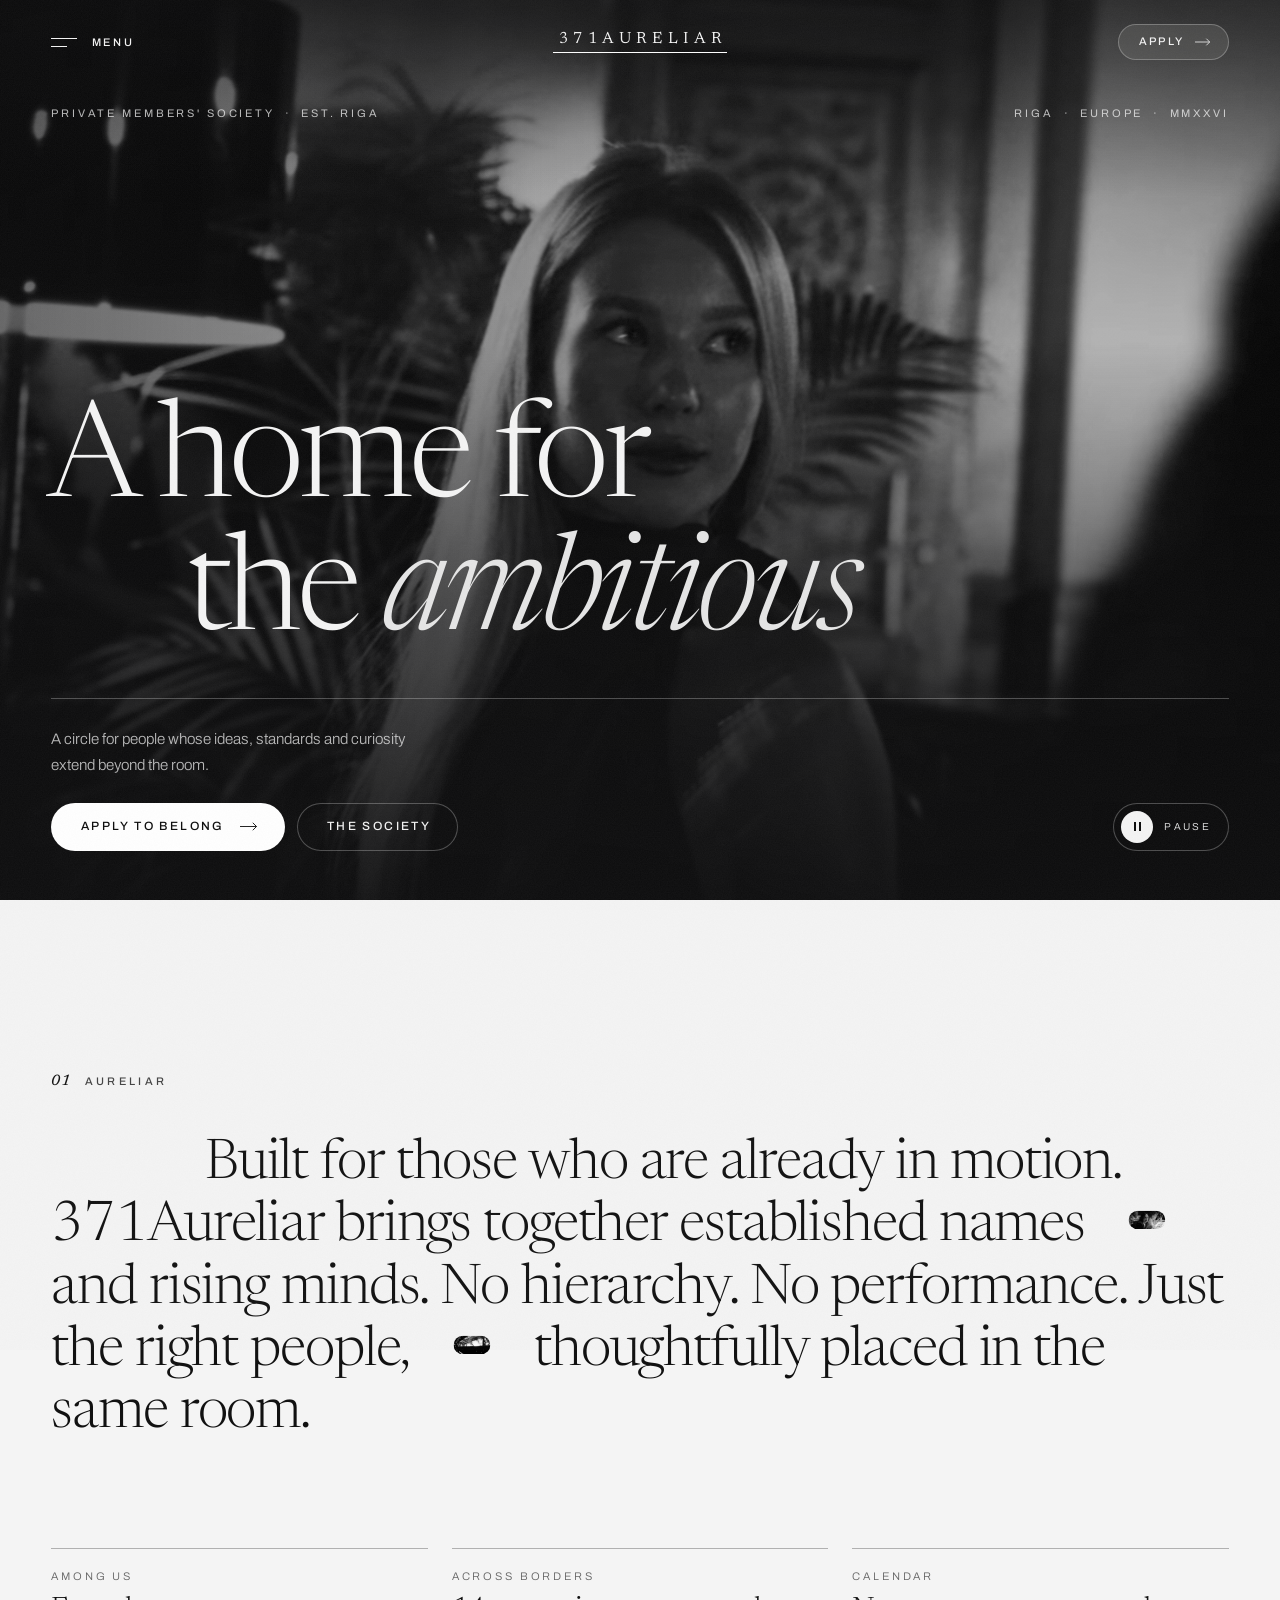
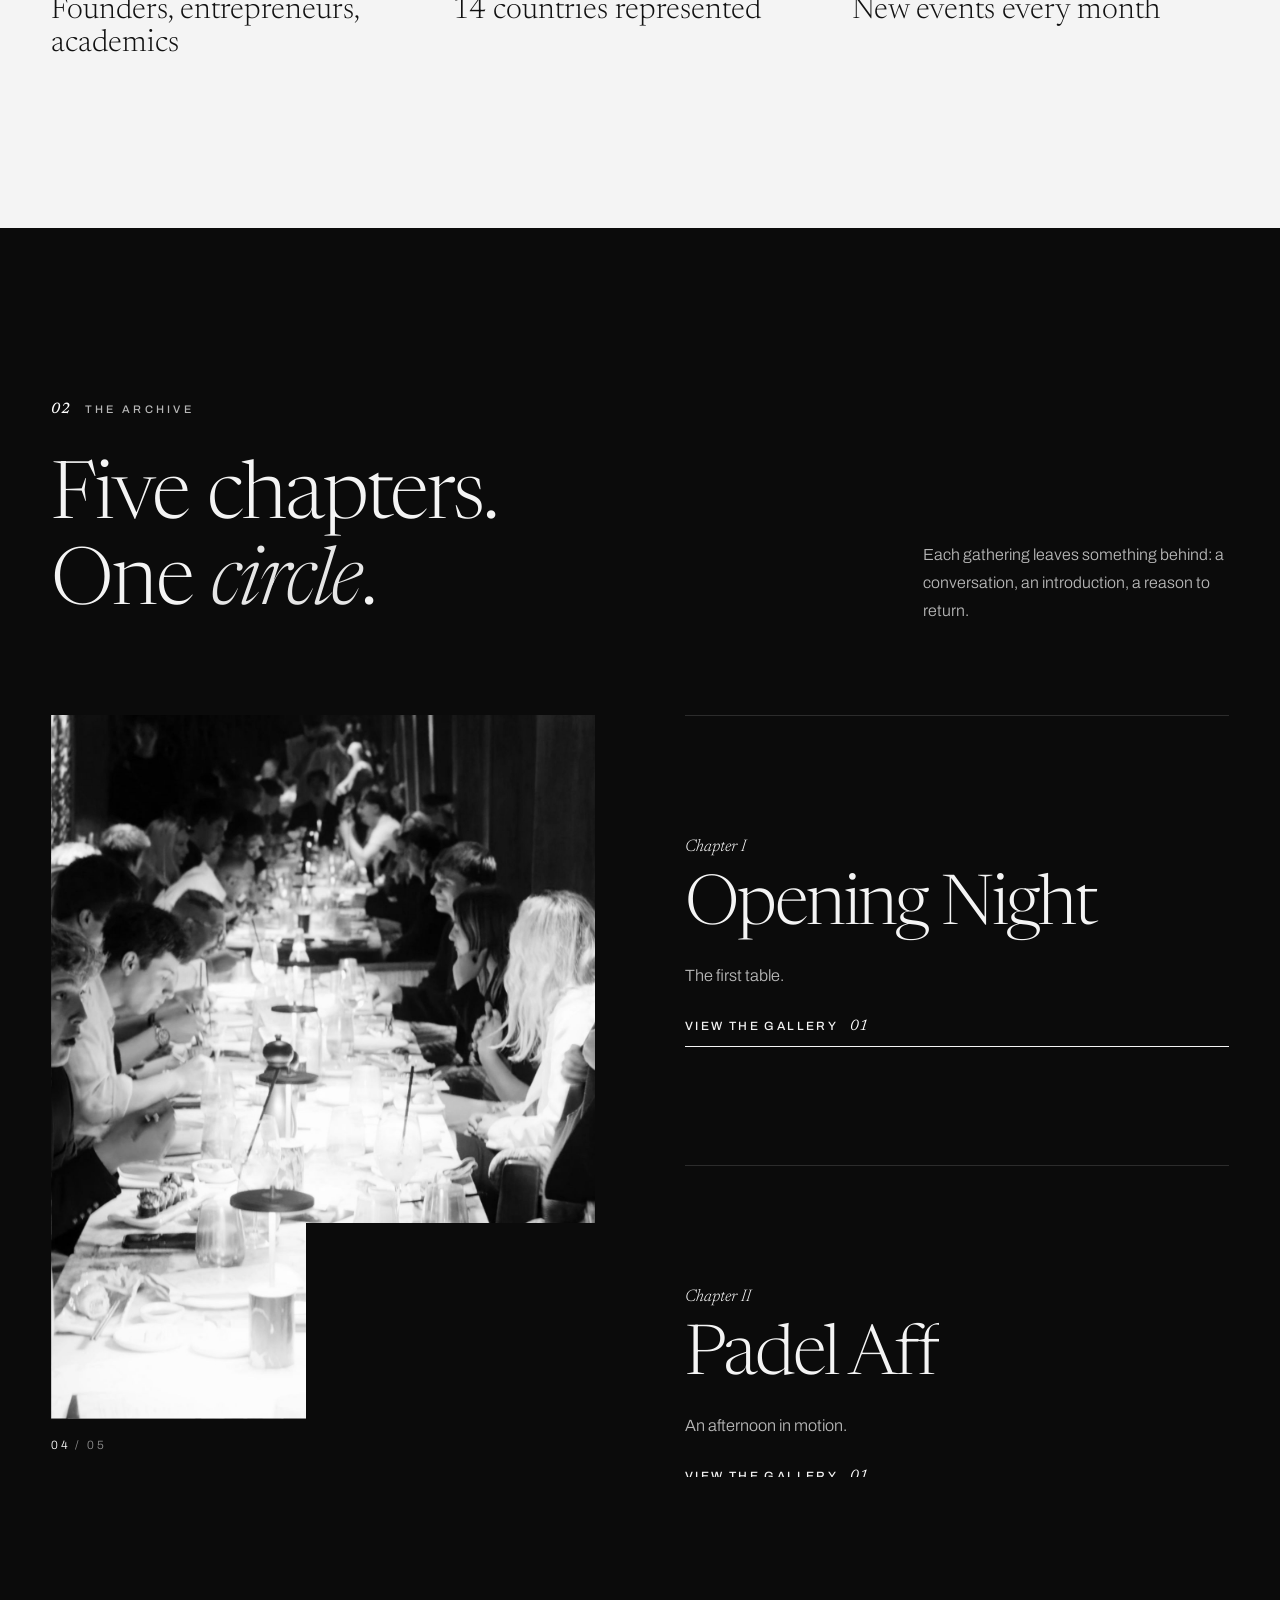
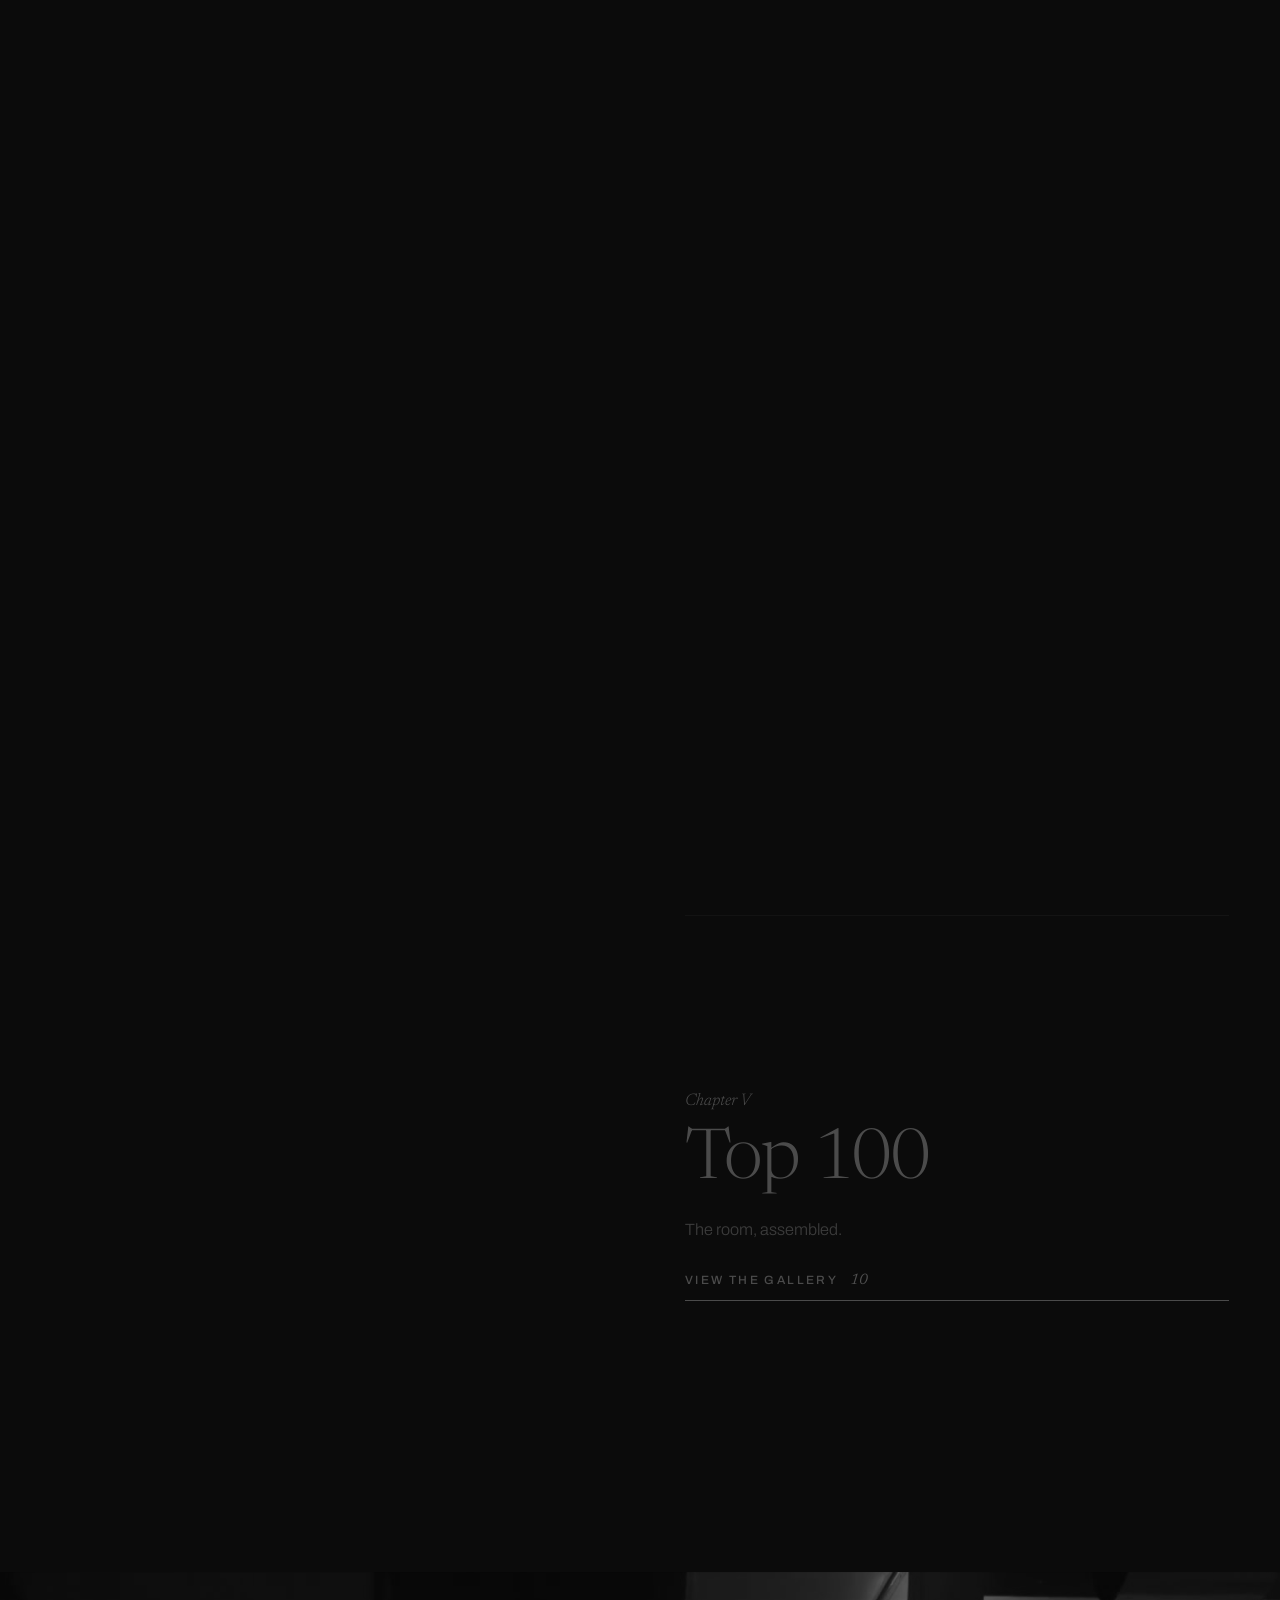
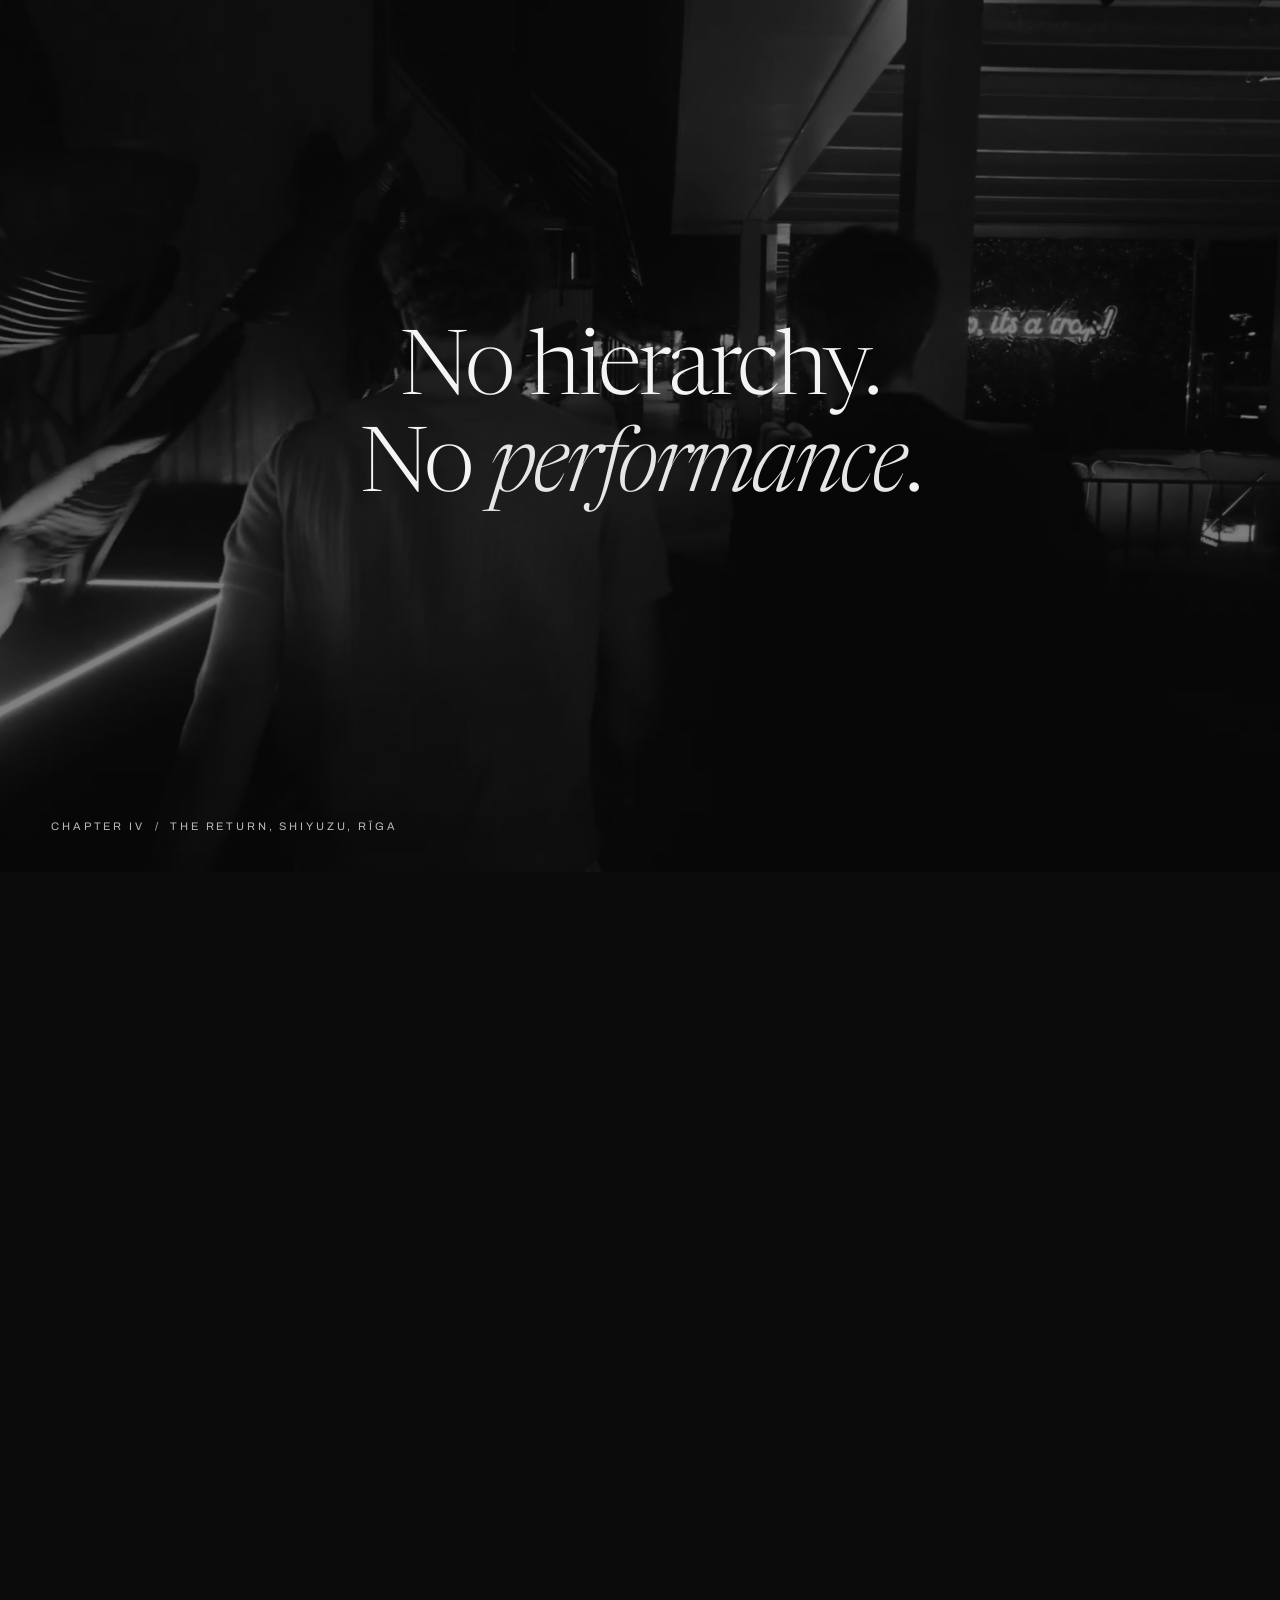
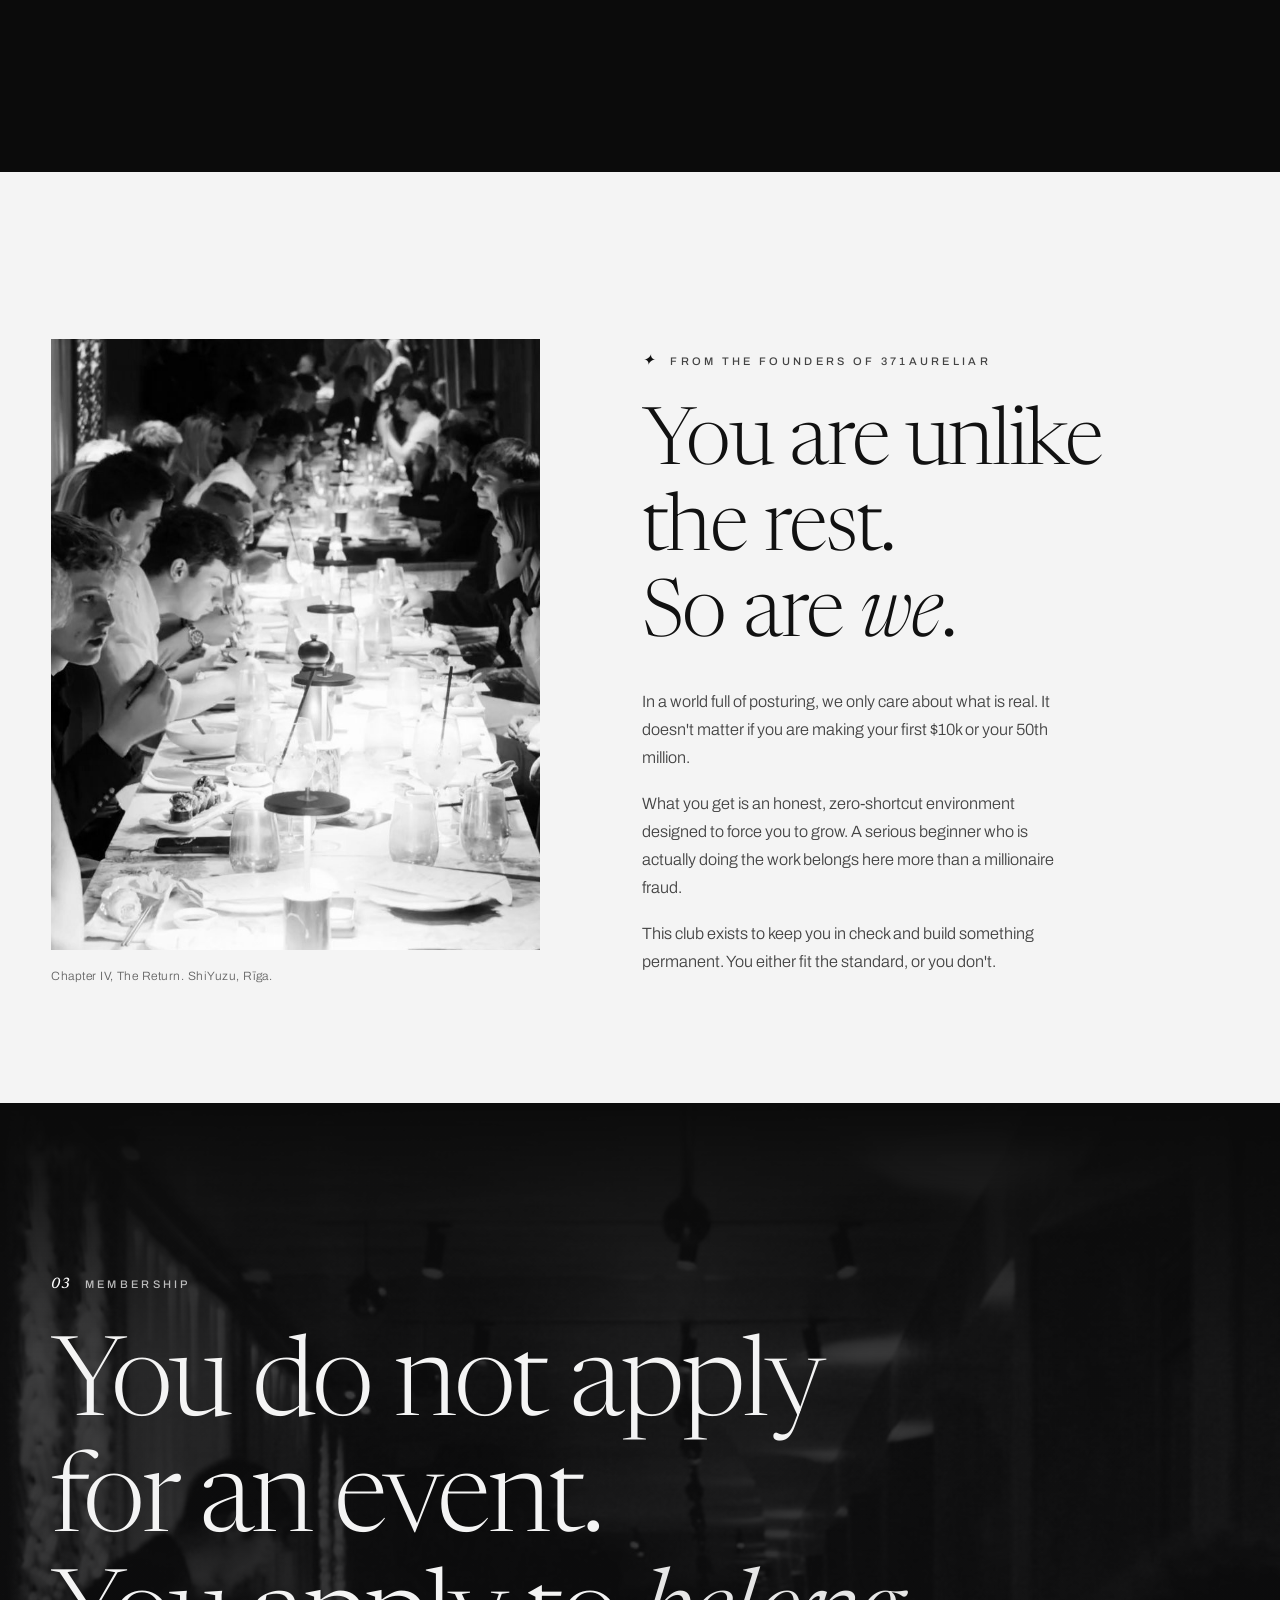
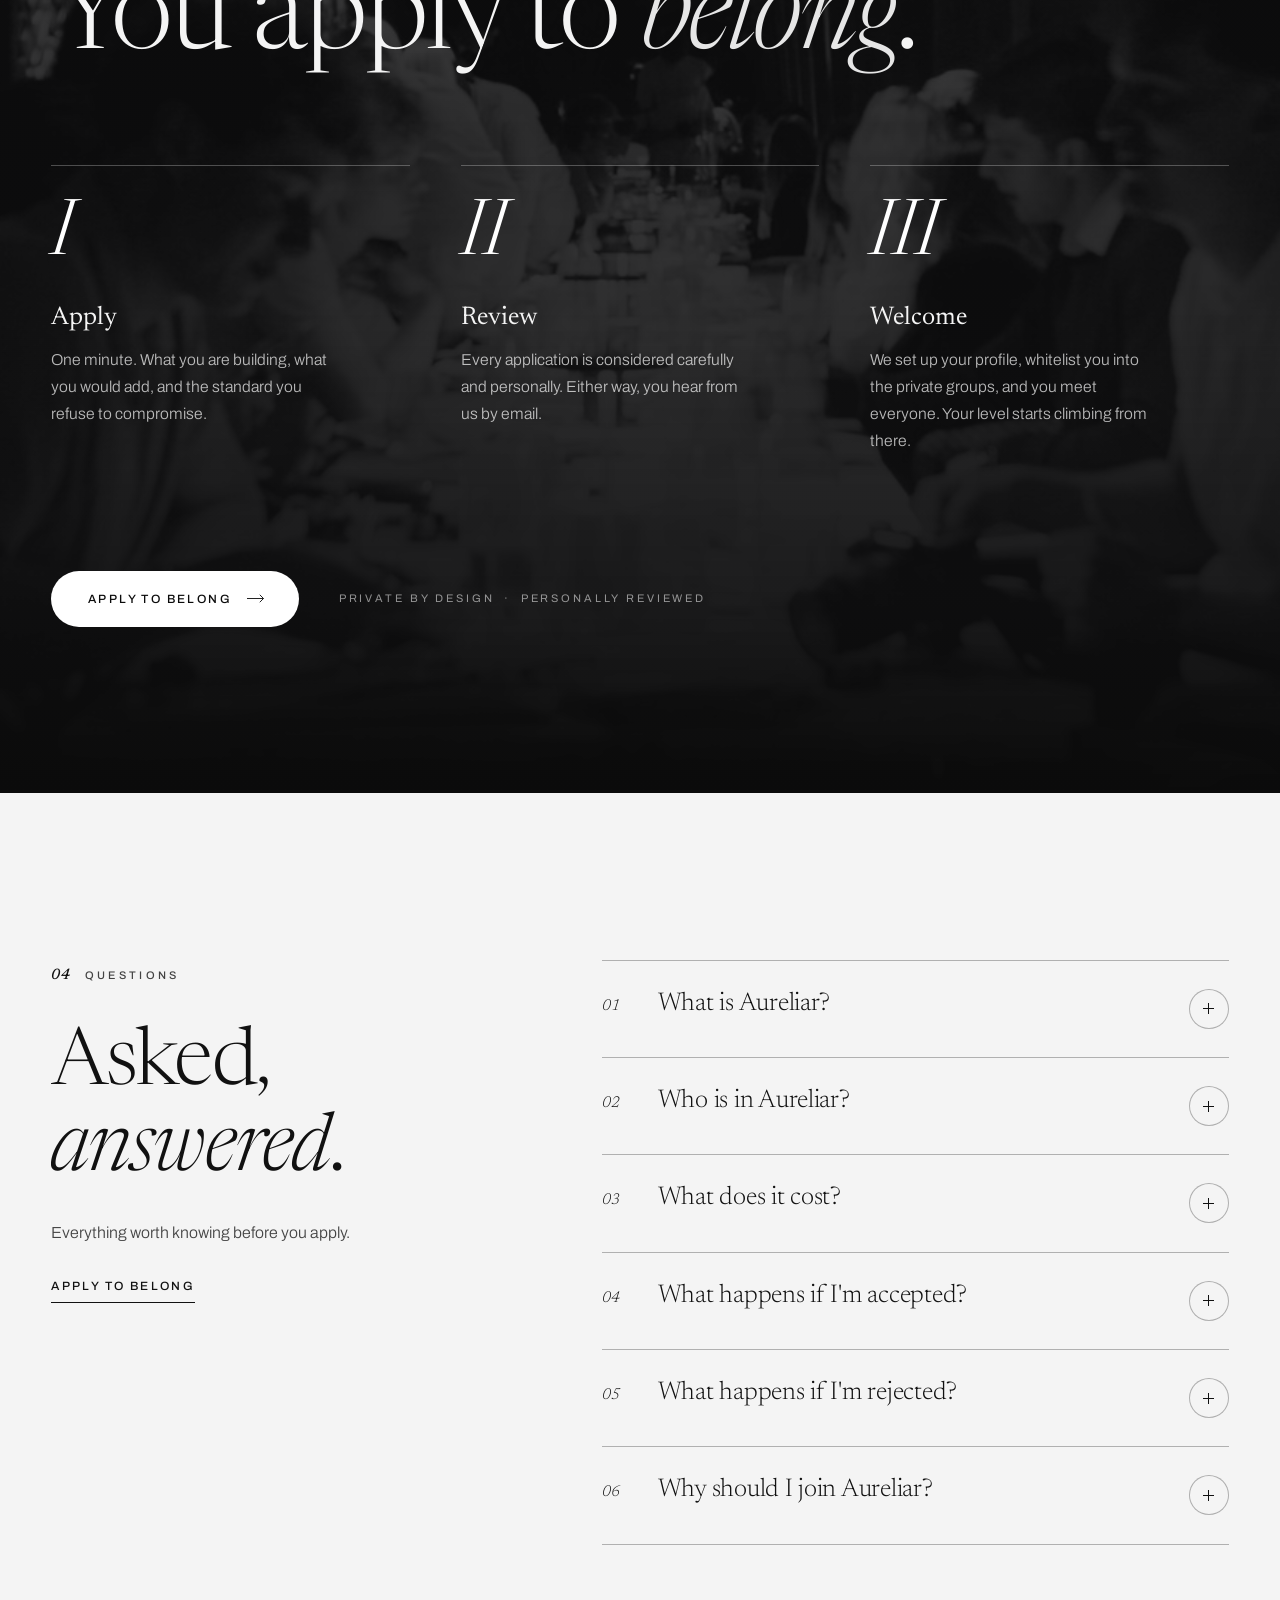
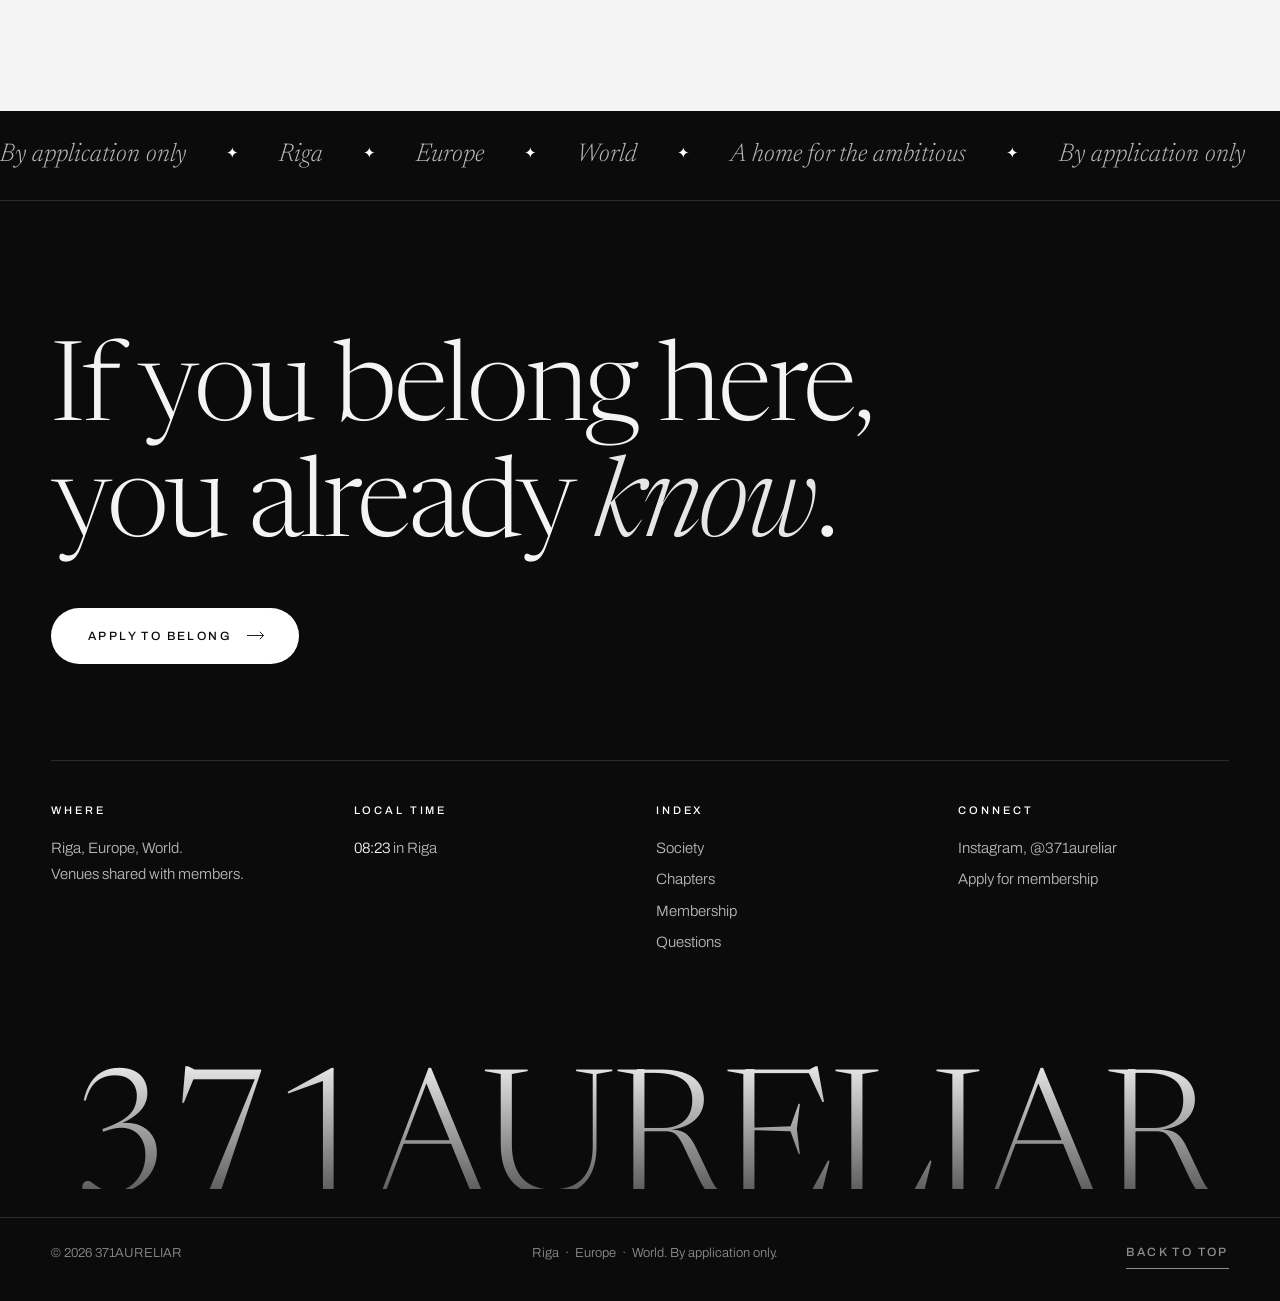
==== commit b8497495: "Remove Chapter VI from the hero; old event links apply as membership The Mastermind Table was Novemb" ====
--- a/index.html
+++ b/index.html
@@ -18,7 +18,7 @@
 <link rel="preconnect" href="https://fonts.gstatic.com" crossorigin>
 <link href="https://fonts.googleapis.com/css2?family=Archivo:wght@300;400;500&family=Newsreader:ital,opsz,wght@0,6..72,300..500;1,6..72,300..400&display=swap" rel="stylesheet">
 <link rel="preload" as="image" href="assets/img/hero-poster.jpg?v=3">
-<link rel="stylesheet" href="assets/css/styles.css?v=7">
+<link rel="stylesheet" href="assets/css/styles.css?v=8">
 <link rel="stylesheet" href="assets/css/bw.css?v=1">
 <script>document.documentElement.className='js';try{if(sessionStorage.getItem('aur-seen'))document.documentElement.classList.add('is-seen')}catch(e){}</script>
 </head>
@@ -127,15 +127,6 @@
         </div>
 
         <div class="hero__now" data-intro style="--i:6">
-          <div class="hero__next">
-            <span class="hero__now-label">Next chapter</span>
-            <p class="hero__now-title">Chapter VI &nbsp;·&nbsp; The&nbsp;Mastermind&nbsp;Table</p>
-            <p class="hero__now-sub"><time datetime="2026-11-07">November 7th</time></p>
-            <a class="btn btn--sm hero__next-cta" href="apply.html?event=chapter-vi">
-              <span>Apply to attend</span>
-              <svg width="18" height="9" aria-hidden="true"><use href="#arrow"></use></svg>
-            </a>
-          </div>
           <button class="vid-toggle" type="button" data-video-toggle aria-label="Pause film">
             <span class="vid-toggle__icon" aria-hidden="true"></span>
             <span class="vid-toggle__text">Pause</span>
@@ -493,6 +484,6 @@
 </template>
 
 <script src="assets/js/vendor/lenis.min.js" defer></script>
-<script src="assets/js/main.js?v=7" defer></script>
+<script src="assets/js/main.js?v=8" defer></script>
 </body>
 </html>
--- a/assets/css/styles.css
+++ b/assets/css/styles.css
@@ -630,6 +630,8 @@
 @media (max-width: 899px) {
   .hero__now { justify-content: space-between; }
 }
+/* keeps the toggle on the right when no event sits beside it */
+.hero__now .vid-toggle { margin-left: auto; }
 
 .vid-toggle {
   display: inline-flex; align-items: center; gap: 0.7rem;
